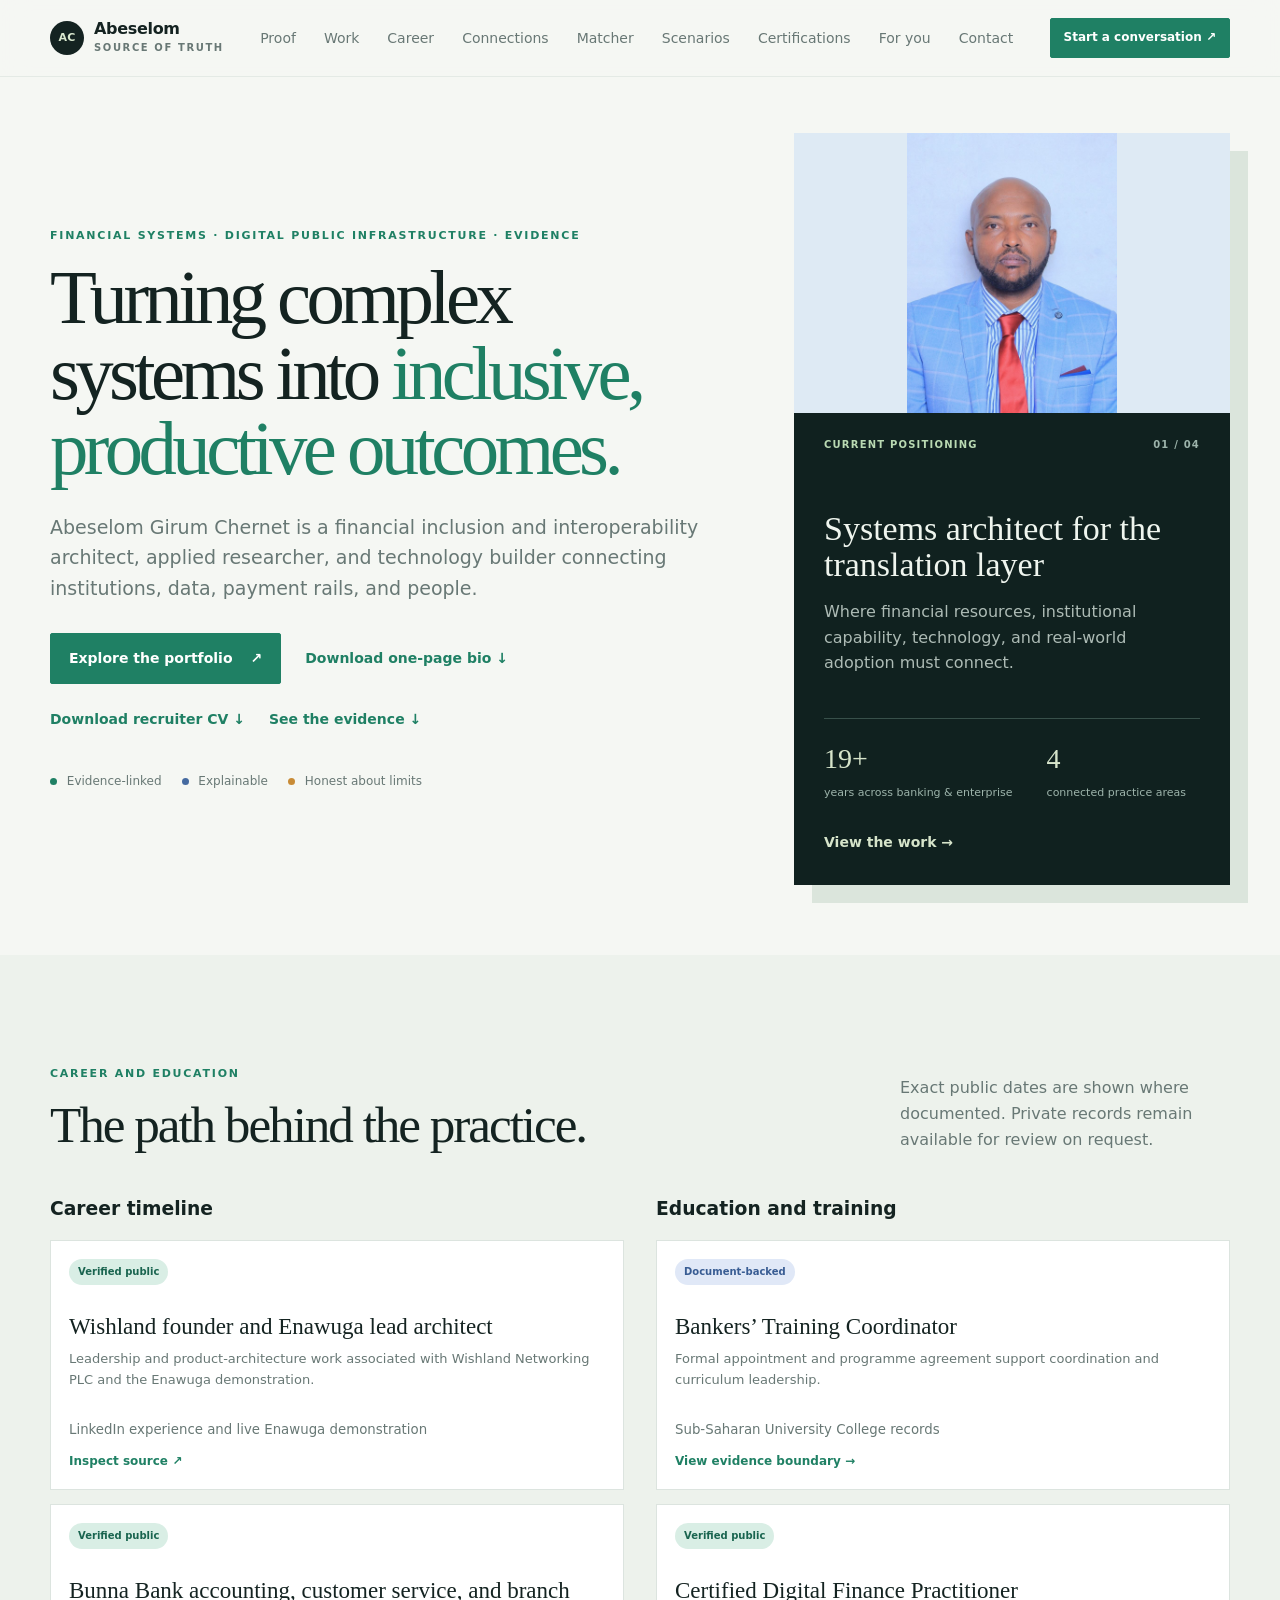
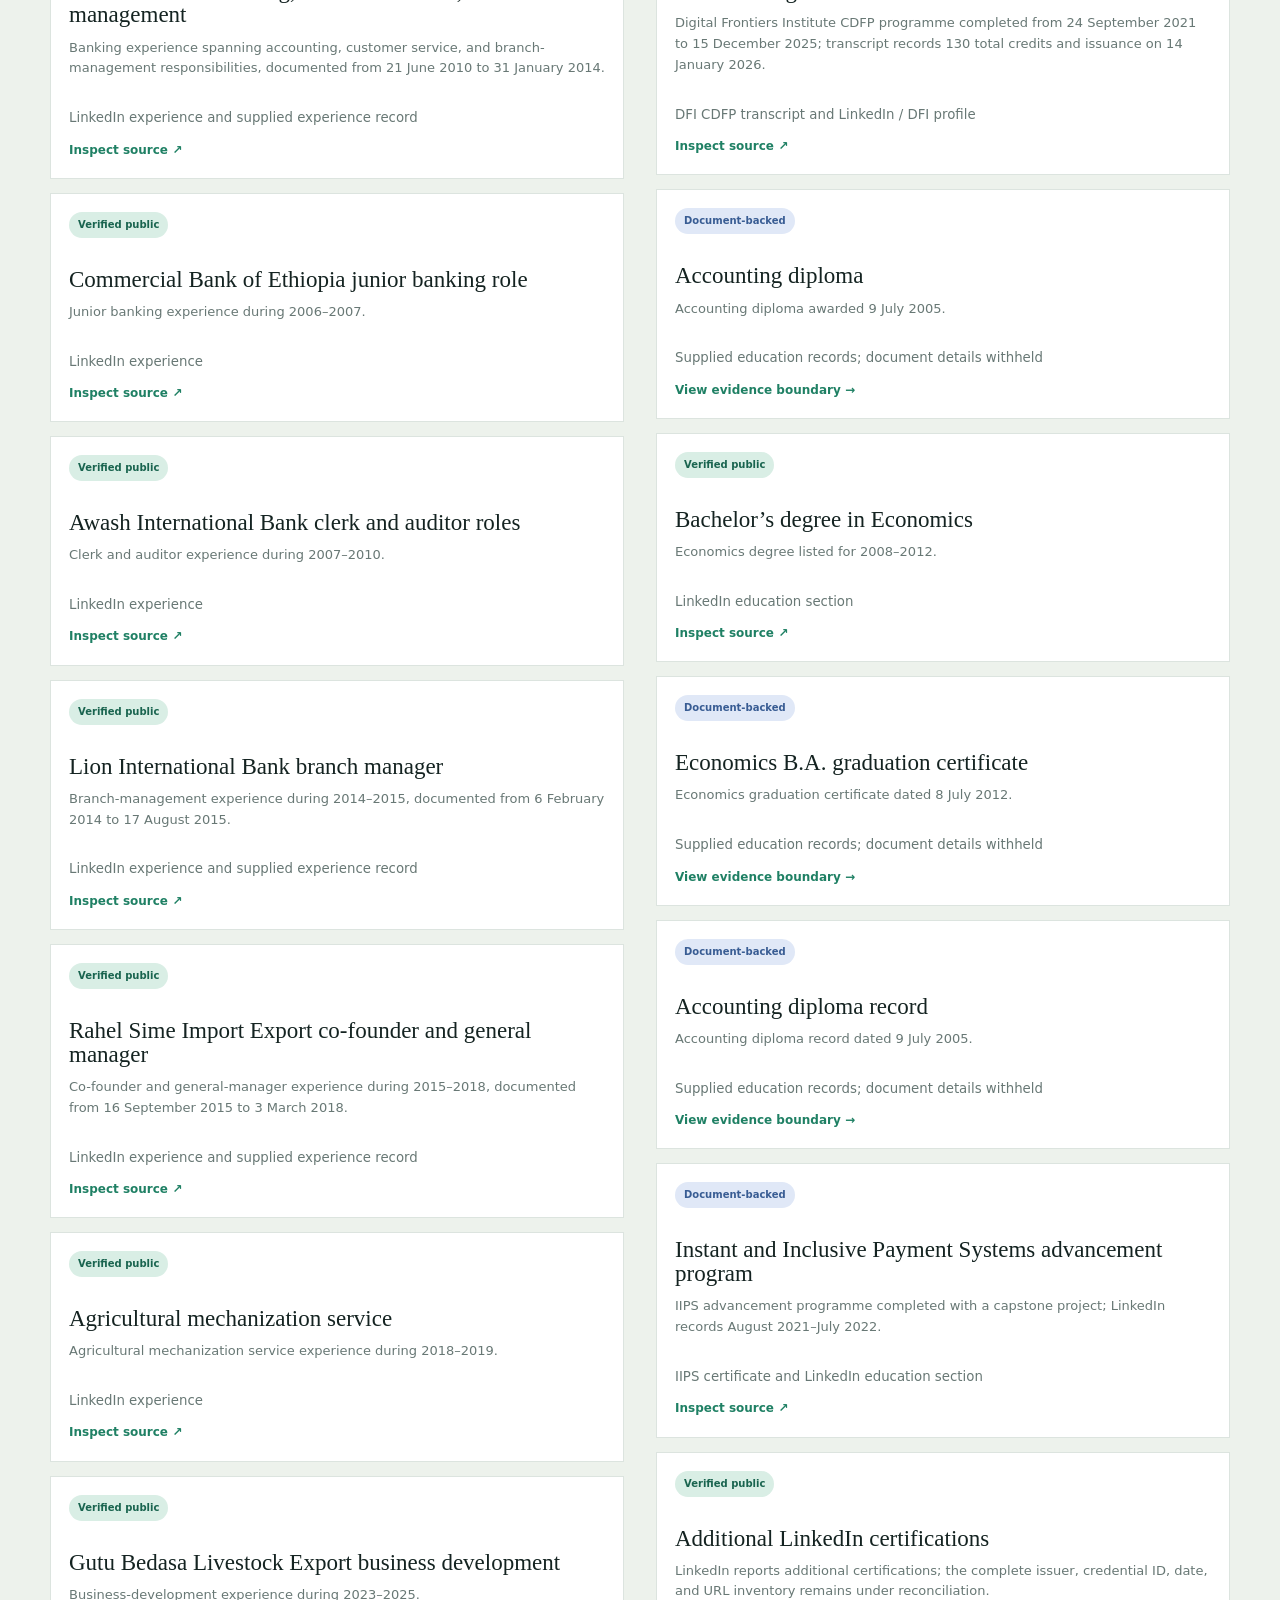
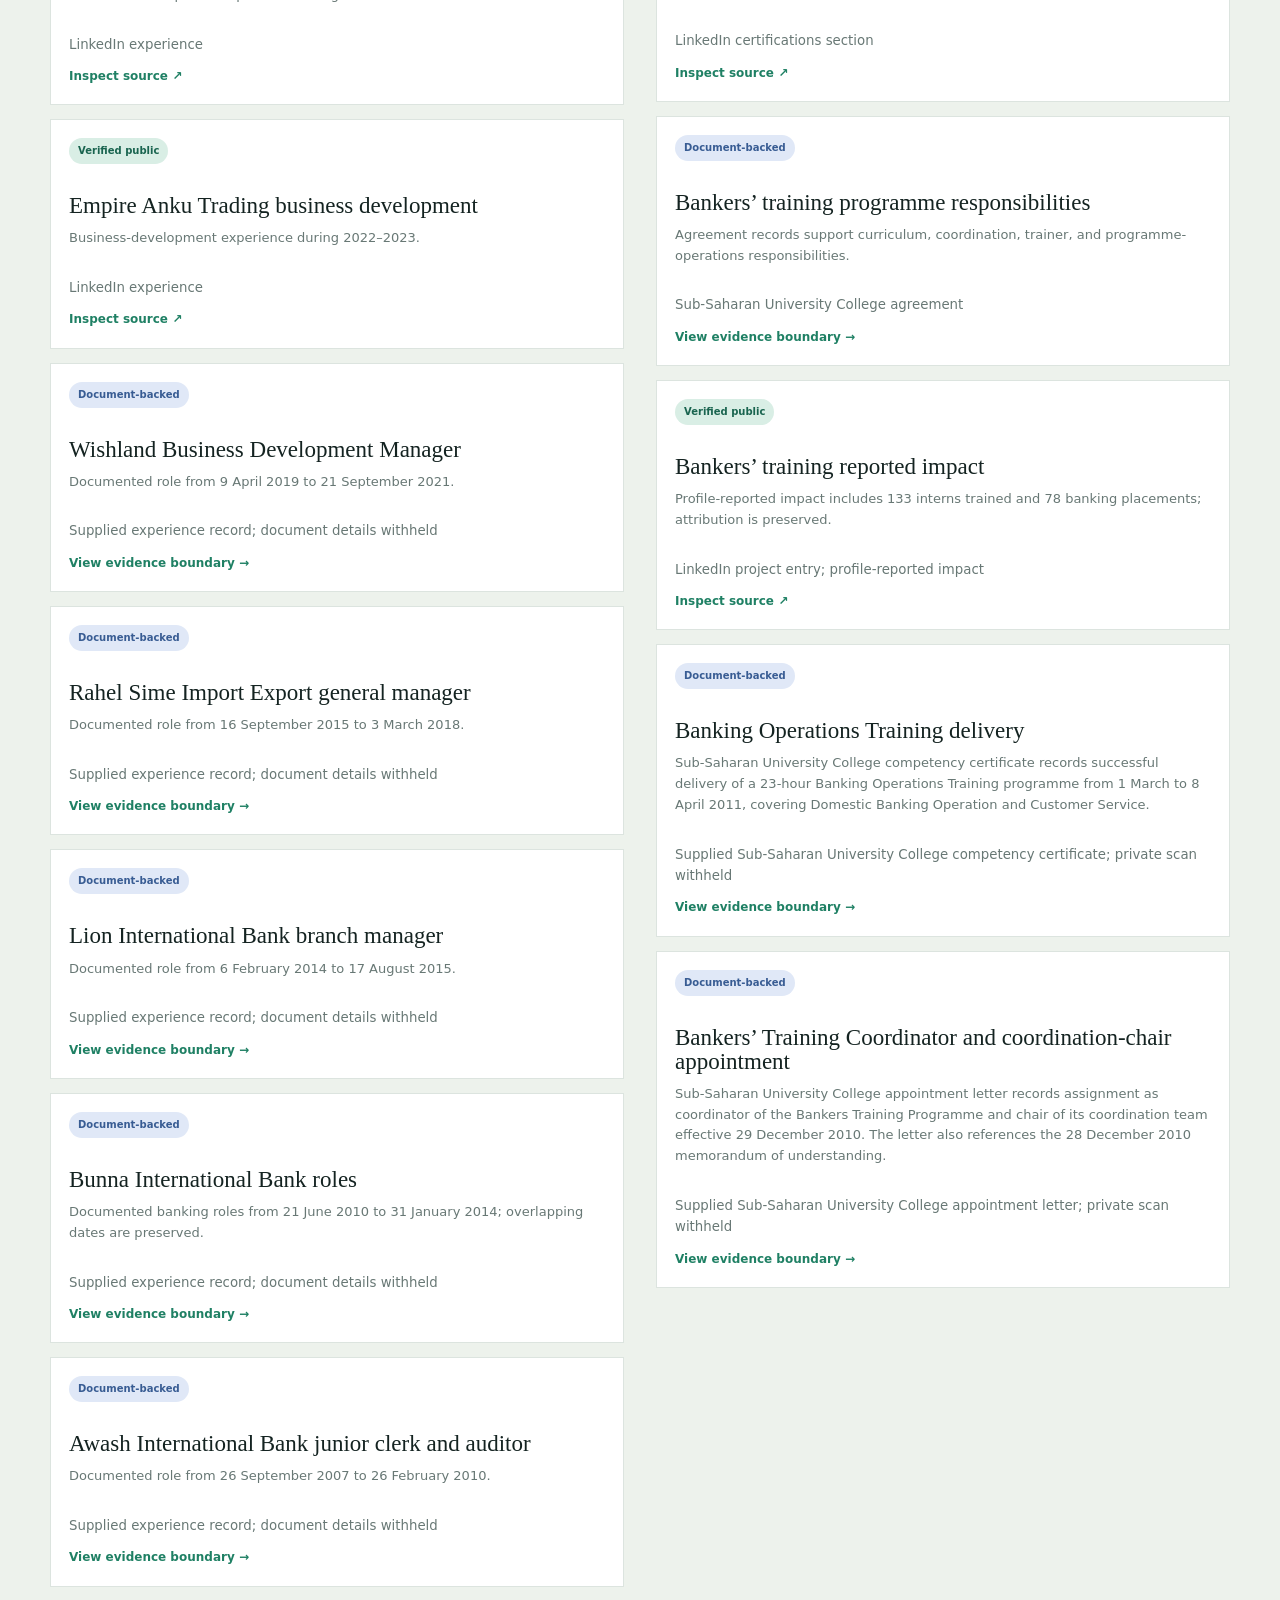
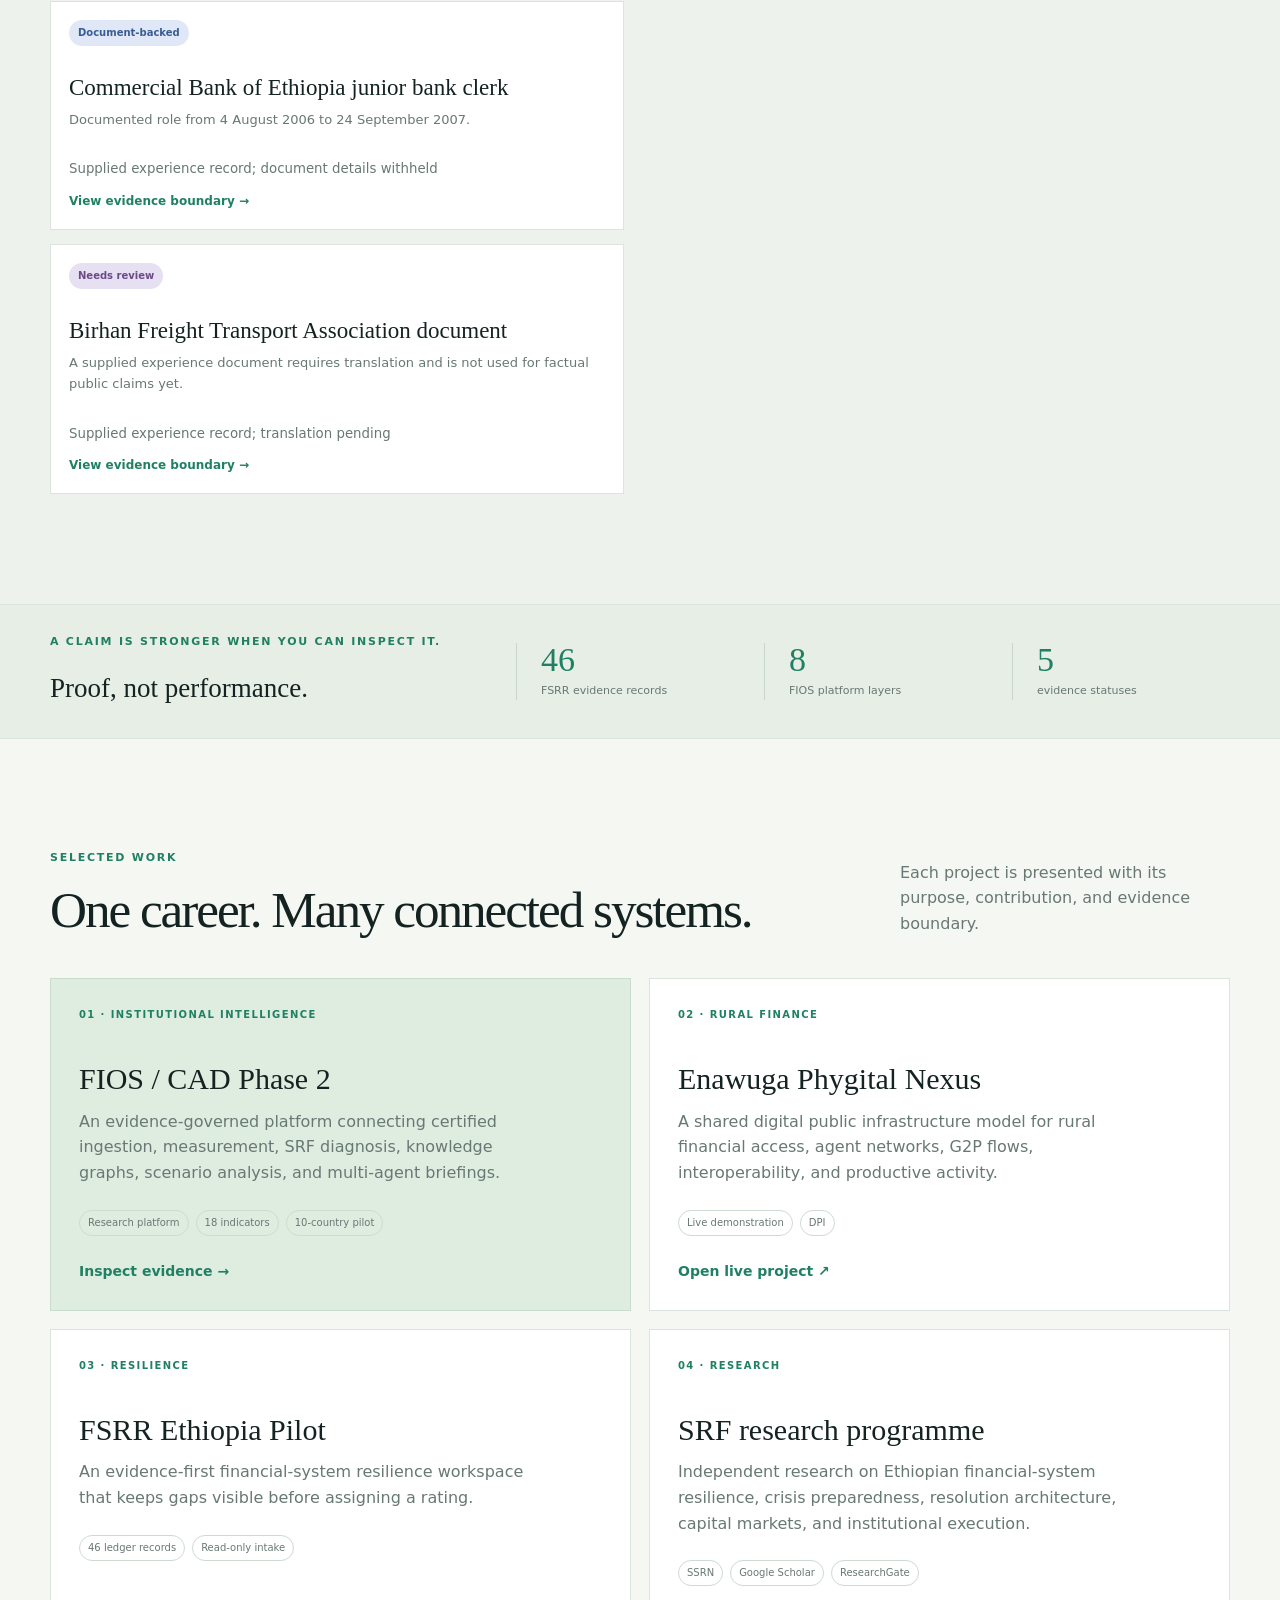
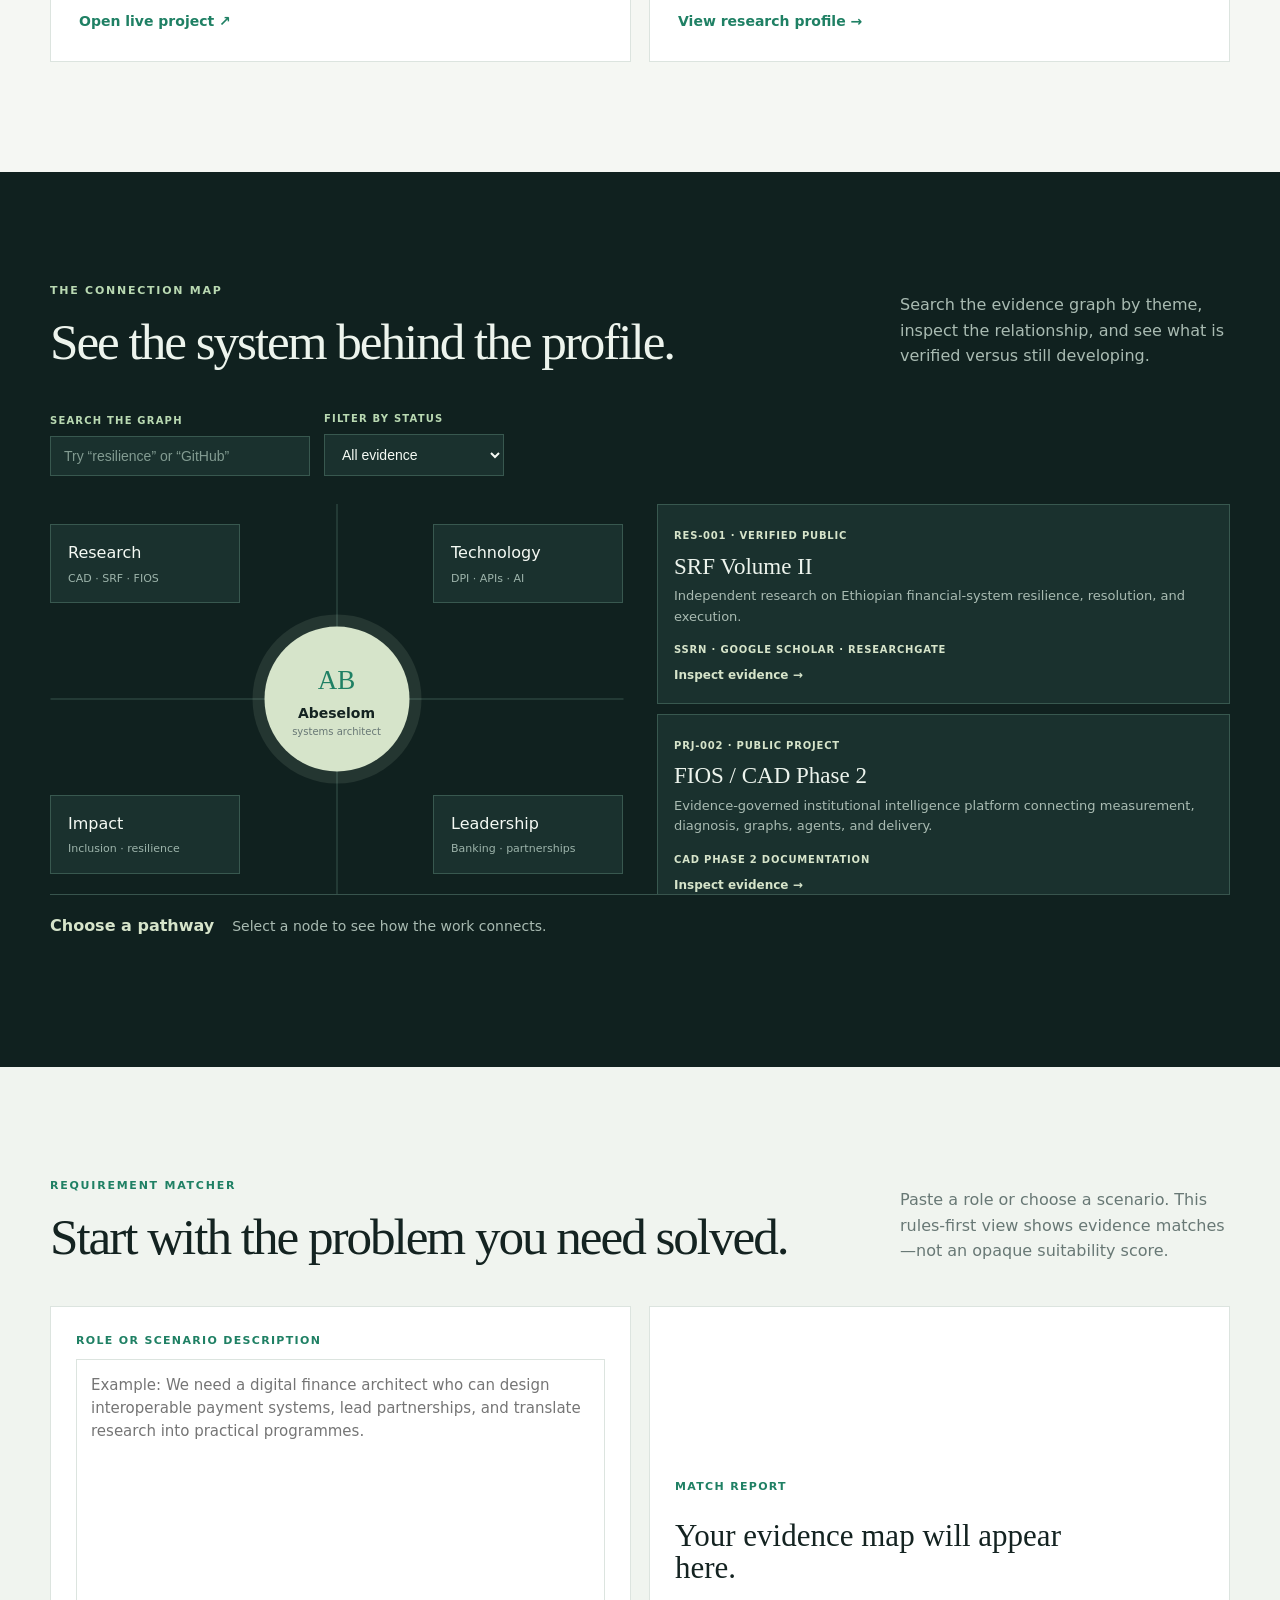
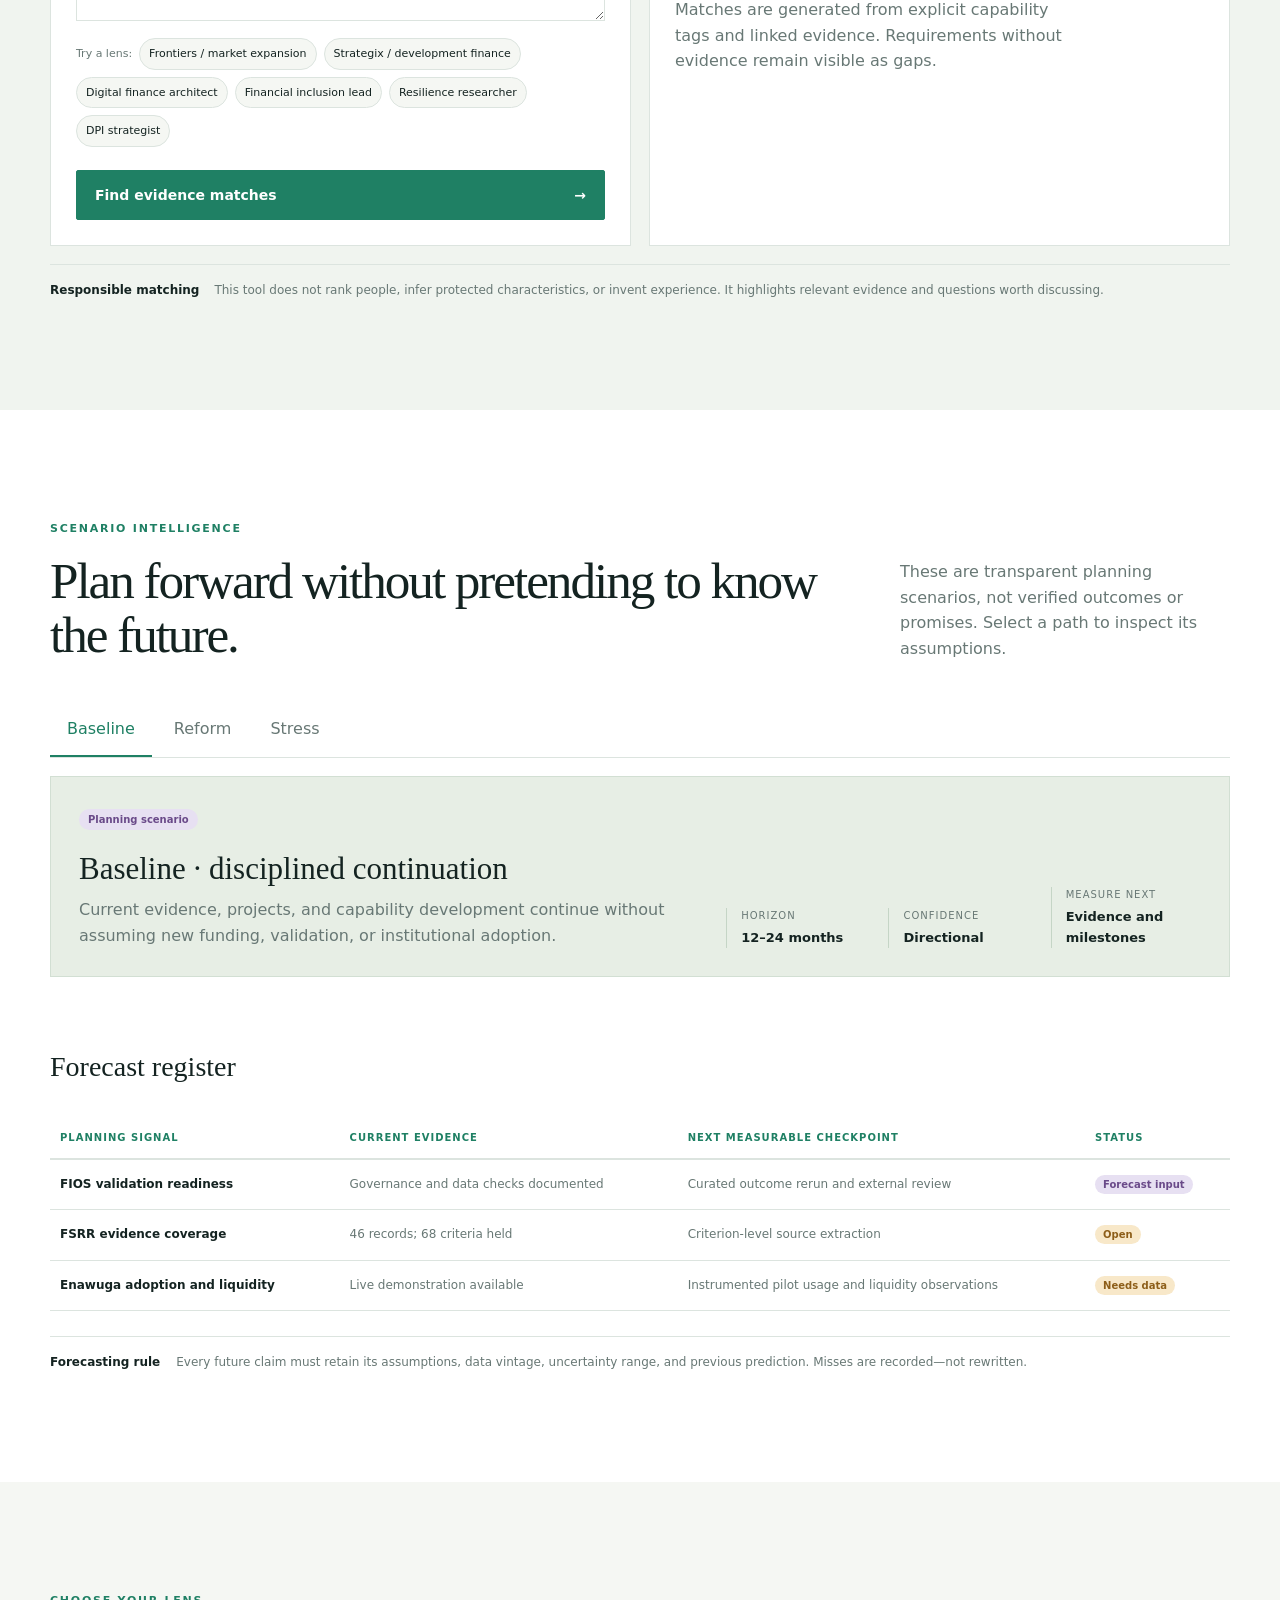
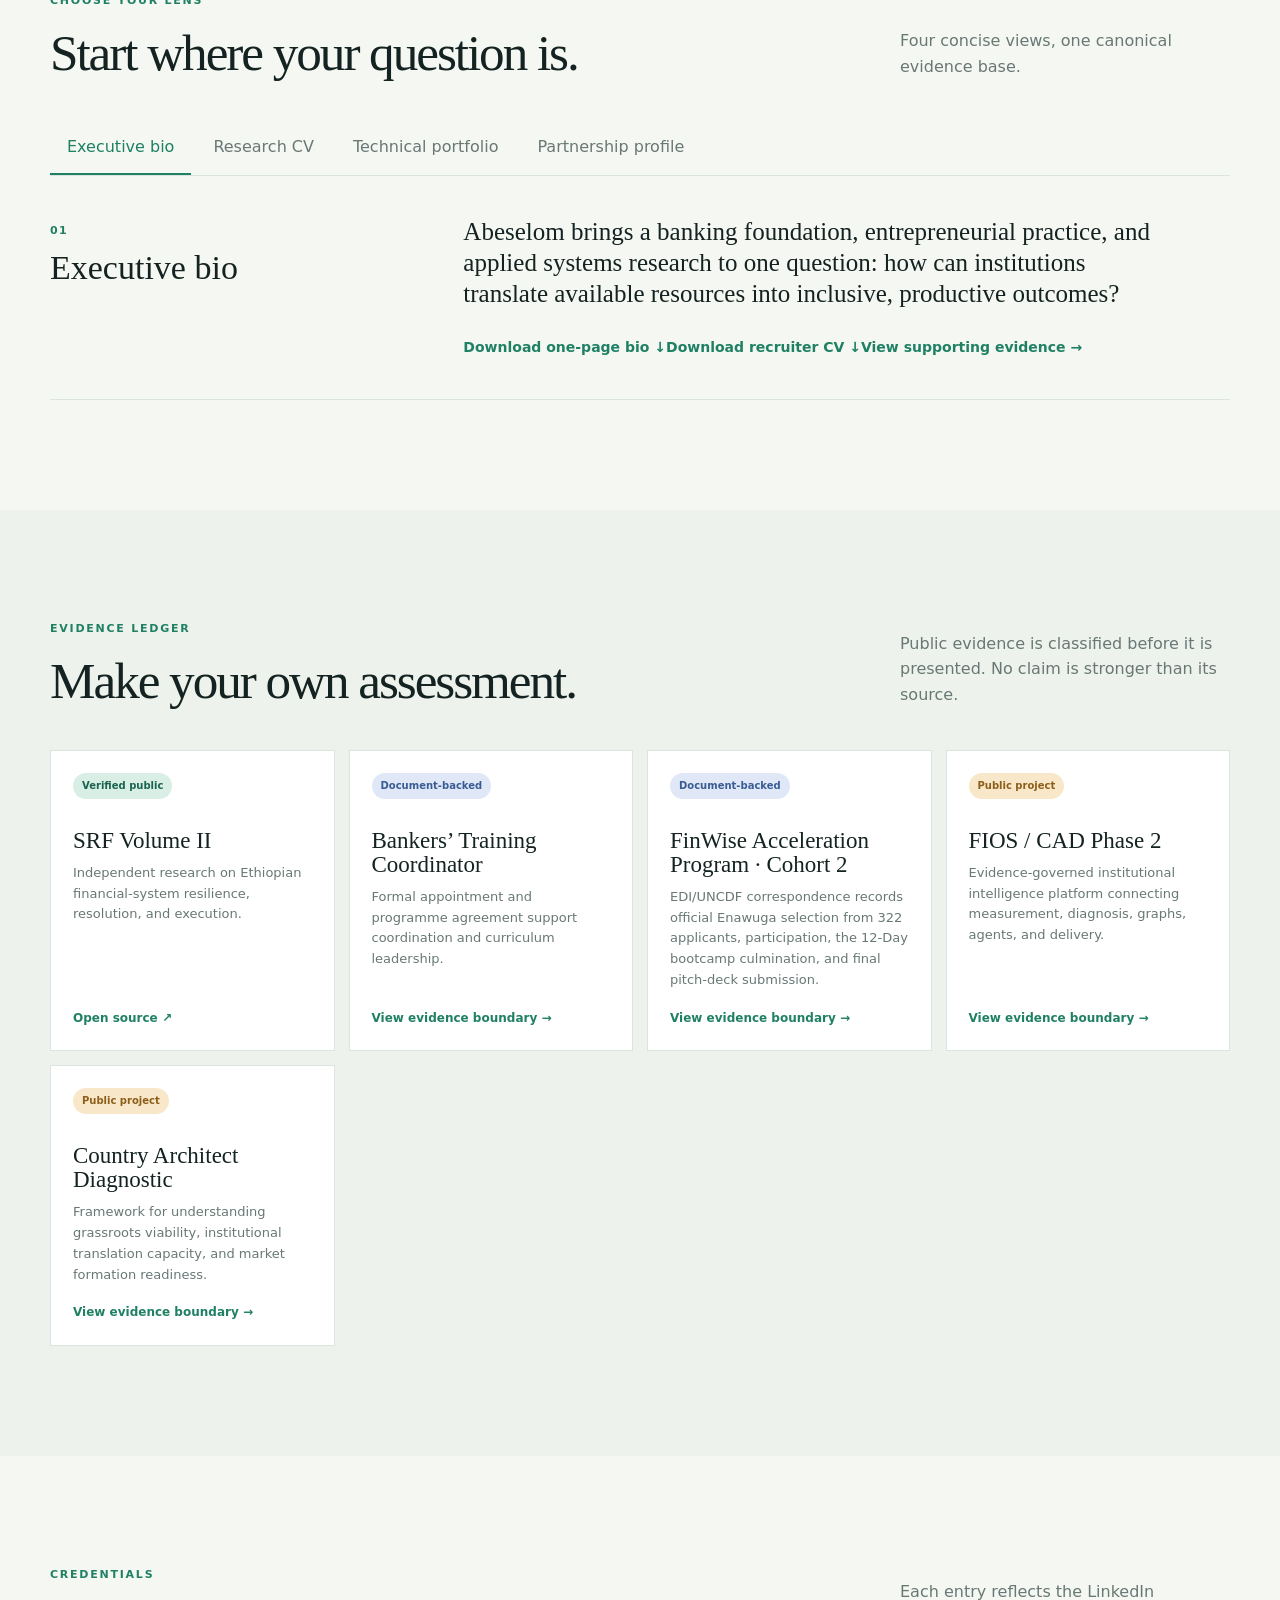
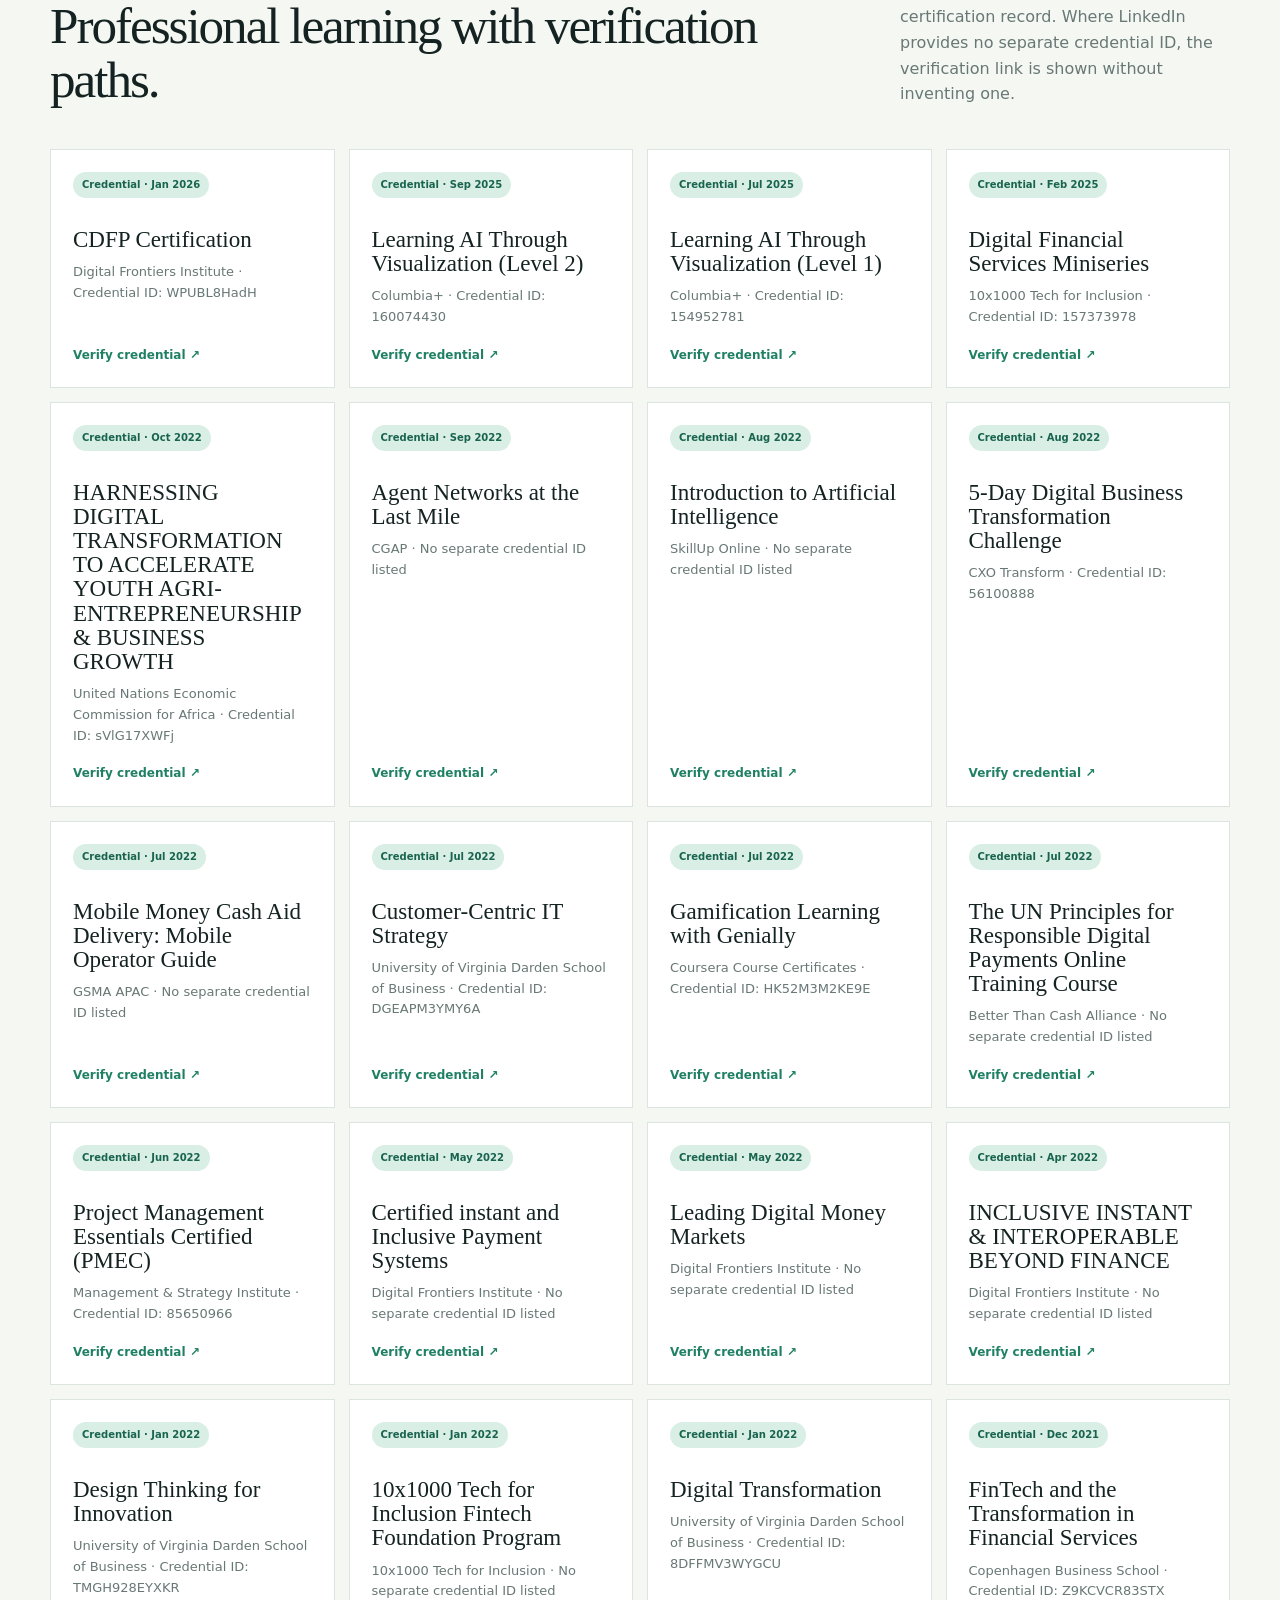
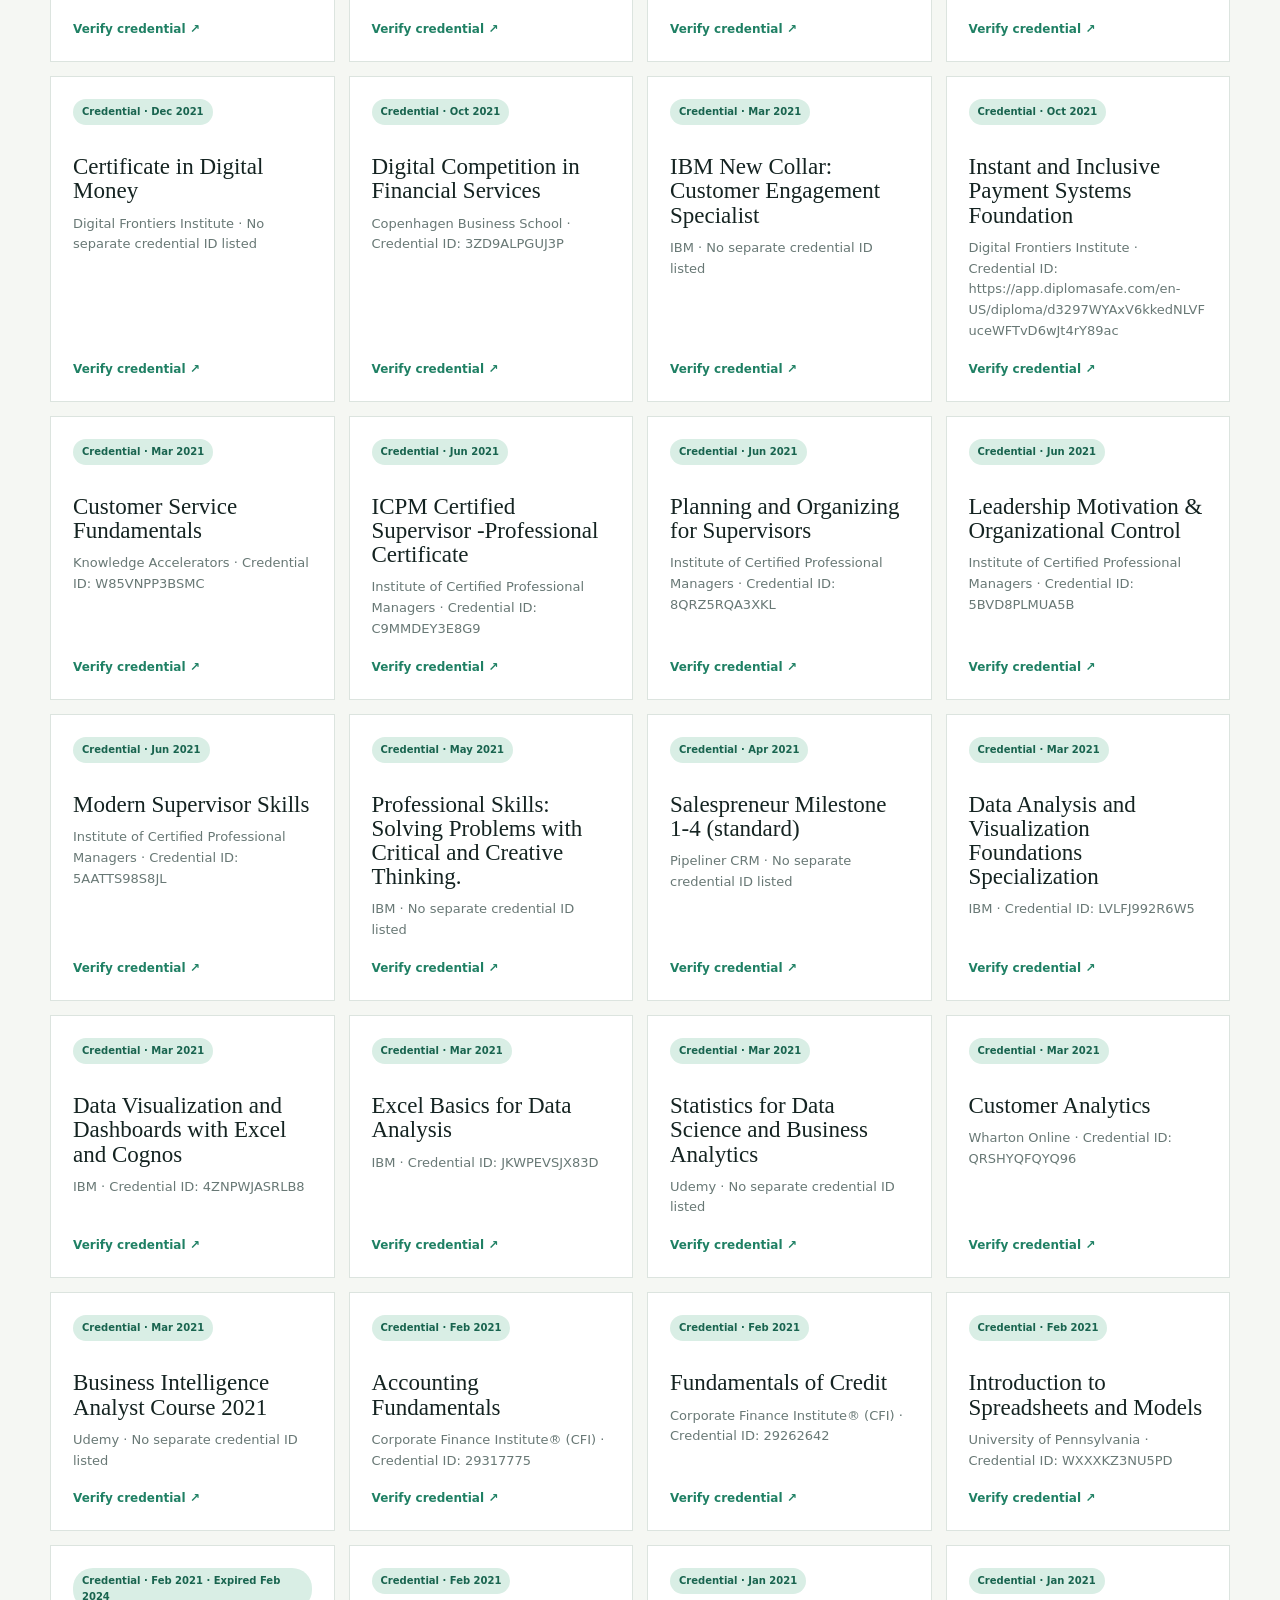
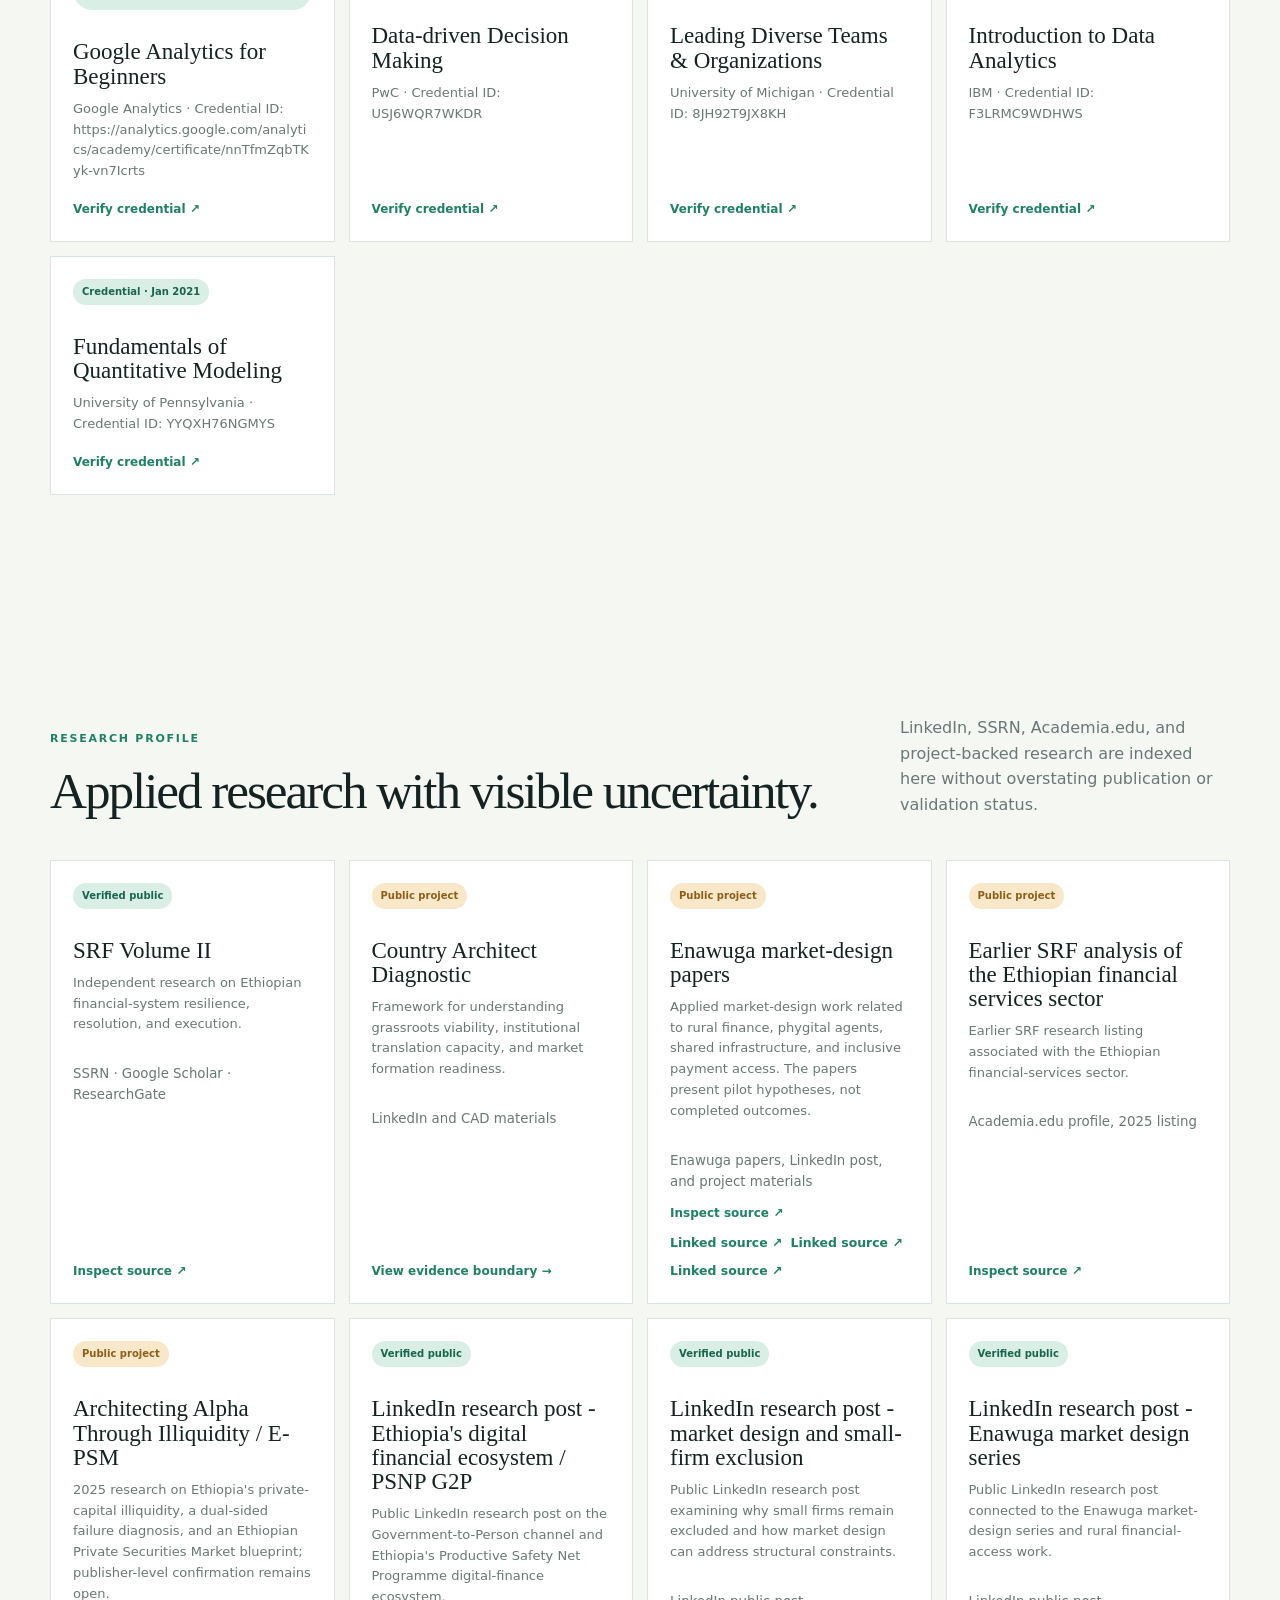
==== index.html @ 6b87a033 "Publish recruiter bio and CV downloads" ====
<!doctype html>
<html lang="en">
<head>
  <meta charset="utf-8">
  <meta name="viewport" content="width=device-width, initial-scale=1">
  <meta name="description" content="Evidence-backed professional portfolio for Abeselom Girum Chernet. Financial systems, digital finance, DPI, institutional resilience, applied research, and programme leadership.">
  <meta property="og:title" content="Abeselom Girum Chernet | Evidence-backed systems architect">
  <meta property="og:description" content="A verified, explainable view of research, technology, leadership, and public-service work.">
  <meta property="og:type" content="website">
  <title>Abeselom Girum Chernet | Source of Truth</title>
  <link rel="stylesheet" href="styles.css?v=20260903">
  <style>
    .profile-portrait { width: calc(100% + 60px); height: 280px; object-fit: contain; object-position: center; background: #dbe8f3; margin: -30px -30px 24px; display: block; }
  </style>
</head>
<body>
  <a class="skip-link" href="#main">Skip to content</a>
  <header class="site-header">
    <div class="shell nav-wrap">
      <a class="brand" href="#top" aria-label="Abeselom Source of Truth home"><span class="brand-mark">AC</span><span>Abeselom<br><small>source of truth</small></span></a>
      <nav aria-label="Primary navigation">
        <a href="#proof">Proof</a>
        <a href="#work">Work</a>
        <a href="#career-education">Career</a>
        <a href="#graph">Connections</a>
        <a href="#matcher">Matcher</a>
        <a href="#forecast">Scenarios</a>
        <a href="#certifications">Certifications</a>
        <a href="#audiences">For you</a>
        <a href="#contact">Contact</a>
      </nav>
      <a class="button button-small" href="https://www.linkedin.com/in/abeselomchernet/" target="_blank" rel="noreferrer">Start a conversation ↗</a>
    </div>
  </header>

  <main id="main">
    <section class="hero shell" id="top">
      <div class="hero-copy">
        <p class="eyebrow">Financial systems · digital public infrastructure · evidence</p>
        <h1>Turning complex systems into <em>inclusive, productive outcomes.</em></h1>
        <p class="lead">Abeselom Girum Chernet is a financial inclusion and interoperability architect, applied researcher, and technology builder connecting institutions, data, payment rails, and people.</p>
        <div class="hero-actions"><a class="button" href="#audiences">Explore the portfolio <span>↗</span></a><a class="text-link" href="assets/Abeselom_Girum_Chernet_One_Page_Bio.pdf" download>Download one-page bio ↓</a><a class="text-link" href="assets/Abeselom_Girum_Chernet_Recruiter_CV.pdf" download>Download recruiter CV ↓</a><a class="text-link" href="#proof">See the evidence ↓</a></div>
        <div class="trust-row"><span><b class="dot dot-green"></b> Evidence-linked</span><span><b class="dot dot-blue"></b> Explainable</span><span><b class="dot dot-amber"></b> Honest about limits</span></div>
      </div>
      <aside class="hero-card"><img class="profile-portrait" src="assets/profile-portrait.jpg" alt="Professional portrait of Abeselom Girum Chernet">
        <div class="card-top"><span class="status-pill">CURRENT POSITIONING</span><span>01 / 04</span></div>
        <h2>Systems architect for the translation layer</h2>
        <p>Where financial resources, institutional capability, technology, and real-world adoption must connect.</p>
        <div class="mini-metrics"><div><strong>19+</strong><span>years across banking & enterprise</span></div><div><strong>4</strong><span>connected practice areas</span></div></div>
        <a class="card-link" href="#work">View the work <span>→</span></a>
      </aside>
    </section>

    <section class="section alt-bg" id="career-education"><div class="shell"><div class="section-heading"><div><p class="eyebrow">Career and education</p><h2>The path behind the practice.</h2></div><p>Exact public dates are shown where documented. Private records remain available for review on request.</p></div><div class="timeline-grid"><div><h3>Career timeline</h3><div class="evidence-grid compact-grid" id="career-list"></div></div><div><h3>Education and training</h3><div class="evidence-grid compact-grid" id="education-list"></div></div></div></div></section>

    <section class="proof-strip" id="proof"><div class="shell proof-grid"><div><p class="eyebrow">A claim is stronger when you can inspect it.</p><h2>Proof, not performance.</h2></div><div class="proof-stat"><strong>46</strong><span>FSRR evidence records</span></div><div class="proof-stat"><strong>8</strong><span>FIOS platform layers</span></div><div class="proof-stat"><strong>5</strong><span>evidence statuses</span></div></div></section>

    <section class="section shell" id="work"><div class="section-heading"><div><p class="eyebrow">Selected work</p><h2>One career. Many connected systems.</h2></div><p>Each project is presented with its purpose, contribution, and evidence boundary.</p></div>
      <div class="work-grid">
        <article class="work-card featured"><div class="work-label">01 · Institutional intelligence</div><h3>FIOS / CAD Phase 2</h3><p>An evidence-governed platform connecting certified ingestion, measurement, SRF diagnosis, knowledge graphs, scenario analysis, and multi-agent briefings.</p><div class="tag-row"><span>Research platform</span><span>18 indicators</span><span>10-country pilot</span></div><a href="#evidence" class="card-link">Inspect evidence <span>→</span></a></article>
        <article class="work-card"><div class="work-label">02 · Rural finance</div><h3>Enawuga Phygital Nexus</h3><p>A shared digital public infrastructure model for rural financial access, agent networks, G2P flows, interoperability, and productive activity.</p><div class="tag-row"><span>Live demonstration</span><span>DPI</span></div><a href="https://phygital-rural-agent-hub.vercel.app/" target="_blank" rel="noreferrer" class="card-link">Open live project <span>↗</span></a></article>
        <article class="work-card"><div class="work-label">03 · Resilience</div><h3>FSRR Ethiopia Pilot</h3><p>An evidence-first financial-system resilience workspace that keeps gaps visible before assigning a rating.</p><div class="tag-row"><span>46 ledger records</span><span>Read-only intake</span></div><a href="https://glum-surprised-charactercode--berhaneunity.replit.app/" target="_blank" rel="noreferrer" class="card-link">Open live project <span>↗</span></a></article>
        <article class="work-card"><div class="work-label">04 · Research</div><h3>SRF research programme</h3><p>Independent research on Ethiopian financial-system resilience, crisis preparedness, resolution architecture, capital markets, and institutional execution.</p><div class="tag-row"><span>SSRN</span><span>Google Scholar</span><span>ResearchGate</span></div><a href="#research" class="card-link">View research profile <span>→</span></a></article>
      </div>
    </section>

    <section class="section section-dark" id="graph"><div class="shell"><div class="section-heading"><div><p class="eyebrow">The connection map</p><h2>See the system behind the profile.</h2></div><p>Search the evidence graph by theme, inspect the relationship, and see what is verified versus still developing.</p></div>
      <div class="graph-tools"><label class="search-label" for="graph-search">Search the graph<input id="graph-search" type="search" placeholder="Try “resilience” or “GitHub”"></label><label class="filter-label" for="graph-filter">Filter by status<select id="graph-filter"><option value="all">All evidence</option><option value="verified">Verified public</option><option value="document">Document-backed</option><option value="project">Public project</option><option value="synthesis">Interpretation</option><option value="proposed">Proposed</option><option value="review">Needs review</option></select></label></div>
      <div class="graph-layout"><div class="connection-map" id="connection-map" aria-label="Interactive connections among Abeselom's practice areas">
        <div class="map-center"><span>AB</span><strong>Abeselom</strong><small>systems architect</small></div>
        <button class="map-node node-one" data-path="research">Research<span>CAD · SRF · FIOS</span></button>
        <button class="map-node node-two" data-path="technology">Technology<span>DPI · APIs · AI</span></button>
        <button class="map-node node-three" data-path="impact">Impact<span>Inclusion · resilience</span></button>
        <button class="map-node node-four" data-path="leadership">Leadership<span>Banking · partnerships</span></button>
      </div><div class="graph-results" id="graph-results" aria-live="polite"></div></div>
      <div class="path-detail" id="path-detail" aria-live="polite"><strong>Choose a pathway</strong><span>Select a node to see how the work connects.</span></div>
    </div></section>

    <section class="section matcher-section" id="matcher"><div class="shell"><div class="section-heading"><div><p class="eyebrow">Requirement matcher</p><h2>Start with the problem you need solved.</h2></div><p>Paste a role or choose a scenario. This rules-first view shows evidence matches—not an opaque suitability score.</p></div>
      <div class="matcher-grid"><div class="matcher-input"><label for="role-input">Role or scenario description<textarea id="role-input" rows="10" placeholder="Example: We need a digital finance architect who can design interoperable payment systems, lead partnerships, and translate research into practical programmes."></textarea></label><div class="role-presets" aria-label="Role templates"><span>Try a lens:</span><button type="button" class="preset" data-role="Frontiers International Consulting market expansion and economic development partnership project implementation">Frontiers / market expansion</button><button type="button" class="preset" data-role="Strategix Capital development finance blended finance capital raising transaction advisory African financial inclusion partnership">Strategix / development finance</button><button type="button" class="preset" data-role="digital finance architect">Digital finance architect</button><button type="button" class="preset" data-role="financial inclusion programme lead">Financial inclusion lead</button><button type="button" class="preset" data-role="institutional resilience researcher">Resilience researcher</button><button type="button" class="preset" data-role="DPI interoperability strategist">DPI strategist</button></div><button class="button match-button" type="button" id="match-button">Find evidence matches <span>→</span></button></div><div class="matcher-output" id="matcher-output" aria-live="polite"><div class="matcher-empty"><span class="panel-number">MATCH REPORT</span><h3>Your evidence map will appear here.</h3><p>Matches are generated from explicit capability tags and linked evidence. Requirements without evidence remain visible as gaps.</p></div></div></div>
      <div class="matcher-note"><strong>Responsible matching</strong><span>This tool does not rank people, infer protected characteristics, or invent experience. It highlights relevant evidence and questions worth discussing.</span></div>
    </div></section>

    <section class="section forecast-section" id="forecast"><div class="shell"><div class="section-heading"><div><p class="eyebrow">Scenario intelligence</p><h2>Plan forward without pretending to know the future.</h2></div><p>These are transparent planning scenarios, not verified outcomes or promises. Select a path to inspect its assumptions.</p></div>
      <div class="scenario-tabs" role="tablist" aria-label="Forecast scenarios"><button class="scenario-tab is-active" role="tab" aria-selected="true" aria-controls="scenario-panel" data-scenario="baseline">Baseline</button><button class="scenario-tab" role="tab" aria-selected="false" aria-controls="scenario-panel" data-scenario="reform">Reform</button><button class="scenario-tab" role="tab" aria-selected="false" aria-controls="scenario-panel" data-scenario="stress">Stress</button></div>
      <div class="scenario-panel" id="scenario-panel" role="tabpanel" aria-live="polite"><div><span class="evidence-badge badge-synthesis">Planning scenario</span><h3>Baseline · disciplined continuation</h3><p>Current evidence, projects, and capability development continue without assuming new funding, validation, or institutional adoption.</p></div><div class="scenario-facts"><div><small>Horizon</small><strong>12–24 months</strong></div><div><small>Confidence</small><strong>Directional</strong></div><div><small>Measure next</small><strong>Evidence and milestones</strong></div></div></div>
      <div class="forecast-table-wrap"><h3>Forecast register</h3><table class="forecast-table"><thead><tr><th>Planning signal</th><th>Current evidence</th><th>Next measurable checkpoint</th><th>Status</th></tr></thead><tbody id="forecast-rows"></tbody></table></div>
      <div class="forecast-rule"><strong>Forecasting rule</strong><span>Every future claim must retain its assumptions, data vintage, uncertainty range, and previous prediction. Misses are recorded—not rewritten.</span></div>
    </div></section>

    <section class="section shell" id="audiences"><div class="section-heading"><div><p class="eyebrow">Choose your lens</p><h2>Start where your question is.</h2></div><p>Four concise views, one canonical evidence base.</p></div>
      <div class="audience-tabs" role="tablist" aria-label="Portfolio views"><button class="tab is-active" role="tab" aria-selected="true" aria-controls="view-executive" data-view="executive">Executive bio</button><button class="tab" role="tab" aria-selected="false" aria-controls="view-research" data-view="research">Research CV</button><button class="tab" role="tab" aria-selected="false" aria-controls="view-technical" data-view="technical">Technical portfolio</button><button class="tab" role="tab" aria-selected="false" aria-controls="view-partnership" data-view="partnership">Partnership profile</button></div>
      <div class="audience-panel" id="view-executive" role="tabpanel"><div><span class="panel-number">01</span><h3>Executive bio</h3></div><div><p>Abeselom brings a banking foundation, entrepreneurial practice, and applied systems research to one question: how can institutions translate available resources into inclusive, productive outcomes?</p><a class="text-link" href="assets/Abeselom_Girum_Chernet_One_Page_Bio.pdf" download>Download one-page bio ↓</a><a class="text-link" href="assets/Abeselom_Girum_Chernet_Recruiter_CV.pdf" download>Download recruiter CV ↓</a><a class="text-link" href="#evidence">View supporting evidence →</a></div></div>
      <div class="audience-panel is-hidden" id="view-research" role="tabpanel" hidden><div><span class="panel-number">02</span><h3>Research CV</h3></div><div><p>Research spans Ethiopian financial-system resilience, institutional translation capacity, private-securities-market liquidity, rural finance, and evidence-governed policy intelligence.</p><a class="text-link" href="#research">View publications and methods →</a></div></div>
      <div class="audience-panel is-hidden" id="view-technical" role="tabpanel" hidden><div><span class="panel-number">03</span><h3>Technical portfolio</h3></div><div><p>Technical work connects offline-first rural systems, interoperable payment rails, knowledge graphs, multi-agent architectures, APIs, and evidence-led decision support.</p><a class="text-link" href="https://github.com/abeselomchernet/" target="_blank" rel="noreferrer">Open GitHub portfolio ↗</a></div></div>
      <div class="audience-panel is-hidden" id="view-partnership" role="tabpanel" hidden><div><span class="panel-number">04</span><h3>Partnership profile</h3></div><div><p>Best suited to collaborations involving financial inclusion, DPI and interoperability, institutional resilience, applied research, programme design, and responsible technology adoption.</p><a class="text-link" href="https://www.linkedin.com/in/abeselomchernet/" target="_blank" rel="noreferrer">Start a conversation ↗</a></div></div>
    </section>

    <section class="section alt-bg" id="evidence"><div class="shell"><div class="section-heading"><div><p class="eyebrow">Evidence ledger</p><h2>Make your own assessment.</h2></div><p>Public evidence is classified before it is presented. No claim is stronger than its source.</p></div>
      <div class="evidence-grid" id="featured-evidence"></div>
    </div></section>

    <section class="section shell" id="certifications"><div class="section-heading"><div><p class="eyebrow">Credentials</p><h2>Professional learning with verification paths.</h2></div><p>Each entry reflects the LinkedIn certification record. Where LinkedIn provides no separate credential ID, the verification link is shown without inventing one.</p></div><div class="evidence-grid" id="certification-list"></div></section>

    <section class="section shell" id="research"><div class="section-heading"><div><p class="eyebrow">Research profile</p><h2>Applied research with visible uncertainty.</h2></div><p>LinkedIn, SSRN, Academia.edu, and project-backed research are indexed here without overstating publication or validation status.</p></div><div class="evidence-grid" id="research-list"></div><div class="quote-card"><span class="quote-mark">“</span><blockquote>Reasoning must not override measurement; incorrect predictions should be logged, not smoothed away.</blockquote><p>Method principle · CAD / SRF / FIOS programme</p></div></section>

    <section class="section alt-bg" id="limitations"><div class="shell two-col"><div><p class="eyebrow">Responsible by design</p><h2>What is clear—and what is still open.</h2></div><div class="limits"><div><span class="status-dot green"></span><p><strong>Clear</strong><br>Public projects, research records, career history, and document-backed training evidence.</p></div><div><span class="status-dot amber"></span><p><strong>Developing</strong><br>Scientific validation, full certification inventory, and independent authorship verification for some projects.</p></div><div><span class="status-dot blue"></span><p><strong>Future</strong><br>Explainable requirement matching, scenario forecasting, and the full interactive graph.</p></div></div></div></section>

    <section class="section contact-section" id="contact"><div class="shell contact-grid"><div><p class="eyebrow">Direct contact</p><h2>Let’s work on the translation layer.</h2><p>For recruiting, research, partnership, or programme conversations, use the channel that works best.</p></div><div class="contact-list"><a href="mailto:abeselom.chernet@humanitysteam.org">abeselom.chernet@humanitysteam.org</a><a href="mailto:abeselomgirum@gmail.com">abeselomgirum@gmail.com</a><a href="mailto:berhaneunity@gmail.com">berhaneunity@gmail.com</a><a href="tel:+251952522852">Mobile: +251 952 522 852</a><a href="https://wa.me/251952522852" target="_blank" rel="noreferrer">WhatsApp: +251 952 522 852 ↗</a><a href="https://www.linkedin.com/in/abeselomchernet/" target="_blank" rel="noreferrer">LinkedIn ↗</a></div></div></section>

    <section class="cta shell" id="training"><div><p class="eyebrow">A useful first conversation</p><h2>Bring a difficult system problem.</h2><p>Let’s make the evidence, constraints, and next move visible.</p></div><a class="button" href="#contact">Connect with Abeselom <span>→</span></a></section>
  </main>
  <footer class="site-footer"><div class="shell footer-wrap"><span>© 2026 Abeselom Girum Chernet</span><span>Evidence-backed · explainable · responsible</span><div><a href="https://www.linkedin.com/in/abeselomchernet/" target="_blank" rel="noreferrer">LinkedIn ↗</a><a href="https://github.com/abeselomchernet/" target="_blank" rel="noreferrer">GitHub ↗</a></div></div></footer>
  <script src="app.js?v=20260903-education"></script>
</body>
</html>
---- styles.css ----
:root{--ink:#142321;--muted:#687875;--paper:#f5f7f3;--white:#fff;--line:#dce4df;--green:#1f8064;--blue:#456aa0;--amber:#c88b36;--dark:#10211f;--dark-soft:#1a312e;--max:1180px;--serif:Georgia,'Times New Roman',serif;--sans:Inter,ui-sans-serif,system-ui,-apple-system,BlinkMacSystemFont,'Segoe UI',sans-serif}*{box-sizing:border-box}html{scroll-behavior:smooth}body{margin:0;background:var(--paper);color:var(--ink);font-family:var(--sans);line-height:1.6}a{color:inherit;text-decoration:none}button{font:inherit;color:inherit}.shell{width:min(calc(100% - 48px),var(--max));margin:0 auto}.skip-link{position:absolute;left:-10000px;top:8px;background:var(--ink);color:#fff;padding:8px 12px;z-index:10}.skip-link:focus{left:8px}.site-header{position:sticky;top:0;z-index:5;background:rgba(245,247,243,.9);backdrop-filter:blur(14px);border-bottom:1px solid rgba(220,228,223,.7)}.nav-wrap{height:76px;display:flex;align-items:center;justify-content:space-between;gap:24px}.brand{display:flex;align-items:center;gap:10px;font-weight:800;line-height:1.05;letter-spacing:-.02em}.brand small{font-size:10px;text-transform:uppercase;letter-spacing:.16em;color:var(--muted);font-weight:600}.brand-mark{display:grid;place-items:center;width:34px;height:34px;border-radius:50%;background:var(--ink);color:#d9e8ce;font-size:11px;letter-spacing:.02em}.site-header nav{display:flex;gap:28px;color:var(--muted);font-size:14px}.site-header nav a:hover,.text-link:hover,.card-link:hover{color:var(--green)}.button{display:inline-flex;align-items:center;gap:18px;background:var(--green);color:#fff;border:1px solid var(--green);border-radius:2px;padding:13px 18px;font-weight:700;font-size:14px;transition:.2s}.button:hover{background:#17664f;transform:translateY(-1px)}.button-small{padding:9px 13px;font-size:12px;gap:5px}.hero{min-height:660px;display:grid;grid-template-columns:1.2fr .8fr;align-items:center;gap:90px;padding-top:56px;padding-bottom:70px}.eyebrow{color:var(--green);font-size:11px;font-weight:800;letter-spacing:.16em;text-transform:uppercase;margin:0 0 16px}.hero h1{font-family:var(--serif);font-size:clamp(46px,6vw,84px);line-height:.98;letter-spacing:-.06em;font-weight:400;margin:0 0 26px;max-width:760px}.hero h1 em{color:var(--green);font-style:normal}.lead{font-size:19px;color:var(--muted);max-width:650px;margin:0 0 30px}.hero-actions{display:flex;align-items:center;gap:24px}.text-link,.card-link{font-size:14px;font-weight:750;color:var(--green)}.trust-row{display:flex;gap:20px;flex-wrap:wrap;color:var(--muted);font-size:12px;margin-top:42px}.dot{display:inline-block;width:7px;height:7px;border-radius:50%;margin-right:6px}.dot-green{background:var(--green)}.dot-blue{background:var(--blue)}.dot-amber{background:var(--amber)}.hero-card{background:var(--dark);color:#eff5ee;padding:30px;min-height:300px;box-shadow:18px 18px 0 #dbe5dc}.card-top{display:flex;justify-content:space-between;color:#9db4ab;font-size:10px;letter-spacing:.12em;font-weight:800}.status-pill{color:#b9d9b2}.hero-card h2{font-family:var(--serif);font-size:34px;line-height:1.06;font-weight:400;margin:58px 0 16px}.hero-card p{color:#adbbb5;margin:0}.mini-metrics{display:flex;gap:34px;margin:42px 0 28px;padding-top:18px;border-top:1px solid #38504a}.mini-metrics div{display:grid;gap:2px}.mini-metrics strong{font-family:var(--serif);font-size:28px;color:#d6e4ca;font-weight:400}.mini-metrics span{font-size:11px;color:#9db4ab}.hero-card .card-link{color:#d6e4ca}.proof-strip{background:#e7eee5;border-top:1px solid var(--line);border-bottom:1px solid var(--line)}.proof-grid{display:grid;grid-template-columns:2fr repeat(3,1fr);align-items:center;gap:30px;padding:28px 0}.proof-grid h2{font-family:var(--serif);font-size:27px;font-weight:400;margin:0}.proof-stat{border-left:1px solid #c8d6ca;padding-left:24px;display:grid}.proof-stat strong{font-family:var(--serif);font-weight:400;font-size:34px;line-height:1;color:var(--green)}.proof-stat span{font-size:11px;color:var(--muted);margin-top:5px}.section{padding:110px 0}.section-heading{display:flex;justify-content:space-between;align-items:end;gap:40px;margin-bottom:42px}.section-heading h2,.two-col h2{font-family:var(--serif);font-size:clamp(34px,4vw,54px);font-weight:400;line-height:1.05;letter-spacing:-.04em;margin:0}.section-heading>p{max-width:330px;color:var(--muted);margin:0}.work-grid{display:grid;grid-template-columns:repeat(2,1fr);gap:18px}.work-card{background:#fff;border:1px solid var(--line);padding:28px;min-height:280px;display:flex;flex-direction:column}.work-card.featured{background:#dfece0;border-color:#c9ddcb}.work-label{font-size:10px;color:var(--green);text-transform:uppercase;letter-spacing:.14em;font-weight:800}.work-card h3{font-family:var(--serif);font-size:30px;line-height:1.05;font-weight:400;margin:40px 0 14px}.work-card p{color:var(--muted);margin:0;max-width:470px}.tag-row{display:flex;gap:7px;flex-wrap:wrap;margin:24px 0}.tag-row span{border:1px solid #cedbd1;padding:4px 8px;border-radius:20px;font-size:10px;color:var(--muted)}.work-card .card-link{margin-top:auto}.section-dark{background:var(--dark);color:#edf4ed}.section-dark .eyebrow{color:#b9d9b2}.section-dark .section-heading>p{color:#a9bbb2}.connection-map{height:390px;max-width:780px;margin:40px auto 24px;position:relative}.connection-map:before,.connection-map:after{content:"";position:absolute;left:50%;top:50%;background:#36554d;transform-origin:center}.connection-map:before{width:1px;height:100%;transform:translate(-50%,-50%)}.connection-map:after{height:1px;width:100%;transform:translate(-50%,-50%)}.map-center{position:absolute;left:50%;top:50%;transform:translate(-50%,-50%);z-index:1;width:145px;height:145px;border-radius:50%;background:#d6e4ca;color:var(--ink);display:grid;place-content:center;text-align:center;box-shadow:0 0 0 12px rgba(214,228,202,.1)}.map-center span{font-family:var(--serif);font-size:27px;color:var(--green)}.map-center strong{font-size:14px}.map-center small{font-size:10px;color:var(--muted)}.map-node{position:absolute;width:190px;text-align:left;background:var(--dark-soft);border:1px solid #38584f;padding:15px 17px;color:#f5faf4;cursor:pointer;transition:.2s}.map-node:hover,.map-node:focus{border-color:#b9d9b2;transform:translateY(-3px)}.map-node span{display:block;color:#9db4ab;font-size:11px;margin-top:4px}.node-one{left:0;top:20px}.node-two{right:0;top:20px}.node-three{left:0;bottom:20px}.node-four{right:0;bottom:20px}.path-detail{border-top:1px solid #38544d;padding:18px 0;display:flex;gap:18px;align-items:baseline}.path-detail strong{color:#d6e4ca}.path-detail span{color:#a9bbb2;font-size:14px}.audience-tabs{display:flex;gap:5px;flex-wrap:wrap;border-bottom:1px solid var(--line);margin-bottom:0}.tab{border:0;background:transparent;padding:13px 17px;color:var(--muted);cursor:pointer;border-bottom:2px solid transparent}.tab:hover,.tab.is-active{color:var(--green);border-color:var(--green)}.audience-panel{display:grid;grid-template-columns:1fr 2fr;gap:30px;padding:40px 0;border-bottom:1px solid var(--line)}.audience-panel h3{font-family:var(--serif);font-size:34px;font-weight:400;margin:0}.panel-number{color:var(--green);font-size:11px;font-weight:800;letter-spacing:.12em}.audience-panel p{font-family:var(--serif);font-size:25px;line-height:1.25;margin:0 0 24px;max-width:700px}.is-hidden{display:none}.alt-bg{background:#edf2ec}.evidence-grid{display:grid;grid-template-columns:repeat(4,1fr);gap:14px}.evidence-card{background:#fff;padding:22px;border:1px solid var(--line);min-height:200px;display:flex;flex-direction:column}.evidence-badge{align-self:flex-start;border-radius:20px;padding:5px 9px;font-size:10px;font-weight:800}.badge-public{background:#d9eee5;color:#19644f}.badge-doc{background:#e0e8f7;color:#385c93}.badge-project{background:#f8e8c9;color:#8d5e19}.badge-synthesis{background:#e7e0f2;color:#6a4a89}.evidence-card h3{font-family:var(--serif);font-size:23px;line-height:1.05;font-weight:400;margin:30px 0 10px}.evidence-card p{font-size:13px;color:var(--muted);margin:0 0 18px}.evidence-card a{font-size:12px;color:var(--green);font-weight:800;margin-top:auto}.two-col{display:grid;grid-template-columns:1fr 1fr;gap:90px;align-items:center}.two-col>div>p:not(.eyebrow){color:var(--muted);max-width:480px}.research-list{margin-top:35px;border-top:1px solid var(--line)}.research-list div{display:grid;grid-template-columns:100px 1fr;gap:20px;padding:14px 0;border-bottom:1px solid var(--line);font-size:13px}.research-list strong{color:var(--green);font-size:12px;letter-spacing:.1em}.research-list span{color:var(--muted)}.quote-card{background:var(--dark);color:#eef5ec;padding:42px;position:relative}.quote-mark{font-family:var(--serif);font-size:78px;line-height:.5;color:#b9d9b2}.quote-card blockquote{font-family:var(--serif);font-size:28px;line-height:1.2;margin:20px 0 28px}.quote-card p{color:#9db4ab;font-size:11px;margin:0}.limits{display:grid;gap:18px}.limits>div{display:flex;gap:14px;padding:16px 0;border-bottom:1px solid var(--line)}.limits p{margin:0;color:var(--muted);font-size:14px}.limits strong{color:var(--ink)}.status-dot{display:block;flex:0 0 auto;width:10px;height:10px;border-radius:50%;margin-top:8px}.status-dot.green{background:var(--green)}.status-dot.amber{background:var(--amber)}.status-dot.blue{background:var(--blue)}.cta{display:flex;justify-content:space-between;align-items:center;gap:30px;padding-top:100px;padding-bottom:100px}.cta h2{margin-bottom:12px}.cta p:not(.eyebrow){color:var(--muted);margin:0}.site-footer{background:var(--dark);color:#9db4ab;padding:22px 0;font-size:11px}.footer-wrap{display:flex;justify-content:space-between;gap:20px;align-items:center}.footer-wrap div{display:flex;gap:18px}.footer-wrap a{color:#d6e4ca}@media(max-width:900px){.hero{grid-template-columns:1fr;gap:50px;min-height:0}.hero-card{max-width:560px}.proof-grid{grid-template-columns:1.5fr repeat(3,1fr)}.section{padding:78px 0}.evidence-grid{grid-template-columns:repeat(2,1fr)}.two-col{gap:45px}}@media(max-width:640px){.shell{width:min(calc(100% - 30px),var(--max))}.site-header nav,.site-header .button{display:none}.nav-wrap{height:64px}.hero{padding-top:65px}.hero h1{font-size:49px}.lead{font-size:17px}.hero-actions{align-items:flex-start;flex-direction:column;gap:17px}.proof-grid{grid-template-columns:repeat(2,1fr);gap:20px}.proof-grid>div:first-child{grid-column:span 2}.proof-stat{padding-left:14px}.section-heading,.cta{display:block}.section-heading>p{margin-top:18px}.work-grid,.two-col{grid-template-columns:1fr}.work-card h3{margin-top:25px}.connection-map{height:530px}.connection-map:before{height:90%;top:50%}.connection-map:after{width:76%;left:50%}.map-node{width:155px}.node-one{left:0;top:25px}.node-two{right:0;top:25px}.node-three{left:0;bottom:25px}.node-four{right:0;bottom:25px}.map-center{width:125px;height:125px}.audience-panel{grid-template-columns:1fr;gap:18px}.audience-panel p{font-size:22px}.evidence-grid{grid-template-columns:1fr}.quote-card{margin-top:10px}.cta .button{margin-top:30px}.footer-wrap{align-items:flex-start;flex-direction:column}.footer-wrap div{margin-top:6px}}
:focus-visible{outline:3px solid #b9d9b2;outline-offset:3px}.graph-tools{display:flex;gap:14px;align-items:end;margin:20px 0 28px}.graph-tools label{display:grid;gap:7px;color:#b9d9b2;font-size:10px;font-weight:800;letter-spacing:.12em;text-transform:uppercase}.graph-tools input,.graph-tools select{background:#1a312e;border:1px solid #38584f;color:#f5faf4;padding:11px 13px;min-width:260px;font-size:14px;letter-spacing:0;text-transform:none}.graph-tools input::placeholder{color:#829b91}.graph-layout{display:grid;grid-template-columns:1fr 1fr;gap:34px;align-items:center}.graph-layout .connection-map{margin:0}.graph-results{display:grid;gap:10px;max-height:390px;overflow:auto}.graph-result{border:1px solid #38584f;background:#1a312e;padding:16px}.graph-result h3{font-family:var(--serif);font-weight:400;font-size:23px;line-height:1.1;margin:7px 0}.graph-result p{color:#a9bbb2;font-size:13px;margin:0 0 8px}.graph-result small{color:#d6e4ca;font-size:10px;font-weight:800;letter-spacing:.08em;text-transform:uppercase}.graph-empty{color:#a9bbb2;font-size:14px;border:1px dashed #38584f;padding:20px}.graph-result a{color:#d6e4ca;font-size:12px;font-weight:800}.graph-tools .filter-label{min-width:180px}.graph-tools select{min-width:180px}@media(max-width:900px){.graph-layout{grid-template-columns:1fr}.graph-layout .connection-map{margin:0 auto}.graph-results{max-height:none}}@media(max-width:640px){.graph-tools{align-items:stretch;flex-direction:column}.graph-tools input,.graph-tools select{min-width:100%;width:100%}}
.matcher-section{background:#f0f4ef}.matcher-grid{display:grid;grid-template-columns:1fr 1fr;gap:18px;align-items:stretch}.matcher-input,.matcher-output{background:#fff;border:1px solid var(--line);padding:25px}.matcher-input label{display:grid;gap:9px;font-size:11px;font-weight:800;letter-spacing:.12em;text-transform:uppercase;color:var(--green)}.matcher-input textarea{resize:vertical;border:1px solid var(--line);padding:14px;font:15px/1.55 var(--sans);color:var(--ink);min-height:180px}.matcher-input textarea:focus{border-color:var(--green);outline:2px solid #b9d9b2}.role-presets{display:flex;gap:7px;flex-wrap:wrap;align-items:center;margin:17px 0 23px}.role-presets span{color:var(--muted);font-size:11px}.preset{border:1px solid var(--line);background:var(--paper);padding:6px 9px;border-radius:20px;cursor:pointer;font-size:11px}.preset:hover{border-color:var(--green);color:var(--green)}.match-button{width:100%;justify-content:space-between}.matcher-empty{height:100%;display:grid;align-content:center;max-width:390px}.matcher-empty h3{font-family:var(--serif);font-size:31px;line-height:1.05;font-weight:400;margin:24px 0 12px}.matcher-empty p{color:var(--muted);margin:0}.match-summary{display:flex;justify-content:space-between;gap:15px;align-items:end;border-bottom:1px solid var(--line);padding-bottom:18px}.match-summary h3{font-family:var(--serif);font-size:29px;line-height:1.05;font-weight:400;margin:0}.match-summary strong{font-family:var(--serif);font-size:35px;font-weight:400;color:var(--green)}.match-summary small{display:block;color:var(--muted);font-size:10px}.match-section{margin-top:20px}.match-section h4{font-size:11px;letter-spacing:.12em;text-transform:uppercase;color:var(--green);margin:0 0 10px}.match-item{border-top:1px solid var(--line);padding:12px 0}.match-item strong{font-size:14px}.match-item p{font-size:12px;color:var(--muted);margin:3px 0}.match-item a{color:var(--green);font-size:11px;font-weight:800}.match-gap{color:#8d5e19;background:#fff7e9;border:1px solid #f1dbb0;padding:11px;font-size:12px;margin-top:8px}.matcher-note{display:flex;gap:15px;align-items:baseline;border-top:1px solid var(--line);margin-top:18px;padding-top:16px;color:var(--muted);font-size:12px}.matcher-note strong{color:var(--ink);white-space:nowrap}@media(max-width:900px){.matcher-grid{grid-template-columns:1fr}}@media(max-width:640px){.matcher-note{display:block}.matcher-note strong{display:block;margin-bottom:5px}}
.forecast-section{background:#fff}.scenario-tabs{display:flex;gap:5px;border-bottom:1px solid var(--line);margin-bottom:18px}.scenario-tab{border:0;background:transparent;padding:13px 17px;color:var(--muted);cursor:pointer;border-bottom:2px solid transparent}.scenario-tab:hover,.scenario-tab.is-active{color:var(--green);border-color:var(--green)}.scenario-panel{display:grid;grid-template-columns:1.3fr 1fr;gap:30px;background:#e7eee5;border:1px solid #d2dfd3;padding:28px}.scenario-panel h3{font-family:var(--serif);font-size:31px;line-height:1.05;font-weight:400;margin:22px 0 12px}.scenario-panel p{color:var(--muted);max-width:600px;margin:0}.scenario-facts{display:grid;grid-template-columns:repeat(3,1fr);gap:12px;align-items:end}.scenario-facts div{border-left:1px solid #c5d5c6;padding-left:14px;display:grid;gap:4px}.scenario-facts small{font-size:10px;color:var(--muted);text-transform:uppercase;letter-spacing:.1em}.scenario-facts strong{font-size:13px}.forecast-table-wrap{margin-top:40px;overflow-x:auto}.forecast-table-wrap h3{font-family:var(--serif);font-size:28px;font-weight:400}.forecast-table{border-collapse:collapse;width:100%;min-width:720px;font-size:12px}.forecast-table th{text-align:left;color:var(--green);font-size:10px;letter-spacing:.1em;text-transform:uppercase;padding:12px 10px;border-bottom:2px solid var(--line)}.forecast-table td{padding:15px 10px;border-bottom:1px solid var(--line);color:var(--muted)}.forecast-table td:first-child{color:var(--ink);font-weight:700}.table-status{font-size:10px;font-weight:800;padding:4px 8px;border-radius:15px}.table-status.proposed{background:#e7e0f2;color:#6a4a89}.table-status.developing{background:#f8e8c9;color:#8d5e19}.forecast-rule{display:flex;gap:16px;margin-top:25px;padding-top:16px;border-top:1px solid var(--line);font-size:12px;color:var(--muted)}.forecast-rule strong{color:var(--ink);white-space:nowrap}@media(max-width:900px){.scenario-panel{grid-template-columns:1fr}.scenario-facts{align-items:start}}@media(max-width:640px){.scenario-facts{grid-template-columns:1fr}.forecast-rule{display:block}.forecast-rule strong{display:block;margin-bottom:5px}}
.profile-portrait{width:100%;height:190px;object-fit:cover;object-position:center 22%;filter:saturate(.92) contrast(1.02);margin:-30px -30px 0;width:calc(100% + 60px);display:block}.contact-section{background:#e7eee5;border-top:1px solid var(--line)}.contact-grid{display:grid;grid-template-columns:1.2fr .8fr;gap:90px;align-items:center}.contact-grid>div>p:not(.eyebrow){color:var(--muted);max-width:480px}.contact-list{display:grid;gap:0;border-top:1px solid #c8d6ca}.contact-list a{padding:13px 0;border-bottom:1px solid #c8d6ca;color:var(--green);font-size:13px;font-weight:700}.contact-list a:hover{color:var(--ink)}@media(max-width:900px){.contact-grid{gap:45px}}@media(max-width:640px){.contact-grid{grid-template-columns:1fr}}
.evidence-card{min-width:0;overflow-wrap:anywhere}.evidence-card h3,.evidence-card p,.evidence-card a{min-width:0;overflow-wrap:anywhere}.evidence-grid{min-width:0}.evidence-grid>*{min-width:0}body{overflow-x:hidden}
.timeline-grid{display:grid;grid-template-columns:1fr 1fr;gap:32px}.timeline-grid>div>h3{margin:0 0 16px}.compact-grid{grid-template-columns:1fr}.compact-grid .evidence-card{padding:18px}.evidence-card small{display:block;color:var(--muted);margin:10px 0 12px}.source-links{display:flex;flex-wrap:wrap;gap:8px;margin-top:10px}.source-links a{font-size:.78rem;color:var(--green)}#research-list{margin-bottom:28px}@media(max-width:800px){.timeline-grid{grid-template-columns:1fr;gap:28px}}
.hero-actions{flex-wrap:wrap}
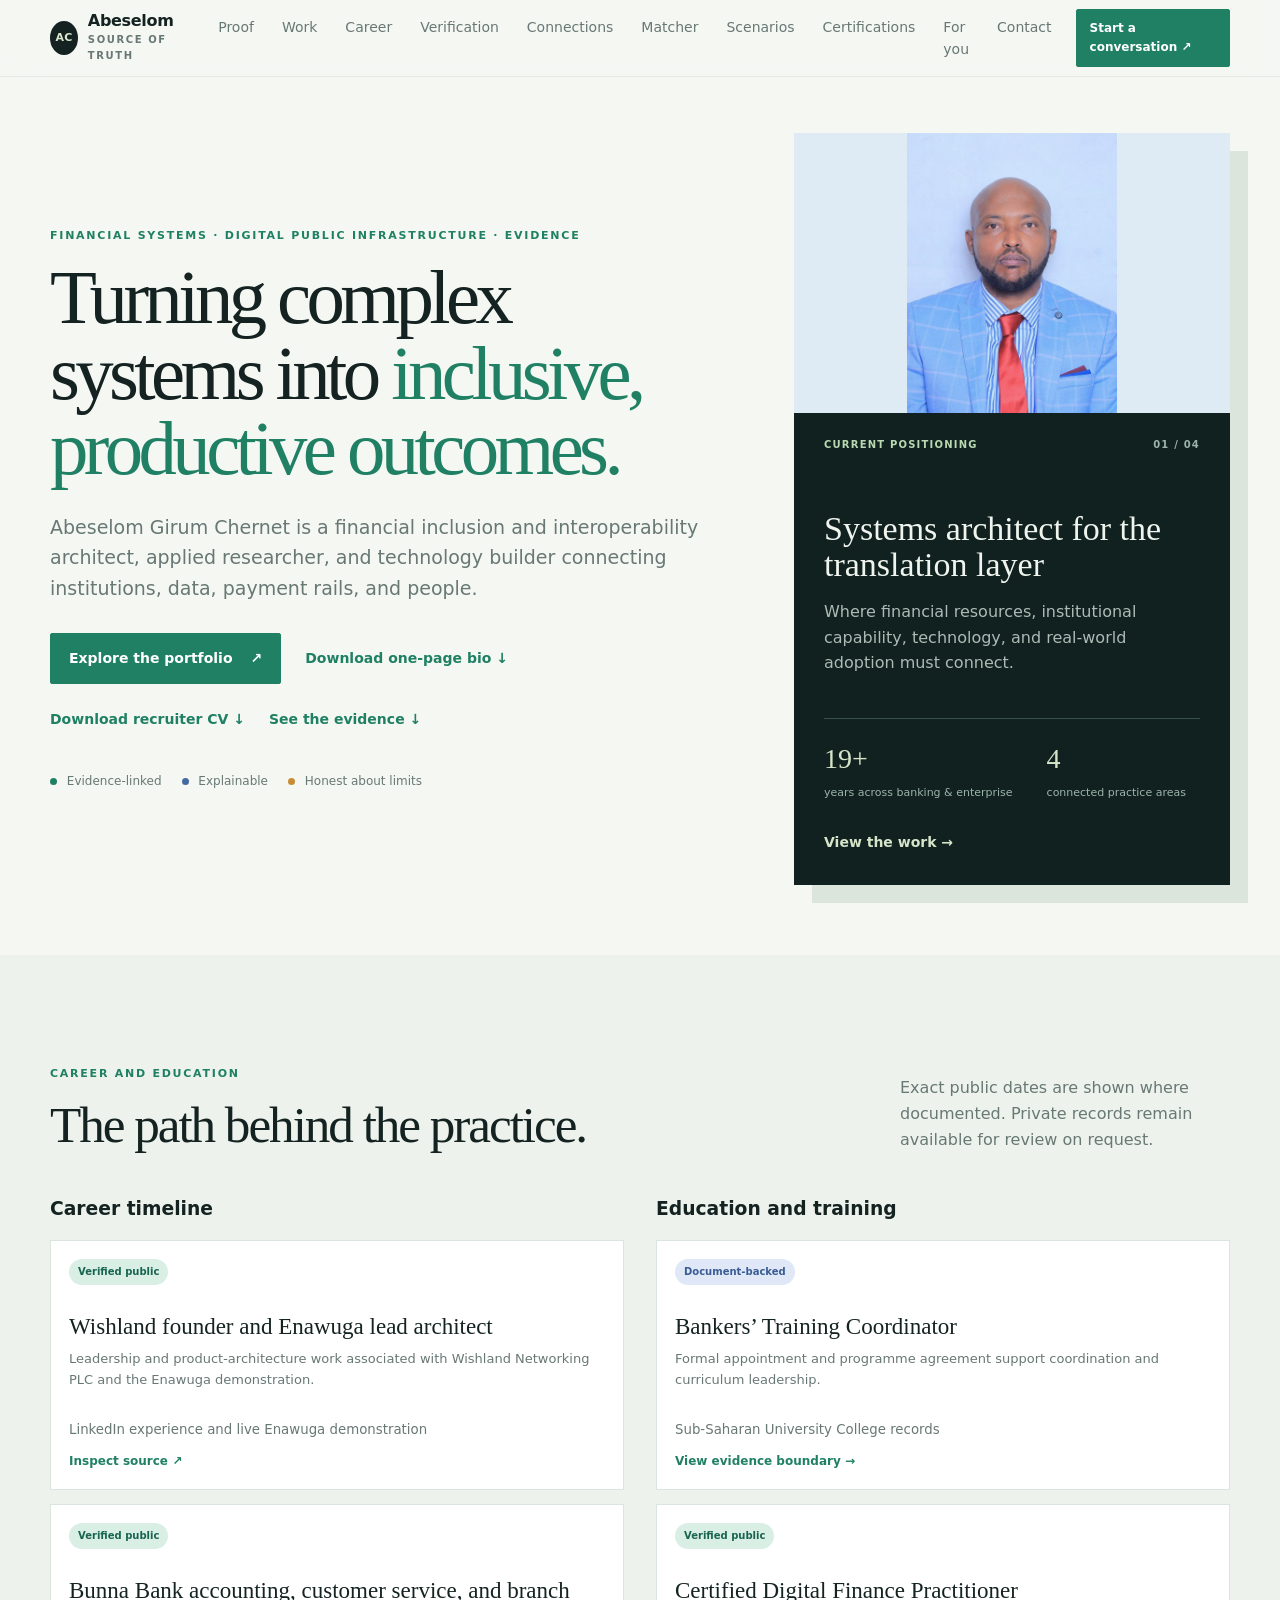
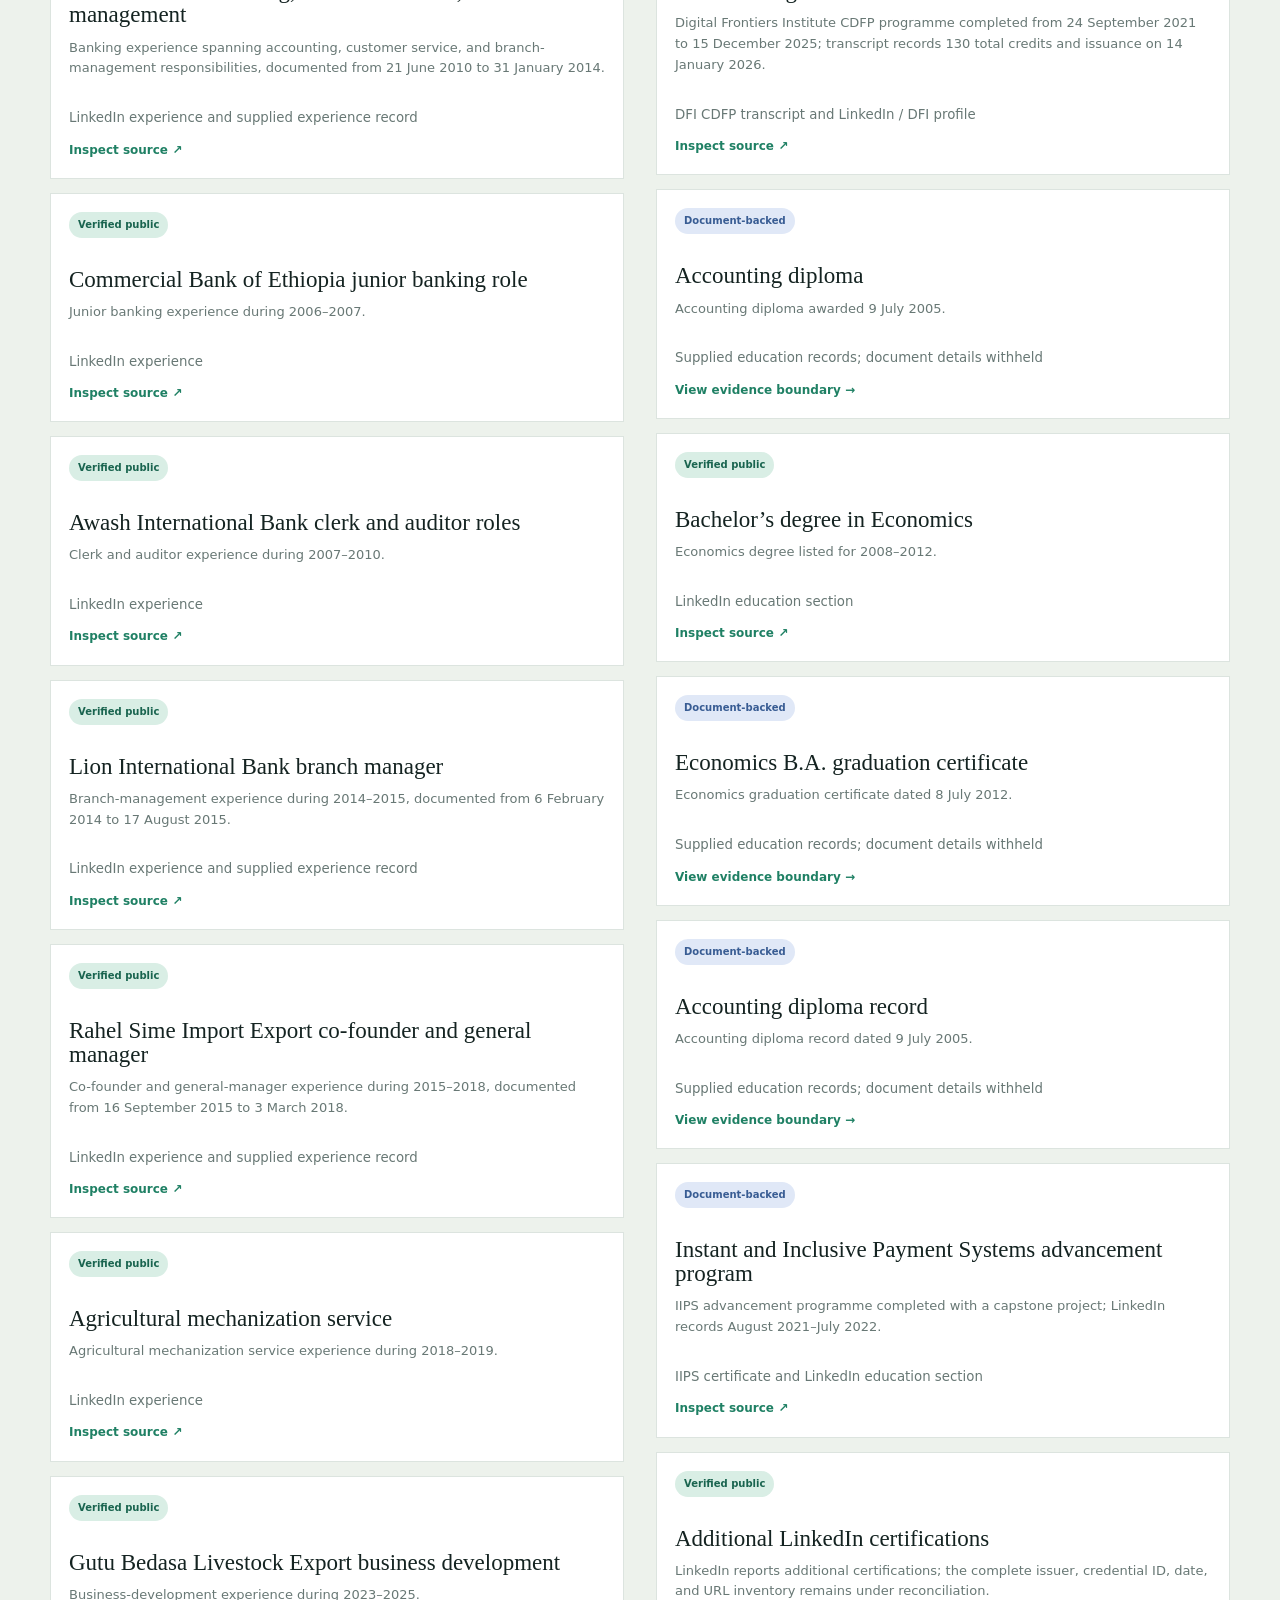
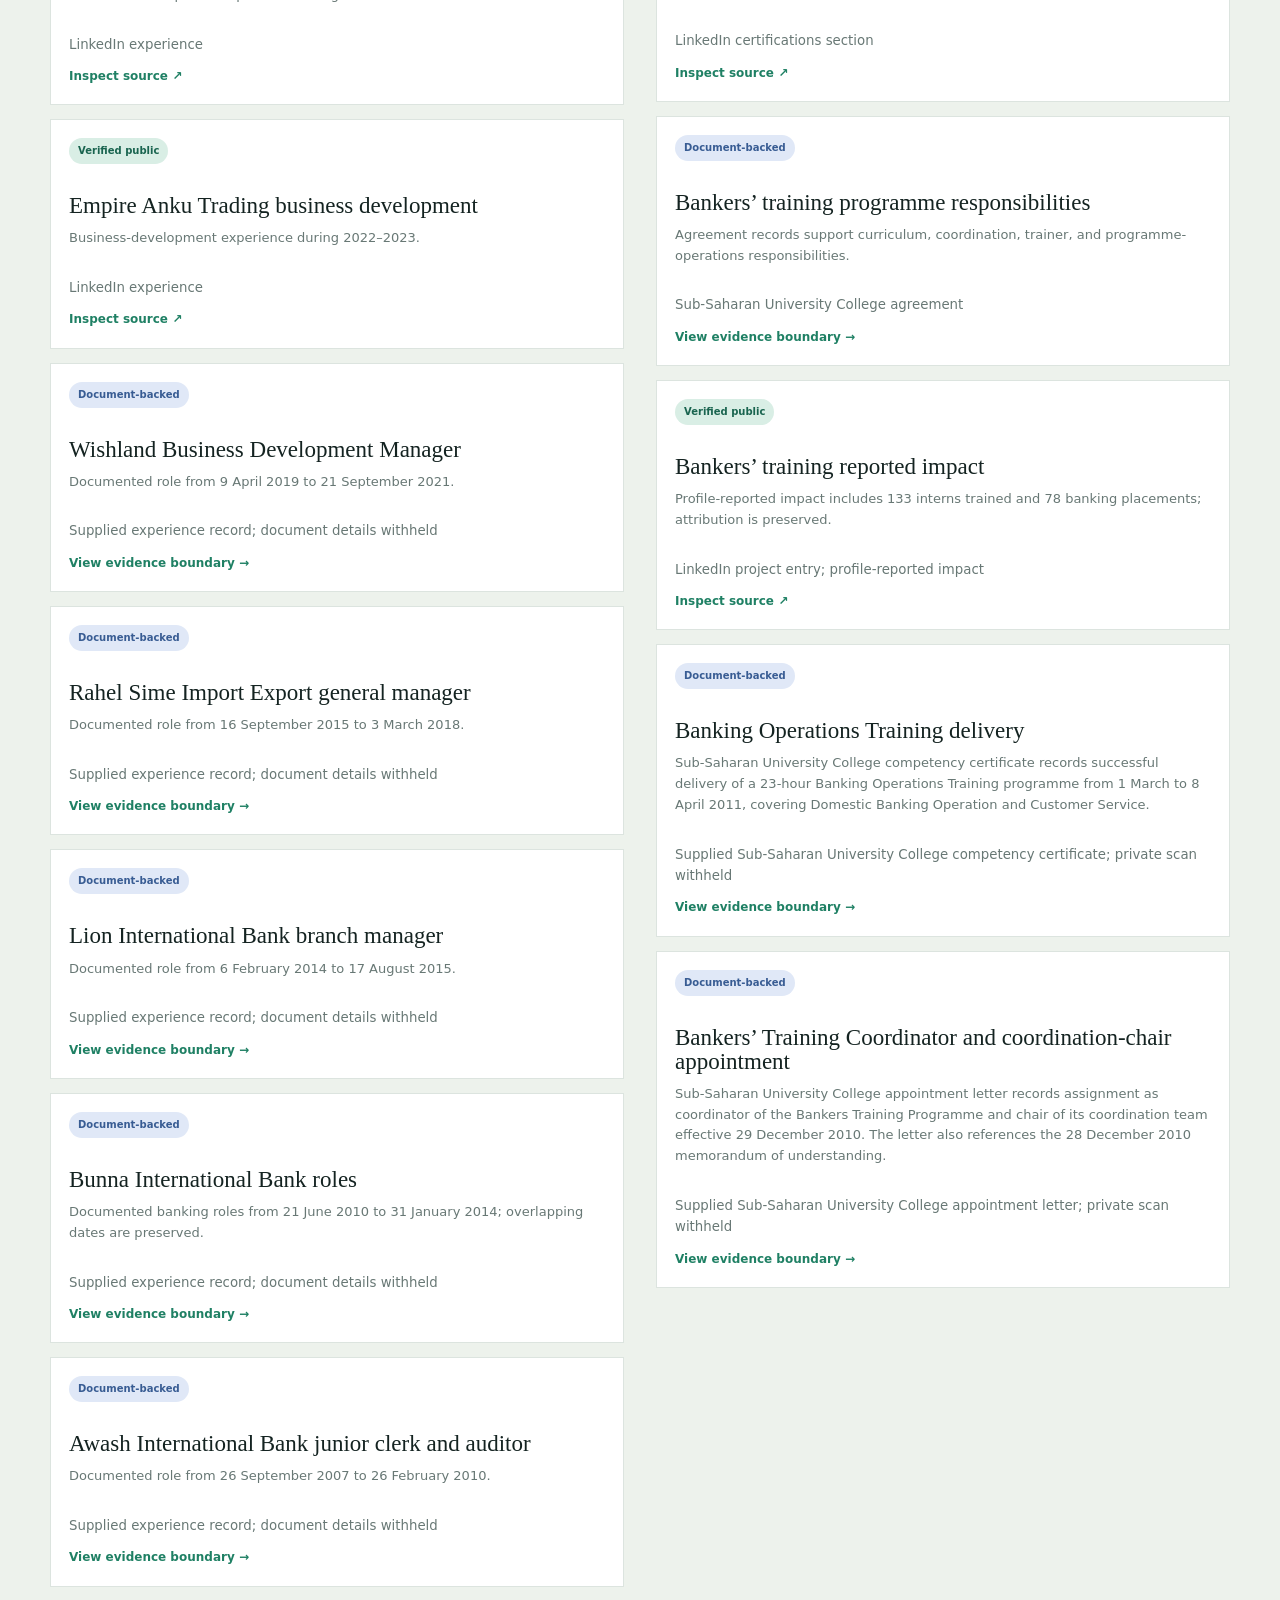
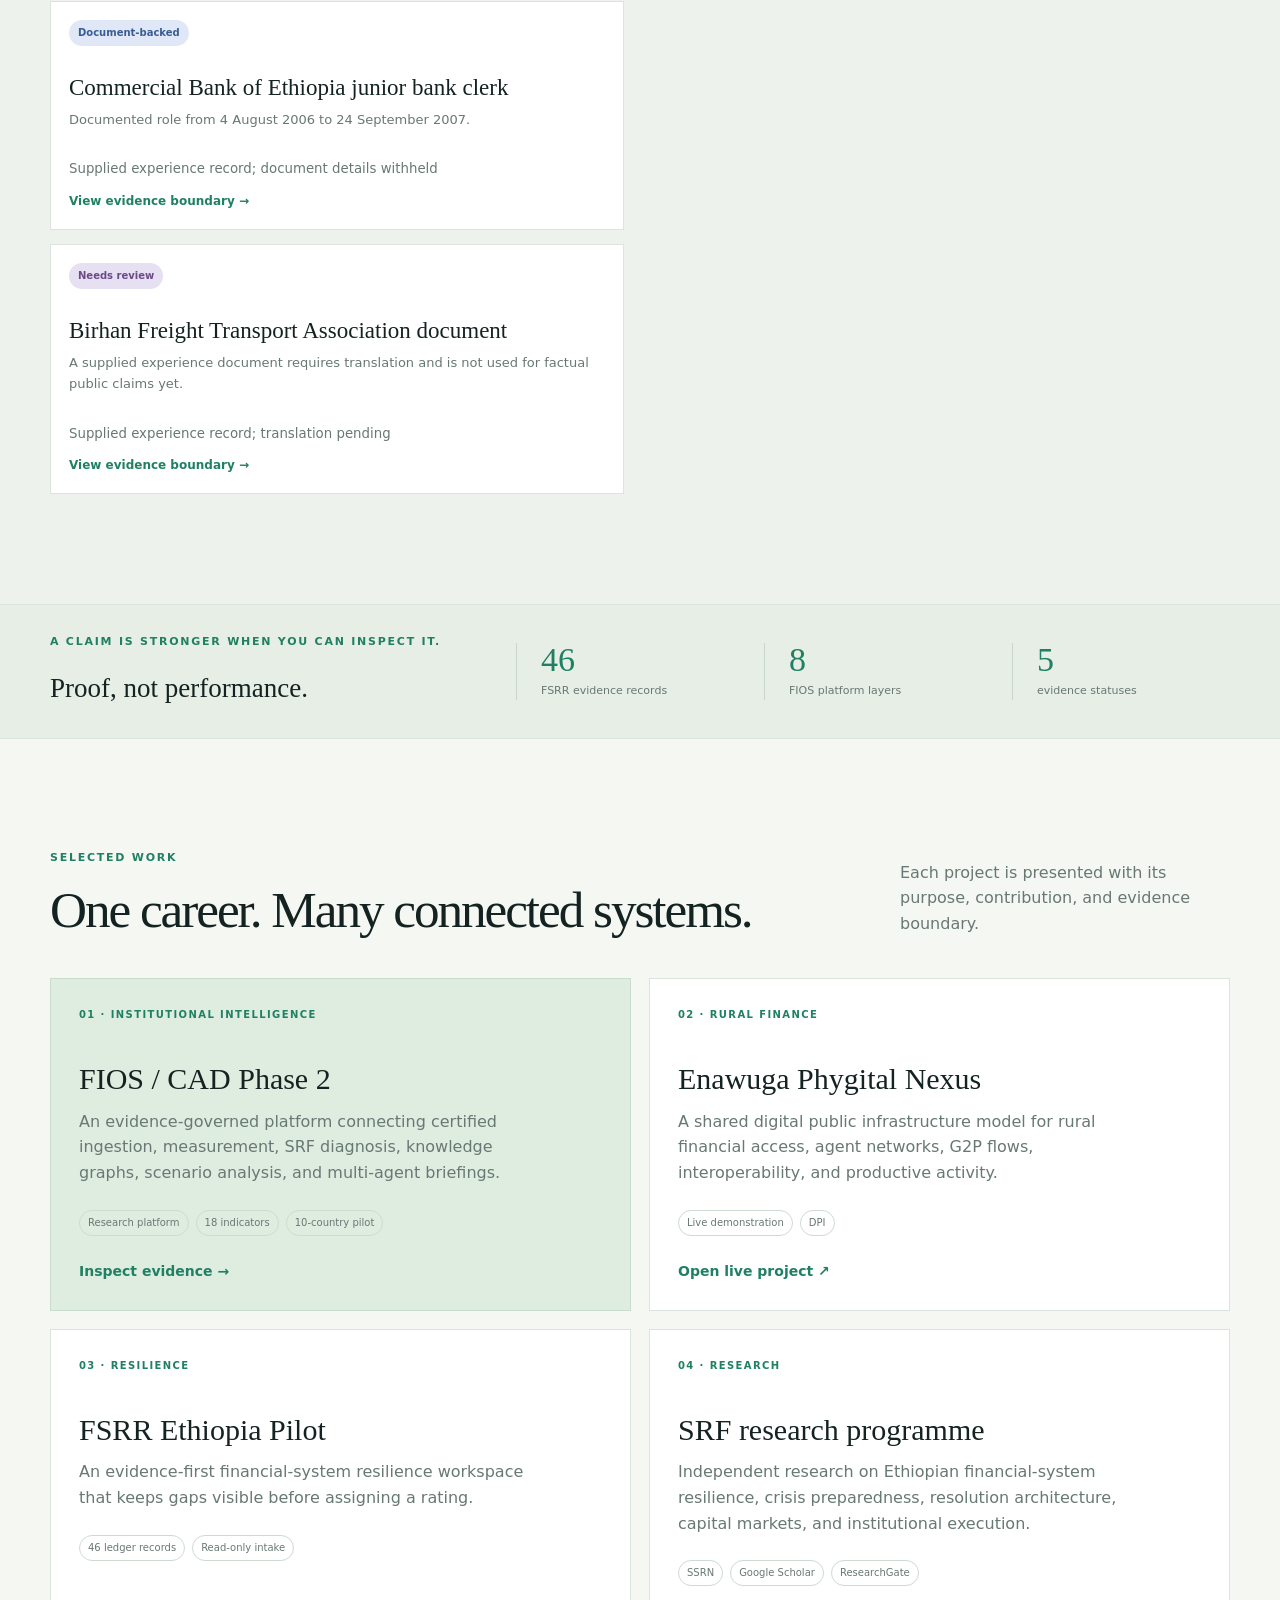
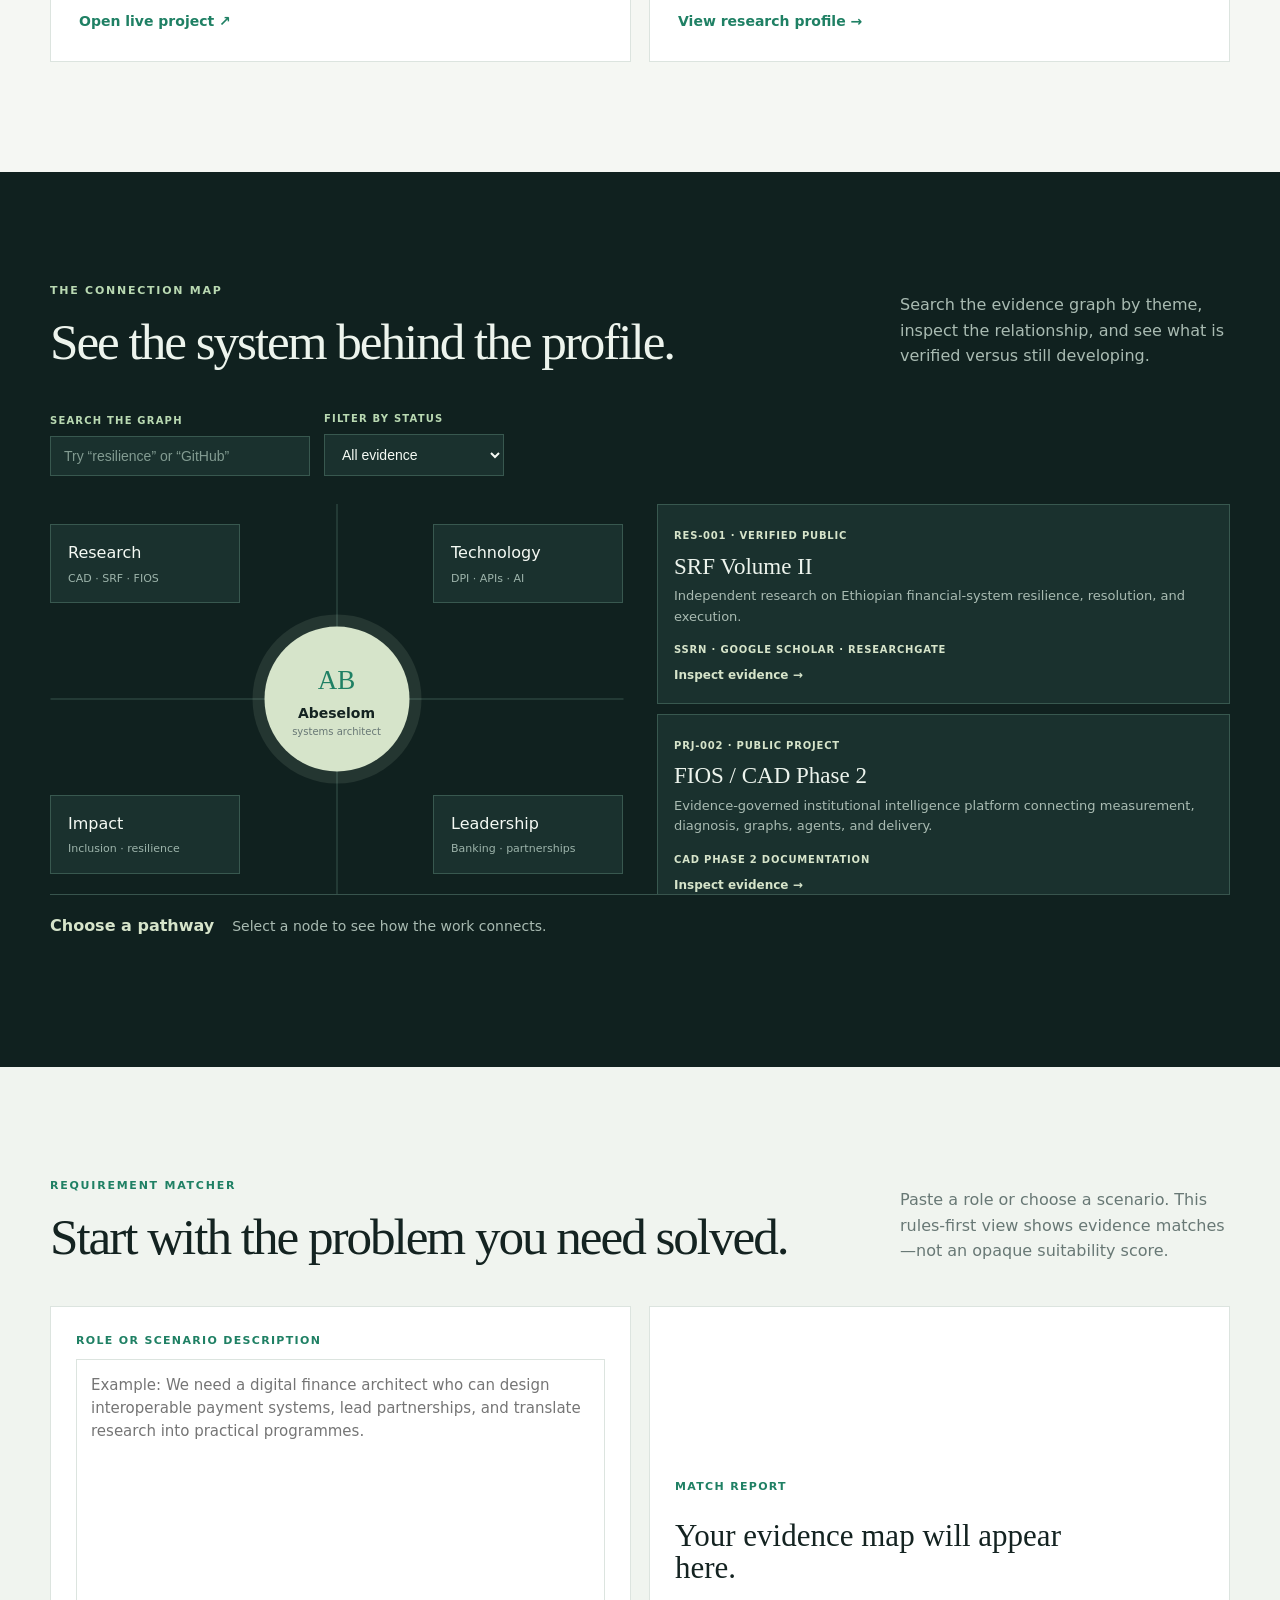
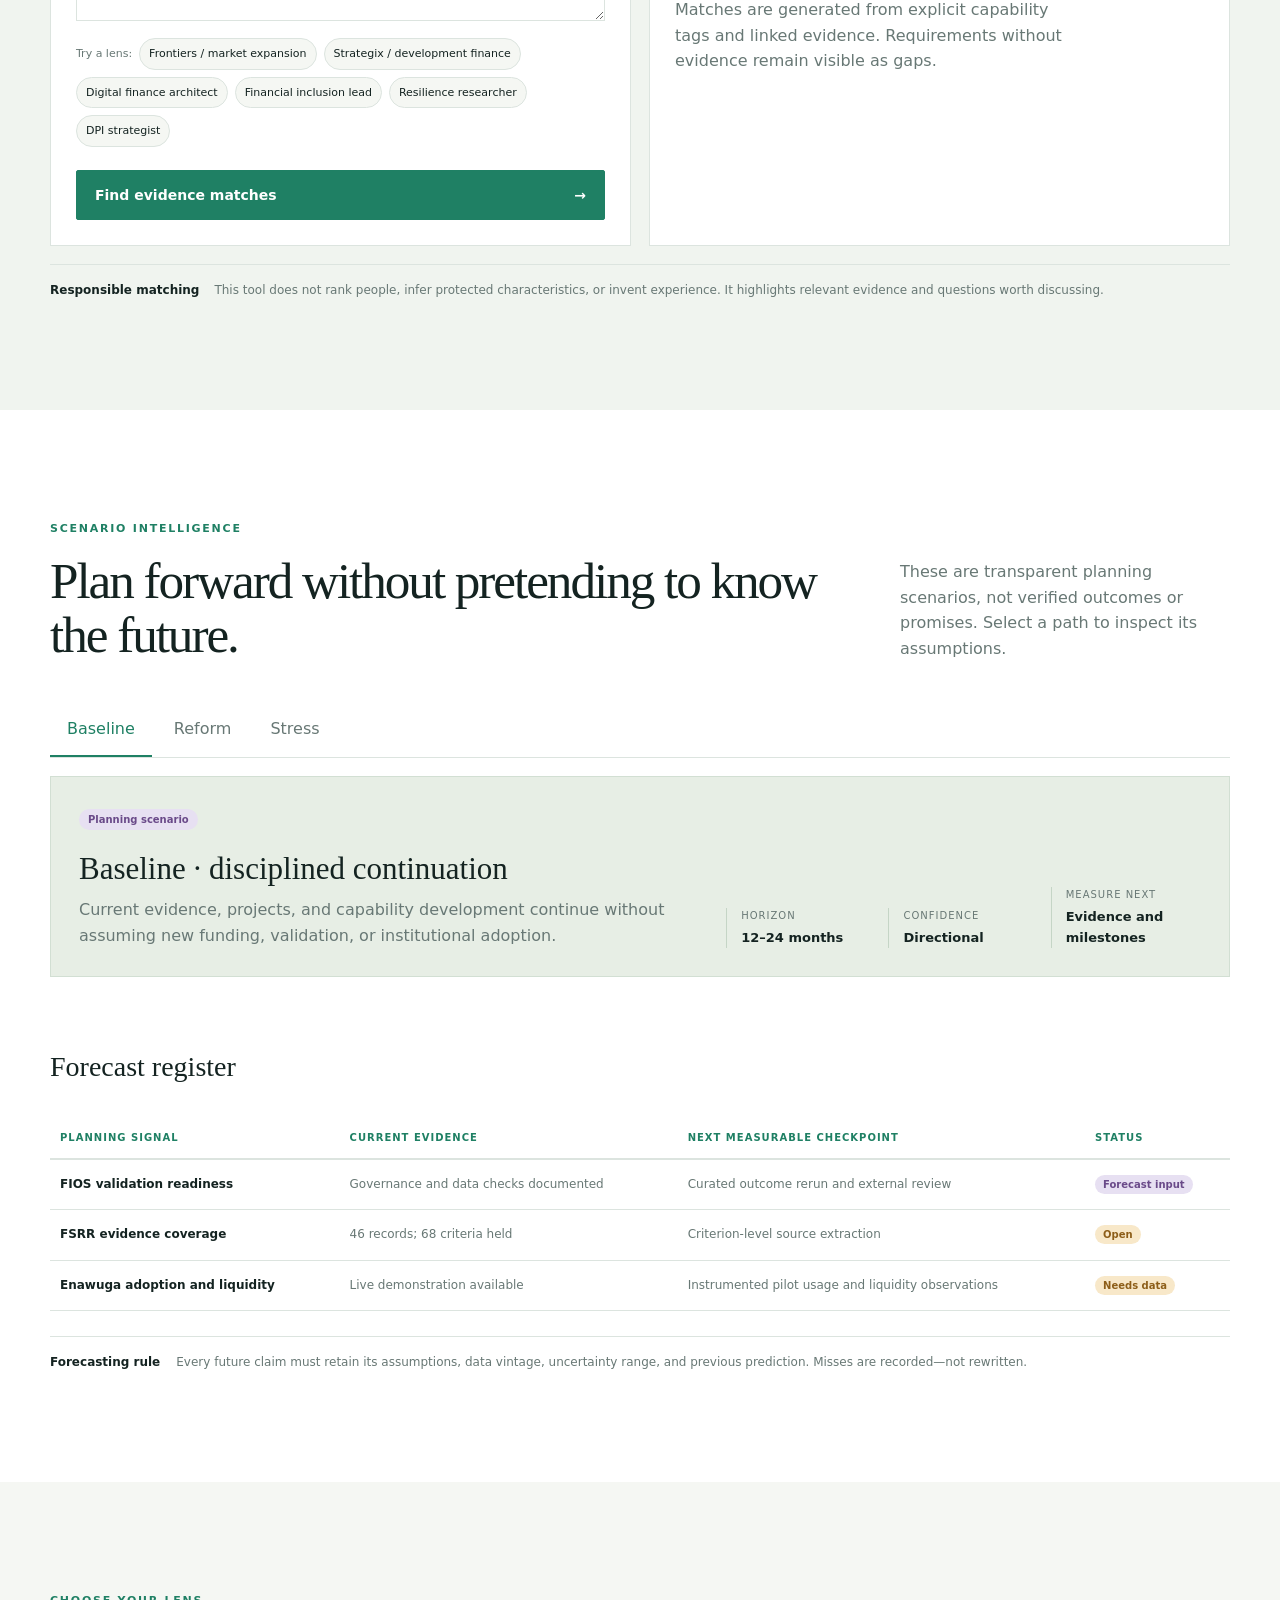
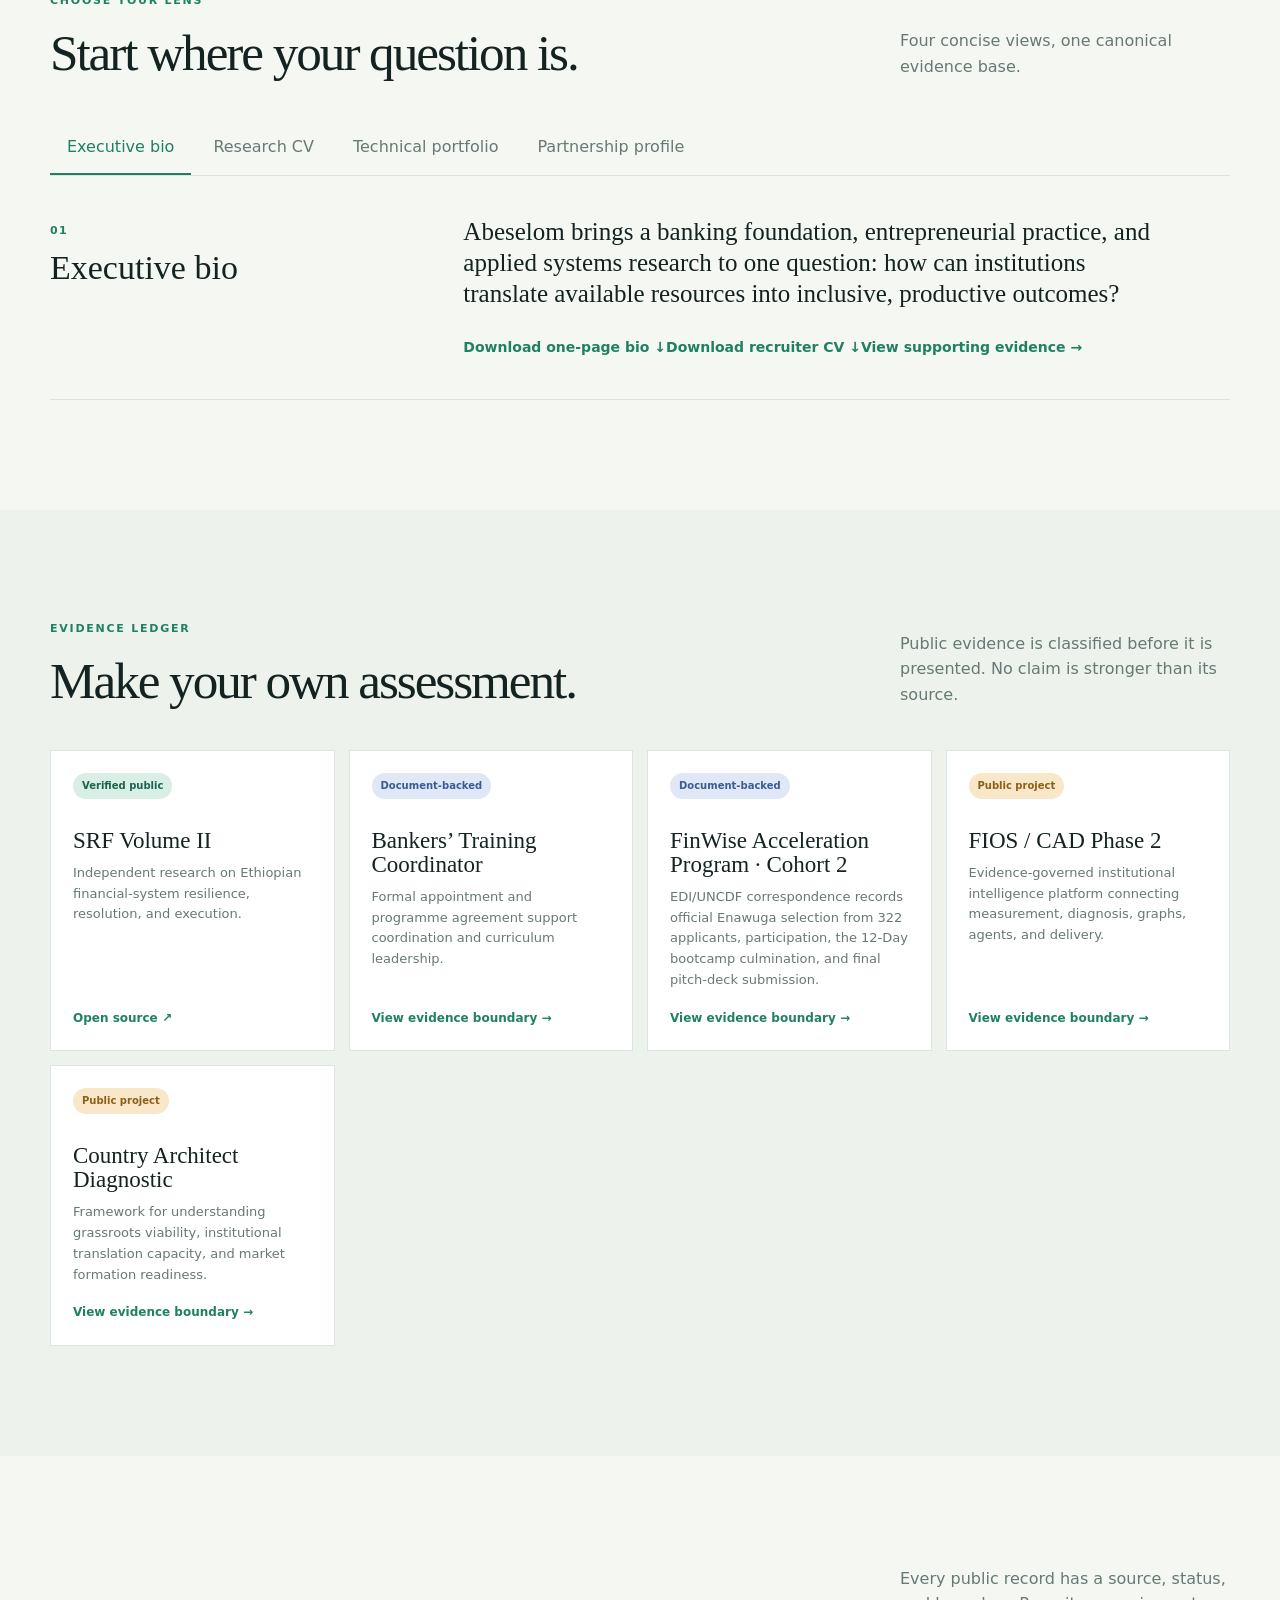
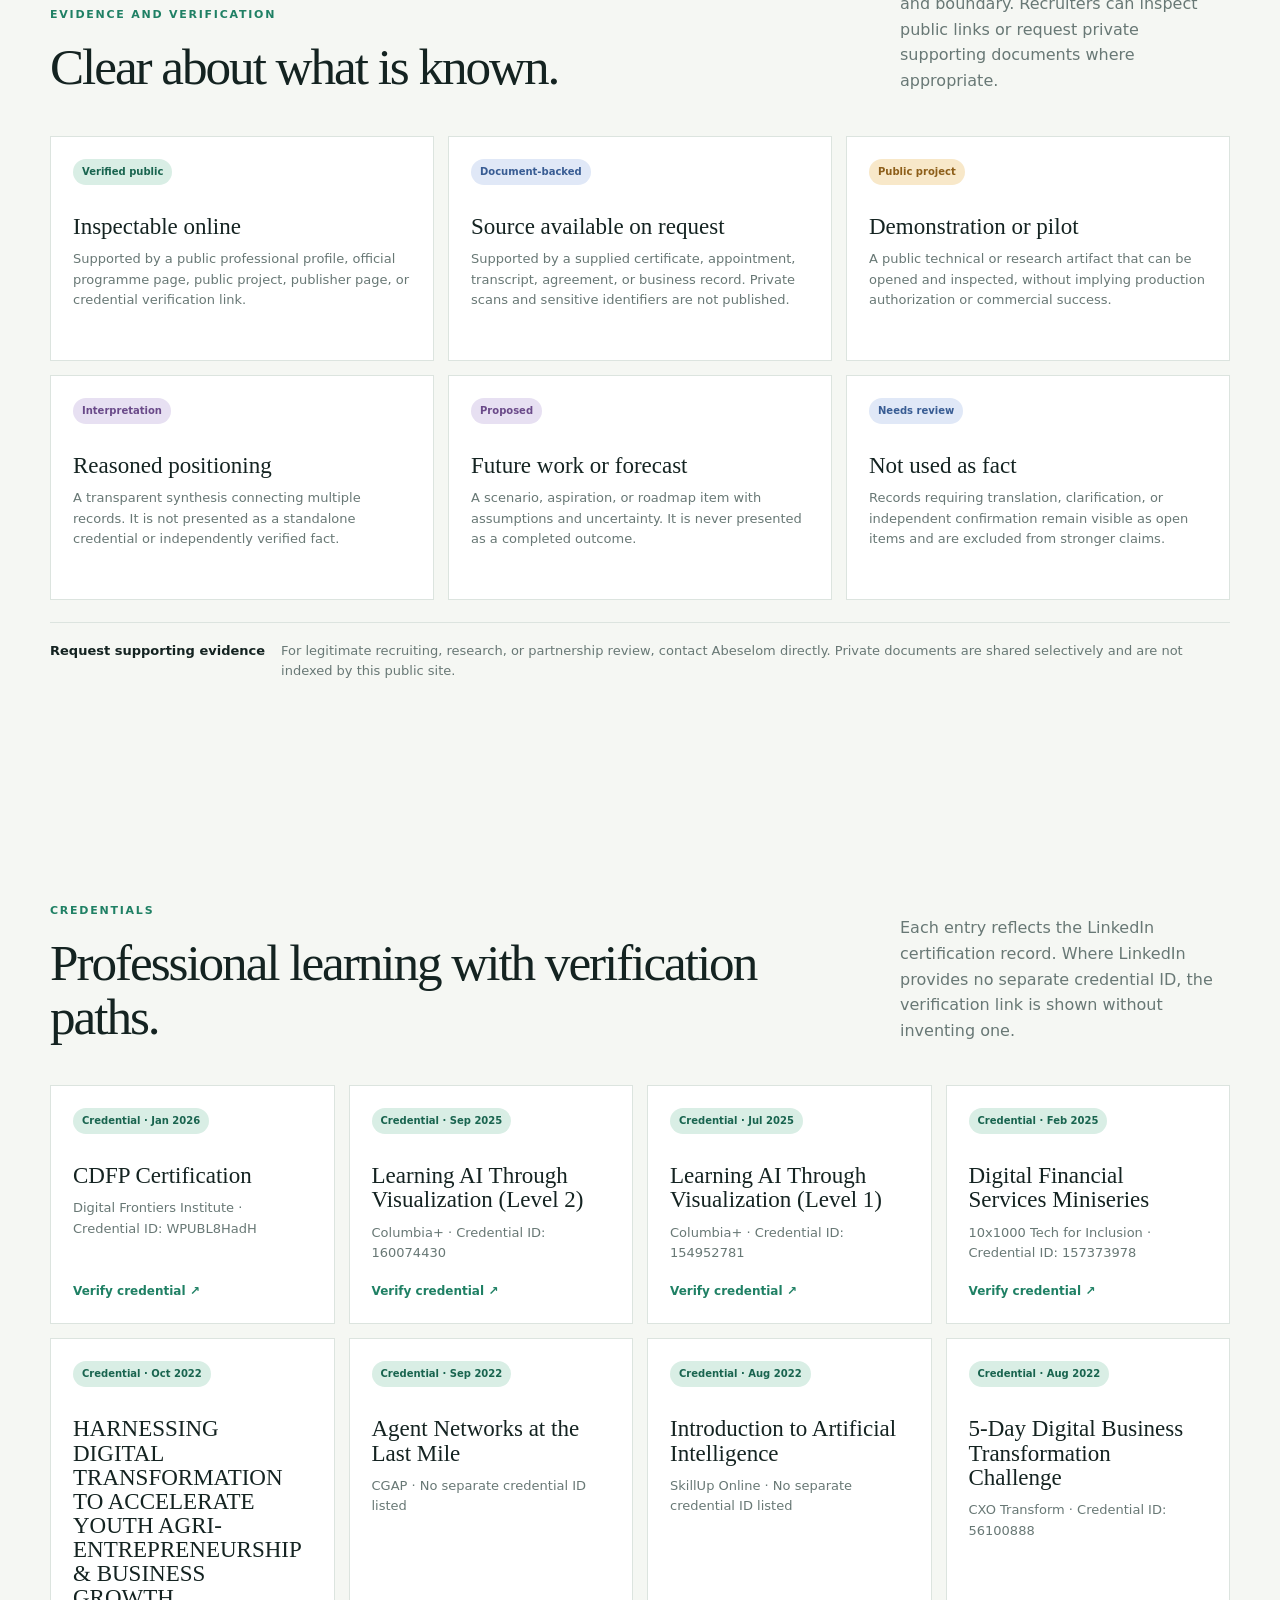
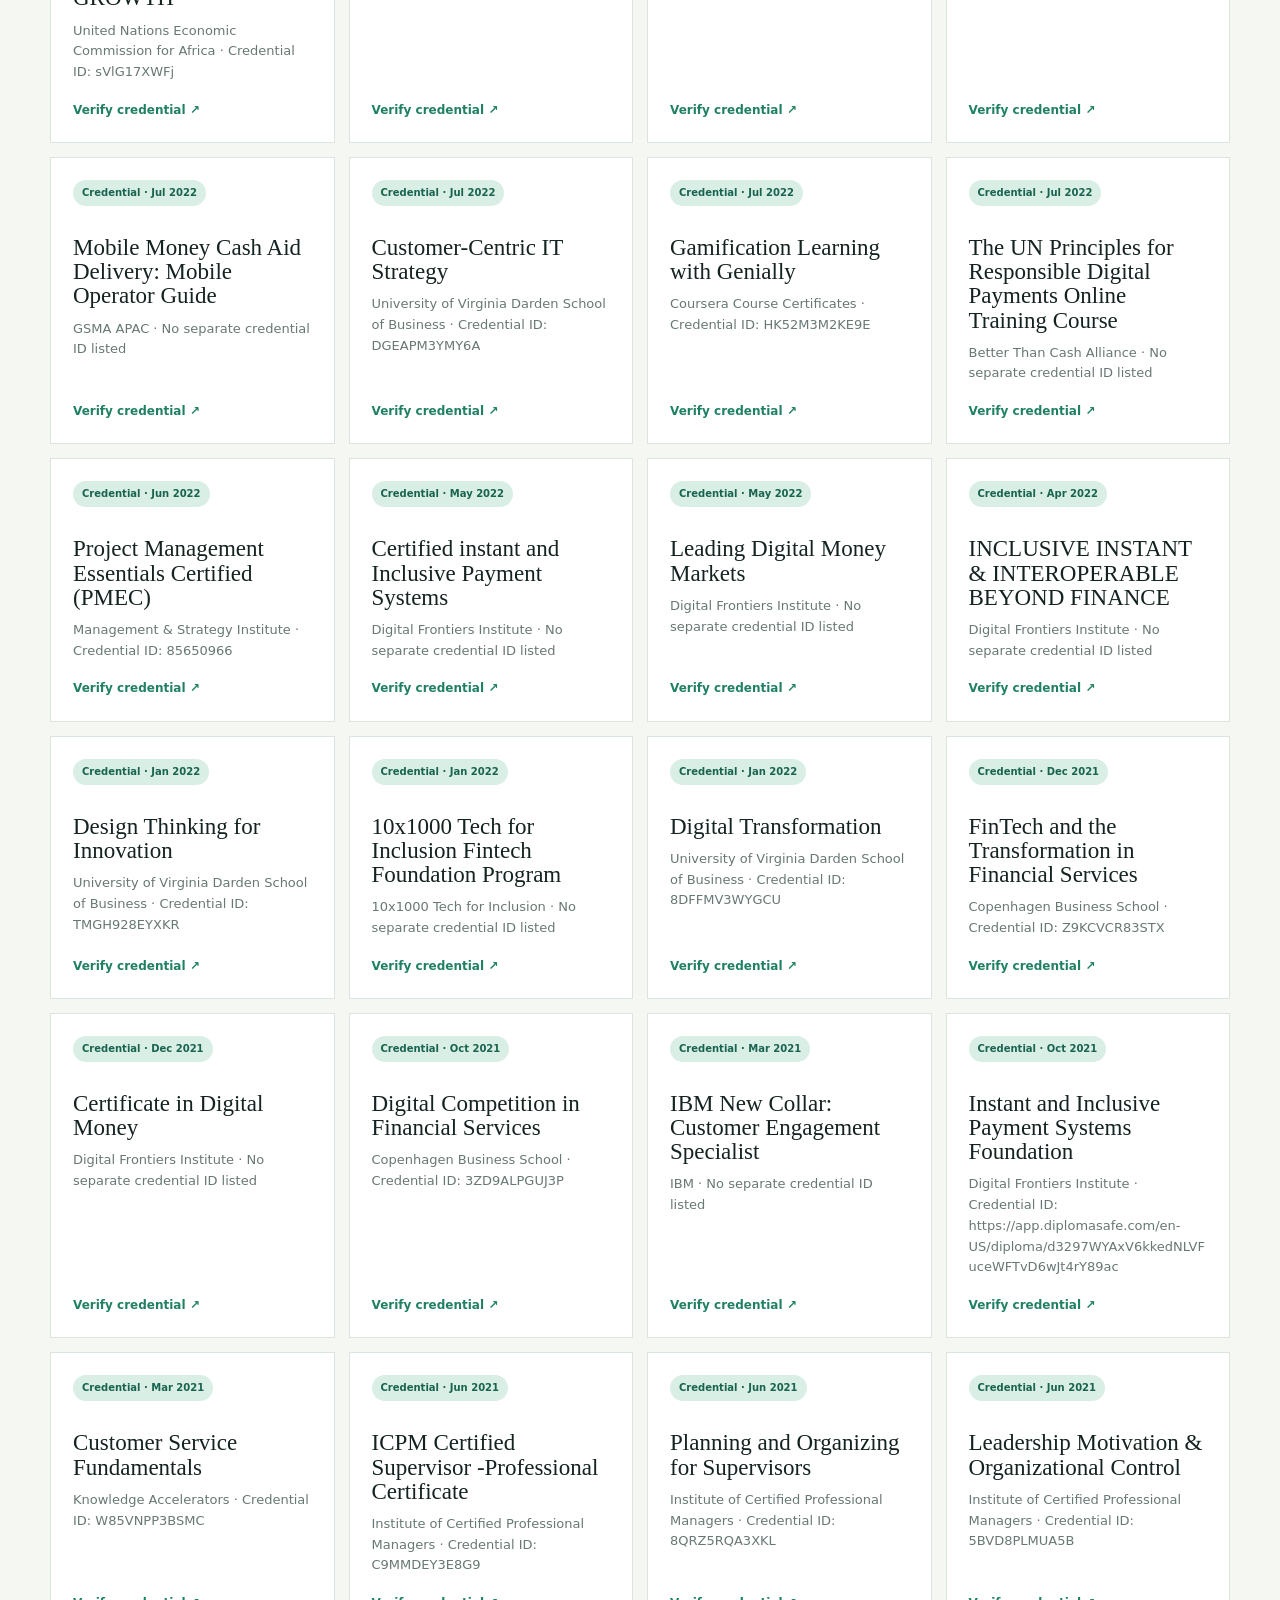
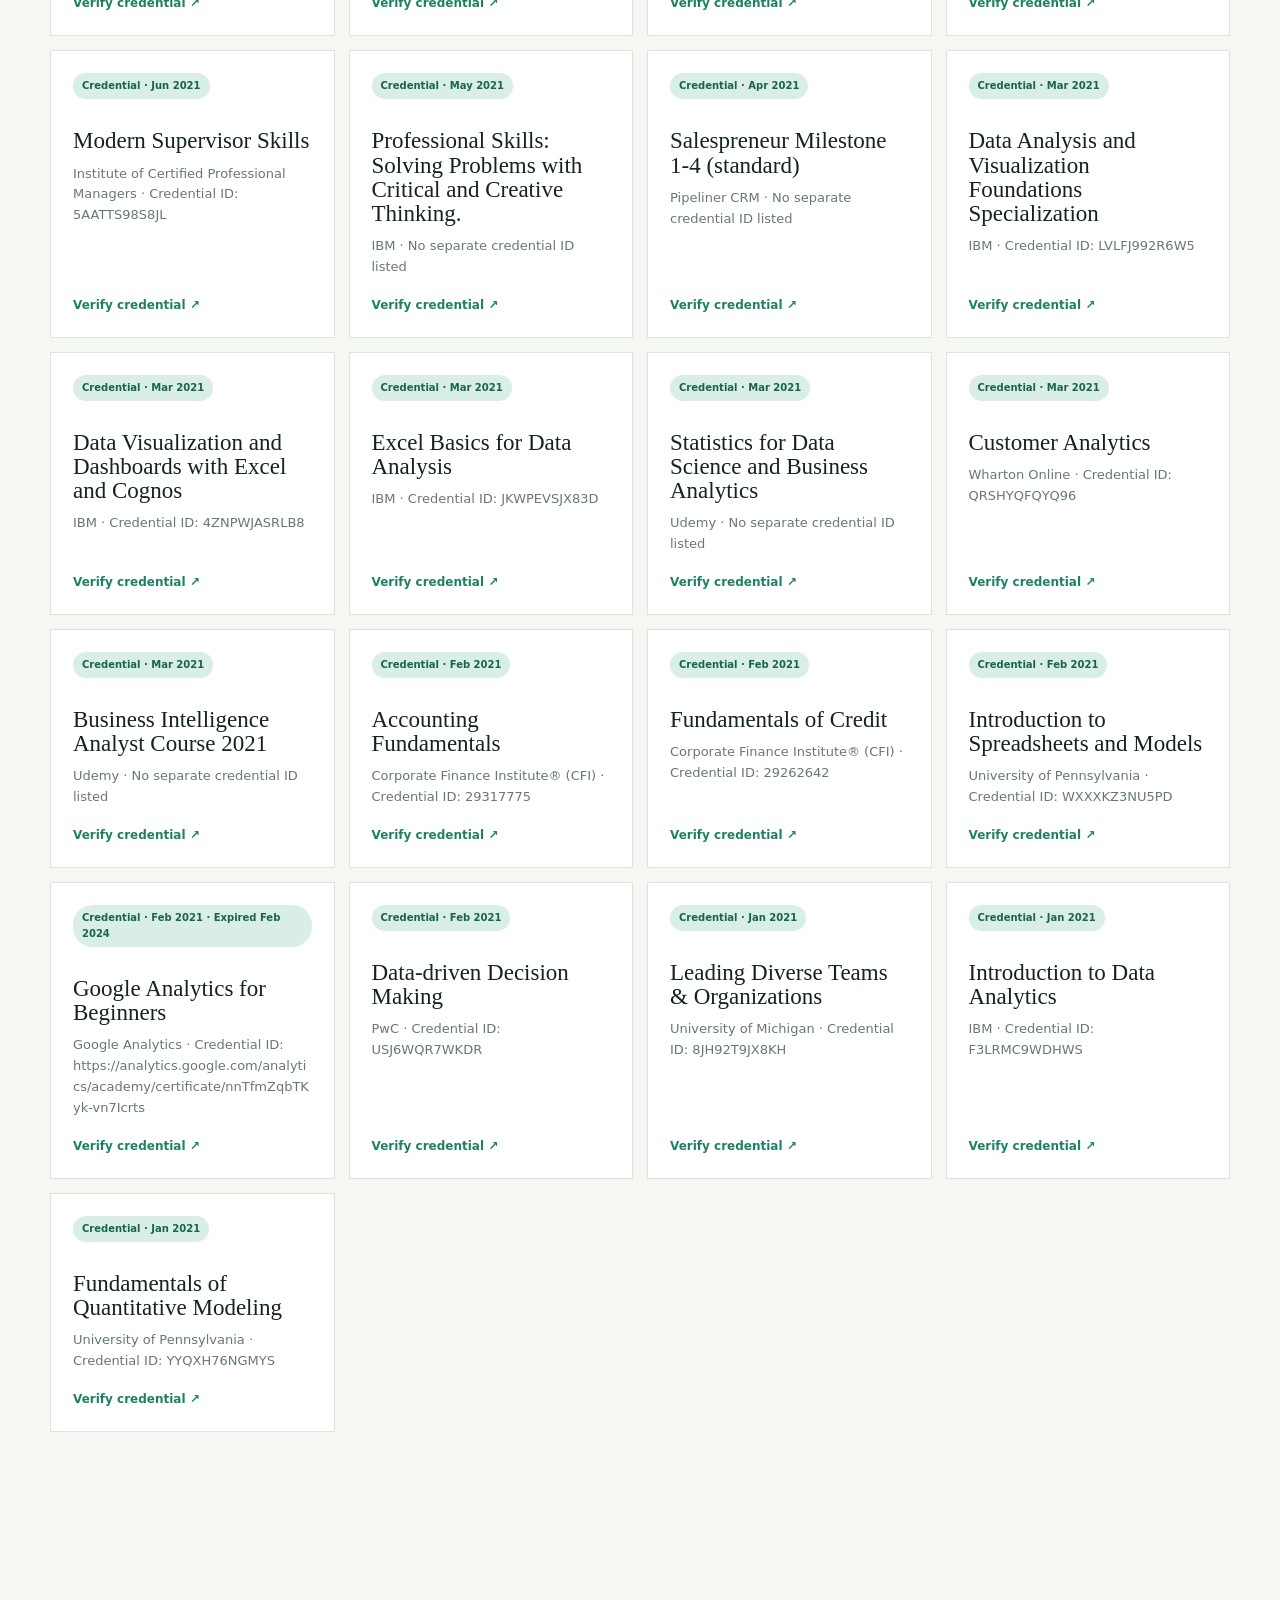
==== commit 393b2c06: "Add evidence and verification guide" ====
--- a/index.html
+++ b/index.html
@@ -22,6 +22,7 @@
         <a href="#proof">Proof</a>
         <a href="#work">Work</a>
         <a href="#career-education">Career</a>
+        <a href="#verification">Verification</a>
         <a href="#graph">Connections</a>
         <a href="#matcher">Matcher</a>
         <a href="#forecast">Scenarios</a>
@@ -100,6 +101,8 @@
       <div class="evidence-grid" id="featured-evidence"></div>
     </div></section>
 
+    <section class="section shell" id="verification"><div class="section-heading"><div><p class="eyebrow">Evidence and verification</p><h2>Clear about what is known.</h2></div><p>Every public record has a source, status, and boundary. Recruiters can inspect public links or request private supporting documents where appropriate.</p></div><div class="verification-grid"><article class="evidence-card"><span class="evidence-badge badge-public">Verified public</span><h3>Inspectable online</h3><p>Supported by a public professional profile, official programme page, public project, publisher page, or credential verification link.</p></article><article class="evidence-card"><span class="evidence-badge badge-doc">Document-backed</span><h3>Source available on request</h3><p>Supported by a supplied certificate, appointment, transcript, agreement, or business record. Private scans and sensitive identifiers are not published.</p></article><article class="evidence-card"><span class="evidence-badge badge-project">Public project</span><h3>Demonstration or pilot</h3><p>A public technical or research artifact that can be opened and inspected, without implying production authorization or commercial success.</p></article><article class="evidence-card"><span class="evidence-badge badge-synthesis">Interpretation</span><h3>Reasoned positioning</h3><p>A transparent synthesis connecting multiple records. It is not presented as a standalone credential or independently verified fact.</p></article><article class="evidence-card"><span class="evidence-badge badge-synthesis">Proposed</span><h3>Future work or forecast</h3><p>A scenario, aspiration, or roadmap item with assumptions and uncertainty. It is never presented as a completed outcome.</p></article><article class="evidence-card"><span class="evidence-badge badge-doc">Needs review</span><h3>Not used as fact</h3><p>Records requiring translation, clarification, or independent confirmation remain visible as open items and are excluded from stronger claims.</p></article></div><div class="verification-note"><strong>Request supporting evidence</strong><span>For legitimate recruiting, research, or partnership review, contact Abeselom directly. Private documents are shared selectively and are not indexed by this public site.</span></div></section>
+
     <section class="section shell" id="certifications"><div class="section-heading"><div><p class="eyebrow">Credentials</p><h2>Professional learning with verification paths.</h2></div><p>Each entry reflects the LinkedIn certification record. Where LinkedIn provides no separate credential ID, the verification link is shown without inventing one.</p></div><div class="evidence-grid" id="certification-list"></div></section>
 
     <section class="section shell" id="research"><div class="section-heading"><div><p class="eyebrow">Research profile</p><h2>Applied research with visible uncertainty.</h2></div><p>LinkedIn, SSRN, Academia.edu, and project-backed research are indexed here without overstating publication or validation status.</p></div><div class="evidence-grid" id="research-list"></div><div class="quote-card"><span class="quote-mark">“</span><blockquote>Reasoning must not override measurement; incorrect predictions should be logged, not smoothed away.</blockquote><p>Method principle · CAD / SRF / FIOS programme</p></div></section>
@@ -112,5 +115,6 @@
   </main>
   <footer class="site-footer"><div class="shell footer-wrap"><span>© 2026 Abeselom Girum Chernet</span><span>Evidence-backed · explainable · responsible</span><div><a href="https://www.linkedin.com/in/abeselomchernet/" target="_blank" rel="noreferrer">LinkedIn ↗</a><a href="https://github.com/abeselomchernet/" target="_blank" rel="noreferrer">GitHub ↗</a></div></div></footer>
   <script src="app.js?v=20260903-education"></script>
+  <script type="module" src="https://static.cloudflareinsights.com/beacon.min.js" data-cf-beacon='{"token":"c9636a1bbe9b476fa567fbfffe3d6ad8"}'></script>
 </body>
 </html>
--- a/styles.css
+++ b/styles.css
@@ -6,3 +6,4 @@
 .evidence-card{min-width:0;overflow-wrap:anywhere}.evidence-card h3,.evidence-card p,.evidence-card a{min-width:0;overflow-wrap:anywhere}.evidence-grid{min-width:0}.evidence-grid>*{min-width:0}body{overflow-x:hidden}
 .timeline-grid{display:grid;grid-template-columns:1fr 1fr;gap:32px}.timeline-grid>div>h3{margin:0 0 16px}.compact-grid{grid-template-columns:1fr}.compact-grid .evidence-card{padding:18px}.evidence-card small{display:block;color:var(--muted);margin:10px 0 12px}.source-links{display:flex;flex-wrap:wrap;gap:8px;margin-top:10px}.source-links a{font-size:.78rem;color:var(--green)}#research-list{margin-bottom:28px}@media(max-width:800px){.timeline-grid{grid-template-columns:1fr;gap:28px}}
 .hero-actions{flex-wrap:wrap}
+.verification-grid{display:grid;grid-template-columns:repeat(3,1fr);gap:14px}.verification-grid .evidence-card{min-height:225px}.verification-note{display:flex;gap:16px;margin-top:22px;padding-top:18px;border-top:1px solid var(--line);color:var(--muted);font-size:13px}.verification-note strong{color:var(--ink);white-space:nowrap}@media(max-width:900px){.verification-grid{grid-template-columns:repeat(2,1fr)}}@media(max-width:640px){.verification-grid{grid-template-columns:1fr}.verification-note{display:block}.verification-note strong{display:block;margin-bottom:6px}}
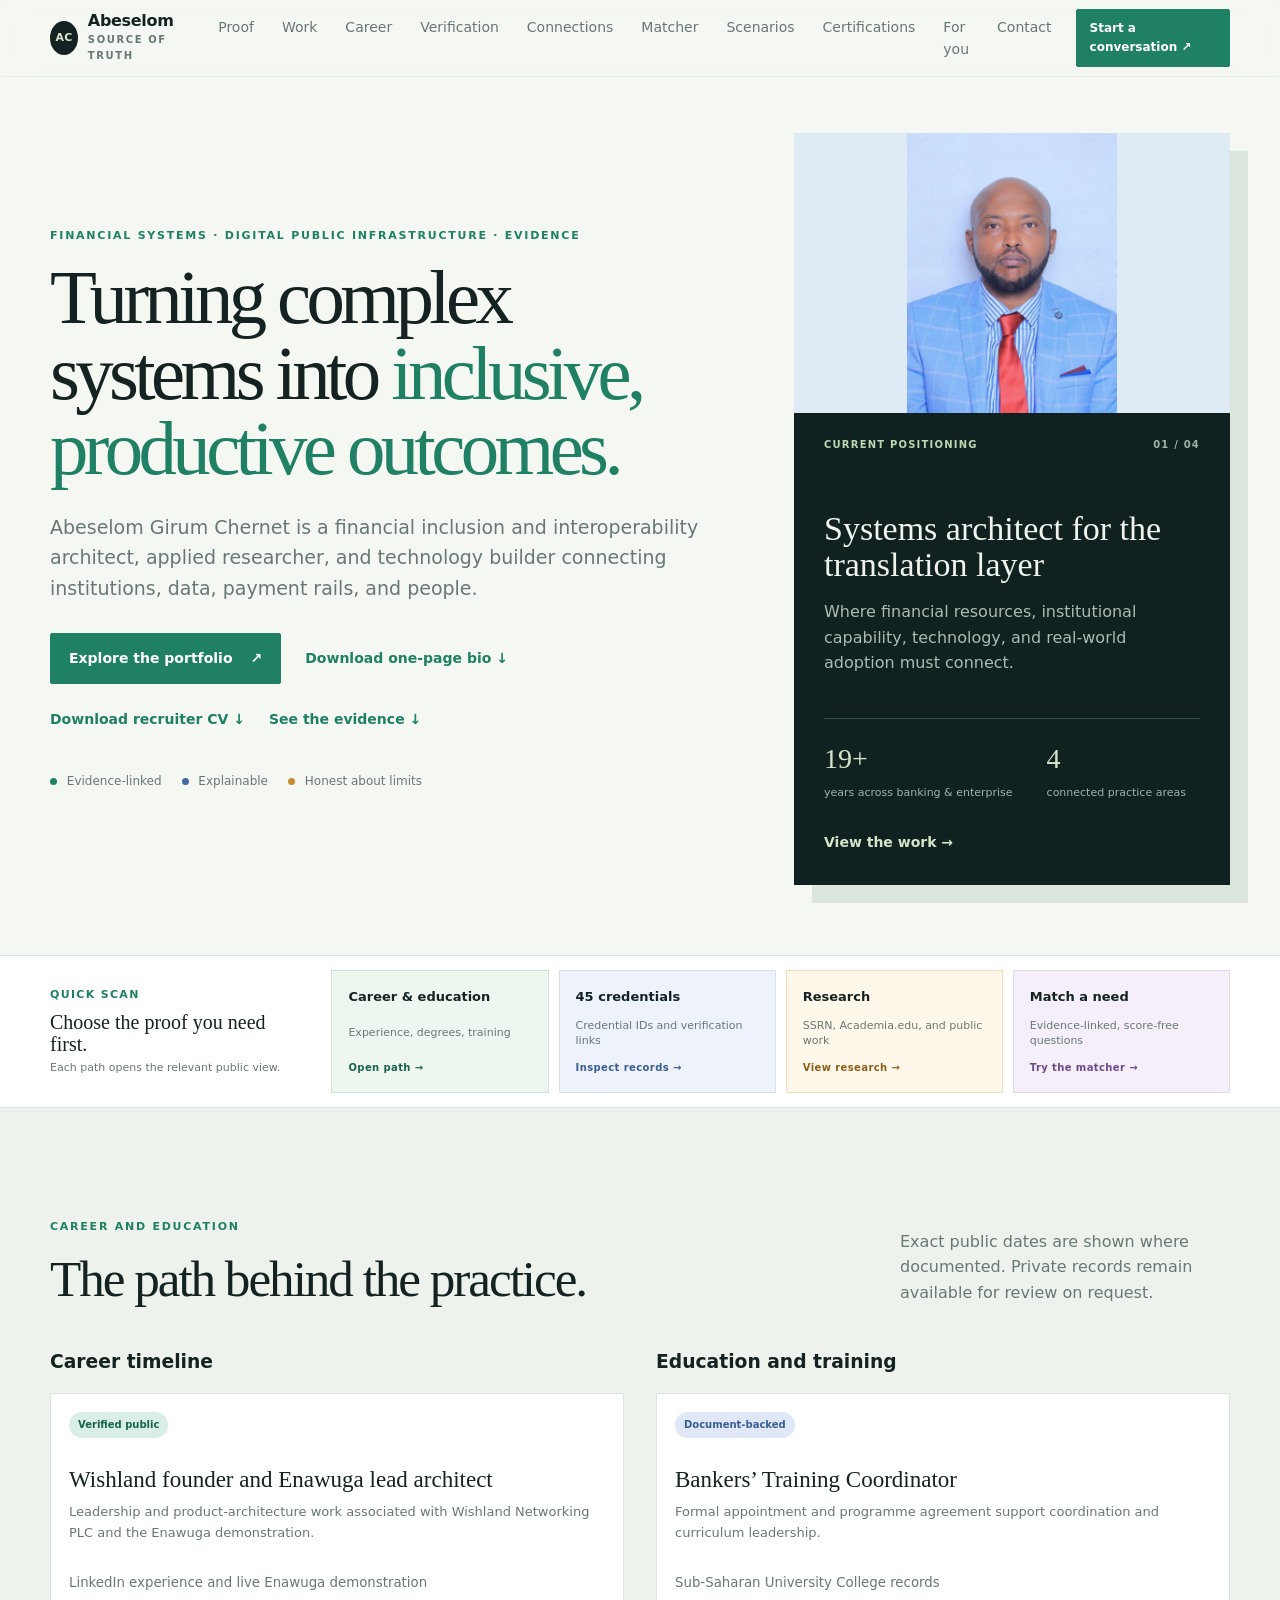
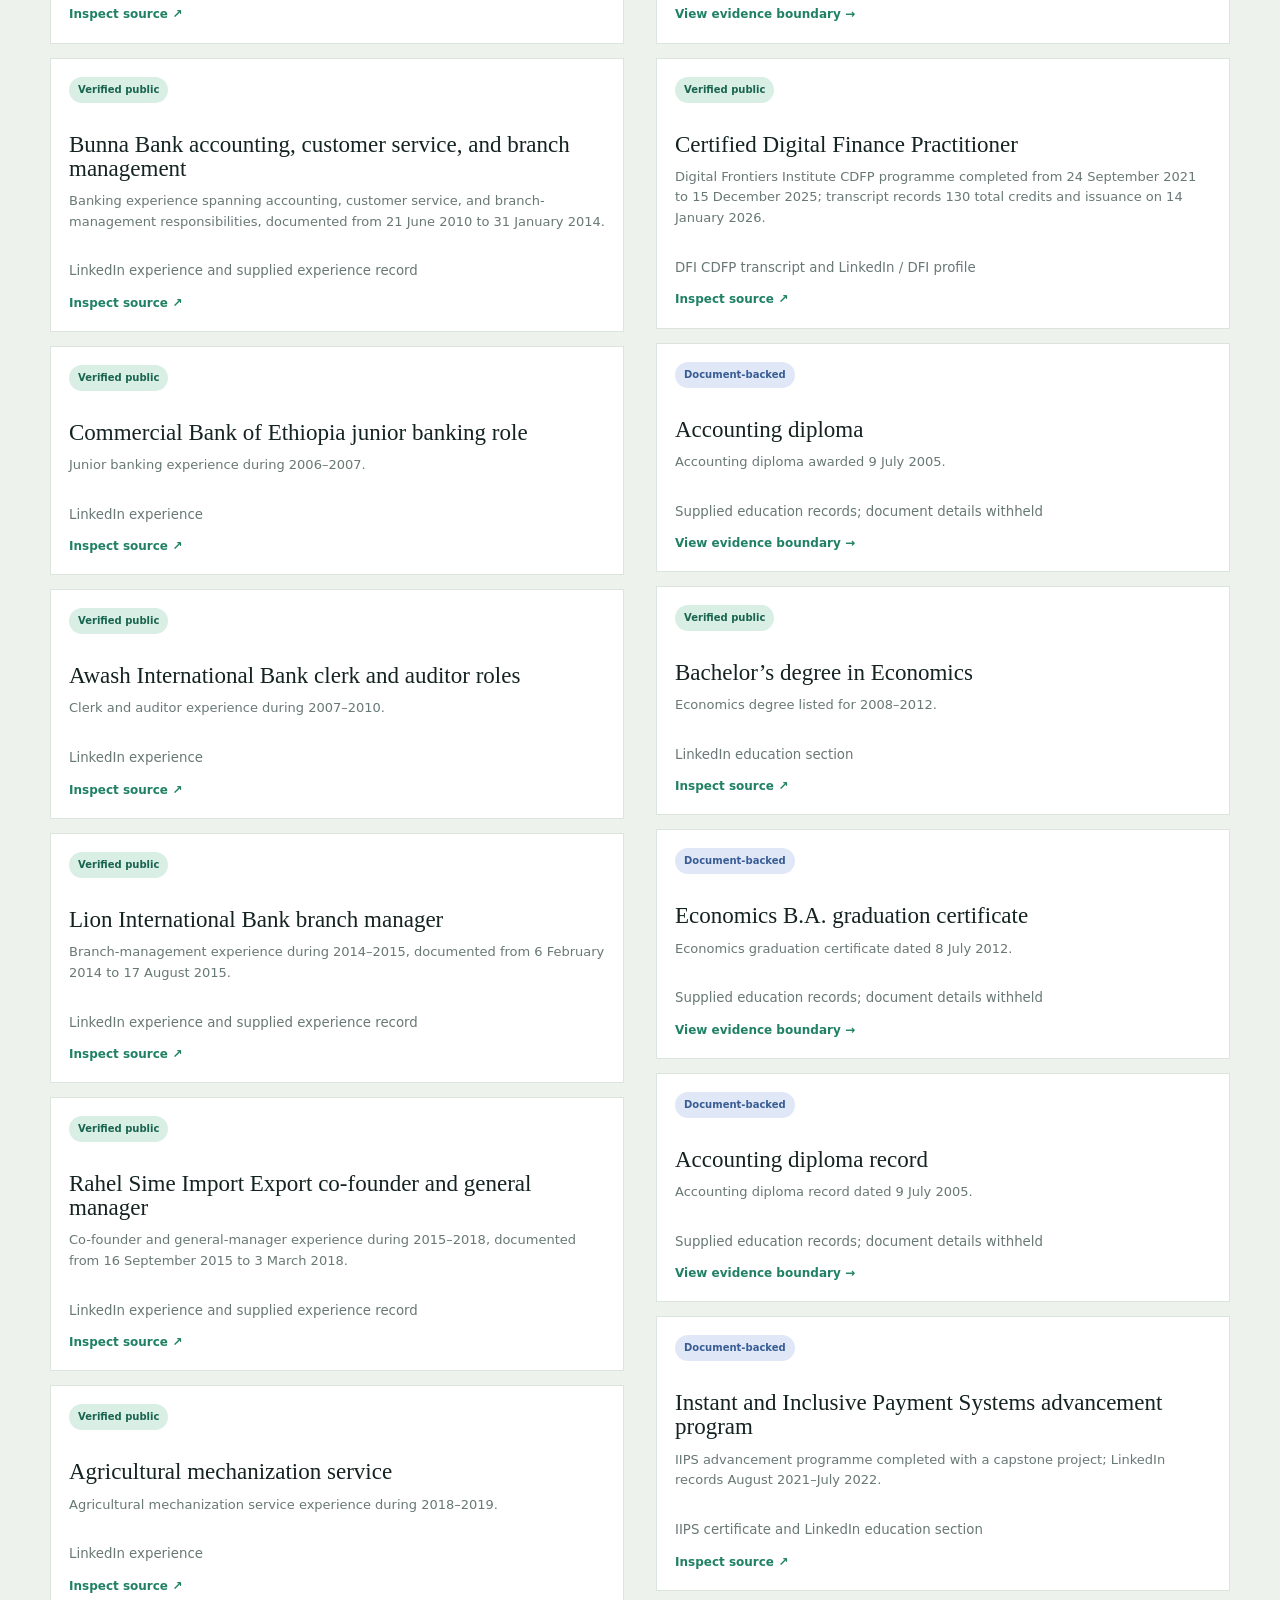
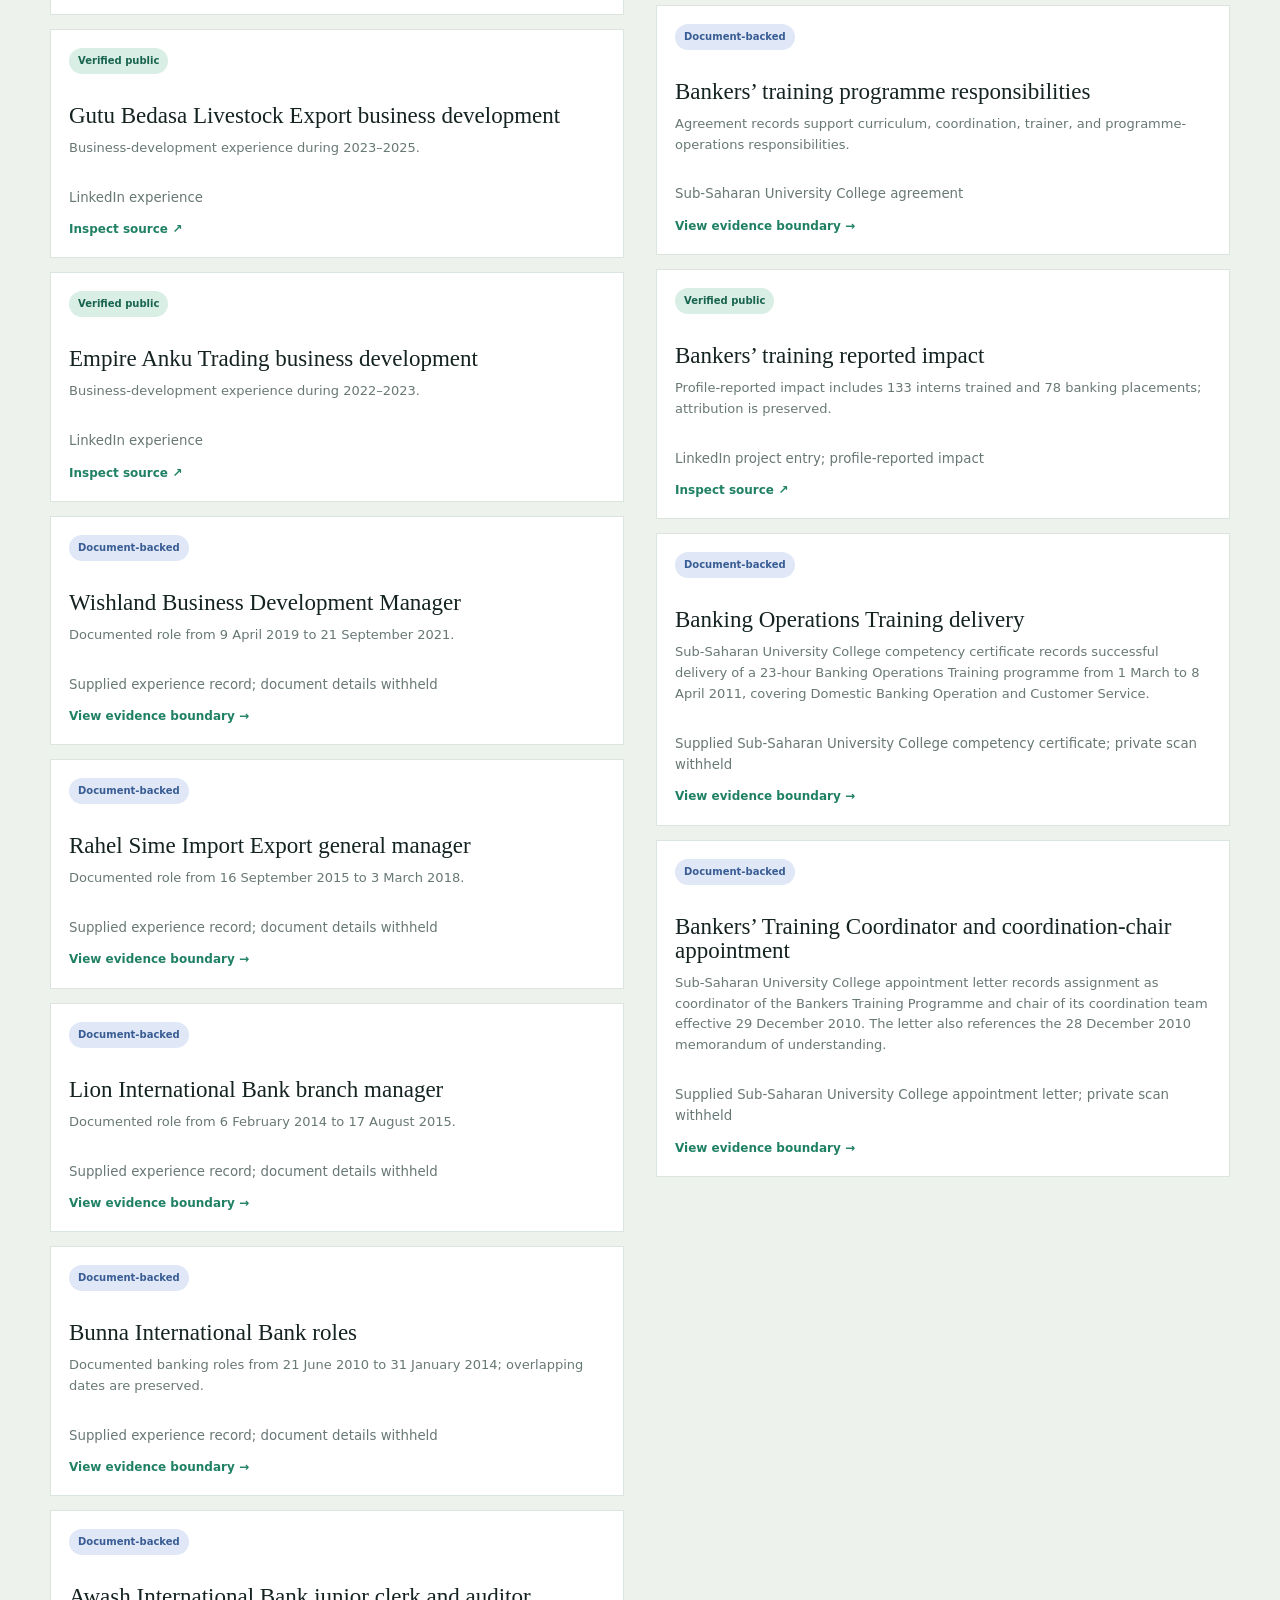
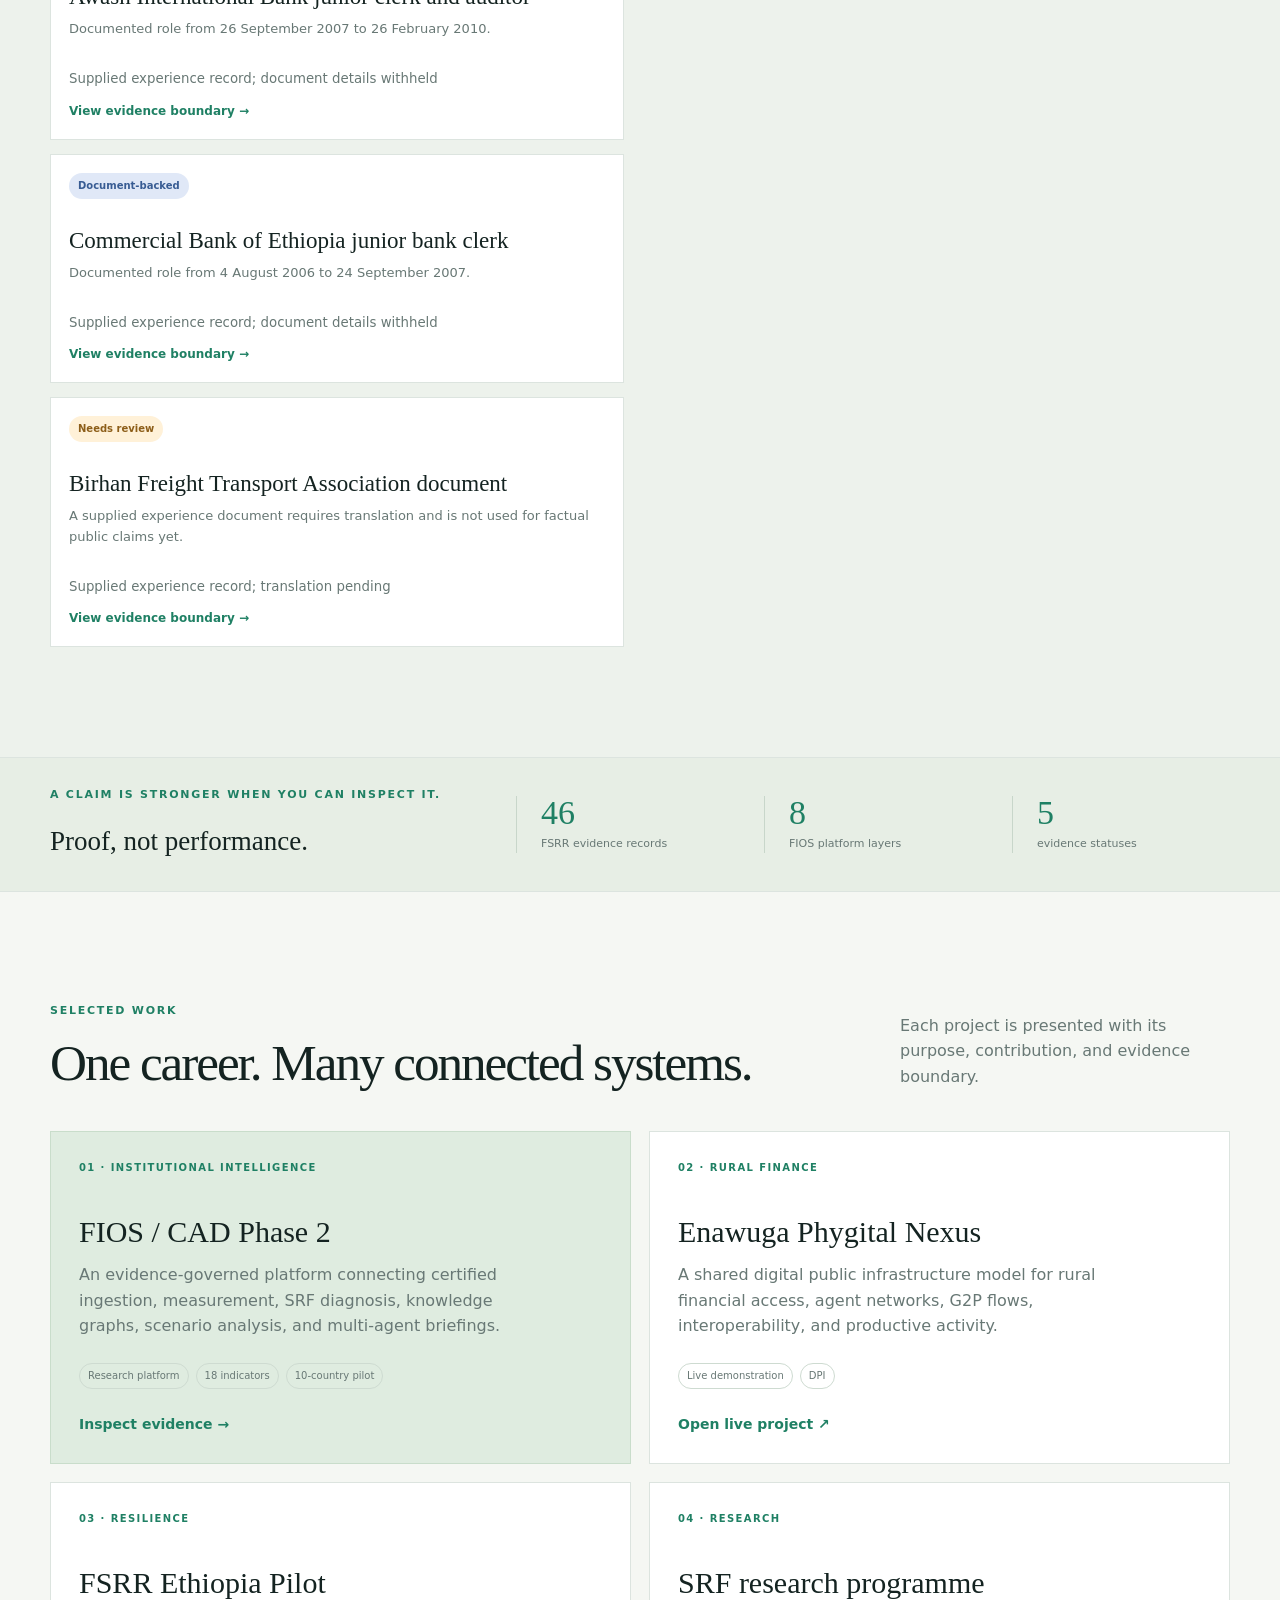
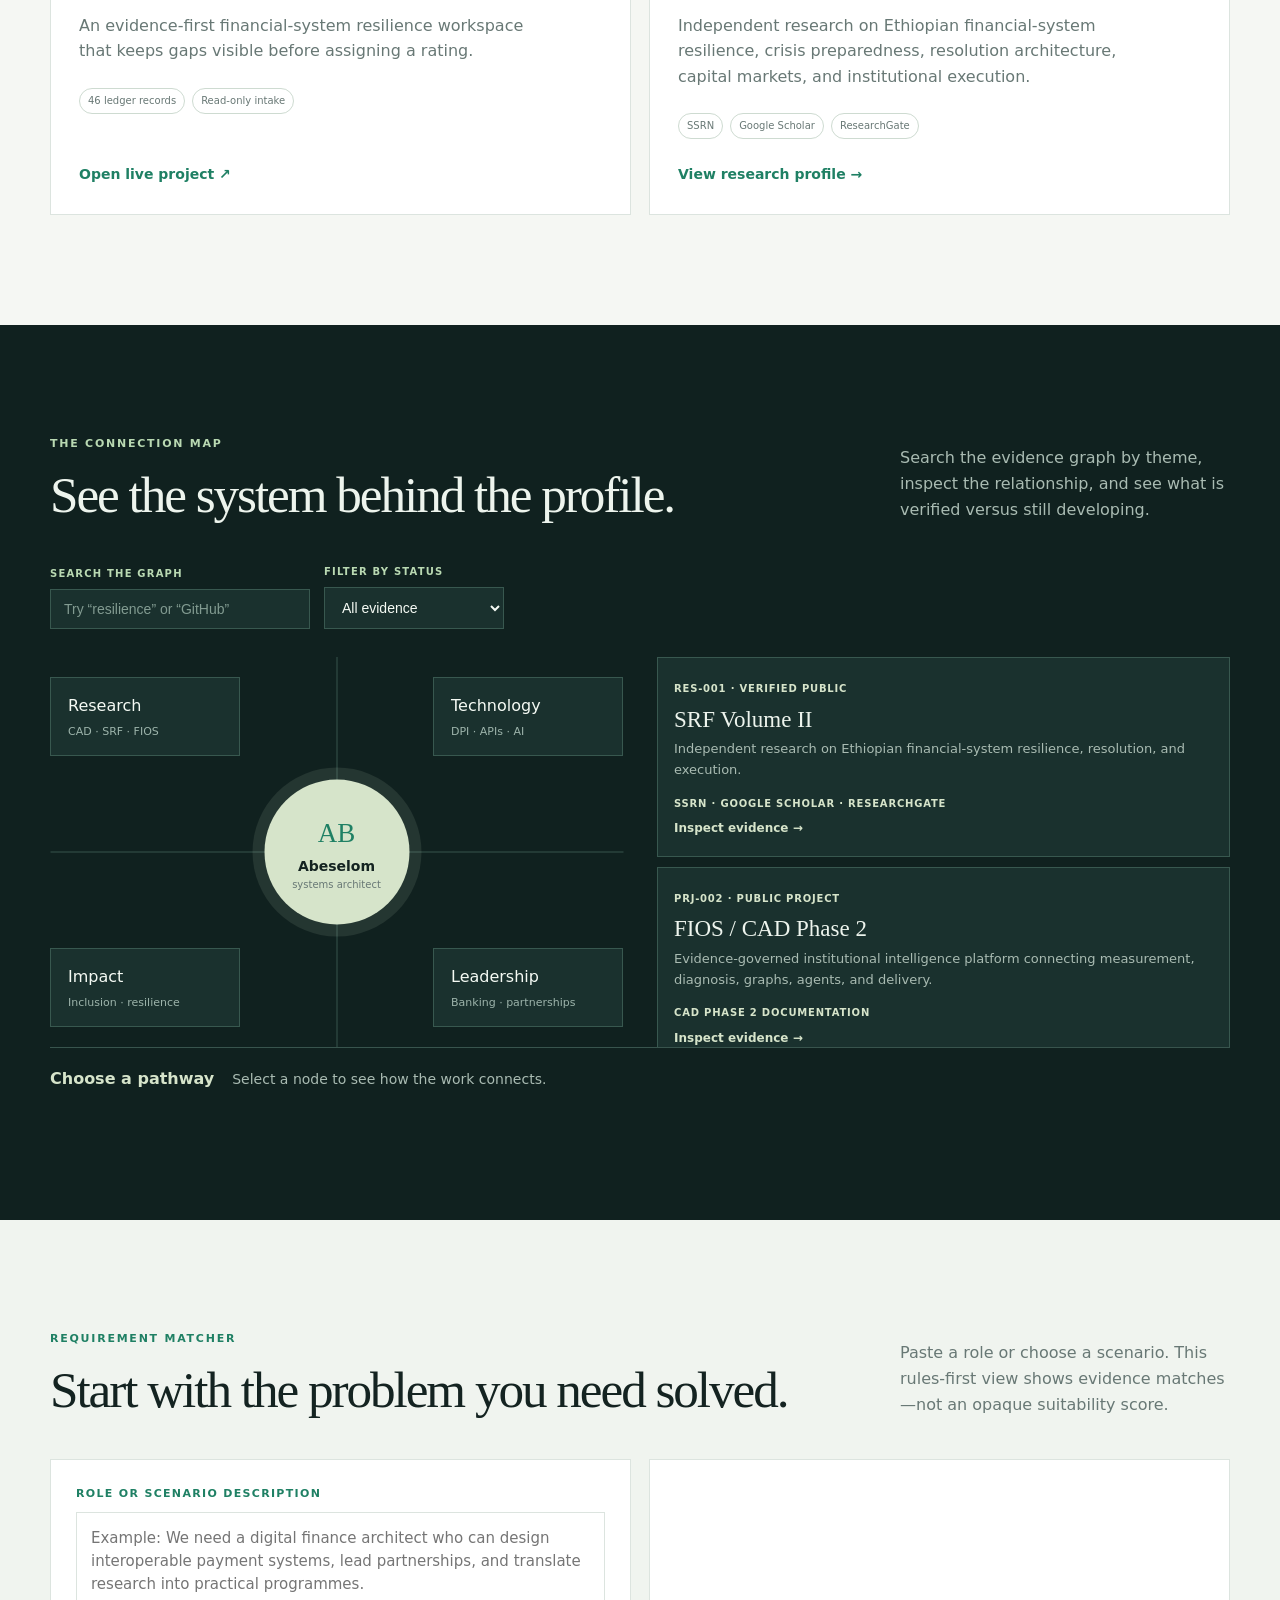
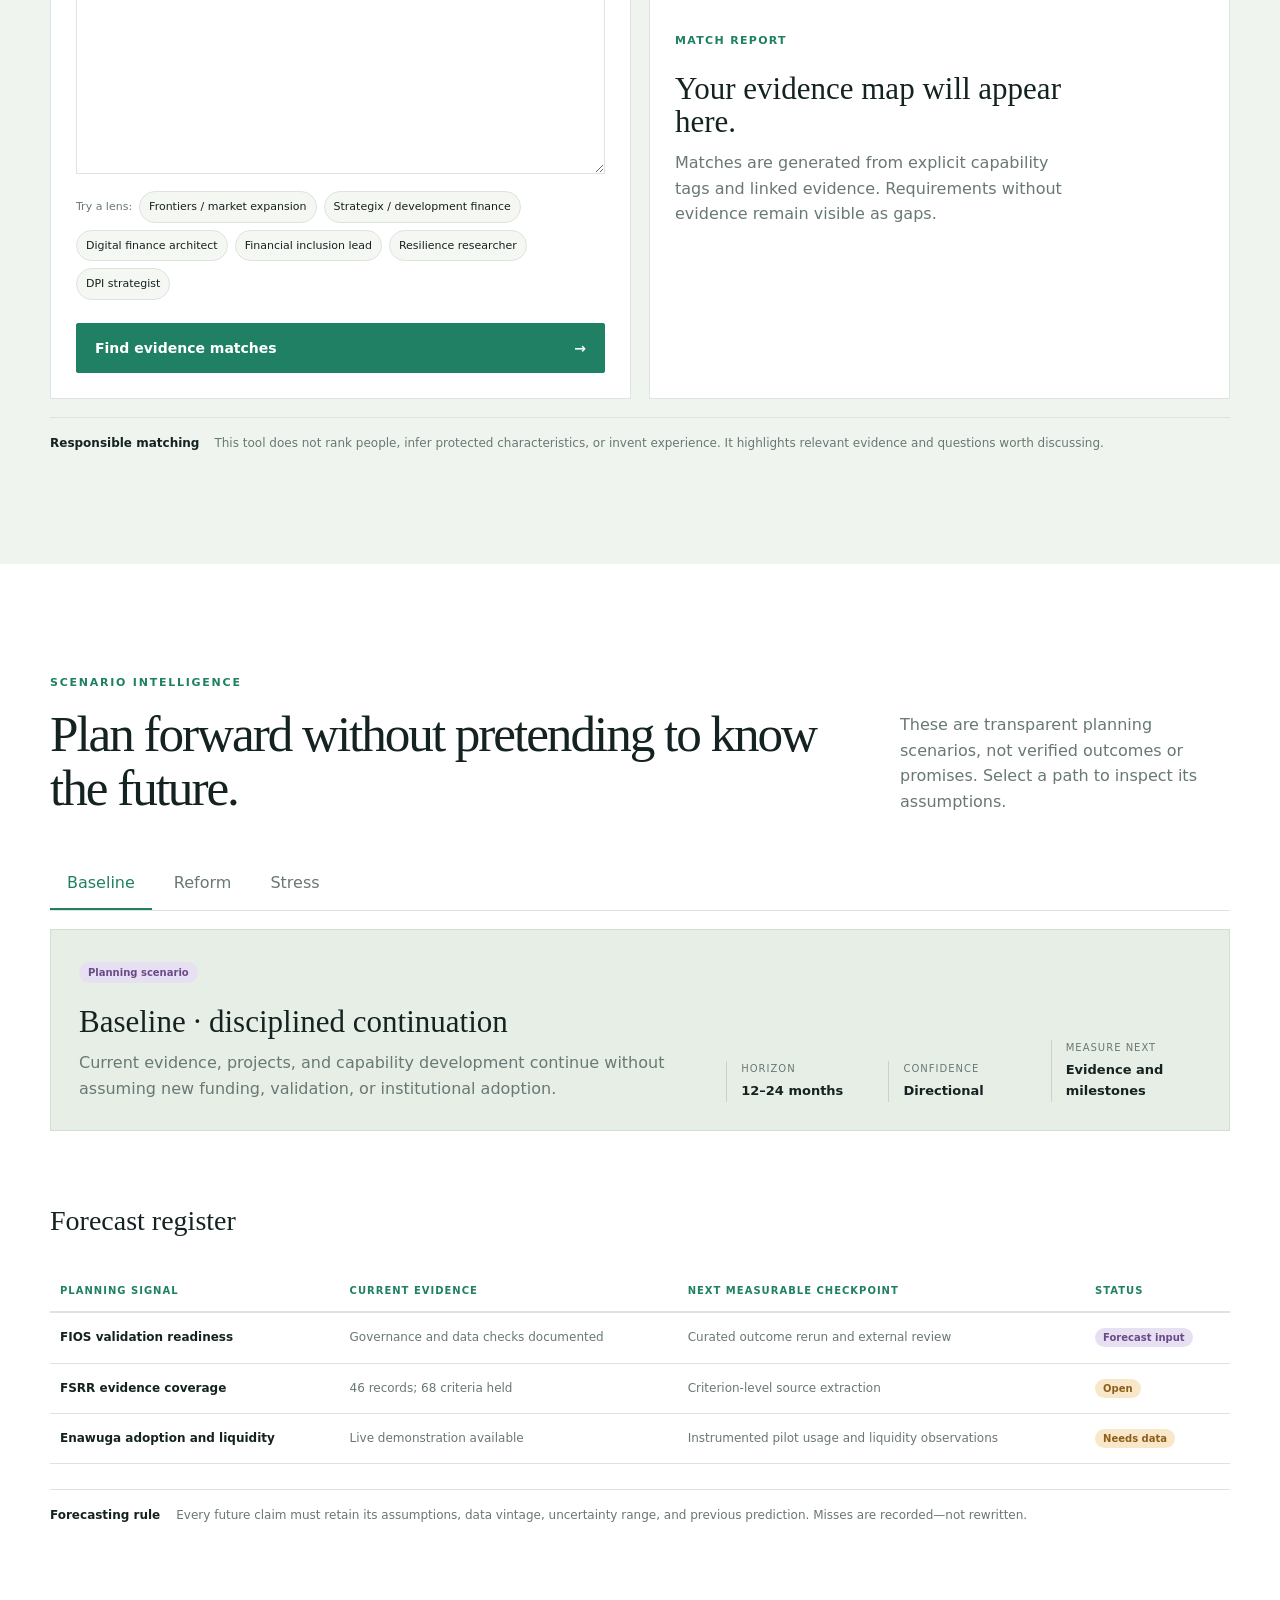
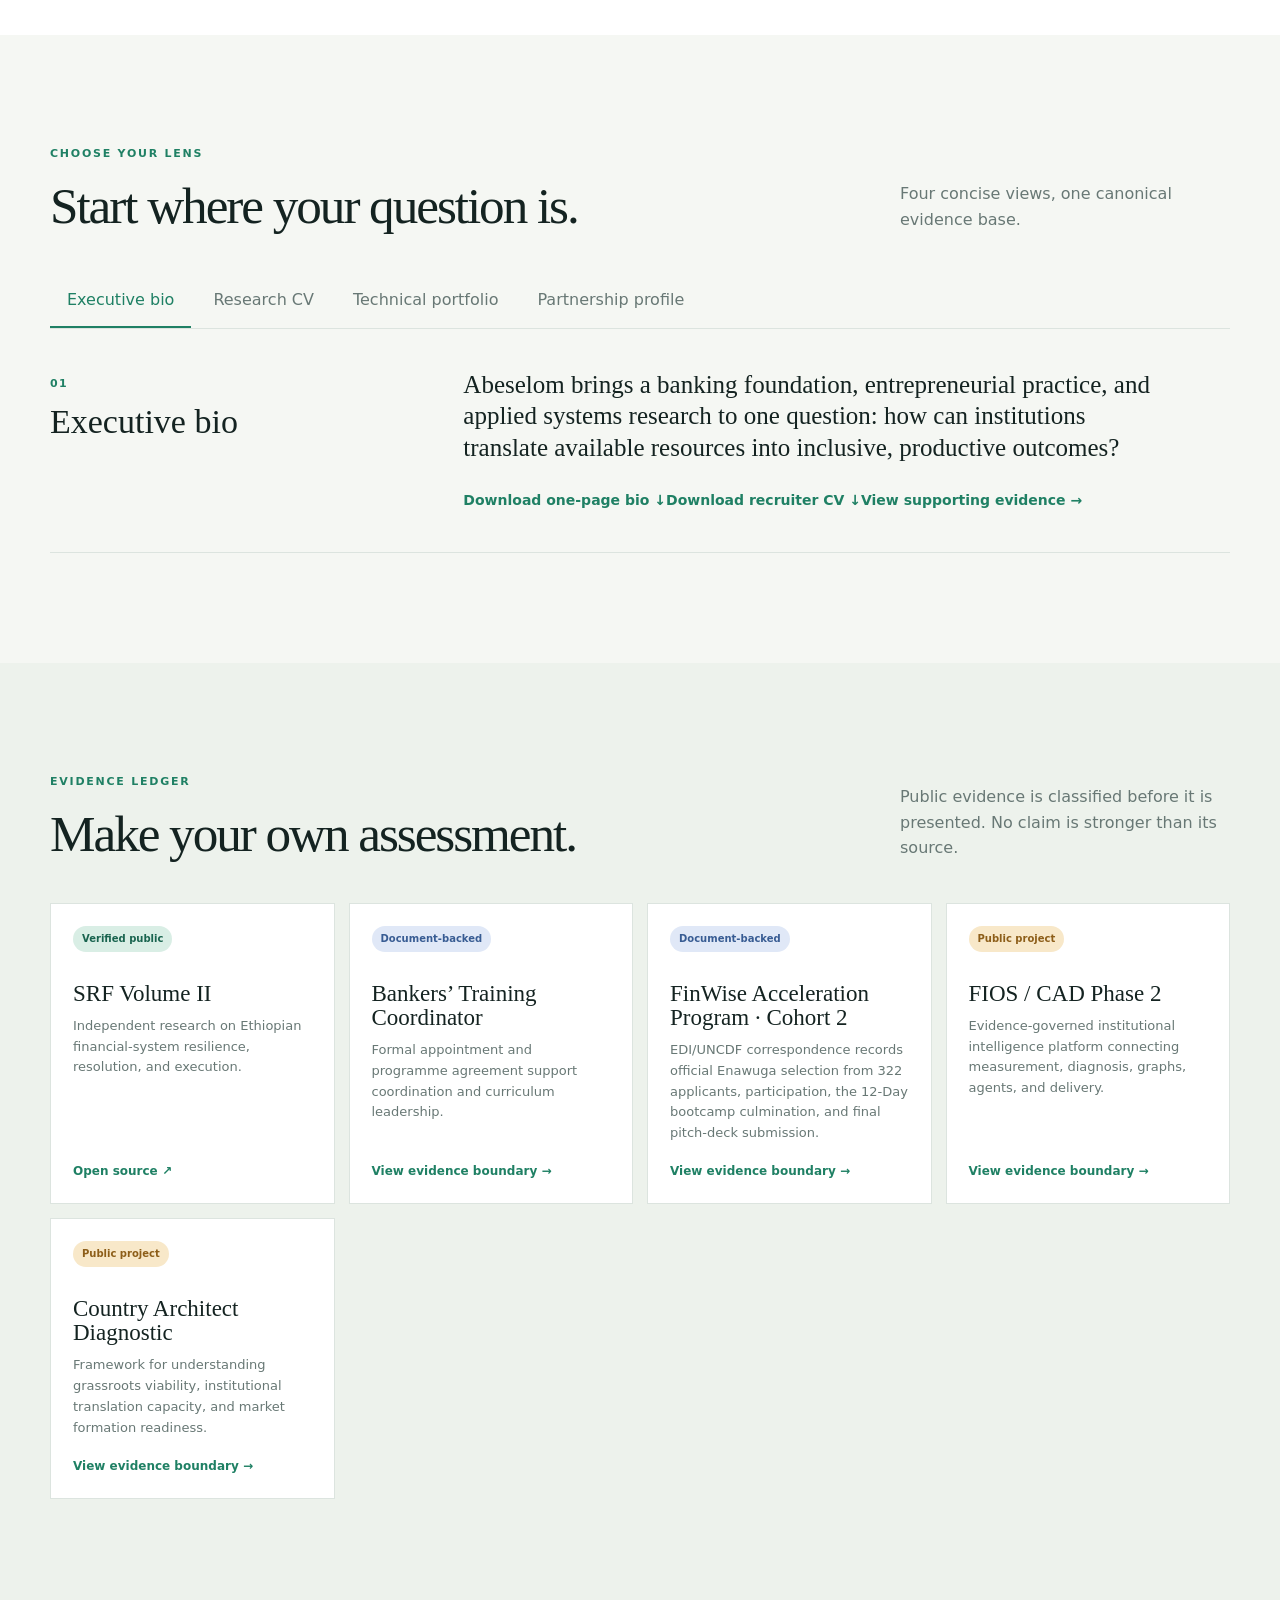
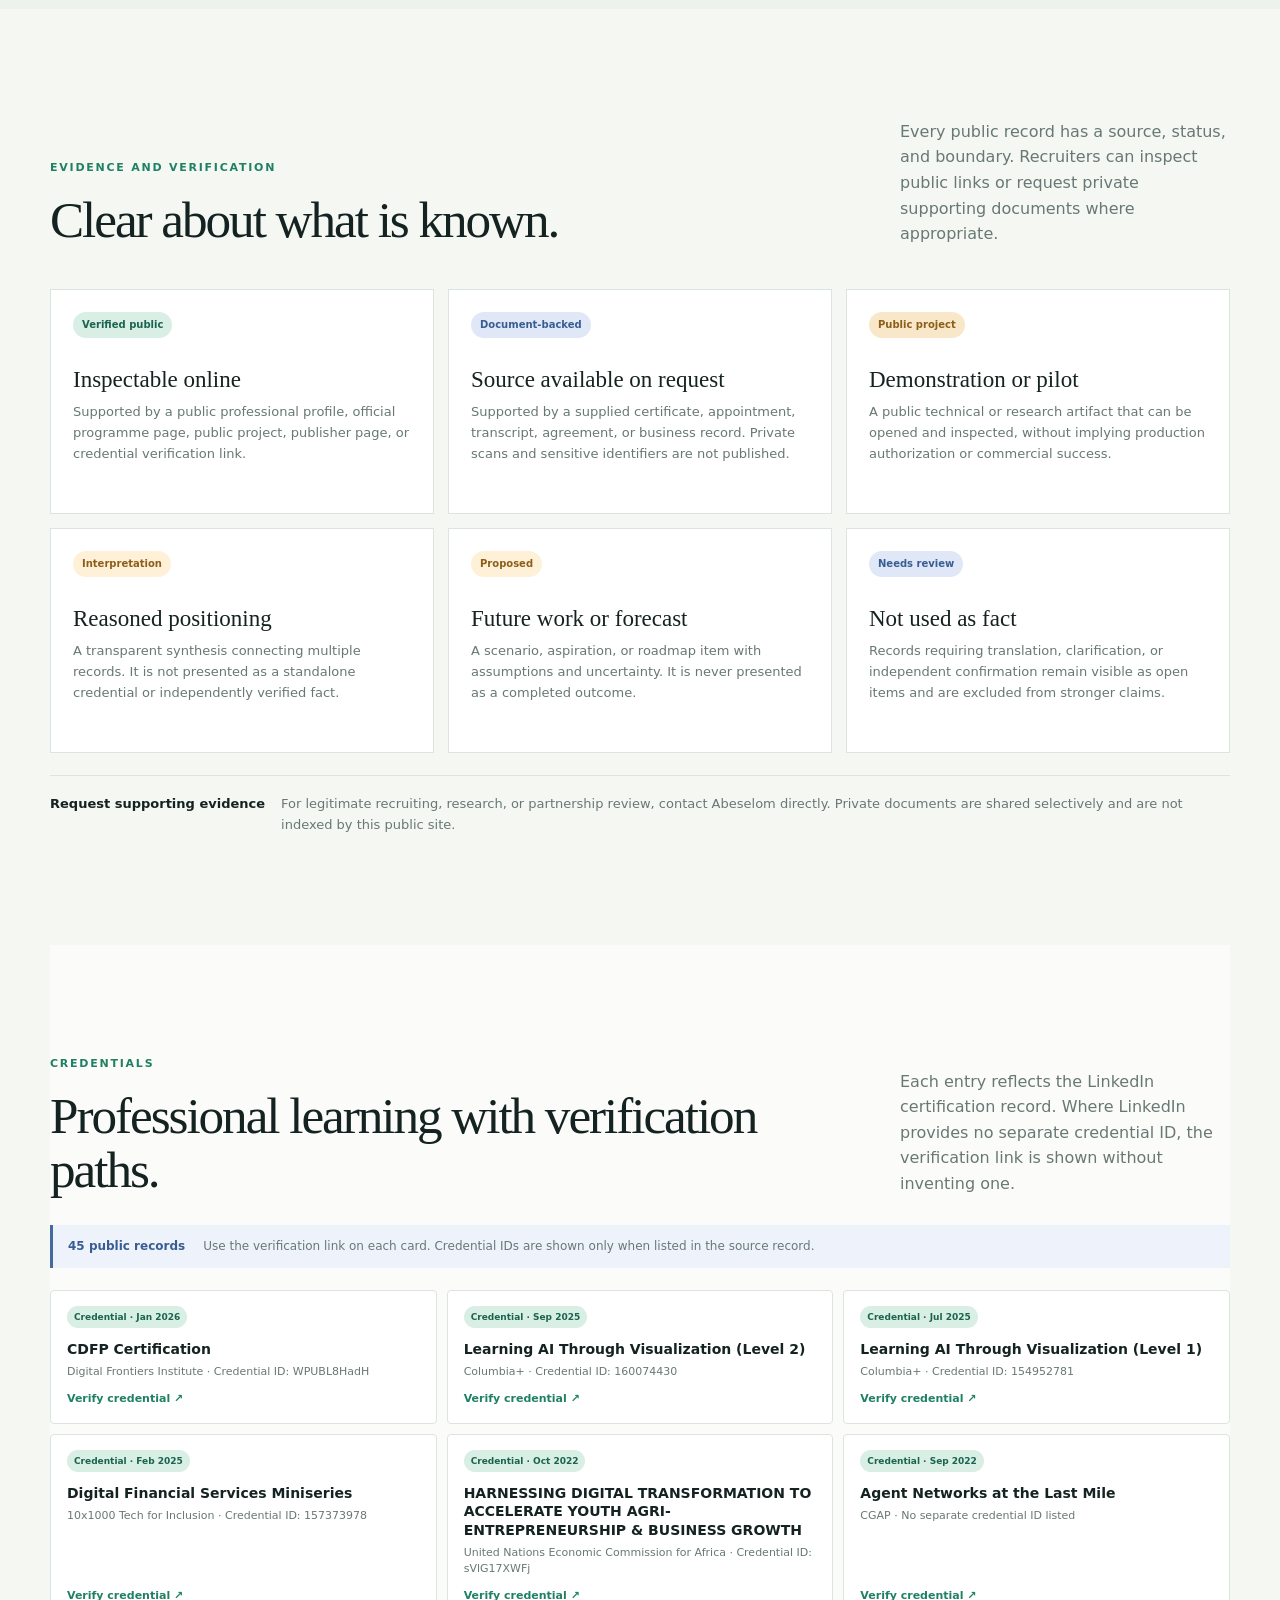
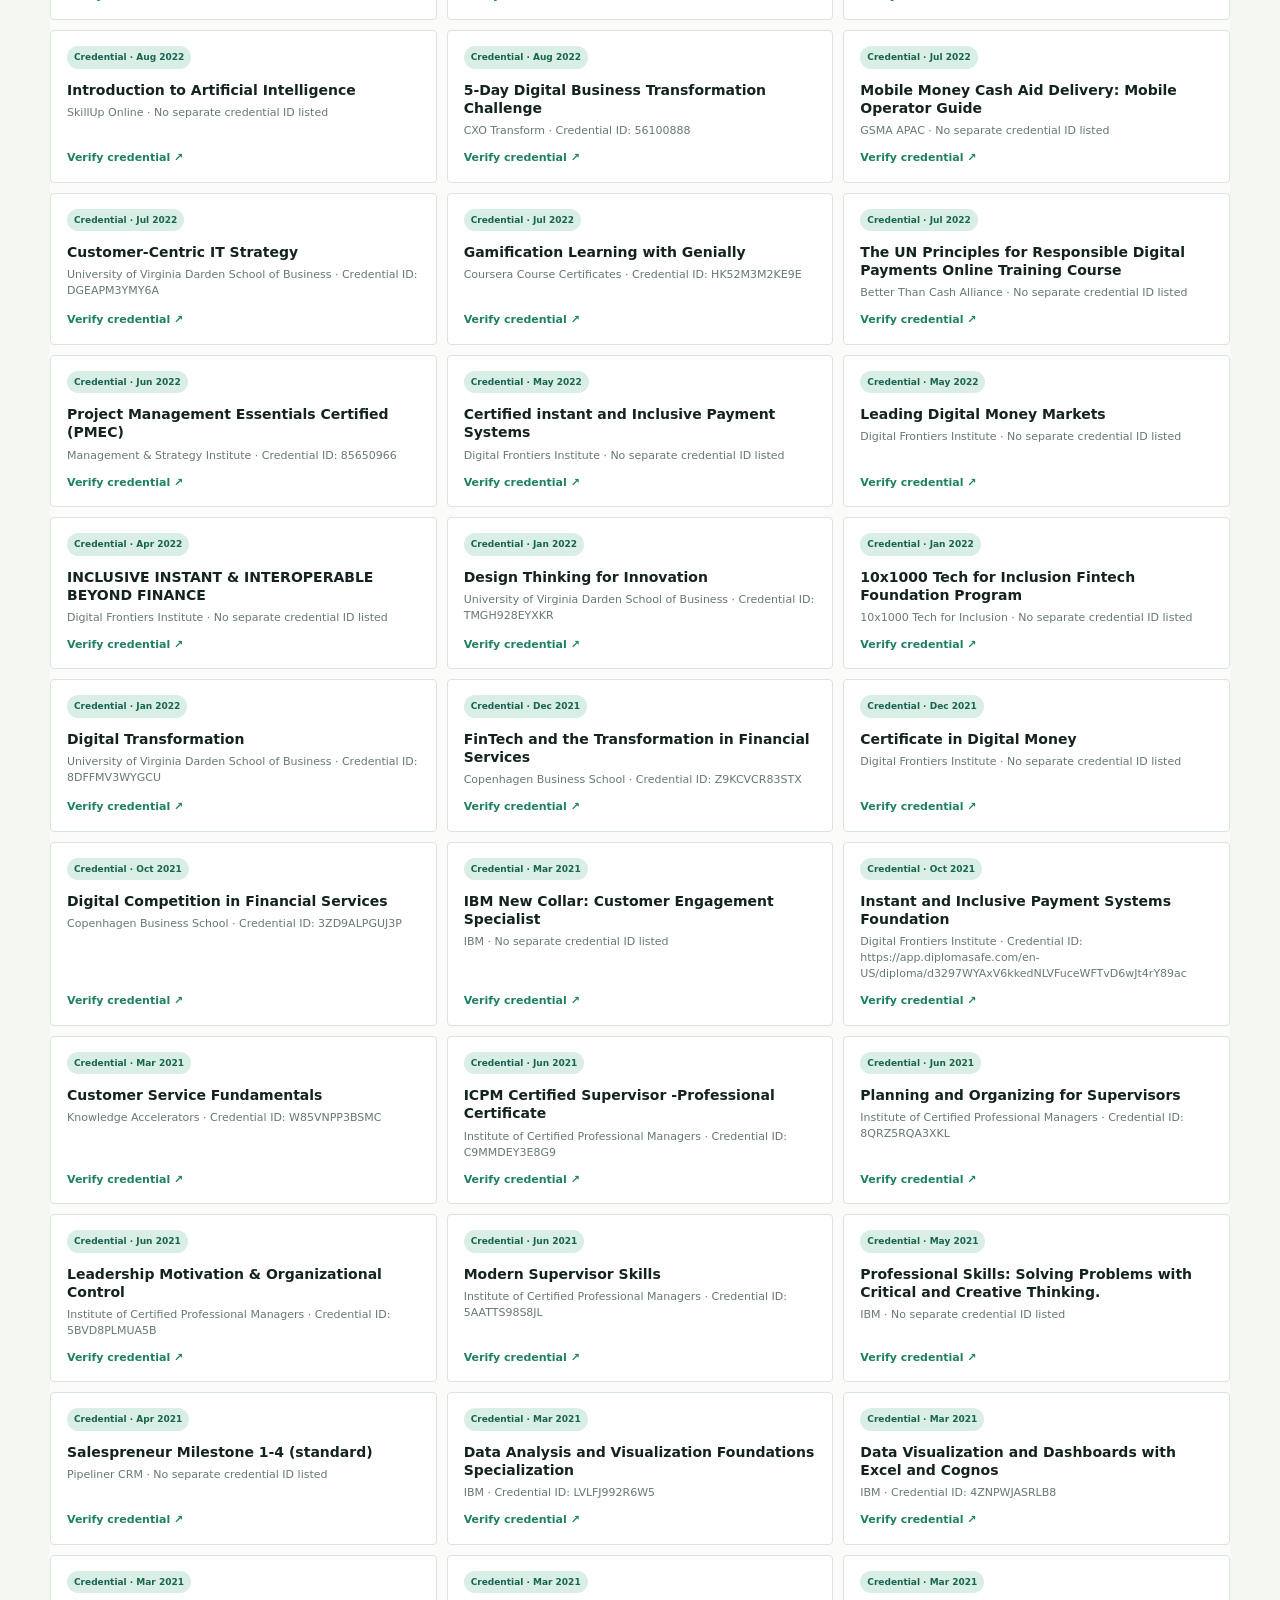
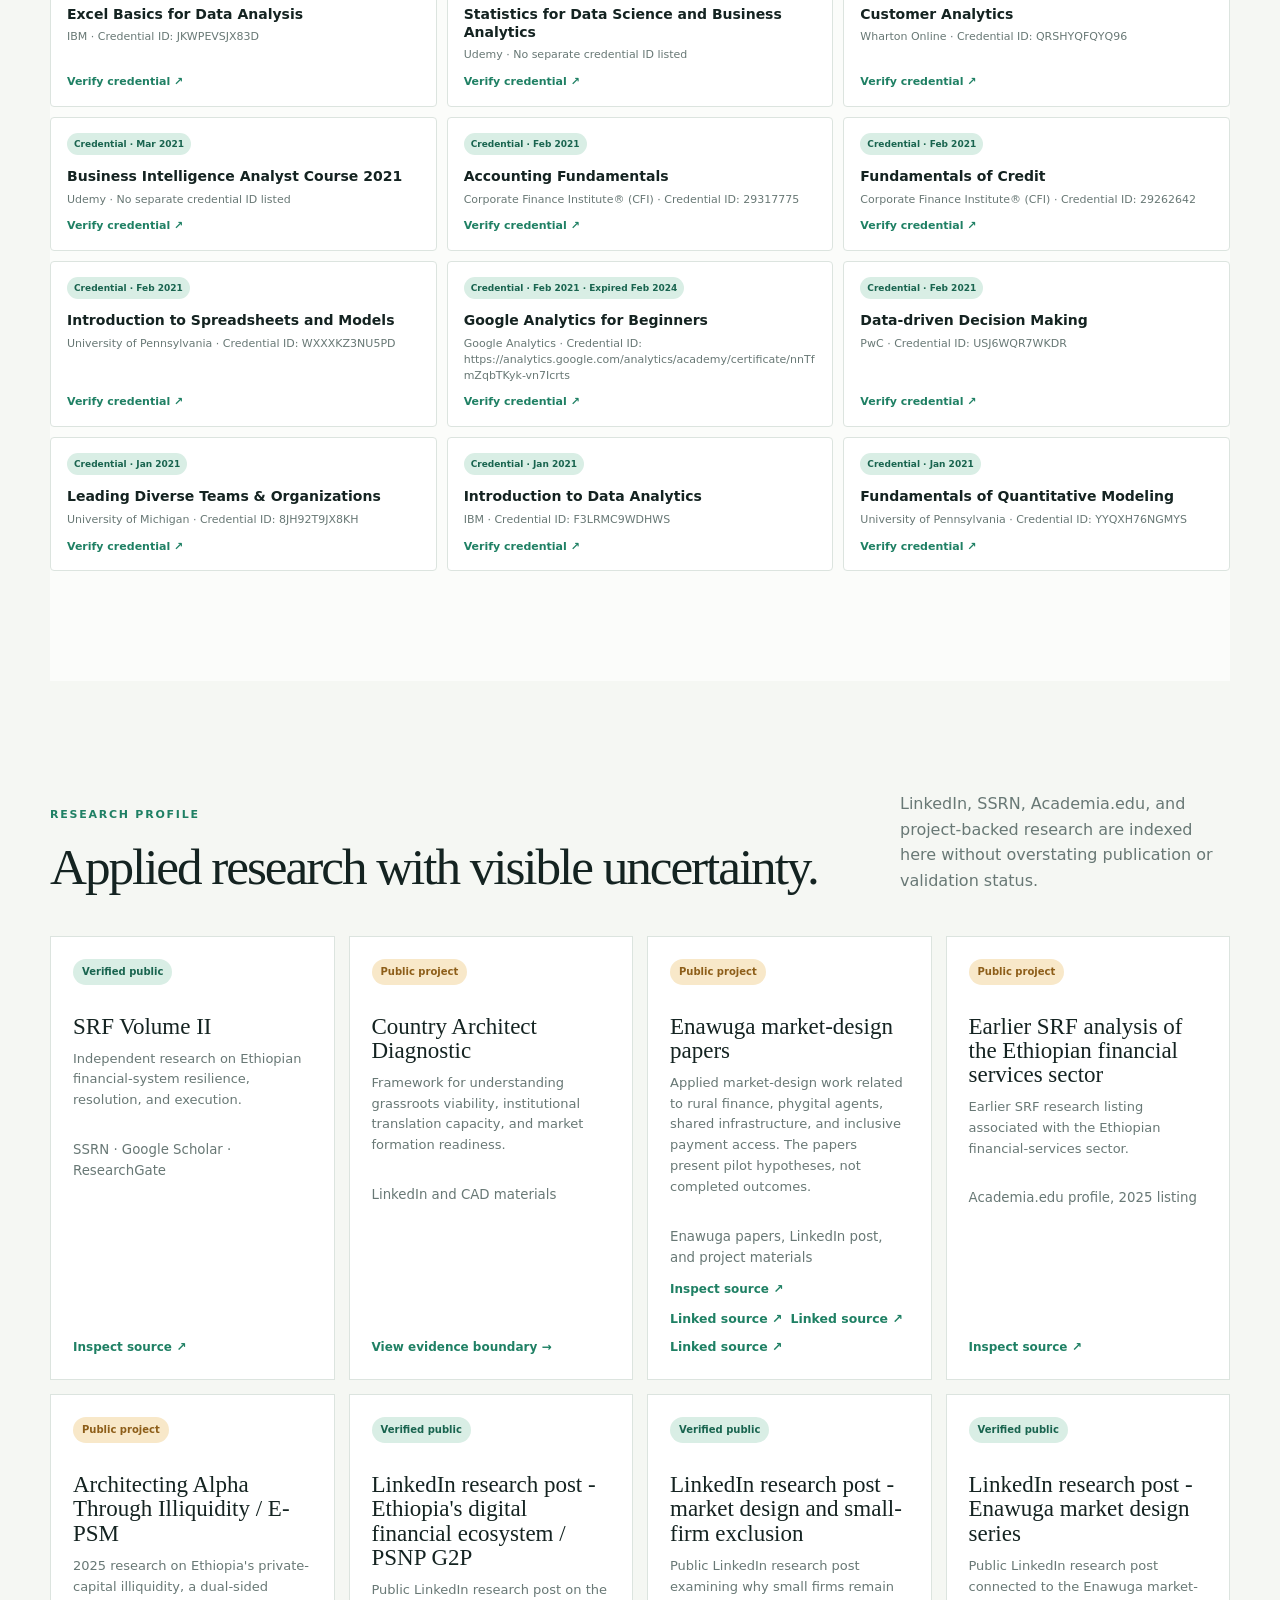
==== commit fa73f766: "Release Increment A public source of truth" ====
--- a/index.html
+++ b/index.html
@@ -52,6 +52,16 @@
       </aside>
     </section>
 
+    <section class="quick-scan" aria-label="Quick portfolio scan">
+      <div class="shell quick-scan-grid">
+        <div class="quick-scan-intro"><span class="panel-number">QUICK SCAN</span><strong>Choose the proof you need first.</strong><span>Each path opens the relevant public view.</span></div>
+        <a class="scan-card scan-card-green" href="#career-education"><strong>Career & education</strong><span>Experience, degrees, training</span><b>Open path →</b></a>
+        <a class="scan-card scan-card-blue" href="#certifications"><strong>45 credentials</strong><span>Credential IDs and verification links</span><b>Inspect records →</b></a>
+        <a class="scan-card scan-card-amber" href="#research"><strong>Research</strong><span>SSRN, Academia.edu, and public work</span><b>View research →</b></a>
+        <a class="scan-card scan-card-violet" href="#matcher"><strong>Match a need</strong><span>Evidence-linked, score-free questions</span><b>Try the matcher →</b></a>
+      </div>
+    </section>
+
     <section class="section alt-bg" id="career-education"><div class="shell"><div class="section-heading"><div><p class="eyebrow">Career and education</p><h2>The path behind the practice.</h2></div><p>Exact public dates are shown where documented. Private records remain available for review on request.</p></div><div class="timeline-grid"><div><h3>Career timeline</h3><div class="evidence-grid compact-grid" id="career-list"></div></div><div><h3>Education and training</h3><div class="evidence-grid compact-grid" id="education-list"></div></div></div></div></section>
 
     <section class="proof-strip" id="proof"><div class="shell proof-grid"><div><p class="eyebrow">A claim is stronger when you can inspect it.</p><h2>Proof, not performance.</h2></div><div class="proof-stat"><strong>46</strong><span>FSRR evidence records</span></div><div class="proof-stat"><strong>8</strong><span>FIOS platform layers</span></div><div class="proof-stat"><strong>5</strong><span>evidence statuses</span></div></div></section>
@@ -103,7 +113,7 @@
 
     <section class="section shell" id="verification"><div class="section-heading"><div><p class="eyebrow">Evidence and verification</p><h2>Clear about what is known.</h2></div><p>Every public record has a source, status, and boundary. Recruiters can inspect public links or request private supporting documents where appropriate.</p></div><div class="verification-grid"><article class="evidence-card"><span class="evidence-badge badge-public">Verified public</span><h3>Inspectable online</h3><p>Supported by a public professional profile, official programme page, public project, publisher page, or credential verification link.</p></article><article class="evidence-card"><span class="evidence-badge badge-doc">Document-backed</span><h3>Source available on request</h3><p>Supported by a supplied certificate, appointment, transcript, agreement, or business record. Private scans and sensitive identifiers are not published.</p></article><article class="evidence-card"><span class="evidence-badge badge-project">Public project</span><h3>Demonstration or pilot</h3><p>A public technical or research artifact that can be opened and inspected, without implying production authorization or commercial success.</p></article><article class="evidence-card"><span class="evidence-badge badge-synthesis">Interpretation</span><h3>Reasoned positioning</h3><p>A transparent synthesis connecting multiple records. It is not presented as a standalone credential or independently verified fact.</p></article><article class="evidence-card"><span class="evidence-badge badge-synthesis">Proposed</span><h3>Future work or forecast</h3><p>A scenario, aspiration, or roadmap item with assumptions and uncertainty. It is never presented as a completed outcome.</p></article><article class="evidence-card"><span class="evidence-badge badge-doc">Needs review</span><h3>Not used as fact</h3><p>Records requiring translation, clarification, or independent confirmation remain visible as open items and are excluded from stronger claims.</p></article></div><div class="verification-note"><strong>Request supporting evidence</strong><span>For legitimate recruiting, research, or partnership review, contact Abeselom directly. Private documents are shared selectively and are not indexed by this public site.</span></div></section>
 
-    <section class="section shell" id="certifications"><div class="section-heading"><div><p class="eyebrow">Credentials</p><h2>Professional learning with verification paths.</h2></div><p>Each entry reflects the LinkedIn certification record. Where LinkedIn provides no separate credential ID, the verification link is shown without inventing one.</p></div><div class="evidence-grid" id="certification-list"></div></section>
+    <section class="section shell certifications-section" id="certifications"><div class="section-heading"><div><p class="eyebrow">Credentials</p><h2>Professional learning with verification paths.</h2></div><p>Each entry reflects the LinkedIn certification record. Where LinkedIn provides no separate credential ID, the verification link is shown without inventing one.</p></div><div class="certification-note"><strong>45 public records</strong><span>Use the verification link on each card. Credential IDs are shown only when listed in the source record.</span></div><div class="evidence-grid certification-grid" id="certification-list"></div></section>
 
     <section class="section shell" id="research"><div class="section-heading"><div><p class="eyebrow">Research profile</p><h2>Applied research with visible uncertainty.</h2></div><p>LinkedIn, SSRN, Academia.edu, and project-backed research are indexed here without overstating publication or validation status.</p></div><div class="evidence-grid" id="research-list"></div><div class="quote-card"><span class="quote-mark">“</span><blockquote>Reasoning must not override measurement; incorrect predictions should be logged, not smoothed away.</blockquote><p>Method principle · CAD / SRF / FIOS programme</p></div></section>
 
--- a/styles.css
+++ b/styles.css
@@ -7,3 +7,5 @@
 .timeline-grid{display:grid;grid-template-columns:1fr 1fr;gap:32px}.timeline-grid>div>h3{margin:0 0 16px}.compact-grid{grid-template-columns:1fr}.compact-grid .evidence-card{padding:18px}.evidence-card small{display:block;color:var(--muted);margin:10px 0 12px}.source-links{display:flex;flex-wrap:wrap;gap:8px;margin-top:10px}.source-links a{font-size:.78rem;color:var(--green)}#research-list{margin-bottom:28px}@media(max-width:800px){.timeline-grid{grid-template-columns:1fr;gap:28px}}
 .hero-actions{flex-wrap:wrap}
 .verification-grid{display:grid;grid-template-columns:repeat(3,1fr);gap:14px}.verification-grid .evidence-card{min-height:225px}.verification-note{display:flex;gap:16px;margin-top:22px;padding-top:18px;border-top:1px solid var(--line);color:var(--muted);font-size:13px}.verification-note strong{color:var(--ink);white-space:nowrap}@media(max-width:900px){.verification-grid{grid-template-columns:repeat(2,1fr)}}@media(max-width:640px){.verification-grid{grid-template-columns:1fr}.verification-note{display:block}.verification-note strong{display:block;margin-bottom:6px}}
+.quick-scan{background:#fff;border-top:1px solid var(--line);border-bottom:1px solid var(--line)}.quick-scan-grid{display:grid;grid-template-columns:1.25fr repeat(4,1fr);gap:10px;padding:14px 0}.quick-scan-intro,.scan-card{min-height:112px;padding:16px;display:flex;flex-direction:column;justify-content:space-between}.quick-scan-intro{padding-left:0}.quick-scan-intro strong{font-family:var(--serif);font-size:20px;line-height:1.1;font-weight:400;margin:8px 0 4px}.quick-scan-intro>span:last-child{font-size:11px;color:var(--muted)}.scan-card{border:1px solid var(--line);transition:transform .2s,box-shadow .2s}.scan-card:hover,.scan-card:focus-visible{transform:translateY(-3px);box-shadow:0 8px 18px rgba(20,35,33,.08)}.scan-card strong{font-size:13px}.scan-card span{font-size:11px;color:var(--muted);line-height:1.35}.scan-card b{font-size:10px;letter-spacing:.04em}.scan-card-green{background:#edf7f0;border-color:#cce4d3}.scan-card-green b{color:#19644f}.scan-card-blue{background:#eef3fb;border-color:#d5e0f2}.scan-card-blue b{color:#385c93}.scan-card-amber{background:#fff8ea;border-color:#f1dfb8}.scan-card-amber b{color:#8d5e19}.scan-card-violet{background:#f4eff9;border-color:#e2d7ee}.scan-card-violet b{color:#6a4a89}.certifications-section{background:#fbfcfa}.certification-note{display:flex;gap:18px;align-items:baseline;border-left:3px solid var(--blue);background:#eef3fb;padding:12px 15px;margin:-14px 0 22px;font-size:12px;color:var(--muted)}.certification-note strong{color:#385c93;white-space:nowrap}.certification-grid{grid-template-columns:repeat(3,1fr);gap:10px}.certification-grid .evidence-card{min-height:0;padding:15px 16px;border-radius:4px}.certification-grid .evidence-card h3{font-family:var(--sans);font-size:14px;line-height:1.3;font-weight:750;margin:12px 0 6px}.certification-grid .evidence-card p{font-size:11px;line-height:1.45;margin:0 0 10px}.certification-grid .evidence-card a{font-size:11px}.certification-grid .evidence-badge{font-size:9px;padding:4px 7px}.badge-review{background:#fff1d8;color:#8d5e19}.verification-grid .badge-synthesis:last-of-type{background:#fff1d8;color:#8d5e19}
+@media(max-width:1100px){.quick-scan-grid{grid-template-columns:1.2fr repeat(2,1fr)}.quick-scan-intro{grid-row:span 2}.certification-grid{grid-template-columns:repeat(2,1fr)}}@media(max-width:640px){.quick-scan-grid{grid-template-columns:1fr 1fr}.quick-scan-intro{grid-column:span 2;min-height:0;padding:10px 0}.scan-card{min-height:108px}.certification-note{display:block}.certification-note strong{display:block;margin-bottom:4px}.certification-grid{grid-template-columns:1fr}}
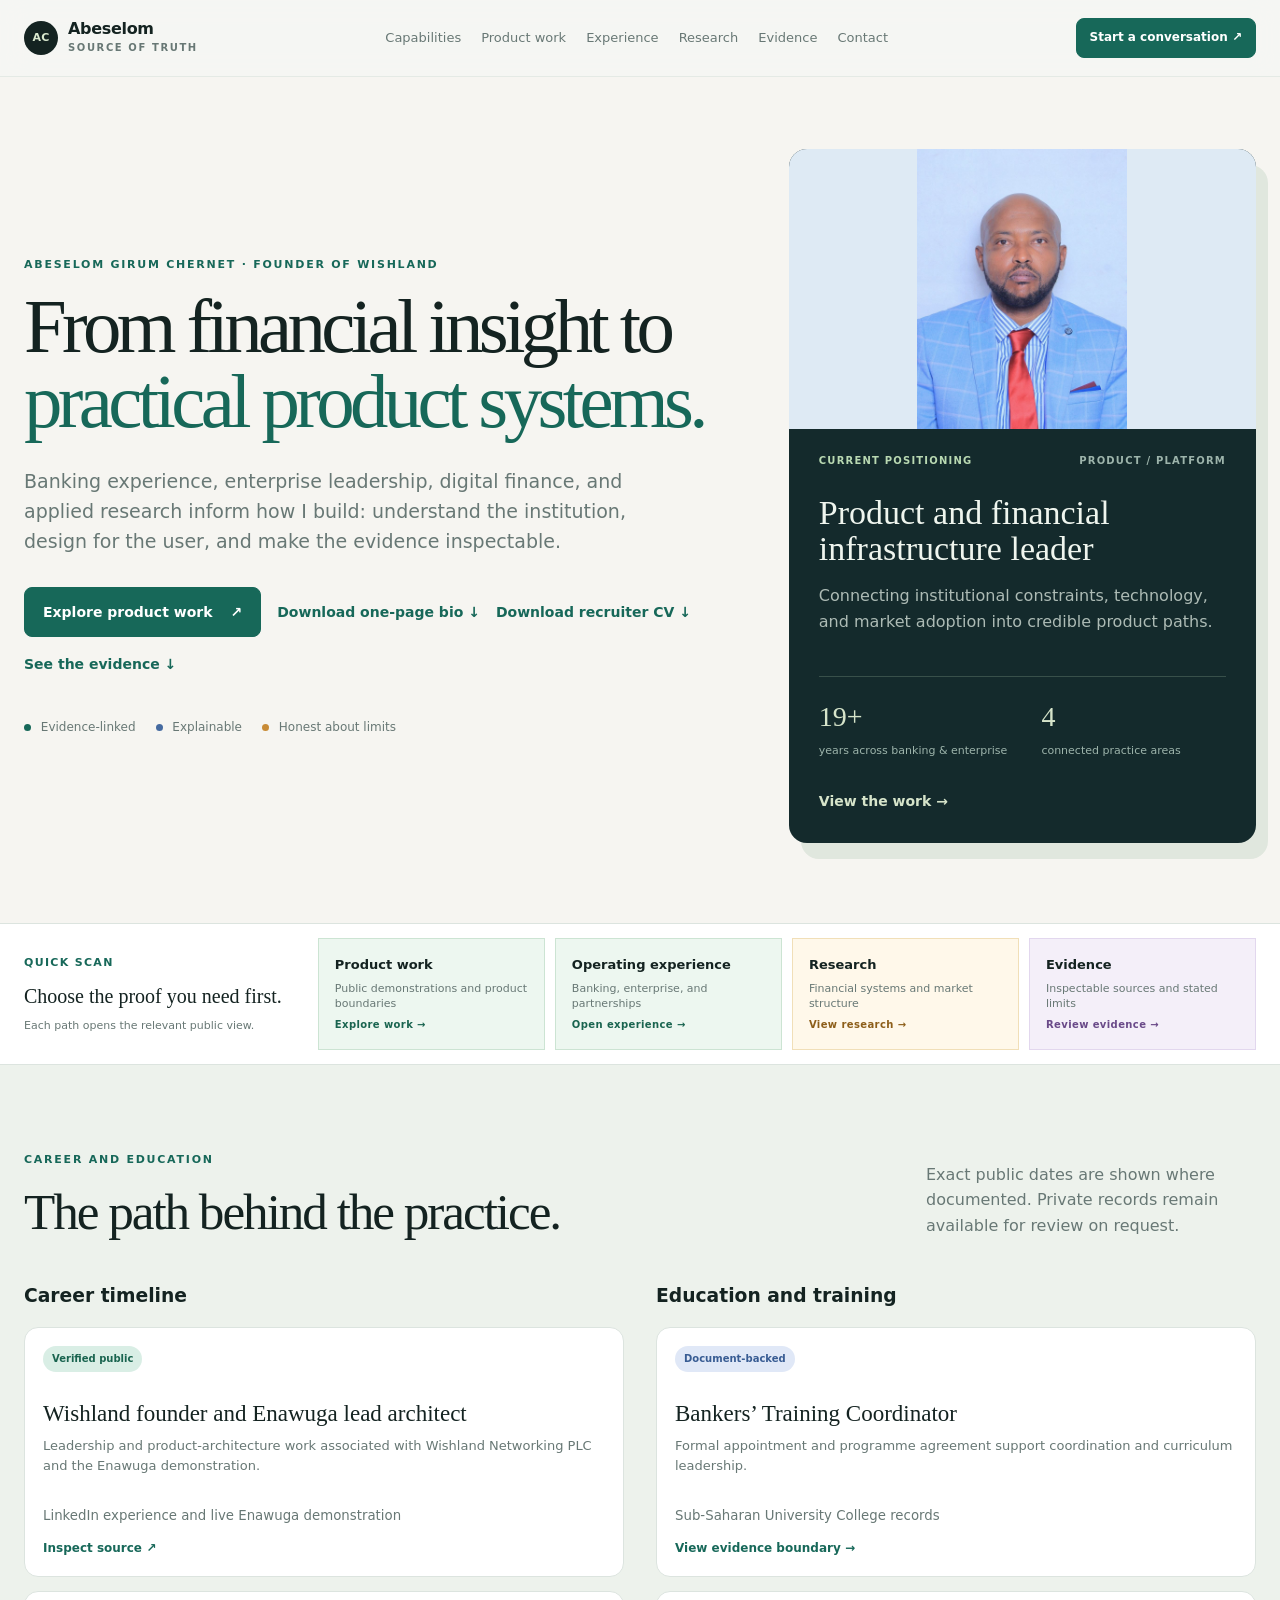
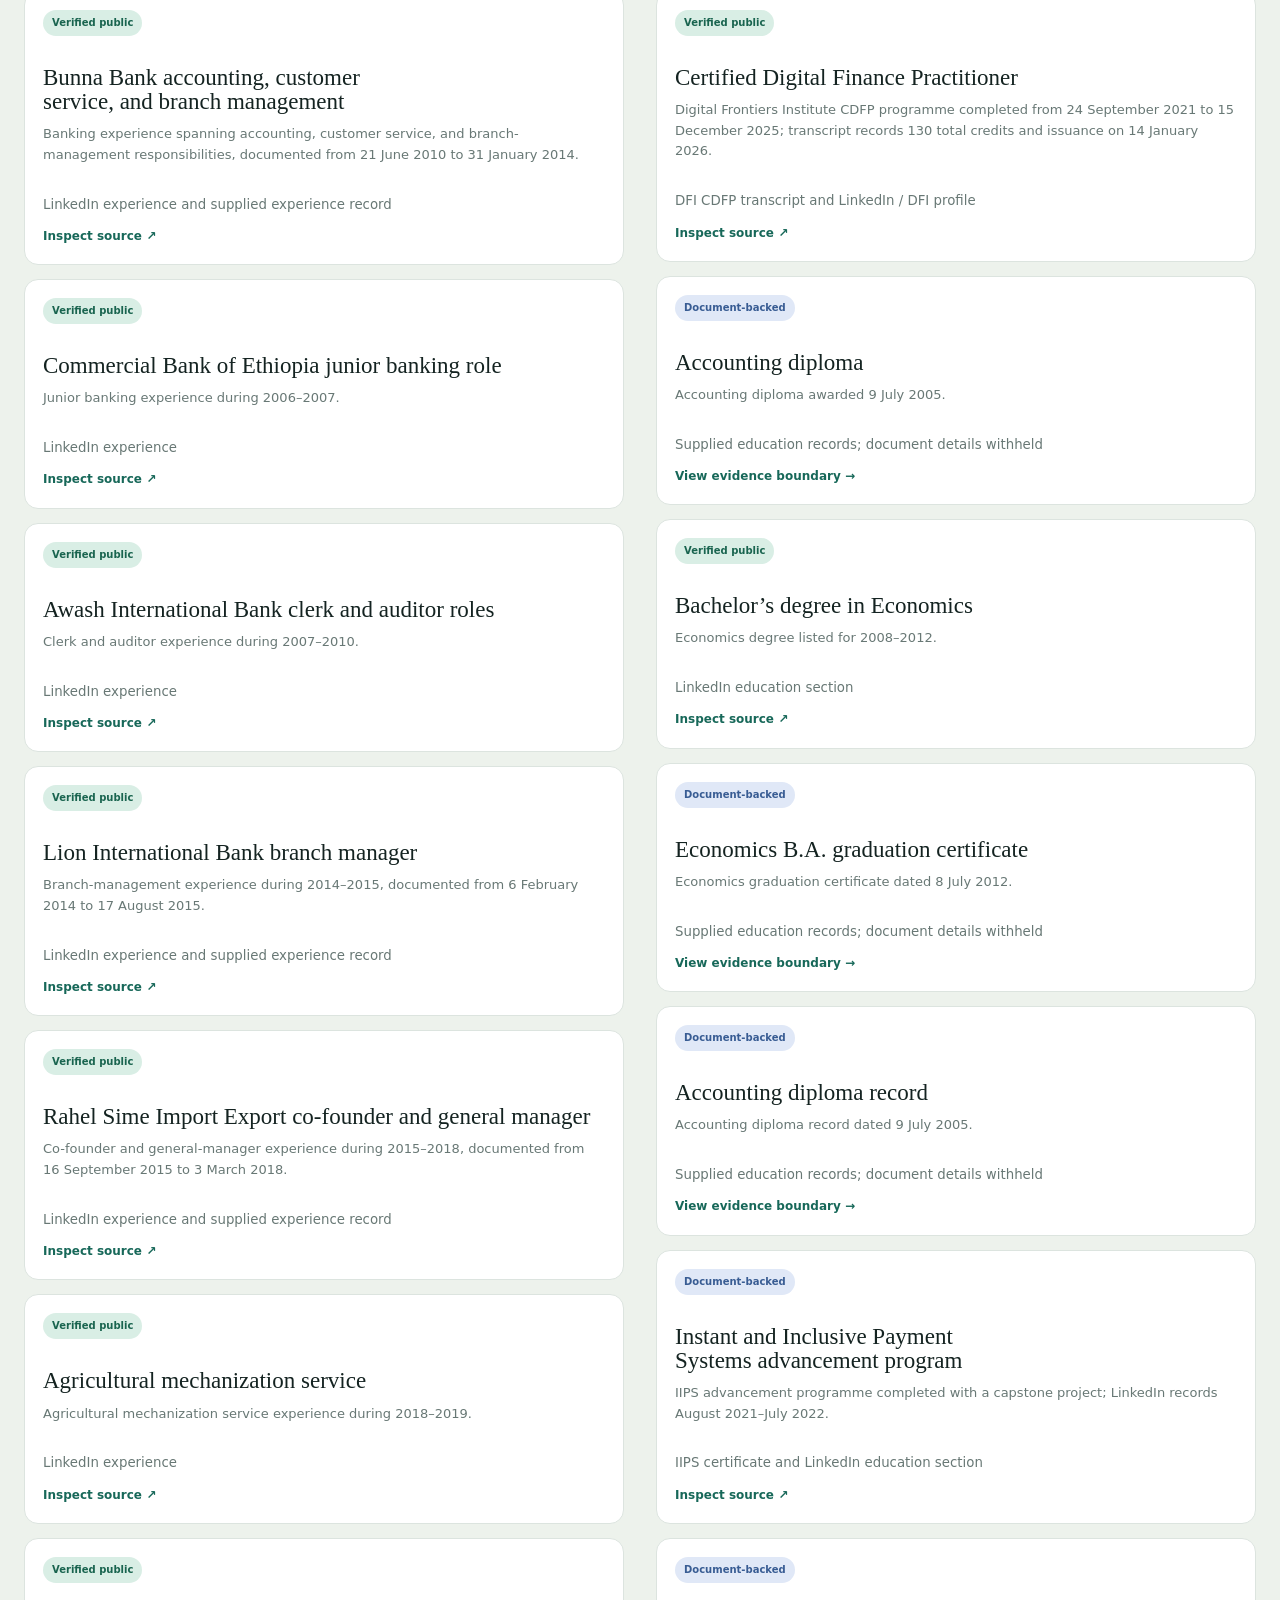
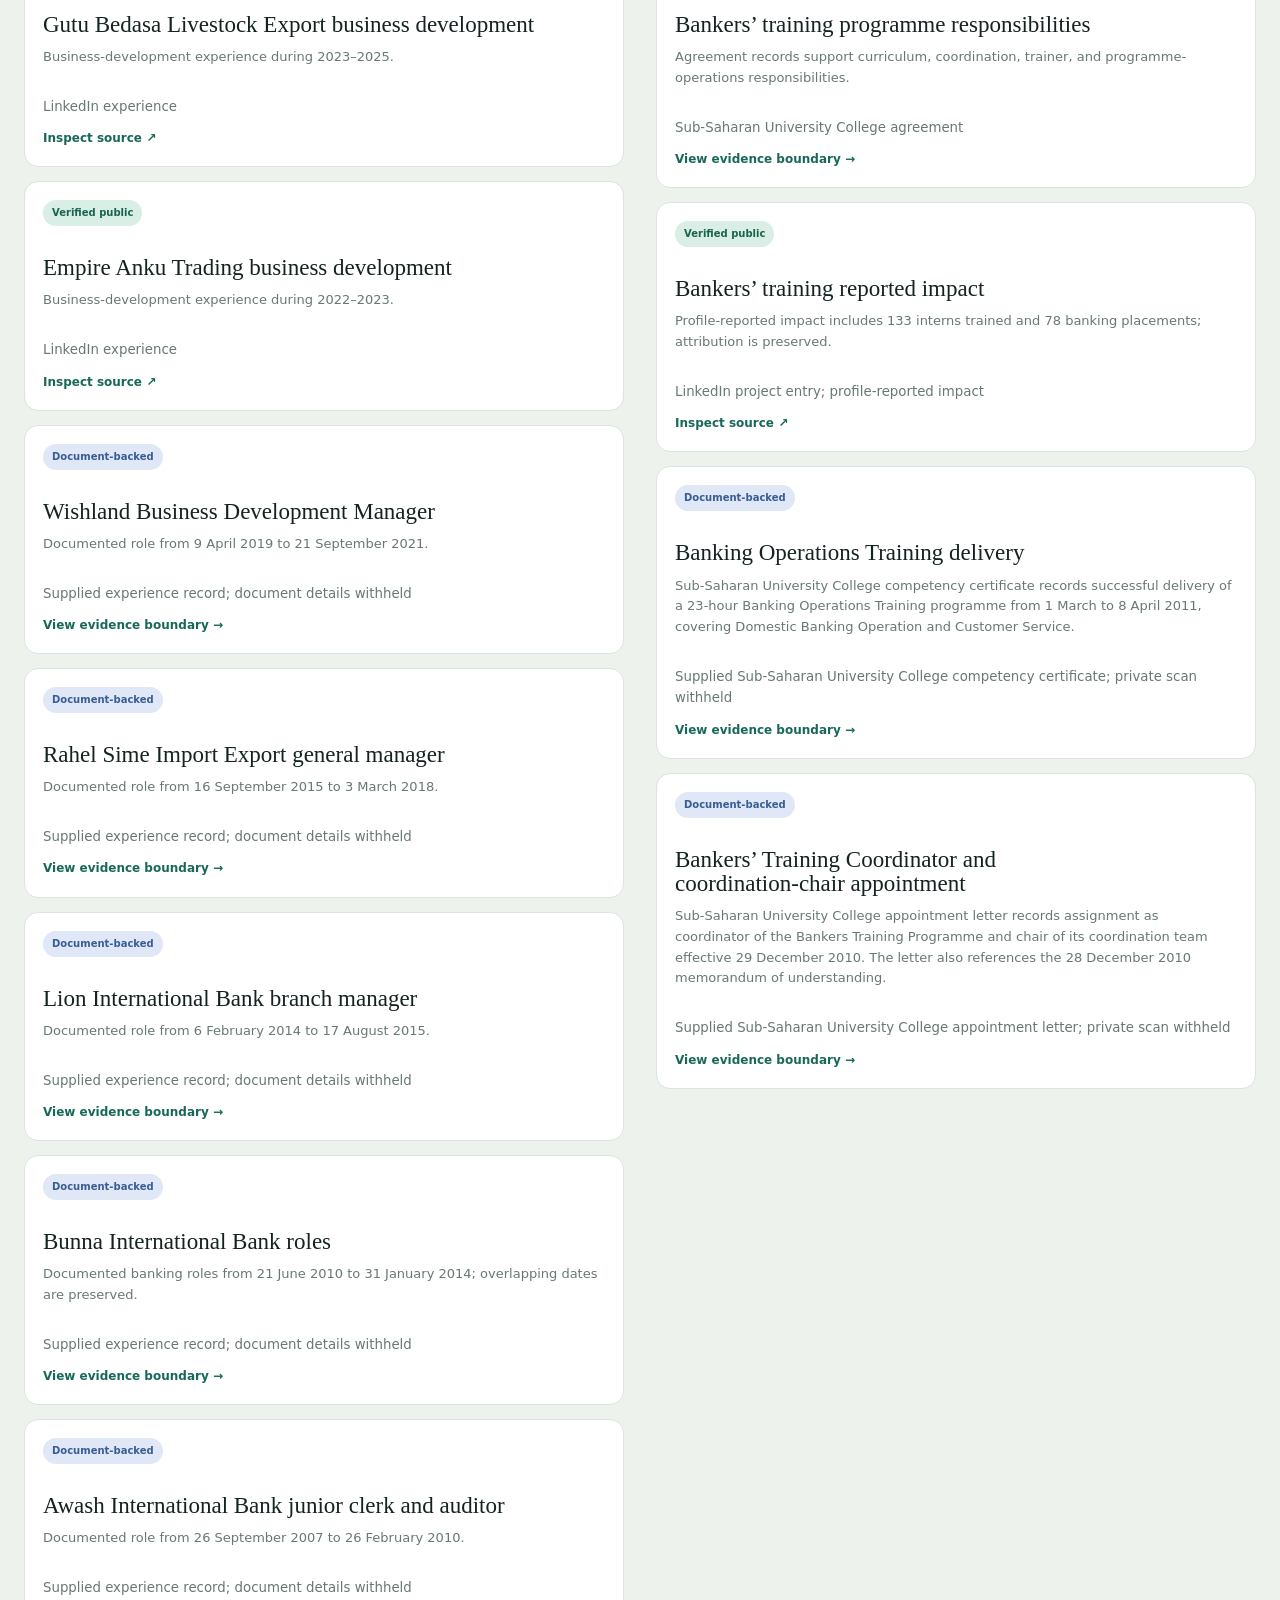
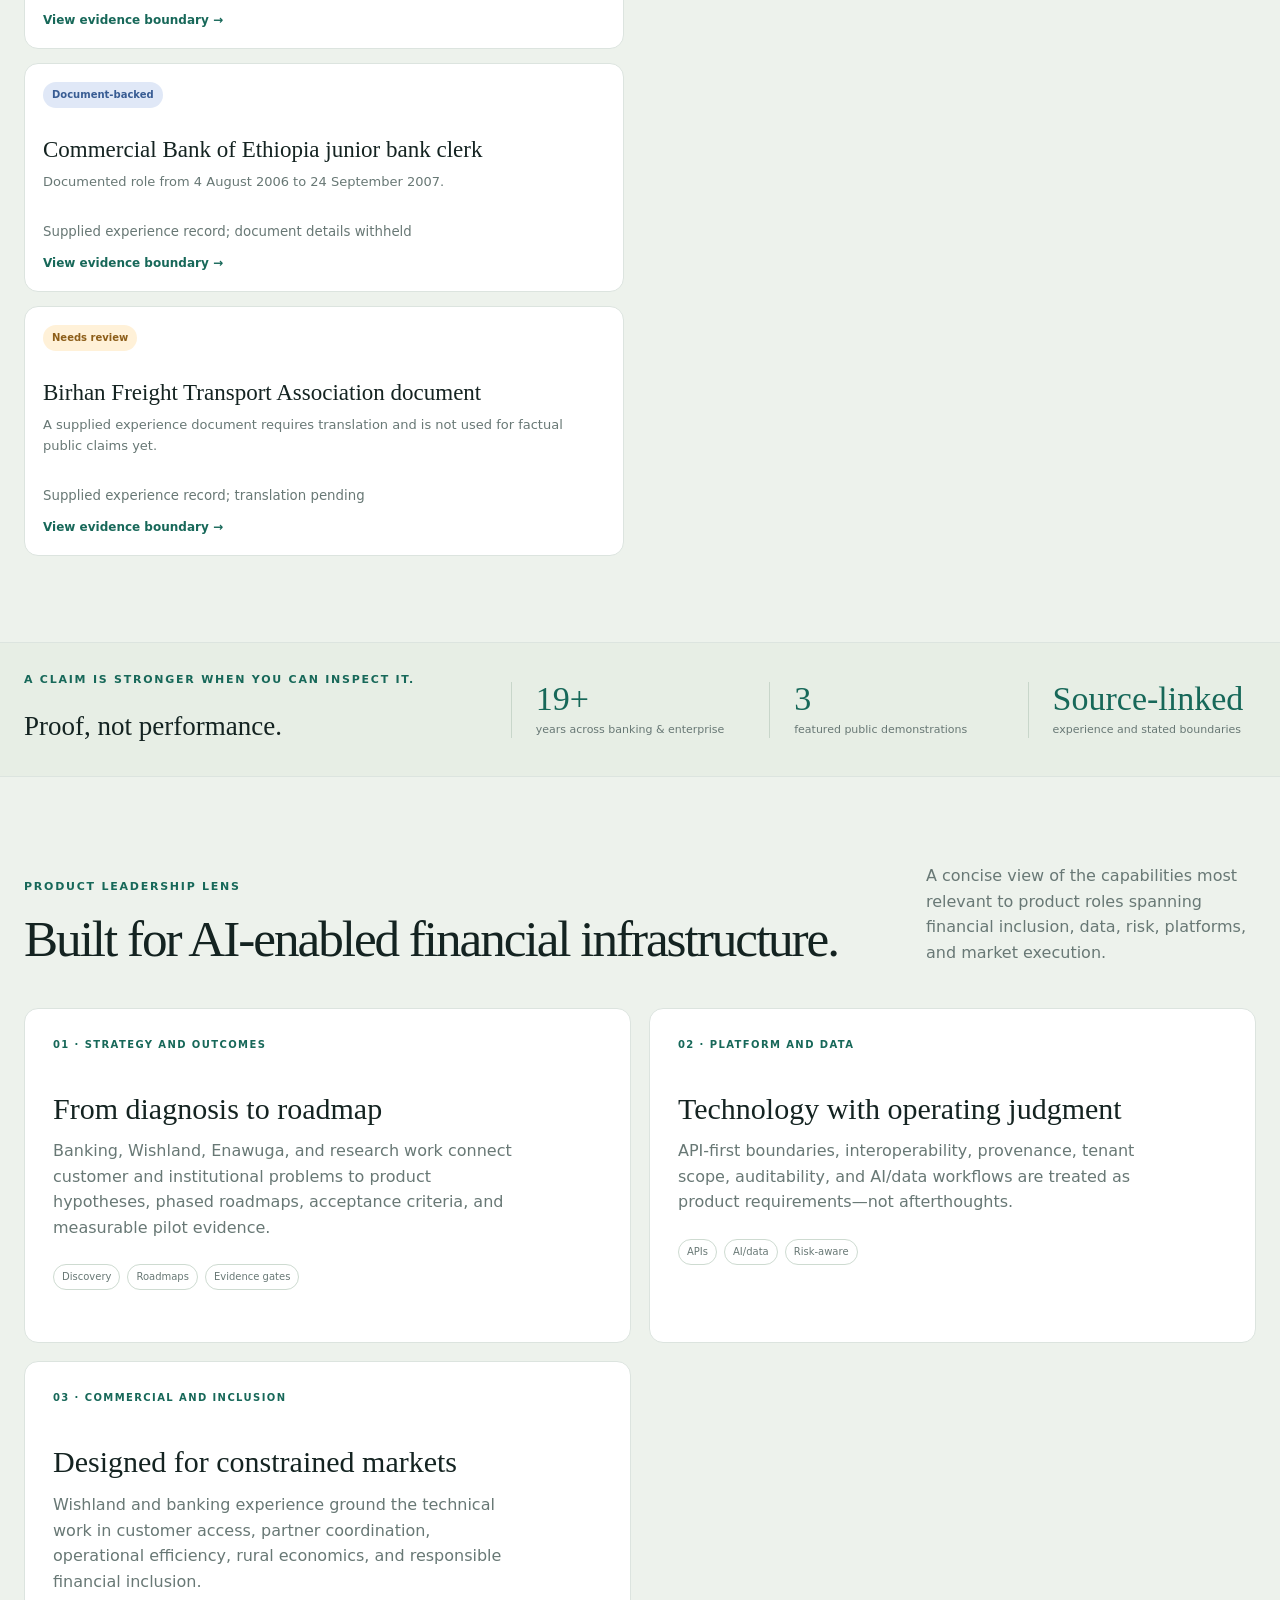
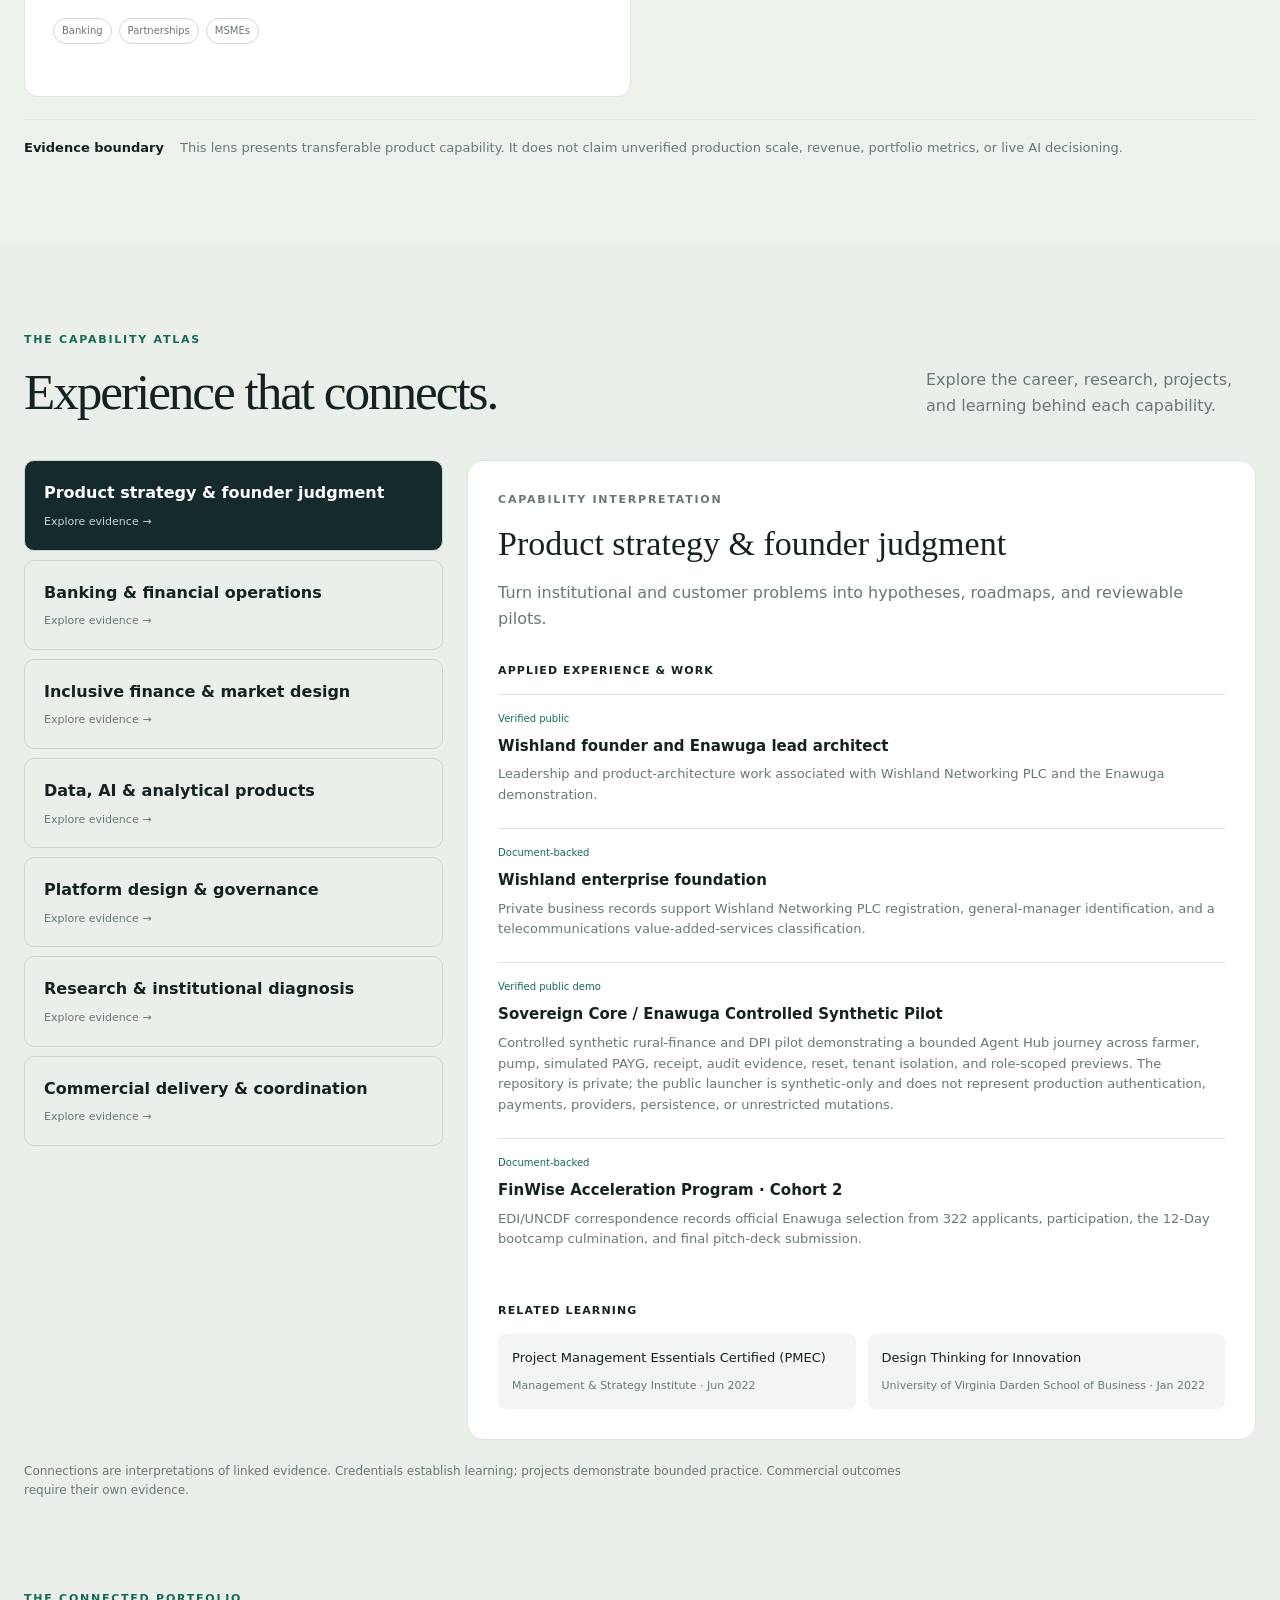
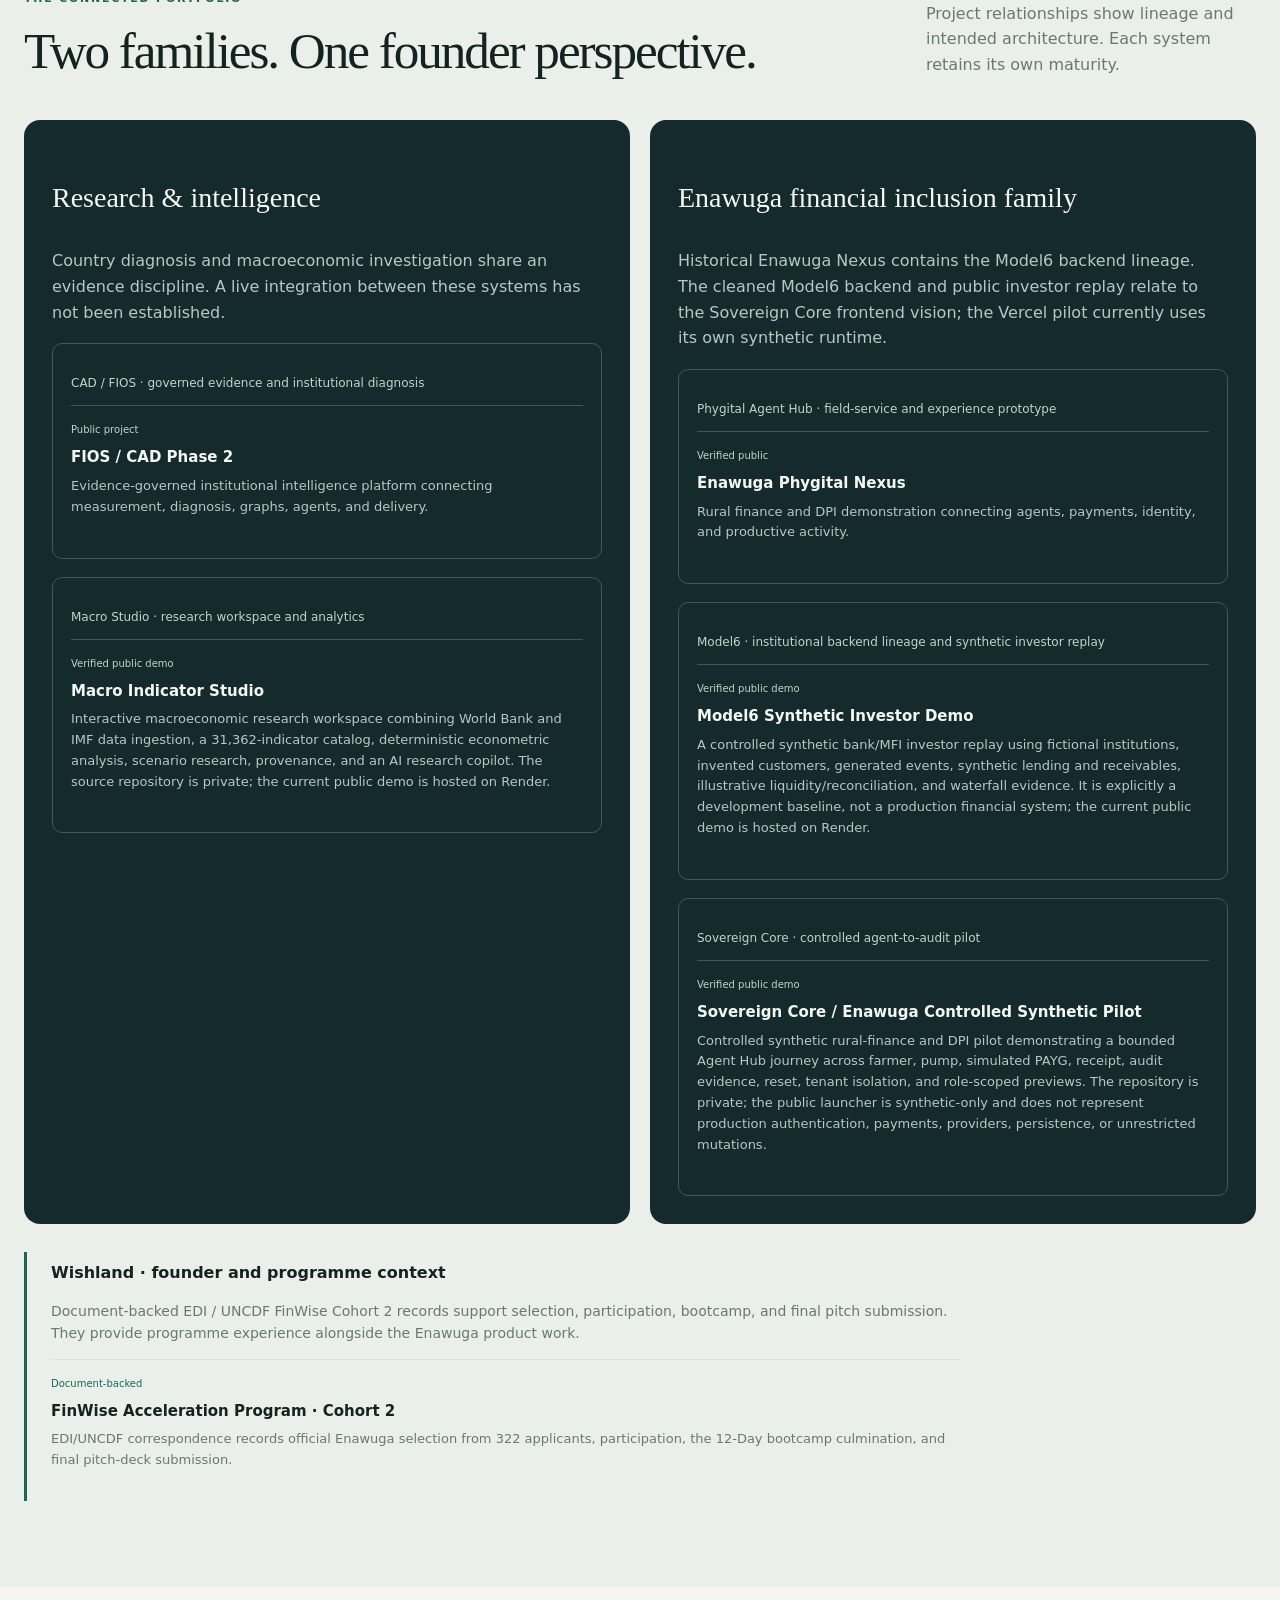
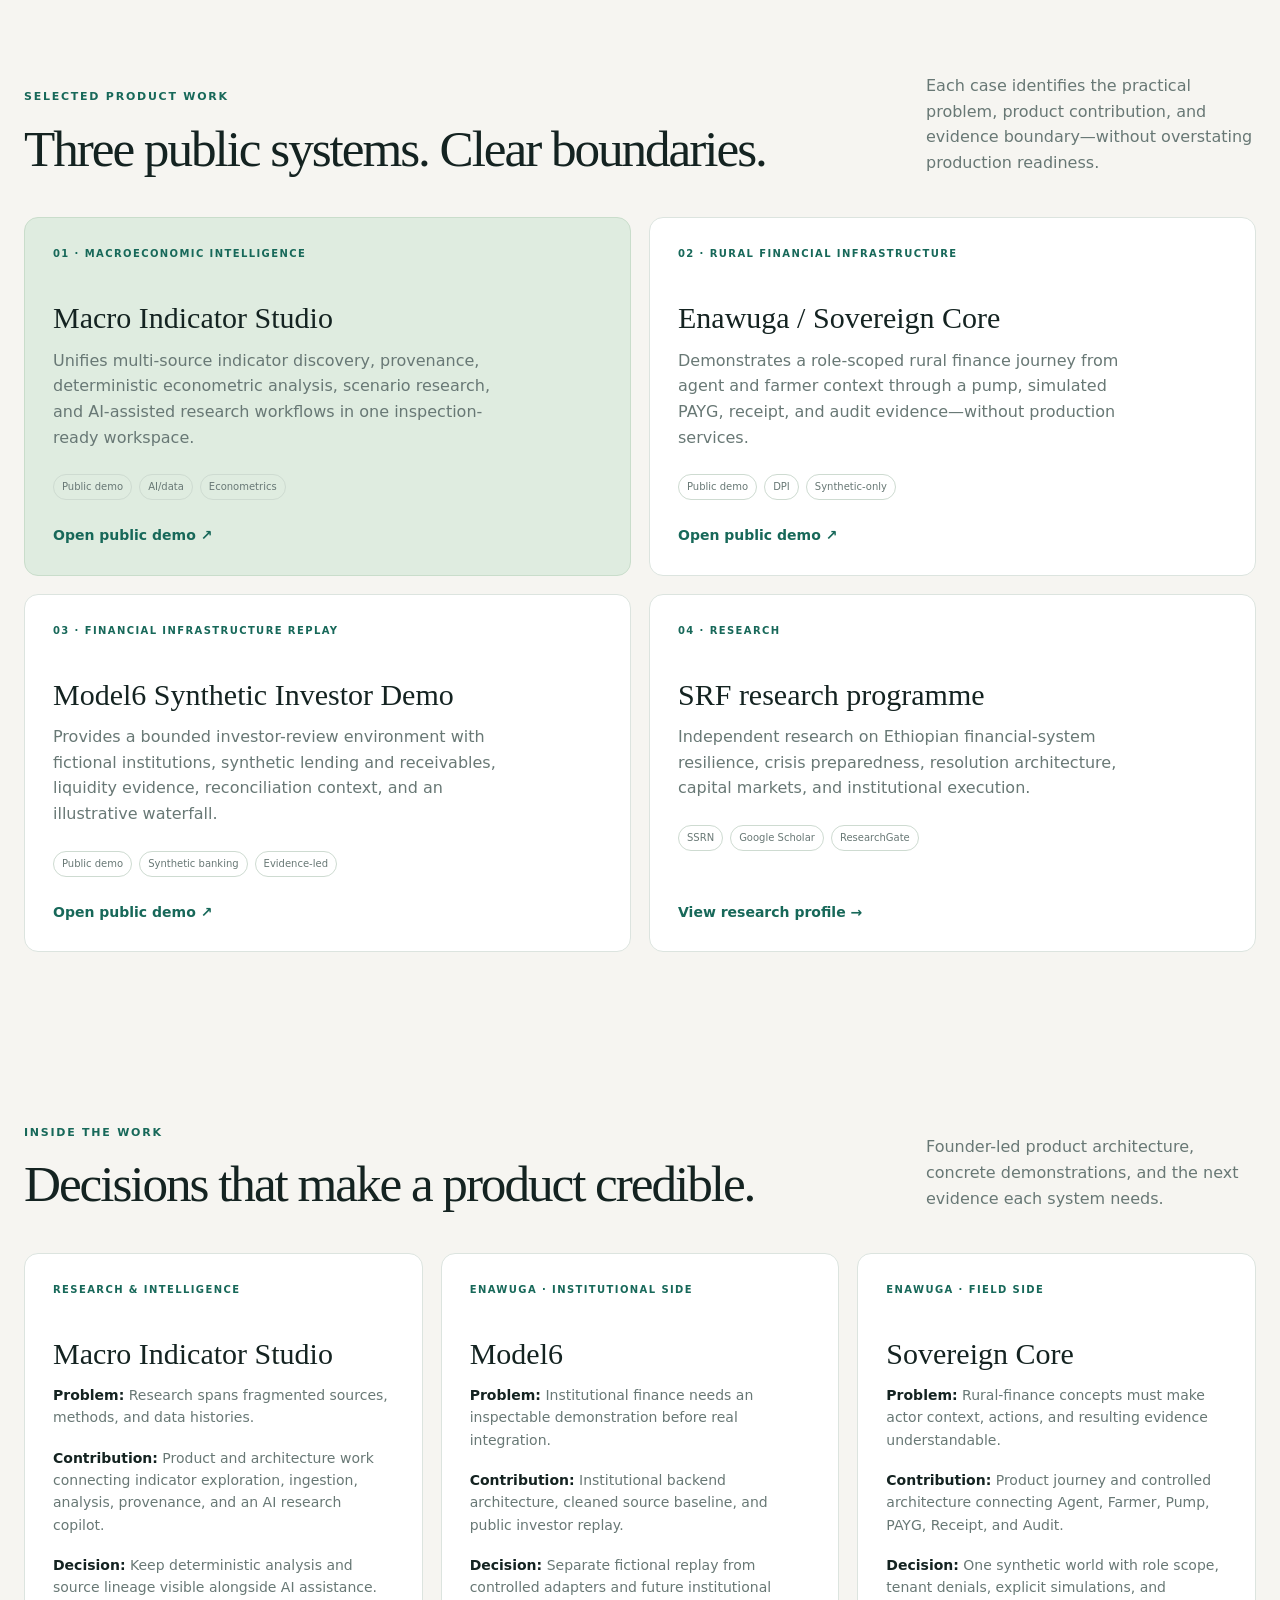
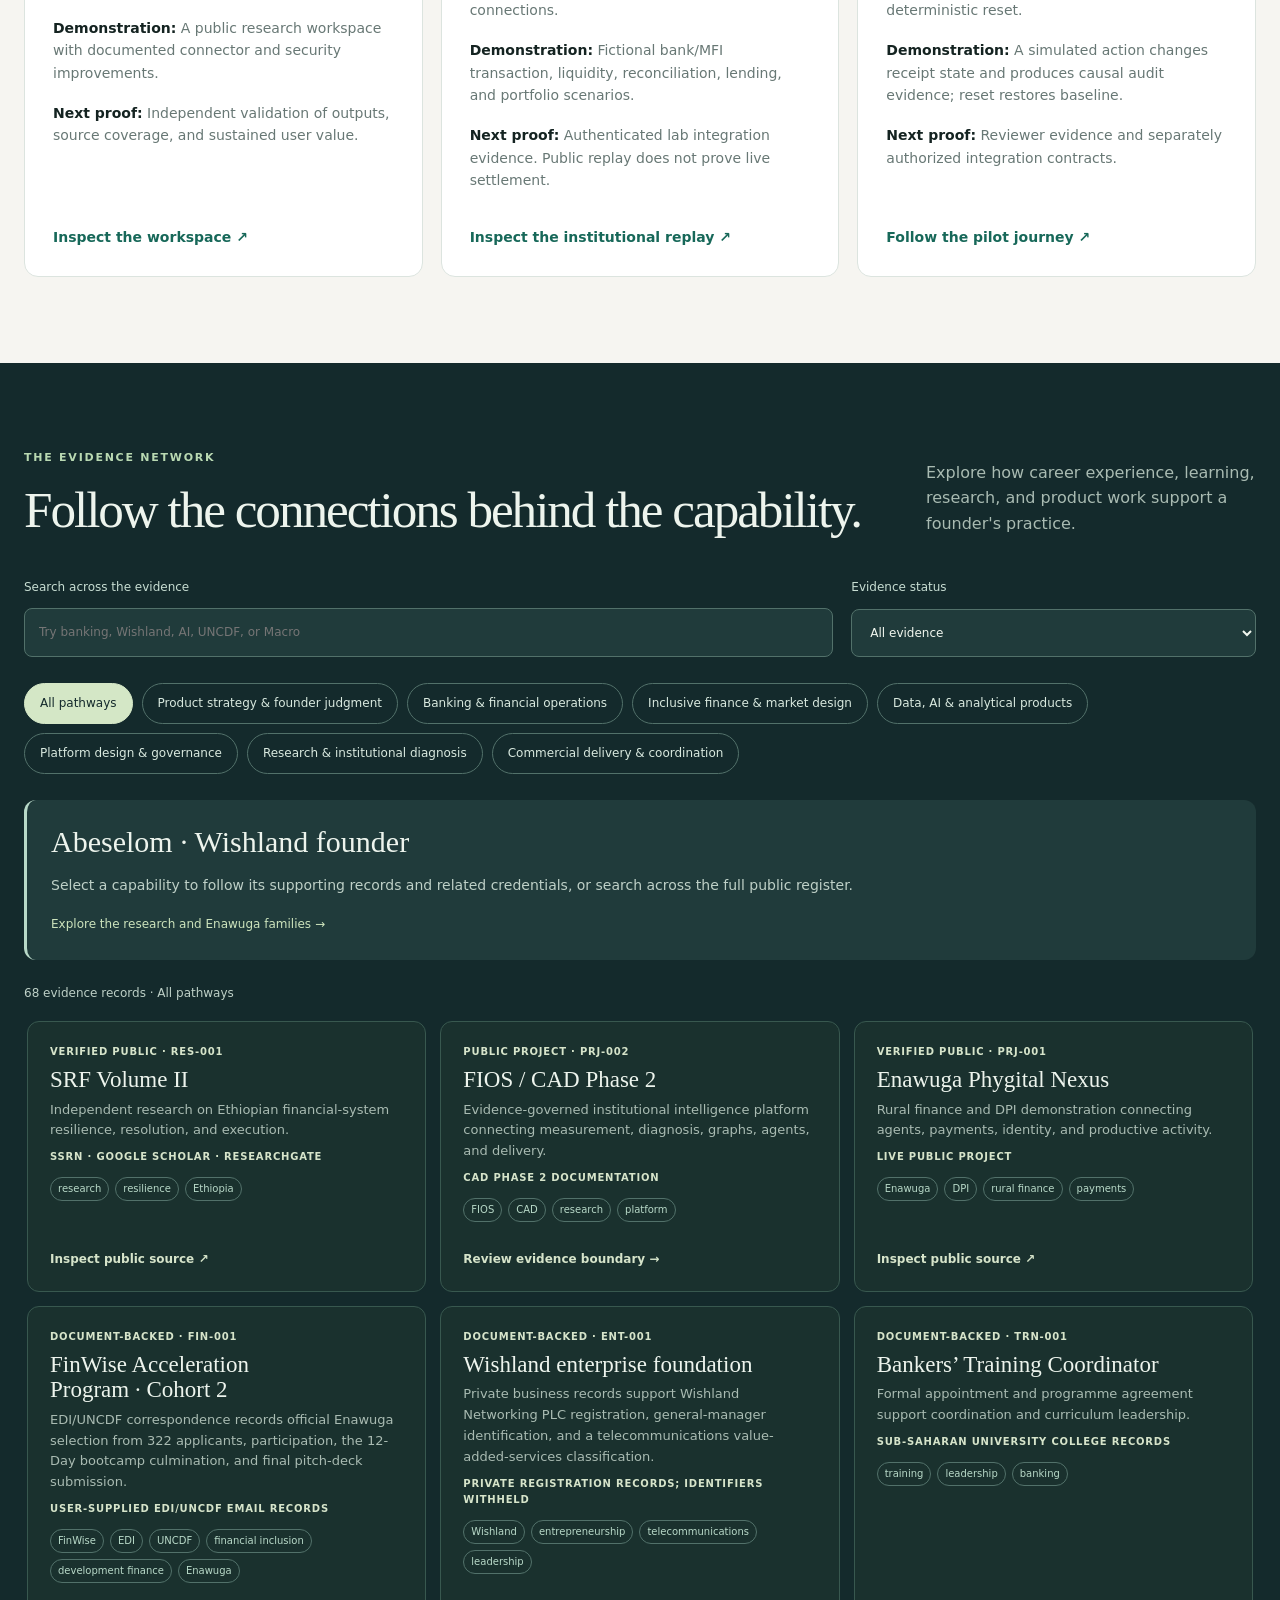
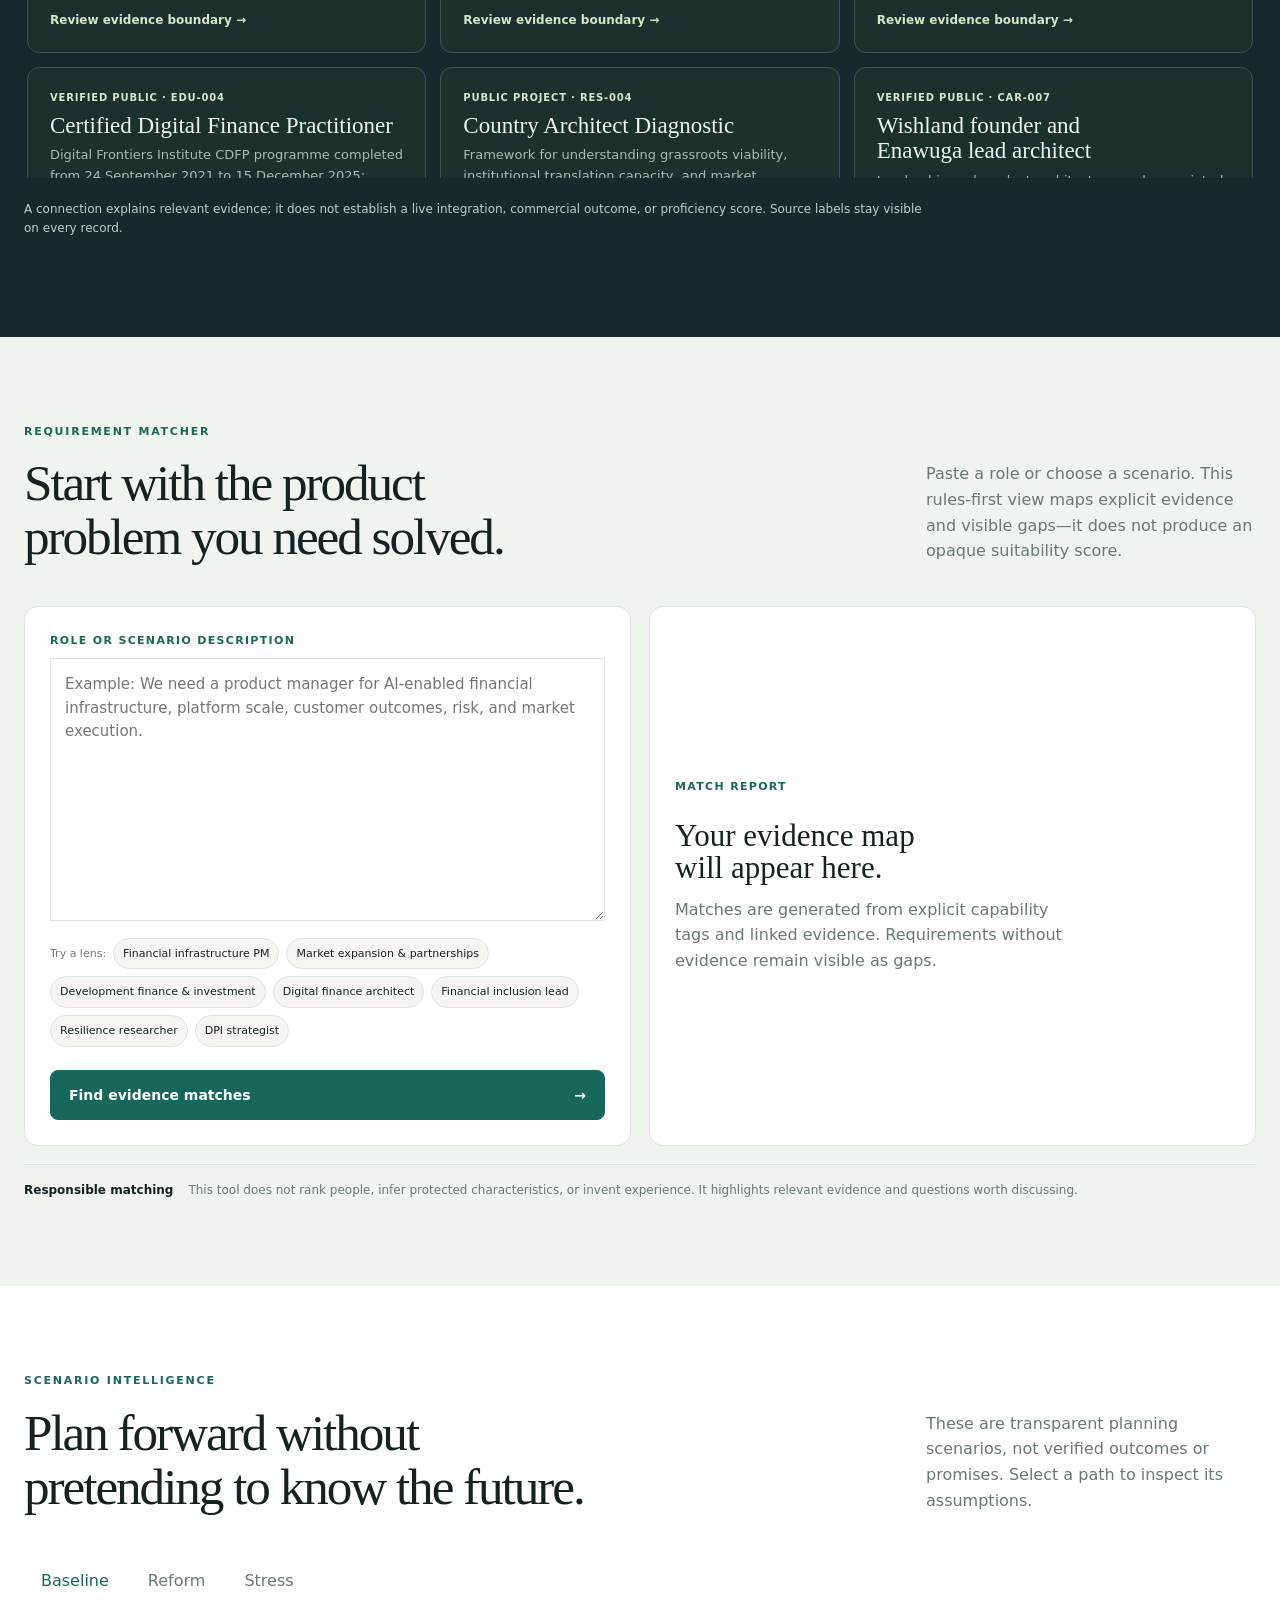
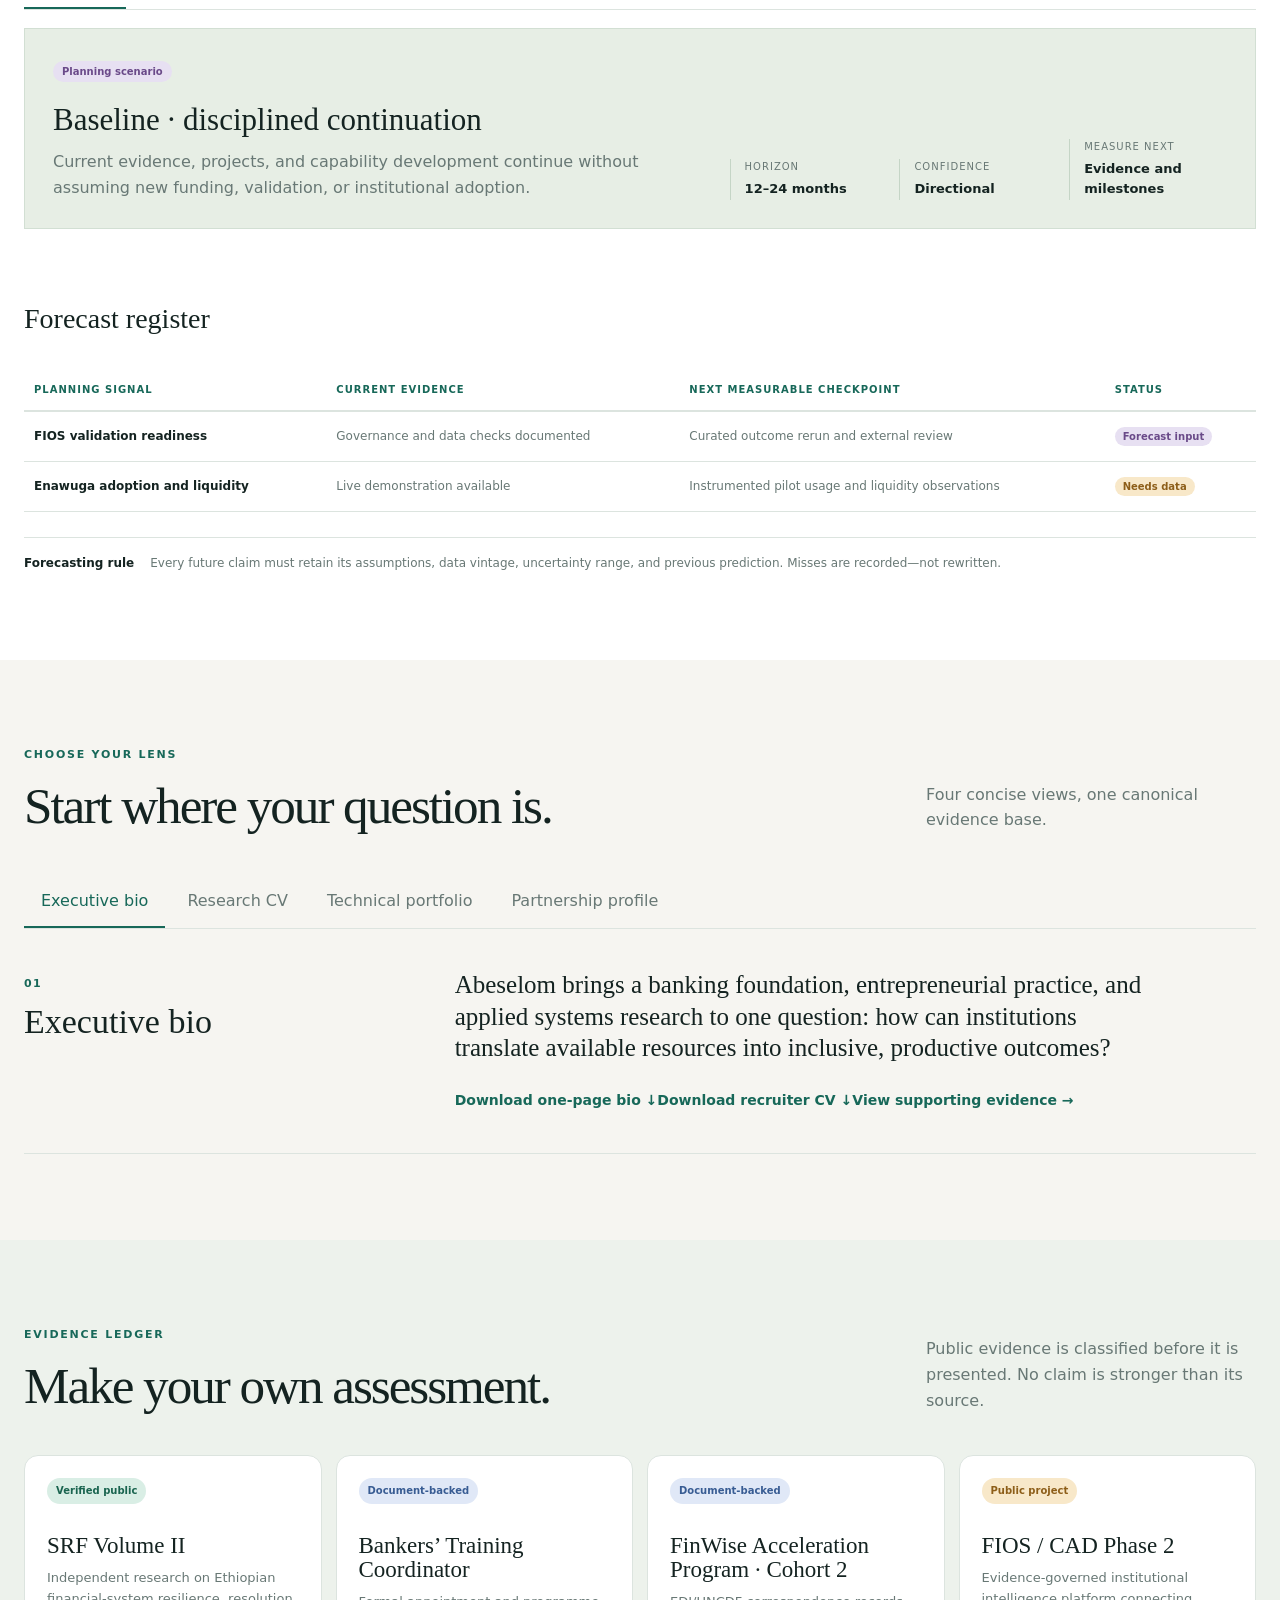
==== commit 4977a9db: "Improve evidence portfolio, capability matching and profile downloads" ====
--- a/index.html
+++ b/index.html
@@ -3,12 +3,15 @@
 <head>
   <meta charset="utf-8">
   <meta name="viewport" content="width=device-width, initial-scale=1">
-  <meta name="description" content="Evidence-backed professional portfolio for Abeselom Girum Chernet. Financial systems, digital finance, DPI, institutional resilience, applied research, and programme leadership.">
-  <meta property="og:title" content="Abeselom Girum Chernet | Evidence-backed systems architect">
-  <meta property="og:description" content="A verified, explainable view of research, technology, leadership, and public-service work.">
+  <meta name="description" content="Product strategy, financial infrastructure, and evidence-led delivery portfolio for Abeselom Girum Chernet.">
+  <meta property="og:title" content="Abeselom Girum Chernet | Product and Financial Infrastructure">
+  <meta property="og:description" content="An evidence-backed view of product strategy, financial infrastructure, applied research, and operating leadership.">
   <meta property="og:type" content="website">
-  <title>Abeselom Girum Chernet | Source of Truth</title>
-  <link rel="stylesheet" href="styles.css?v=20260903">
+  <title>Abeselom Girum Chernet | Product and Financial Infrastructure</title>
+  <link rel="stylesheet" href="styles.css?v=20261008-product">
+  <link rel="stylesheet" href="portfolio.css?v=20261008-atlas">
+  <link rel="stylesheet" href="evidence-explorer.css?v=20261008-network">
+  <link rel="stylesheet" href="case-studies.css?v=20261008-review">
   <style>
     .profile-portrait { width: calc(100% + 60px); height: 280px; object-fit: contain; object-position: center; background: #dbe8f3; margin: -30px -30px 24px; display: block; }
   </style>
@@ -19,15 +22,11 @@
     <div class="shell nav-wrap">
       <a class="brand" href="#top" aria-label="Abeselom Source of Truth home"><span class="brand-mark">AC</span><span>Abeselom<br><small>source of truth</small></span></a>
       <nav aria-label="Primary navigation">
-        <a href="#proof">Proof</a>
-        <a href="#work">Work</a>
-        <a href="#career-education">Career</a>
-        <a href="#verification">Verification</a>
-        <a href="#graph">Connections</a>
-        <a href="#matcher">Matcher</a>
-        <a href="#forecast">Scenarios</a>
-        <a href="#certifications">Certifications</a>
-        <a href="#audiences">For you</a>
+        <a href="#capabilities">Capabilities</a>
+        <a href="#work">Product work</a>
+        <a href="#career-education">Experience</a>
+        <a href="#research">Research</a>
+        <a href="#evidence">Evidence</a>
         <a href="#contact">Contact</a>
       </nav>
       <a class="button button-small" href="https://www.linkedin.com/in/abeselomchernet/" target="_blank" rel="noreferrer">Start a conversation ↗</a>
@@ -37,16 +36,16 @@
   <main id="main">
     <section class="hero shell" id="top">
       <div class="hero-copy">
-        <p class="eyebrow">Financial systems · digital public infrastructure · evidence</p>
-        <h1>Turning complex systems into <em>inclusive, productive outcomes.</em></h1>
-        <p class="lead">Abeselom Girum Chernet is a financial inclusion and interoperability architect, applied researcher, and technology builder connecting institutions, data, payment rails, and people.</p>
-        <div class="hero-actions"><a class="button" href="#audiences">Explore the portfolio <span>↗</span></a><a class="text-link" href="assets/Abeselom_Girum_Chernet_One_Page_Bio.pdf" download>Download one-page bio ↓</a><a class="text-link" href="assets/Abeselom_Girum_Chernet_Recruiter_CV.pdf" download>Download recruiter CV ↓</a><a class="text-link" href="#proof">See the evidence ↓</a></div>
+        <p class="eyebrow">Abeselom Girum Chernet · Founder of Wishland</p>
+        <h1>From financial insight to <em>practical product systems.</em></h1>
+        <p class="lead">Banking experience, enterprise leadership, digital finance, and applied research inform how I build: understand the institution, design for the user, and make the evidence inspectable.</p>
+        <div class="hero-actions"><a class="button" href="#work">Explore product work <span>↗</span></a><a class="text-link" href="assets/Abeselom_Girum_Chernet_One_Page_Bio.pdf" download>Download one-page bio ↓</a><a class="text-link" href="assets/Abeselom_Girum_Chernet_Recruiter_CV.pdf" download>Download recruiter CV ↓</a><a class="text-link" href="#evidence">See the evidence ↓</a></div>
         <div class="trust-row"><span><b class="dot dot-green"></b> Evidence-linked</span><span><b class="dot dot-blue"></b> Explainable</span><span><b class="dot dot-amber"></b> Honest about limits</span></div>
       </div>
       <aside class="hero-card"><img class="profile-portrait" src="assets/profile-portrait.jpg" alt="Professional portrait of Abeselom Girum Chernet">
-        <div class="card-top"><span class="status-pill">CURRENT POSITIONING</span><span>01 / 04</span></div>
-        <h2>Systems architect for the translation layer</h2>
-        <p>Where financial resources, institutional capability, technology, and real-world adoption must connect.</p>
+        <div class="card-top"><span class="status-pill">CURRENT POSITIONING</span><span>PRODUCT / PLATFORM</span></div>
+        <h2>Product and financial infrastructure leader</h2>
+        <p>Connecting institutional constraints, technology, and market adoption into credible product paths.</p>
         <div class="mini-metrics"><div><strong>19+</strong><span>years across banking & enterprise</span></div><div><strong>4</strong><span>connected practice areas</span></div></div>
         <a class="card-link" href="#work">View the work <span>→</span></a>
       </aside>
@@ -55,40 +54,48 @@
     <section class="quick-scan" aria-label="Quick portfolio scan">
       <div class="shell quick-scan-grid">
         <div class="quick-scan-intro"><span class="panel-number">QUICK SCAN</span><strong>Choose the proof you need first.</strong><span>Each path opens the relevant public view.</span></div>
-        <a class="scan-card scan-card-green" href="#career-education"><strong>Career & education</strong><span>Experience, degrees, training</span><b>Open path →</b></a>
-        <a class="scan-card scan-card-blue" href="#certifications"><strong>45 credentials</strong><span>Credential IDs and verification links</span><b>Inspect records →</b></a>
-        <a class="scan-card scan-card-amber" href="#research"><strong>Research</strong><span>SSRN, Academia.edu, and public work</span><b>View research →</b></a>
-        <a class="scan-card scan-card-violet" href="#matcher"><strong>Match a need</strong><span>Evidence-linked, score-free questions</span><b>Try the matcher →</b></a>
+        <a class="scan-card scan-card-green" href="#work"><strong>Product work</strong><span>Public demonstrations and product boundaries</span><b>Explore work →</b></a>
+        <a class="scan-card scan-card-green" href="#career-education"><strong>Operating experience</strong><span>Banking, enterprise, and partnerships</span><b>Open experience →</b></a>
+        <a class="scan-card scan-card-amber" href="#research"><strong>Research</strong><span>Financial systems and market structure</span><b>View research →</b></a>
+        <a class="scan-card scan-card-violet" href="#evidence"><strong>Evidence</strong><span>Inspectable sources and stated limits</span><b>Review evidence →</b></a>
       </div>
     </section>
 
     <section class="section alt-bg" id="career-education"><div class="shell"><div class="section-heading"><div><p class="eyebrow">Career and education</p><h2>The path behind the practice.</h2></div><p>Exact public dates are shown where documented. Private records remain available for review on request.</p></div><div class="timeline-grid"><div><h3>Career timeline</h3><div class="evidence-grid compact-grid" id="career-list"></div></div><div><h3>Education and training</h3><div class="evidence-grid compact-grid" id="education-list"></div></div></div></div></section>
 
-    <section class="proof-strip" id="proof"><div class="shell proof-grid"><div><p class="eyebrow">A claim is stronger when you can inspect it.</p><h2>Proof, not performance.</h2></div><div class="proof-stat"><strong>46</strong><span>FSRR evidence records</span></div><div class="proof-stat"><strong>8</strong><span>FIOS platform layers</span></div><div class="proof-stat"><strong>5</strong><span>evidence statuses</span></div></div></section>
+    <section class="proof-strip" id="proof"><div class="shell proof-grid"><div><p class="eyebrow">A claim is stronger when you can inspect it.</p><h2>Proof, not performance.</h2></div><div class="proof-stat"><strong>19+</strong><span>years across banking & enterprise</span></div><div class="proof-stat"><strong>3</strong><span>featured public demonstrations</span></div><div class="proof-stat"><strong>Source-linked</strong><span>experience and stated boundaries</span></div></div></section>
 
-    <section class="section shell" id="work"><div class="section-heading"><div><p class="eyebrow">Selected work</p><h2>One career. Many connected systems.</h2></div><p>Each project is presented with its purpose, contribution, and evidence boundary.</p></div>
+    <section class="section alt-bg" id="kifiya-fit"><div class="shell"><div class="section-heading"><div><p class="eyebrow">Product leadership lens</p><h2>Built for AI-enabled financial infrastructure.</h2></div><p>A concise view of the capabilities most relevant to product roles spanning financial inclusion, data, risk, platforms, and market execution.</p></div>
+      <div class="work-grid"><article class="work-card"><div class="work-label">01 · Strategy and outcomes</div><h3>From diagnosis to roadmap</h3><p>Banking, Wishland, Enawuga, and research work connect customer and institutional problems to product hypotheses, phased roadmaps, acceptance criteria, and measurable pilot evidence.</p><div class="tag-row"><span>Discovery</span><span>Roadmaps</span><span>Evidence gates</span></div></article>
+        <article class="work-card"><div class="work-label">02 · Platform and data</div><h3>Technology with operating judgment</h3><p>API-first boundaries, interoperability, provenance, tenant scope, auditability, and AI/data workflows are treated as product requirements—not afterthoughts.</p><div class="tag-row"><span>APIs</span><span>AI/data</span><span>Risk-aware</span></div></article>
+        <article class="work-card"><div class="work-label">03 · Commercial and inclusion</div><h3>Designed for constrained markets</h3><p>Wishland and banking experience ground the technical work in customer access, partner coordination, operational efficiency, rural economics, and responsible financial inclusion.</p><div class="tag-row"><span>Banking</span><span>Partnerships</span><span>MSMEs</span></div></article>
+      </div>
+      <div class="verification-note"><strong>Evidence boundary</strong><span>This lens presents transferable product capability. It does not claim unverified production scale, revenue, portfolio metrics, or live AI decisioning.</span></div>
+    </div></section>
+
+    <section class="section shell" id="work"><div class="section-heading"><div><p class="eyebrow">Selected product work</p><h2>Three public systems. Clear boundaries.</h2></div><p>Each case identifies the practical problem, product contribution, and evidence boundary—without overstating production readiness.</p></div>
       <div class="work-grid">
-        <article class="work-card featured"><div class="work-label">01 · Institutional intelligence</div><h3>FIOS / CAD Phase 2</h3><p>An evidence-governed platform connecting certified ingestion, measurement, SRF diagnosis, knowledge graphs, scenario analysis, and multi-agent briefings.</p><div class="tag-row"><span>Research platform</span><span>18 indicators</span><span>10-country pilot</span></div><a href="#evidence" class="card-link">Inspect evidence <span>→</span></a></article>
-        <article class="work-card"><div class="work-label">02 · Rural finance</div><h3>Enawuga Phygital Nexus</h3><p>A shared digital public infrastructure model for rural financial access, agent networks, G2P flows, interoperability, and productive activity.</p><div class="tag-row"><span>Live demonstration</span><span>DPI</span></div><a href="https://phygital-rural-agent-hub.vercel.app/" target="_blank" rel="noreferrer" class="card-link">Open live project <span>↗</span></a></article>
-        <article class="work-card"><div class="work-label">03 · Resilience</div><h3>FSRR Ethiopia Pilot</h3><p>An evidence-first financial-system resilience workspace that keeps gaps visible before assigning a rating.</p><div class="tag-row"><span>46 ledger records</span><span>Read-only intake</span></div><a href="https://glum-surprised-charactercode--berhaneunity.replit.app/" target="_blank" rel="noreferrer" class="card-link">Open live project <span>↗</span></a></article>
+        <article class="work-card featured"><div class="work-label">01 · Macroeconomic intelligence</div><h3>Macro Indicator Studio</h3><p>Unifies multi-source indicator discovery, provenance, deterministic econometric analysis, scenario research, and AI-assisted research workflows in one inspection-ready workspace.</p><div class="tag-row"><span>Public demo</span><span>AI/data</span><span>Econometrics</span></div><a href="https://v-macro-indicator-studio-1.onrender.com/" target="_blank" rel="noreferrer" class="card-link">Open public demo <span>↗</span></a></article>
+        <article class="work-card"><div class="work-label">02 · Rural financial infrastructure</div><h3>Enawuga / Sovereign Core</h3><p>Demonstrates a role-scoped rural finance journey from agent and farmer context through a pump, simulated PAYG, receipt, and audit evidence—without production services.</p><div class="tag-row"><span>Public demo</span><span>DPI</span><span>Synthetic-only</span></div><a href="https://sovereign-core-five.vercel.app/static/index.html" target="_blank" rel="noreferrer" class="card-link">Open public demo <span>↗</span></a></article>
+        <article class="work-card"><div class="work-label">03 · Financial infrastructure replay</div><h3>Model6 Synthetic Investor Demo</h3><p>Provides a bounded investor-review environment with fictional institutions, synthetic lending and receivables, liquidity evidence, reconciliation context, and an illustrative waterfall.</p><div class="tag-row"><span>Public demo</span><span>Synthetic banking</span><span>Evidence-led</span></div><a href="https://model6-demo.onrender.com/" target="_blank" rel="noreferrer" class="card-link">Open public demo <span>↗</span></a></article>
         <article class="work-card"><div class="work-label">04 · Research</div><h3>SRF research programme</h3><p>Independent research on Ethiopian financial-system resilience, crisis preparedness, resolution architecture, capital markets, and institutional execution.</p><div class="tag-row"><span>SSRN</span><span>Google Scholar</span><span>ResearchGate</span></div><a href="#research" class="card-link">View research profile <span>→</span></a></article>
       </div>
     </section>
 
-    <section class="section section-dark" id="graph"><div class="shell"><div class="section-heading"><div><p class="eyebrow">The connection map</p><h2>See the system behind the profile.</h2></div><p>Search the evidence graph by theme, inspect the relationship, and see what is verified versus still developing.</p></div>
-      <div class="graph-tools"><label class="search-label" for="graph-search">Search the graph<input id="graph-search" type="search" placeholder="Try “resilience” or “GitHub”"></label><label class="filter-label" for="graph-filter">Filter by status<select id="graph-filter"><option value="all">All evidence</option><option value="verified">Verified public</option><option value="document">Document-backed</option><option value="project">Public project</option><option value="synthesis">Interpretation</option><option value="proposed">Proposed</option><option value="review">Needs review</option></select></label></div>
+    <section class="section section-dark" id="graph"><div class="shell"><div class="section-heading"><div><p class="eyebrow">The connection map</p><h2>See the product system behind the profile.</h2></div><p>Explore how banking, commercial delivery, research, data, and platform work connect to AI-enabled financial infrastructure.</p></div>
+      <div class="graph-tools"><label class="search-label" for="graph-search">Search the evidence graph<input id="graph-search" type="search" placeholder="Try “product”, “digital finance”, or “Macro Studio”"></label><label class="filter-label" for="graph-filter">Filter by evidence status<select id="graph-filter"><option value="all">All evidence</option><option value="verified">Verified public</option><option value="document">Document-backed</option><option value="project">Public project</option><option value="synthesis">Interpretation</option><option value="proposed">Proposed</option><option value="review">Needs review</option></select></label></div>
       <div class="graph-layout"><div class="connection-map" id="connection-map" aria-label="Interactive connections among Abeselom's practice areas">
-        <div class="map-center"><span>AB</span><strong>Abeselom</strong><small>systems architect</small></div>
-        <button class="map-node node-one" data-path="research">Research<span>CAD · SRF · FIOS</span></button>
-        <button class="map-node node-two" data-path="technology">Technology<span>DPI · APIs · AI</span></button>
-        <button class="map-node node-three" data-path="impact">Impact<span>Inclusion · resilience</span></button>
-        <button class="map-node node-four" data-path="leadership">Leadership<span>Banking · partnerships</span></button>
+        <div class="map-center"><span>AB</span><strong>Abeselom</strong><small>product & financial infrastructure</small></div>
+        <button class="map-node node-one" data-path="research">Research<span>Macro · markets · evidence</span></button>
+        <button class="map-node node-two" data-path="product">Product<span>Strategy · roadmaps · pilots</span></button>
+        <button class="map-node node-three" data-path="platform">Platform<span>APIs · AI/data · audit</span></button>
+        <button class="map-node node-four" data-path="leadership">Leadership<span>Banking · Wishland · partners</span></button>
       </div><div class="graph-results" id="graph-results" aria-live="polite"></div></div>
-      <div class="path-detail" id="path-detail" aria-live="polite"><strong>Choose a pathway</strong><span>Select a node to see how the work connects.</span></div>
+      <div class="path-detail" id="path-detail" aria-live="polite"><strong>Choose a pathway</strong><span>Select a node to see how the product, platform, and operating experience connect.</span></div>
     </div></section>
 
-    <section class="section matcher-section" id="matcher"><div class="shell"><div class="section-heading"><div><p class="eyebrow">Requirement matcher</p><h2>Start with the problem you need solved.</h2></div><p>Paste a role or choose a scenario. This rules-first view shows evidence matches—not an opaque suitability score.</p></div>
-      <div class="matcher-grid"><div class="matcher-input"><label for="role-input">Role or scenario description<textarea id="role-input" rows="10" placeholder="Example: We need a digital finance architect who can design interoperable payment systems, lead partnerships, and translate research into practical programmes."></textarea></label><div class="role-presets" aria-label="Role templates"><span>Try a lens:</span><button type="button" class="preset" data-role="Frontiers International Consulting market expansion and economic development partnership project implementation">Frontiers / market expansion</button><button type="button" class="preset" data-role="Strategix Capital development finance blended finance capital raising transaction advisory African financial inclusion partnership">Strategix / development finance</button><button type="button" class="preset" data-role="digital finance architect">Digital finance architect</button><button type="button" class="preset" data-role="financial inclusion programme lead">Financial inclusion lead</button><button type="button" class="preset" data-role="institutional resilience researcher">Resilience researcher</button><button type="button" class="preset" data-role="DPI interoperability strategist">DPI strategist</button></div><button class="button match-button" type="button" id="match-button">Find evidence matches <span>→</span></button></div><div class="matcher-output" id="matcher-output" aria-live="polite"><div class="matcher-empty"><span class="panel-number">MATCH REPORT</span><h3>Your evidence map will appear here.</h3><p>Matches are generated from explicit capability tags and linked evidence. Requirements without evidence remain visible as gaps.</p></div></div></div>
+    <section class="section matcher-section" id="matcher"><div class="shell"><div class="section-heading"><div><p class="eyebrow">Requirement matcher</p><h2>Start with the product problem you need solved.</h2></div><p>Paste a role or choose a scenario. This rules-first view maps explicit evidence and visible gaps—it does not produce an opaque suitability score.</p></div>
+      <div class="matcher-grid"><div class="matcher-input"><label for="role-input">Role or scenario description<textarea id="role-input" rows="10" placeholder="Example: We need a product manager for AI-enabled financial infrastructure, platform scale, customer outcomes, risk, and market execution."></textarea></label><div class="role-presets" aria-label="Role templates"><span>Try a lens:</span><button type="button" class="preset" data-role="product manager AI-enabled financial infrastructure financial inclusion product strategy roadmap platform risk data commercial outcomes">Financial infrastructure PM</button><button type="button" class="preset" data-role="market expansion and economic development partnership project implementation">Market expansion & partnerships</button><button type="button" class="preset" data-role="development finance blended finance capital raising transaction advisory African financial inclusion partnership">Development finance & investment</button><button type="button" class="preset" data-role="digital finance architect">Digital finance architect</button><button type="button" class="preset" data-role="financial inclusion programme lead">Financial inclusion lead</button><button type="button" class="preset" data-role="institutional resilience researcher">Resilience researcher</button><button type="button" class="preset" data-role="DPI interoperability strategist">DPI strategist</button></div><button class="button match-button" type="button" id="match-button">Find evidence matches <span>→</span></button></div><div class="matcher-output" id="matcher-output" aria-live="polite"><div class="matcher-empty"><span class="panel-number">MATCH REPORT</span><h3>Your evidence map will appear here.</h3><p>Matches are generated from explicit capability tags and linked evidence. Requirements without evidence remain visible as gaps.</p></div></div></div>
       <div class="matcher-note"><strong>Responsible matching</strong><span>This tool does not rank people, infer protected characteristics, or invent experience. It highlights relevant evidence and questions worth discussing.</span></div>
     </div></section>
 
@@ -117,14 +124,20 @@
 
     <section class="section shell" id="research"><div class="section-heading"><div><p class="eyebrow">Research profile</p><h2>Applied research with visible uncertainty.</h2></div><p>LinkedIn, SSRN, Academia.edu, and project-backed research are indexed here without overstating publication or validation status.</p></div><div class="evidence-grid" id="research-list"></div><div class="quote-card"><span class="quote-mark">“</span><blockquote>Reasoning must not override measurement; incorrect predictions should be logged, not smoothed away.</blockquote><p>Method principle · CAD / SRF / FIOS programme</p></div></section>
 
-    <section class="section alt-bg" id="limitations"><div class="shell two-col"><div><p class="eyebrow">Responsible by design</p><h2>What is clear—and what is still open.</h2></div><div class="limits"><div><span class="status-dot green"></span><p><strong>Clear</strong><br>Public projects, research records, career history, and document-backed training evidence.</p></div><div><span class="status-dot amber"></span><p><strong>Developing</strong><br>Scientific validation, full certification inventory, and independent authorship verification for some projects.</p></div><div><span class="status-dot blue"></span><p><strong>Future</strong><br>Explainable requirement matching, scenario forecasting, and the full interactive graph.</p></div></div></div></section>
+    <section class="section alt-bg" id="limitations"><div class="shell two-col"><div><p class="eyebrow">Responsible by design</p><h2>What the evidence supports.</h2></div><div class="limits"><div><span class="status-dot green"></span><p><strong>Available for inspection</strong><br>Career records, research references, credentials, public demonstrations, capability pathways, and explained requirement matches.</p></div><div><span class="status-dot amber"></span><p><strong>Requires further evidence</strong><br>Scientific validation, independently measured commercial outcomes, production adoption, and operational scale.</p></div><div><span class="status-dot blue"></span><p><strong>Future potential</strong><br>Project roadmaps and planning scenarios describe possible development. They retain their assumptions and are distinct from completed outcomes.</p></div></div></div></section>
 
     <section class="section contact-section" id="contact"><div class="shell contact-grid"><div><p class="eyebrow">Direct contact</p><h2>Let’s work on the translation layer.</h2><p>For recruiting, research, partnership, or programme conversations, use the channel that works best.</p></div><div class="contact-list"><a href="mailto:abeselom.chernet@humanitysteam.org">abeselom.chernet@humanitysteam.org</a><a href="mailto:abeselomgirum@gmail.com">abeselomgirum@gmail.com</a><a href="mailto:berhaneunity@gmail.com">berhaneunity@gmail.com</a><a href="tel:+251952522852">Mobile: +251 952 522 852</a><a href="https://wa.me/251952522852" target="_blank" rel="noreferrer">WhatsApp: +251 952 522 852 ↗</a><a href="https://www.linkedin.com/in/abeselomchernet/" target="_blank" rel="noreferrer">LinkedIn ↗</a></div></div></section>
 
     <section class="cta shell" id="training"><div><p class="eyebrow">A useful first conversation</p><h2>Bring a difficult system problem.</h2><p>Let’s make the evidence, constraints, and next move visible.</p></div><a class="button" href="#contact">Connect with Abeselom <span>→</span></a></section>
   </main>
   <footer class="site-footer"><div class="shell footer-wrap"><span>© 2026 Abeselom Girum Chernet</span><span>Evidence-backed · explainable · responsible</span><div><a href="https://www.linkedin.com/in/abeselomchernet/" target="_blank" rel="noreferrer">LinkedIn ↗</a><a href="https://github.com/abeselomchernet/" target="_blank" rel="noreferrer">GitHub ↗</a></div></div></footer>
-  <script src="app.js?v=20260903-education"></script>
+  <script src="matcher-engine.js?v=20261008-evidence"></script>
+  <script src="public-data.js?v=20261008-bundle"></script>
+  <script src="data-loader.js?v=20261008-bundle"></script>
+  <script src="app.js?v=20261008-evidence"></script>
+  <script src="portfolio.js?v=20261008-atlas"></script>
+  <script src="evidence-explorer.js?v=20261008-network"></script>
+  <script src="case-studies.js?v=20261008-review"></script>
   <script type="module" src="https://static.cloudflareinsights.com/beacon.min.js" data-cf-beacon='{"token":"c9636a1bbe9b476fa567fbfffe3d6ad8"}'></script>
 </body>
 </html>
--- a/portfolio.css
+++ b/portfolio.css
@@ -0,0 +1 @@
+:root{--paper:#f6f5f1;--green:#176859;--dark:#142a2c;--max:1240px}h1,h2,h3{text-wrap:balance}.hero{gap:64px;padding-top:72px;padding-bottom:80px}.hero h1{font-size:clamp(48px,6vw,80px)}.hero-card{border-radius:18px;overflow:hidden;box-shadow:12px 16px 0 #e0e7de}.hero-card h2{margin-top:26px}.hero-actions{gap:16px}.button{border-radius:8px}.work-card,.evidence-card,.matcher-input,.matcher-output{border-radius:14px}.site-header nav{gap:20px;font-size:13px}.section{padding:86px 0}.capability-section{background:#eaf0e9}.atlas-layout{display:grid;grid-template-columns:.85fr 1.6fr;gap:24px;align-items:start}.atlas-tabs{display:grid;gap:9px;position:sticky;top:100px}.atlas-tabs button{background:transparent;border:1px solid #c9d6cc;border-radius:10px;text-align:left;padding:19px;cursor:pointer;font-size:16px;font-weight:700}.atlas-tabs button span{display:block;font-size:11px;font-weight:400;margin-top:7px;color:var(--muted)}.atlas-tabs button[aria-pressed=true]{background:var(--dark);color:white}.atlas-tabs button[aria-pressed=true] span{color:#c4d7ce}.atlas-detail{background:#fff;border:1px solid var(--line);border-radius:16px;padding:30px;min-width:0}.atlas-detail h3{font-size:34px;line-height:1.1;margin:12px 0 18px;font-family:var(--serif);font-weight:400}.atlas-detail>p{color:var(--muted)}.atlas-detail h4{text-transform:uppercase;letter-spacing:.1em;font-size:11px;margin-top:30px}.atlas-evidence{display:block;padding:16px 0;border-top:1px solid var(--line)}.atlas-evidence small{font-size:10px;color:var(--green);display:block;margin-bottom:6px}.atlas-evidence strong{font-size:15px}.atlas-evidence p{font-size:13px;color:var(--muted);margin:6px 0}.learning-links{display:grid;grid-template-columns:1fr 1fr;gap:12px}.learning-links a{background:#f2f5f1;border-radius:8px;padding:14px;font-size:13px}.learning-links small{display:block;color:var(--muted);font-size:11px;margin-top:8px}.atlas-boundary{font-size:12px;color:var(--muted);max-width:900px;margin-top:22px}.ecosystem-heading{margin-top:90px}.ecosystem-grid{display:grid;grid-template-columns:1fr 1fr;gap:20px}.ecosystem-family{background:var(--dark);color:#f4f7f1;border-radius:16px;padding:28px;min-width:0}.ecosystem-family h3{font-family:var(--serif);font-size:28px;font-weight:400}.ecosystem-family>p{color:#b8c8c2}.ecosystem-node{border:1px solid #405956;border-radius:10px;padding:18px;margin-top:18px}.ecosystem-node>p{font-size:12px;color:#b8d9c8}.ecosystem-family .atlas-evidence{border-color:#405956}.ecosystem-family .atlas-evidence p{color:#b8c8c2}.ecosystem-family .atlas-evidence small{color:#b8d9c8}.programme-context{border-left:3px solid var(--green);padding:8px 24px;margin-top:28px;max-width:960px}.programme-context>p{font-size:14px;color:var(--muted)}.graph-layout .connection-map{width:100%}.section-dark .atlas-evidence p{color:#b8c8c2}.section-dark .atlas-evidence small{color:#b8d9c8}.certification-grid{max-height:650px;overflow:auto;padding-right:8px}@media(max-width:1000px){.site-header .button-small{display:none}.atlas-layout{grid-template-columns:1fr}.atlas-tabs{position:static;grid-template-columns:1fr 1fr}.ecosystem-grid{grid-template-columns:1fr}}@media(max-width:640px){.site-header nav{display:flex;overflow:auto;gap:16px;max-width:65%;font-size:11px}.hero{gap:36px;padding-top:40px}.hero-card{box-shadow:none}.atlas-tabs{grid-template-columns:1fr}.atlas-tabs button{padding:14px}.atlas-detail,.ecosystem-family{padding:20px}.learning-links{grid-template-columns:1fr}.section{padding:60px 0}.ecosystem-heading{margin-top:60px}.atlas-detail h3{font-size:29px}}@media(prefers-reduced-motion:reduce){html{scroll-behavior:auto}*{transition:none!important}}
--- a/evidence-explorer.css
+++ b/evidence-explorer.css
@@ -0,0 +1 @@
+[hidden]{display:none!important}.explorer-controls{display:grid;grid-template-columns:2fr 1fr;gap:18px}.explorer-controls label{display:grid;gap:10px;font-size:12px;color:#c8ded3}.explorer-controls input,.explorer-controls select{width:100%;min-width:0;background:#203b3b;color:#f1f7ef;border:1px solid #52716a;border-radius:8px;padding:14px;font:inherit}.network-pathways{display:flex;flex-wrap:wrap;gap:9px;margin:26px 0}.network-pathways button{border:1px solid #52716a;border-radius:24px;background:transparent;color:#d9e9df;padding:10px 15px;cursor:pointer;font-size:12px}.network-pathways button[aria-pressed=true]{background:#d4e7c6;color:#142a2c;border-color:#d4e7c6}.network-context{padding:24px;border-radius:12px;border-left:3px solid #b8d9c8;background:#203b3b}.network-context h3{font:30px/1.2 var(--serif);margin:0 0 12px}.network-context p{color:#bed0c7;font-size:14px}.network-context a{color:#cce3bc;font-size:12px}.network-learning{display:flex;flex-wrap:wrap;gap:12px}.network-learning a{border:1px solid #52716a;padding:8px 12px;border-radius:7px}.network-results{display:grid;grid-template-columns:repeat(3,minmax(0,1fr));gap:14px;max-height:760px;overflow:auto;padding:3px}.network-results .graph-result{min-width:0;overflow-wrap:anywhere;display:flex;flex-direction:column;border-radius:12px;padding:22px}.network-results .graph-result a{margin-top:auto;padding-top:16px}.network-tags{display:flex;gap:6px;flex-wrap:wrap;margin:12px 0}.network-tags span{font-size:10px;border:1px solid #52716a;border-radius:12px;padding:3px 7px;color:#b8d9c8}#network-count{color:#bed0c7;font-size:12px;margin:24px 0 15px}#graph .atlas-boundary{color:#bed0c7}#network-retry{margin-top:20px}@media(max-width:1000px){.network-results{grid-template-columns:repeat(2,minmax(0,1fr))}}@media(max-width:640px){.explorer-controls,.network-results{grid-template-columns:1fr}.network-results{max-height:650px}.network-context{padding:18px}.network-pathways button{border-radius:8px}}
--- a/case-studies.css
+++ b/case-studies.css
@@ -0,0 +1 @@
+#case-studies .work-card p{margin:0 0 18px;font-size:14px}#case-studies .work-card strong{color:var(--ink)}#case-studies .work-card .card-link{padding-top:16px}#case-studies .work-grid{grid-template-columns:repeat(3,minmax(0,1fr))}@media(max-width:1000px){#case-studies .work-grid{grid-template-columns:1fr}}
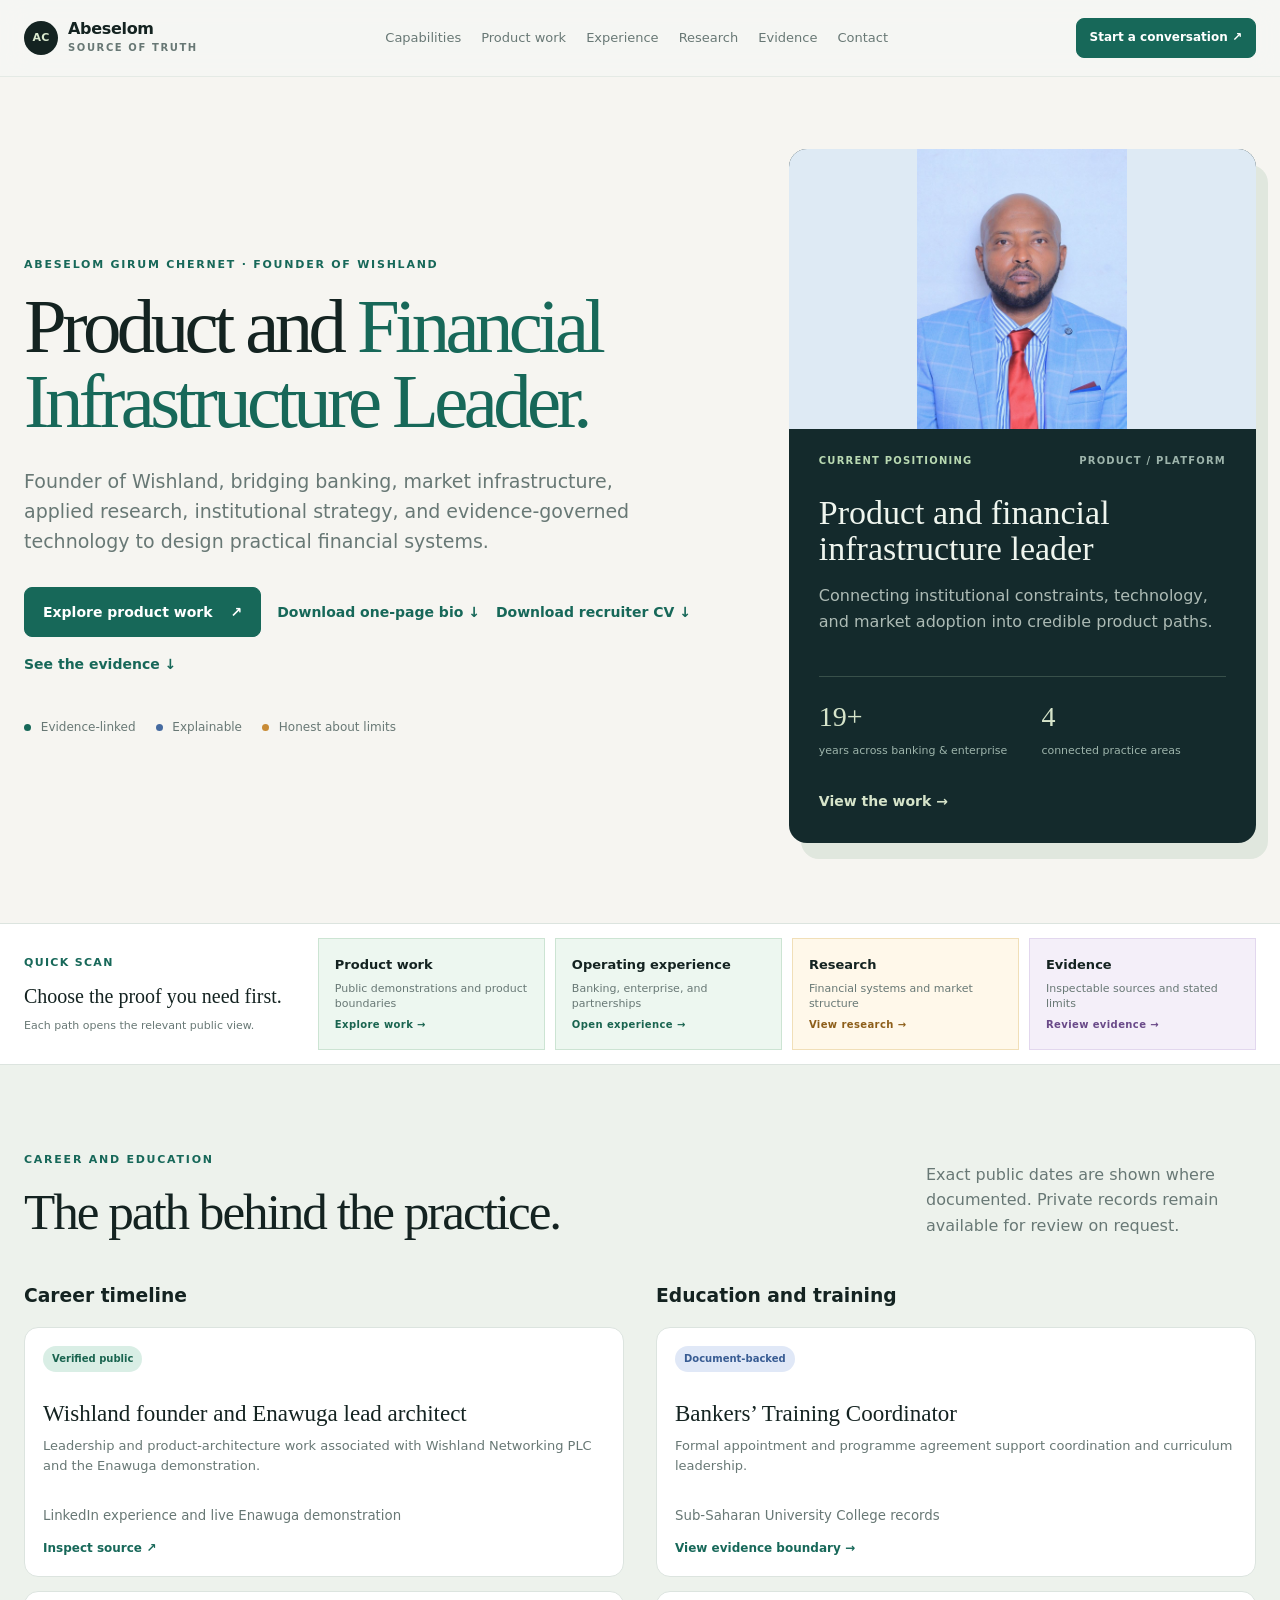
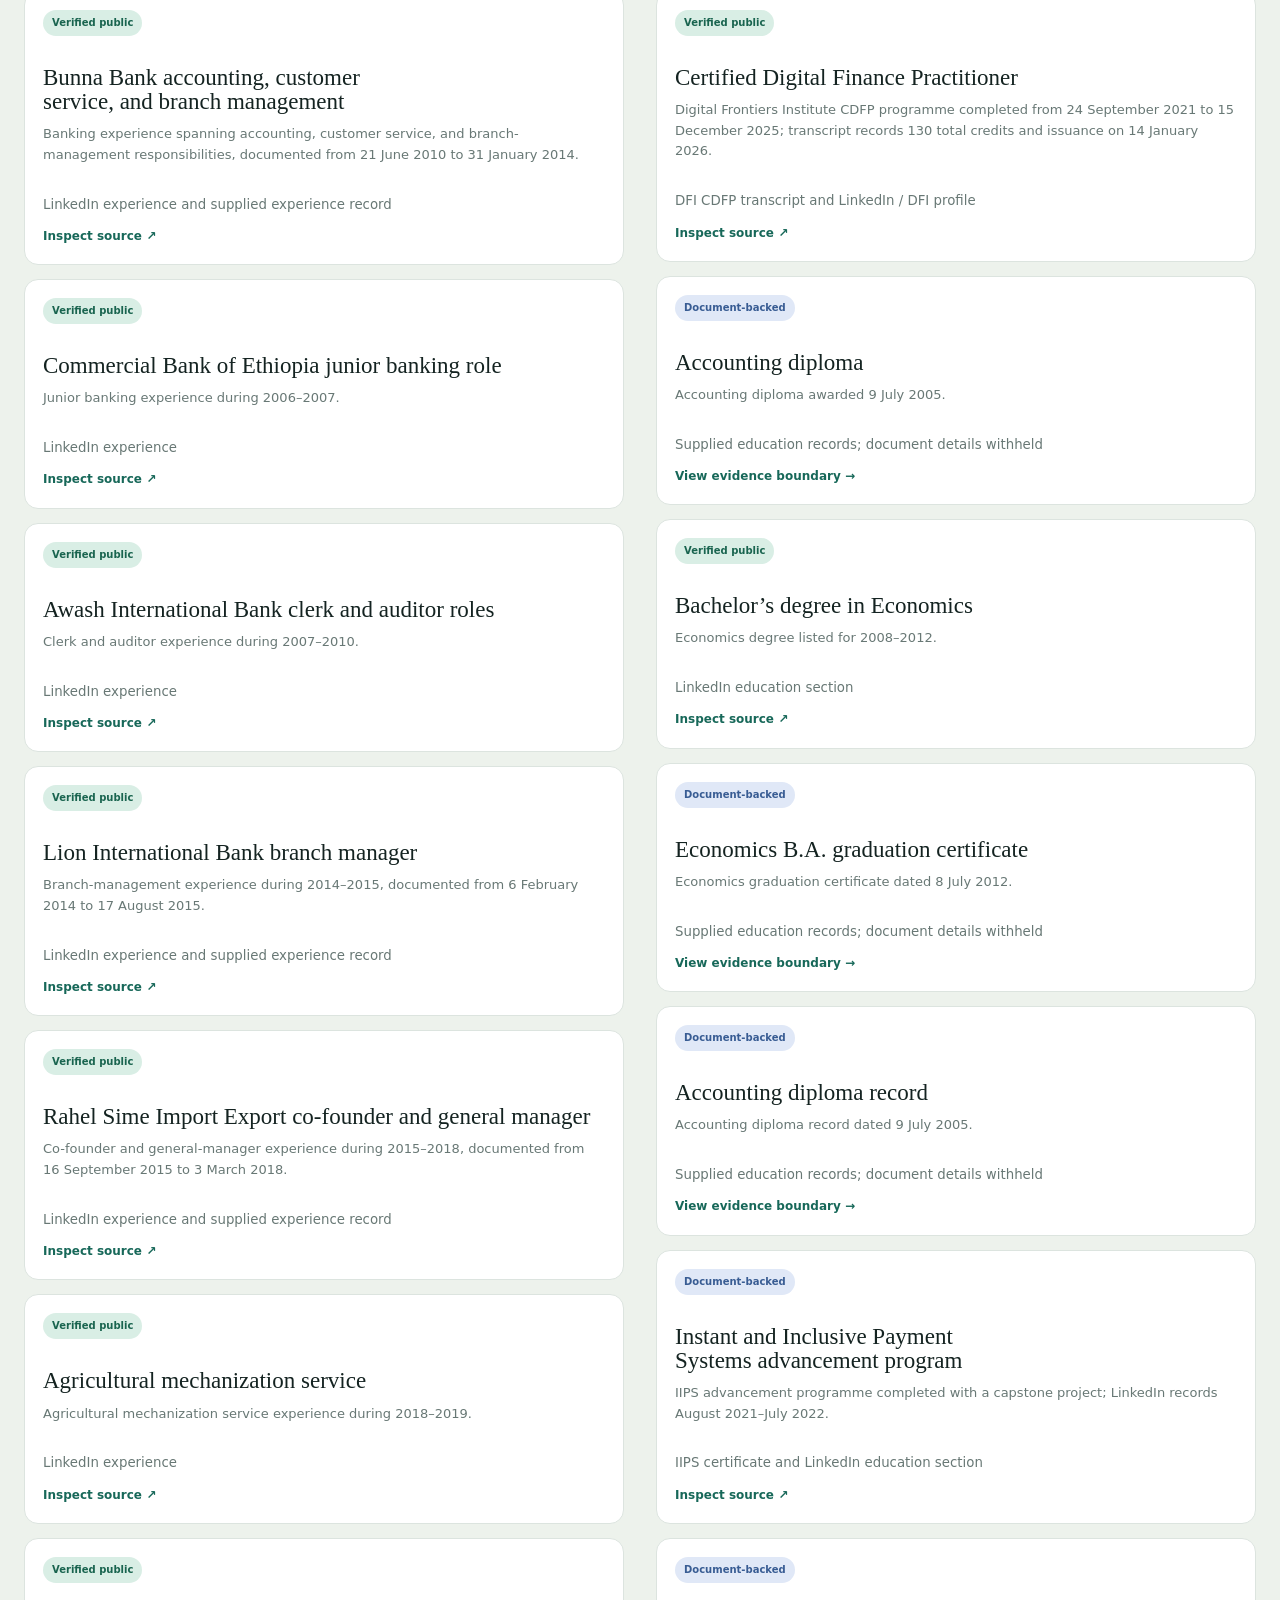
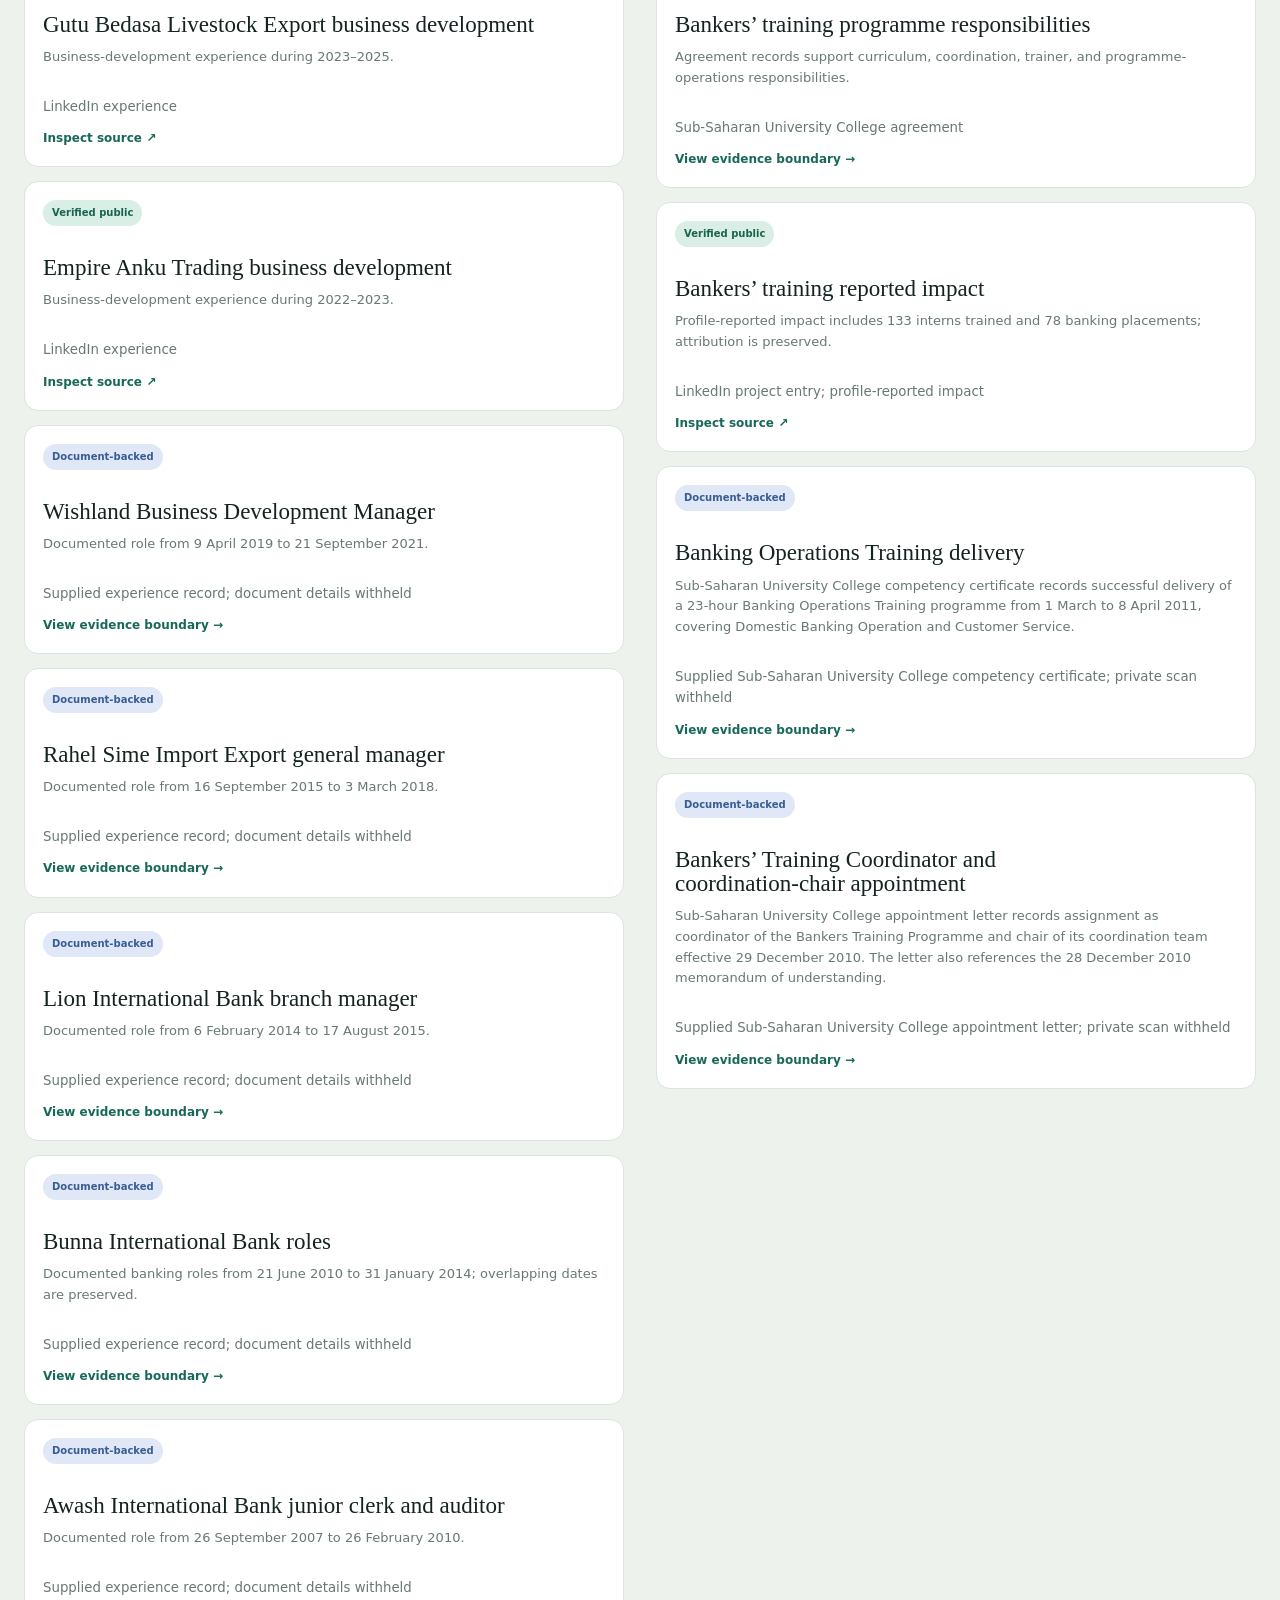
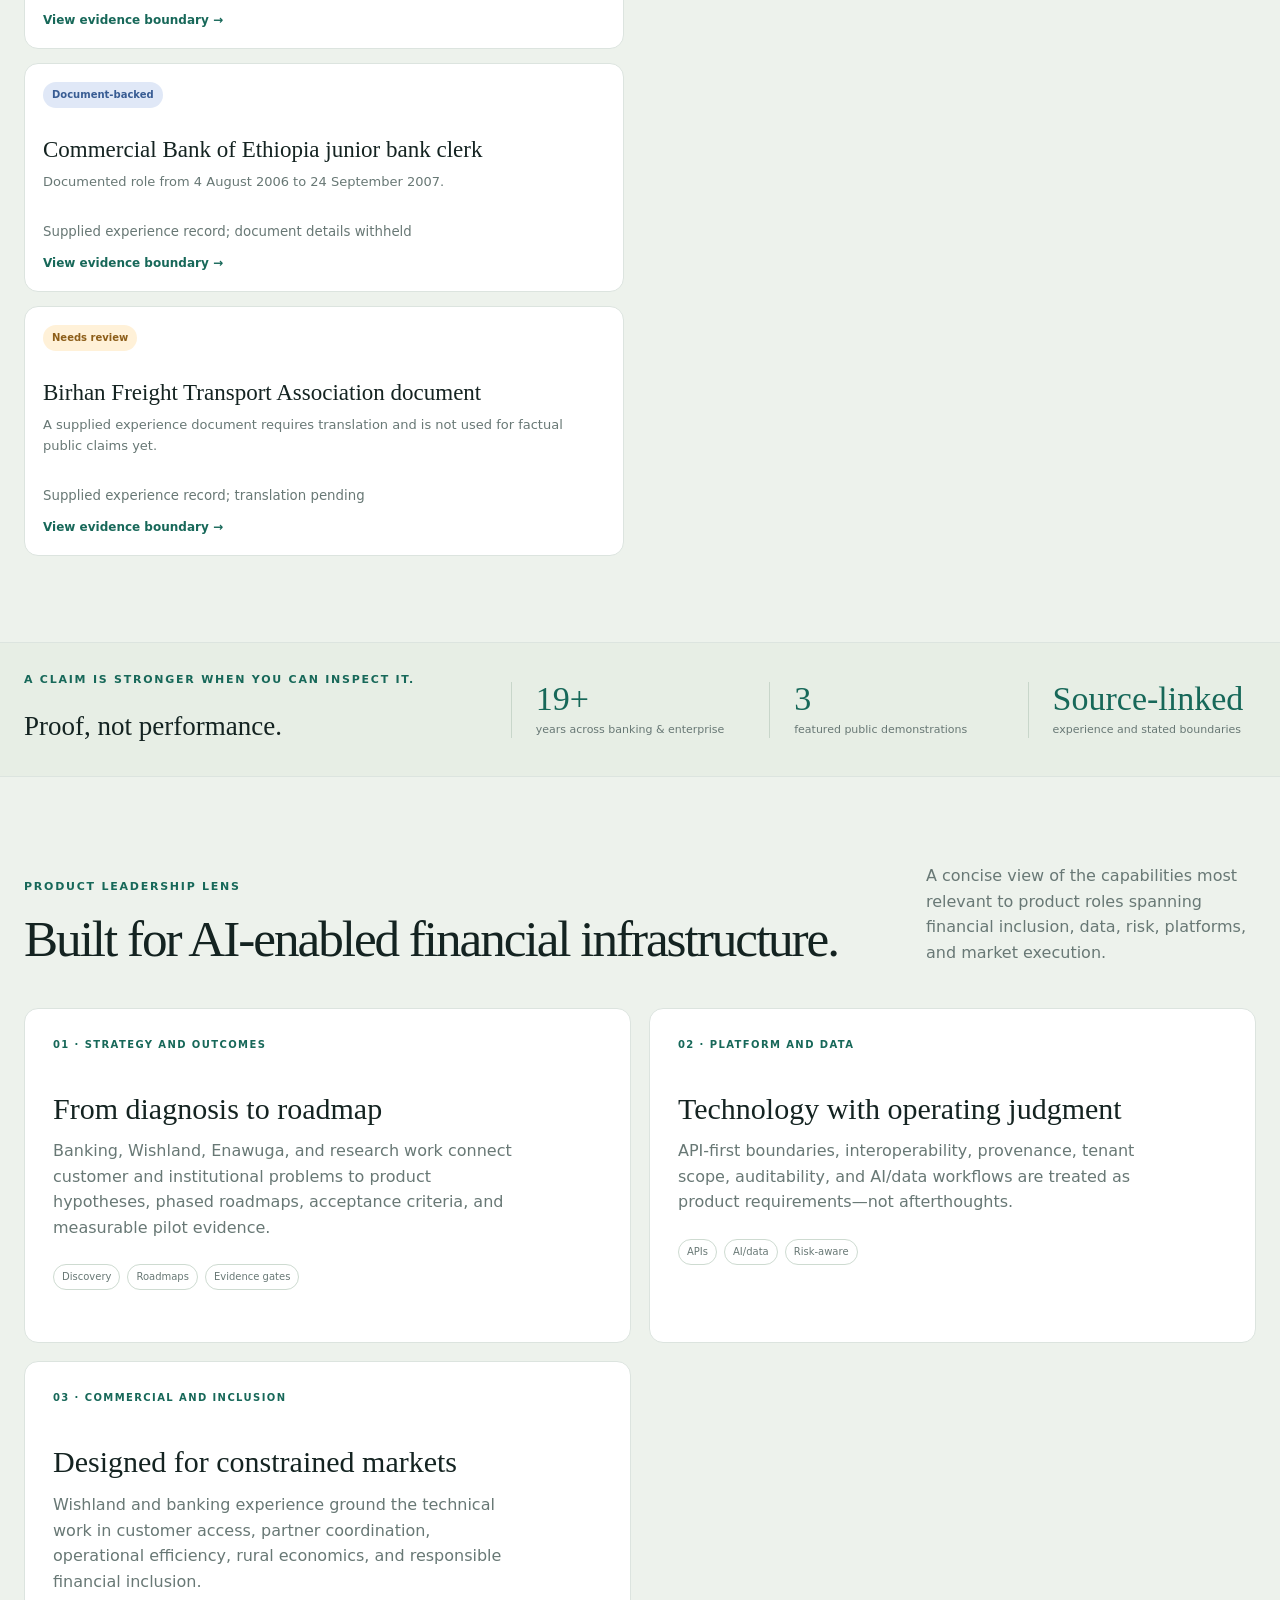
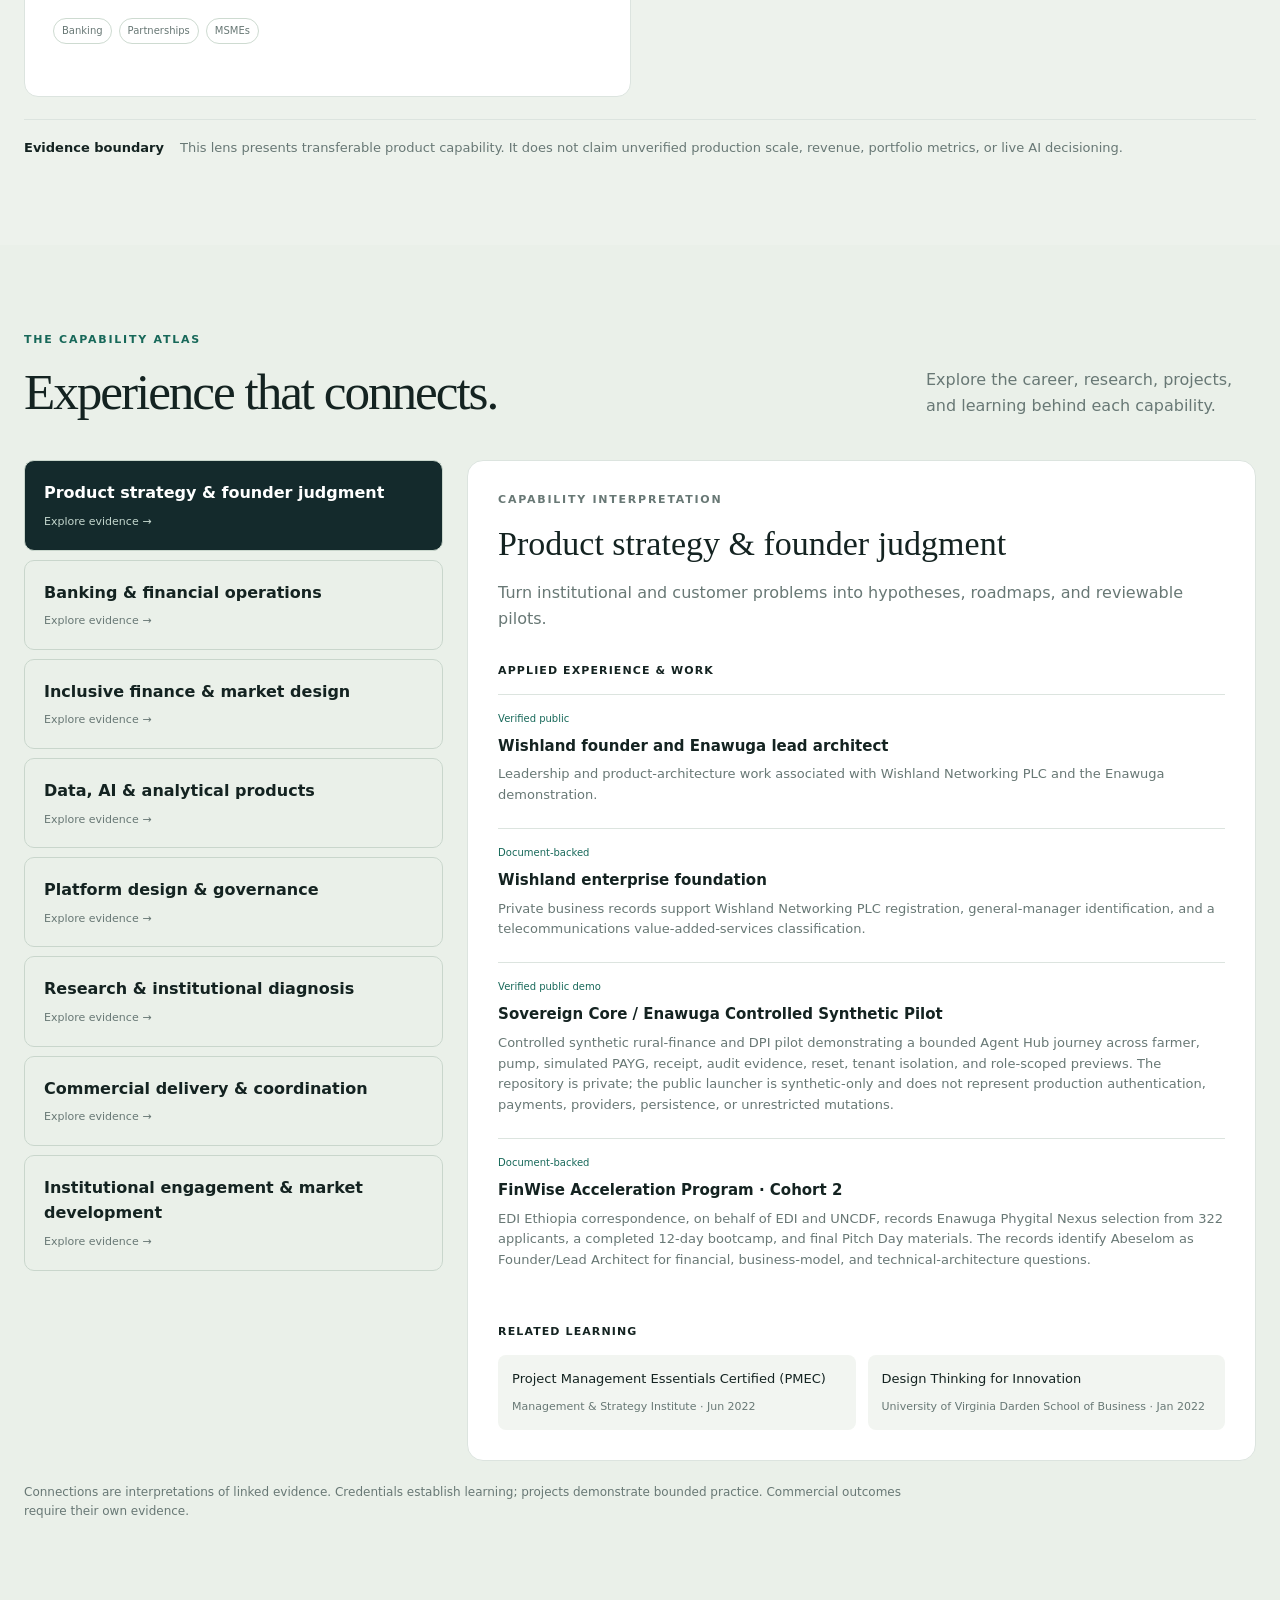
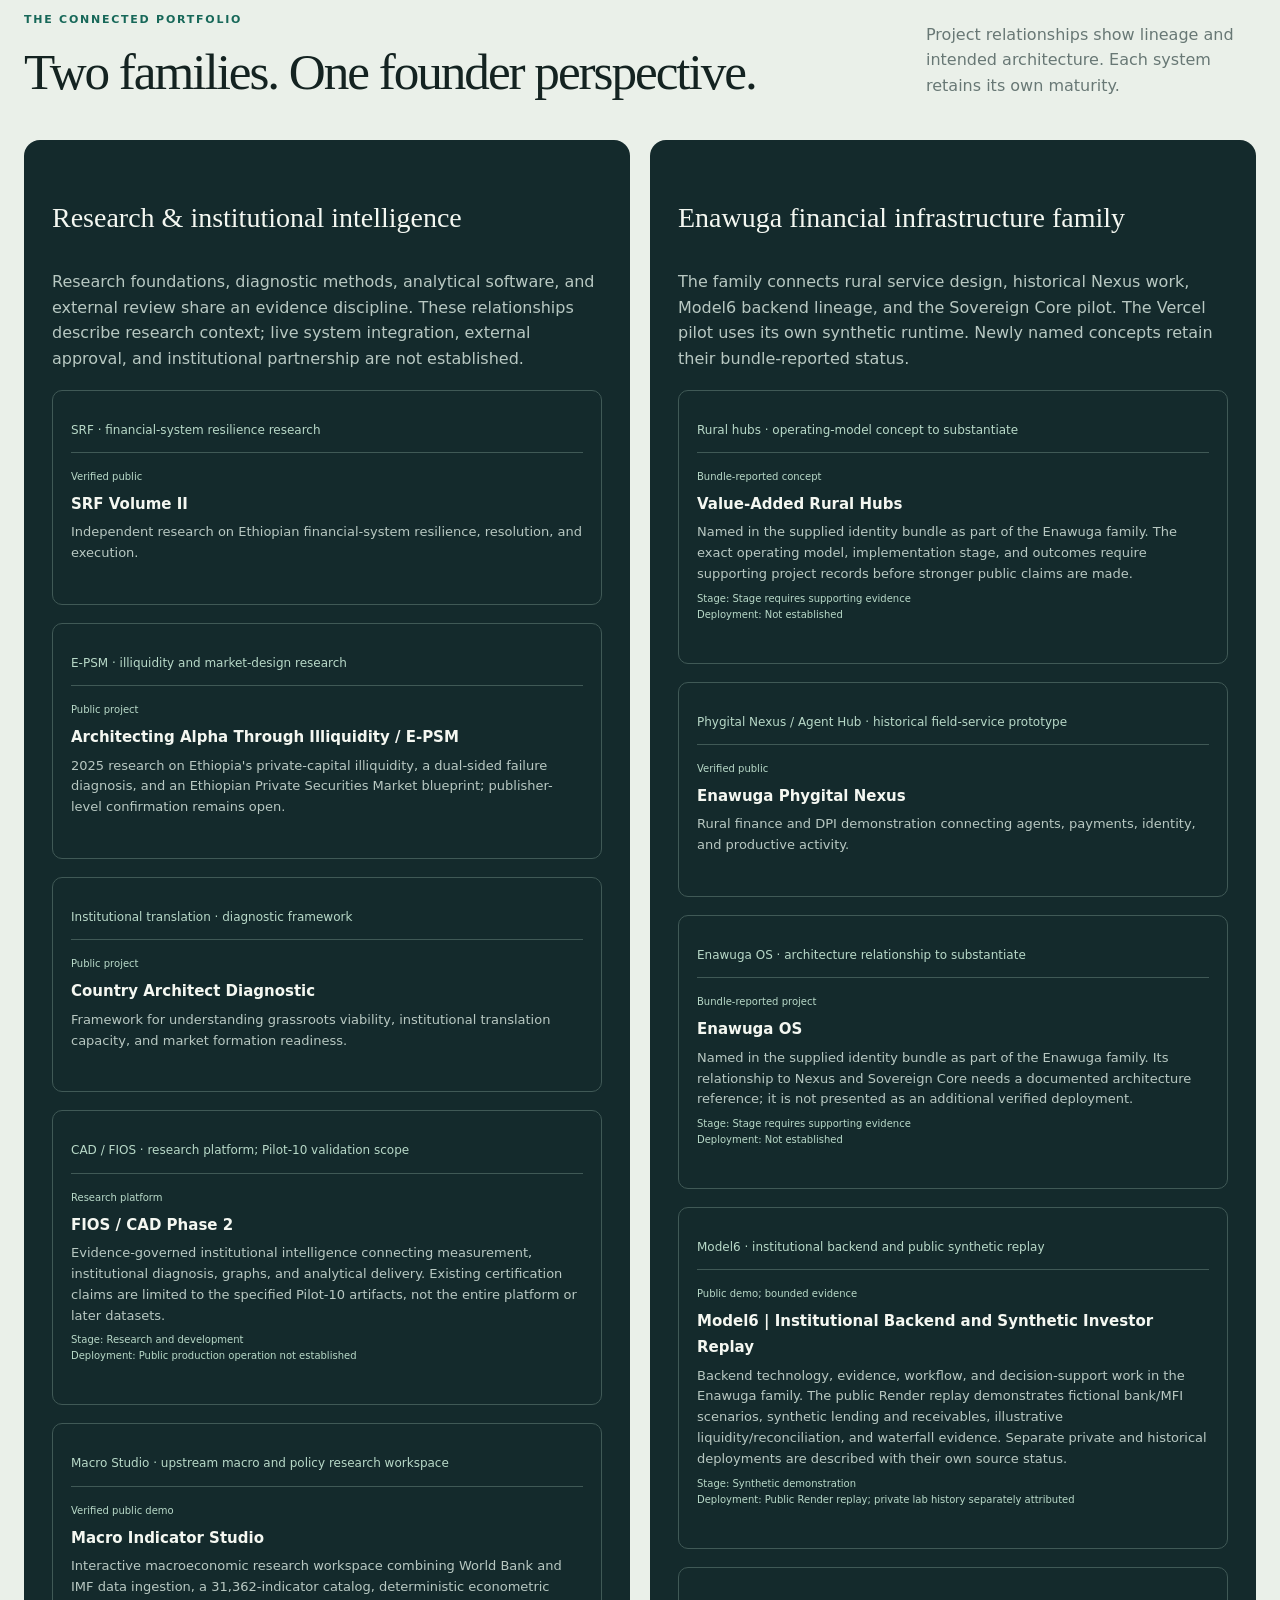
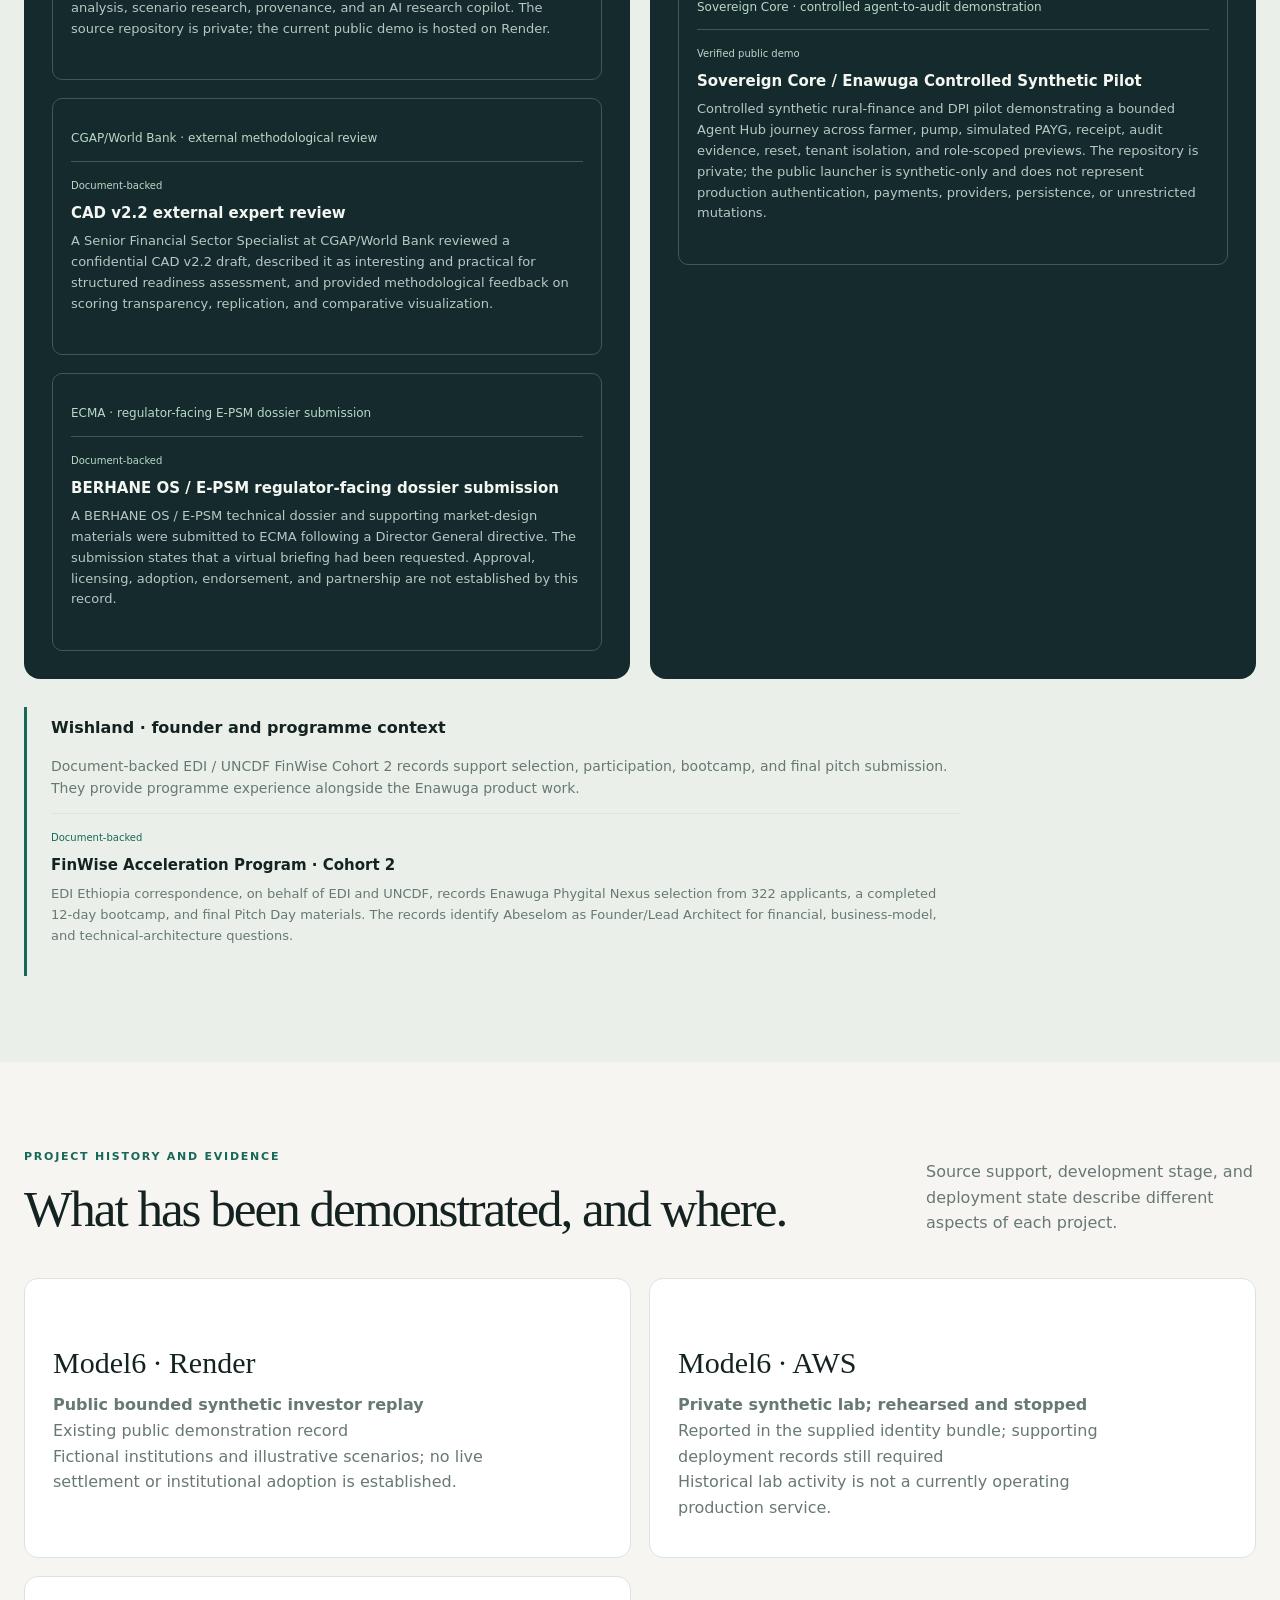
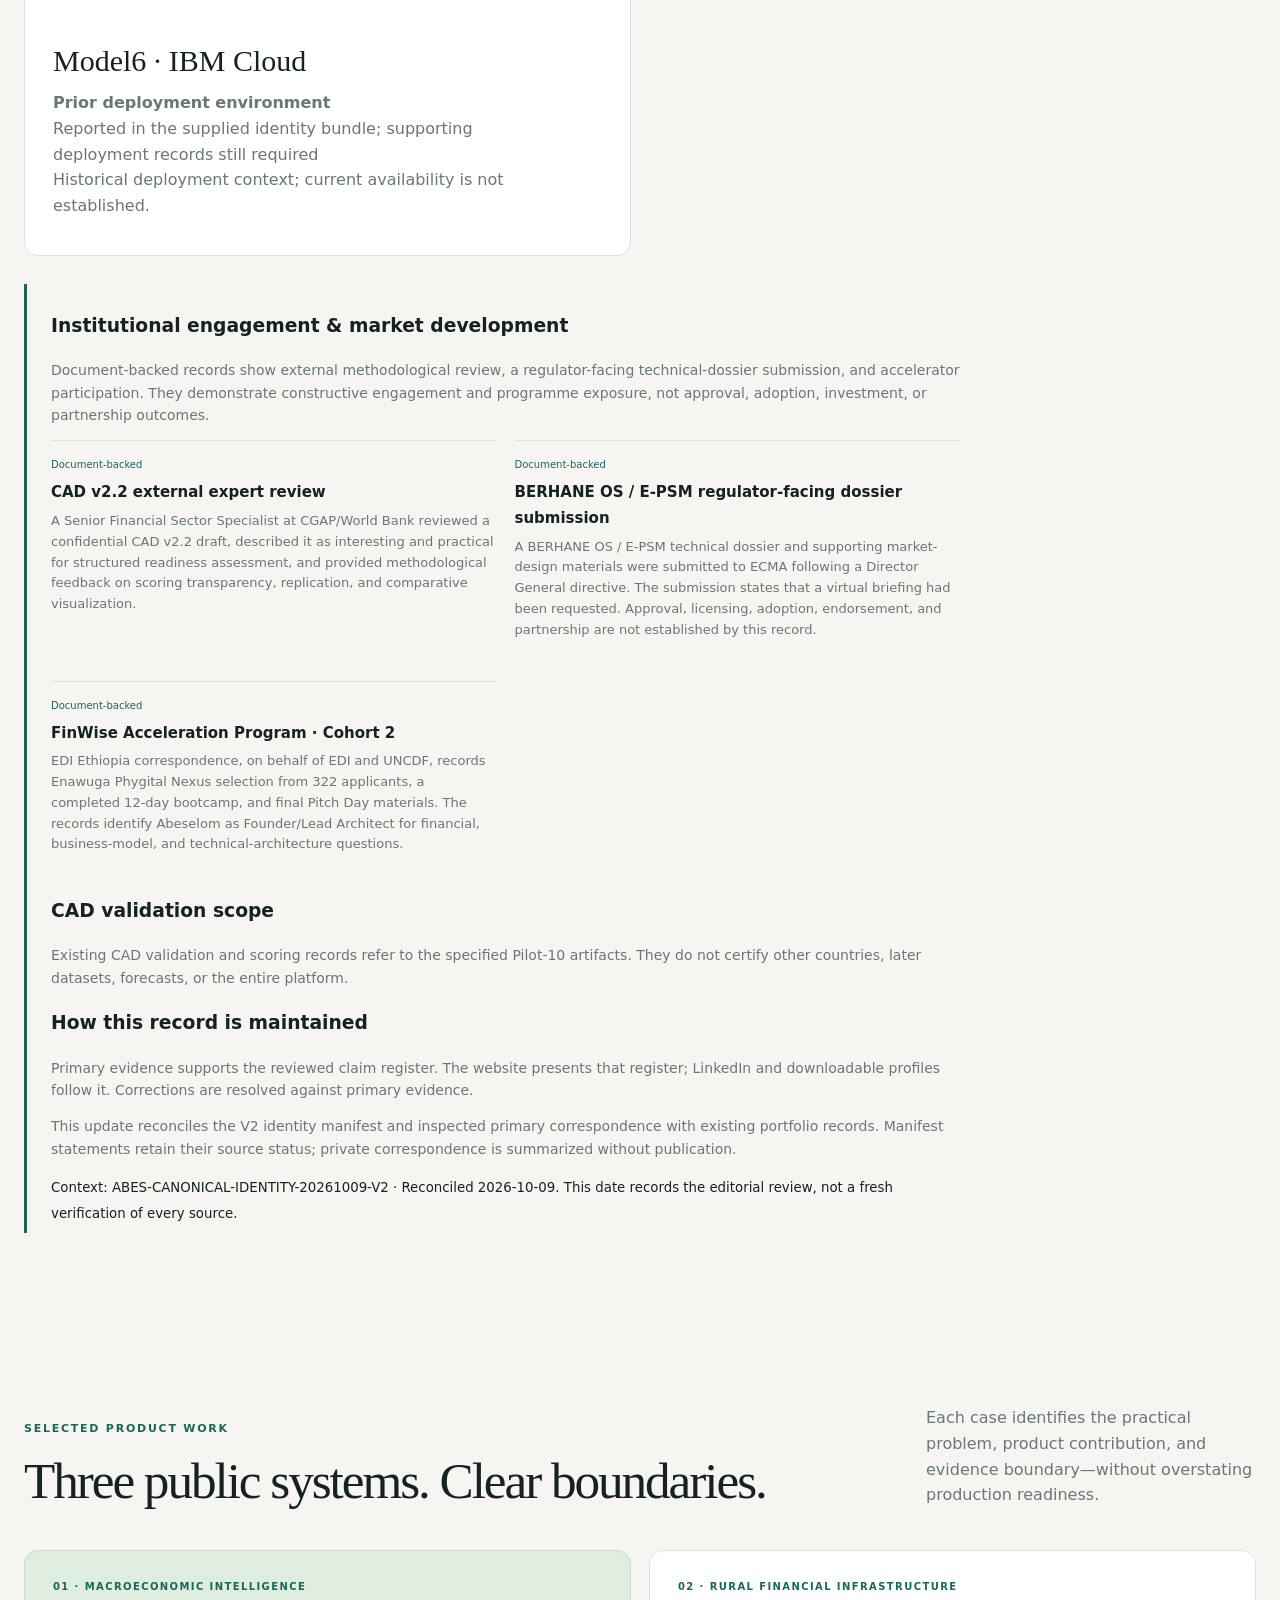
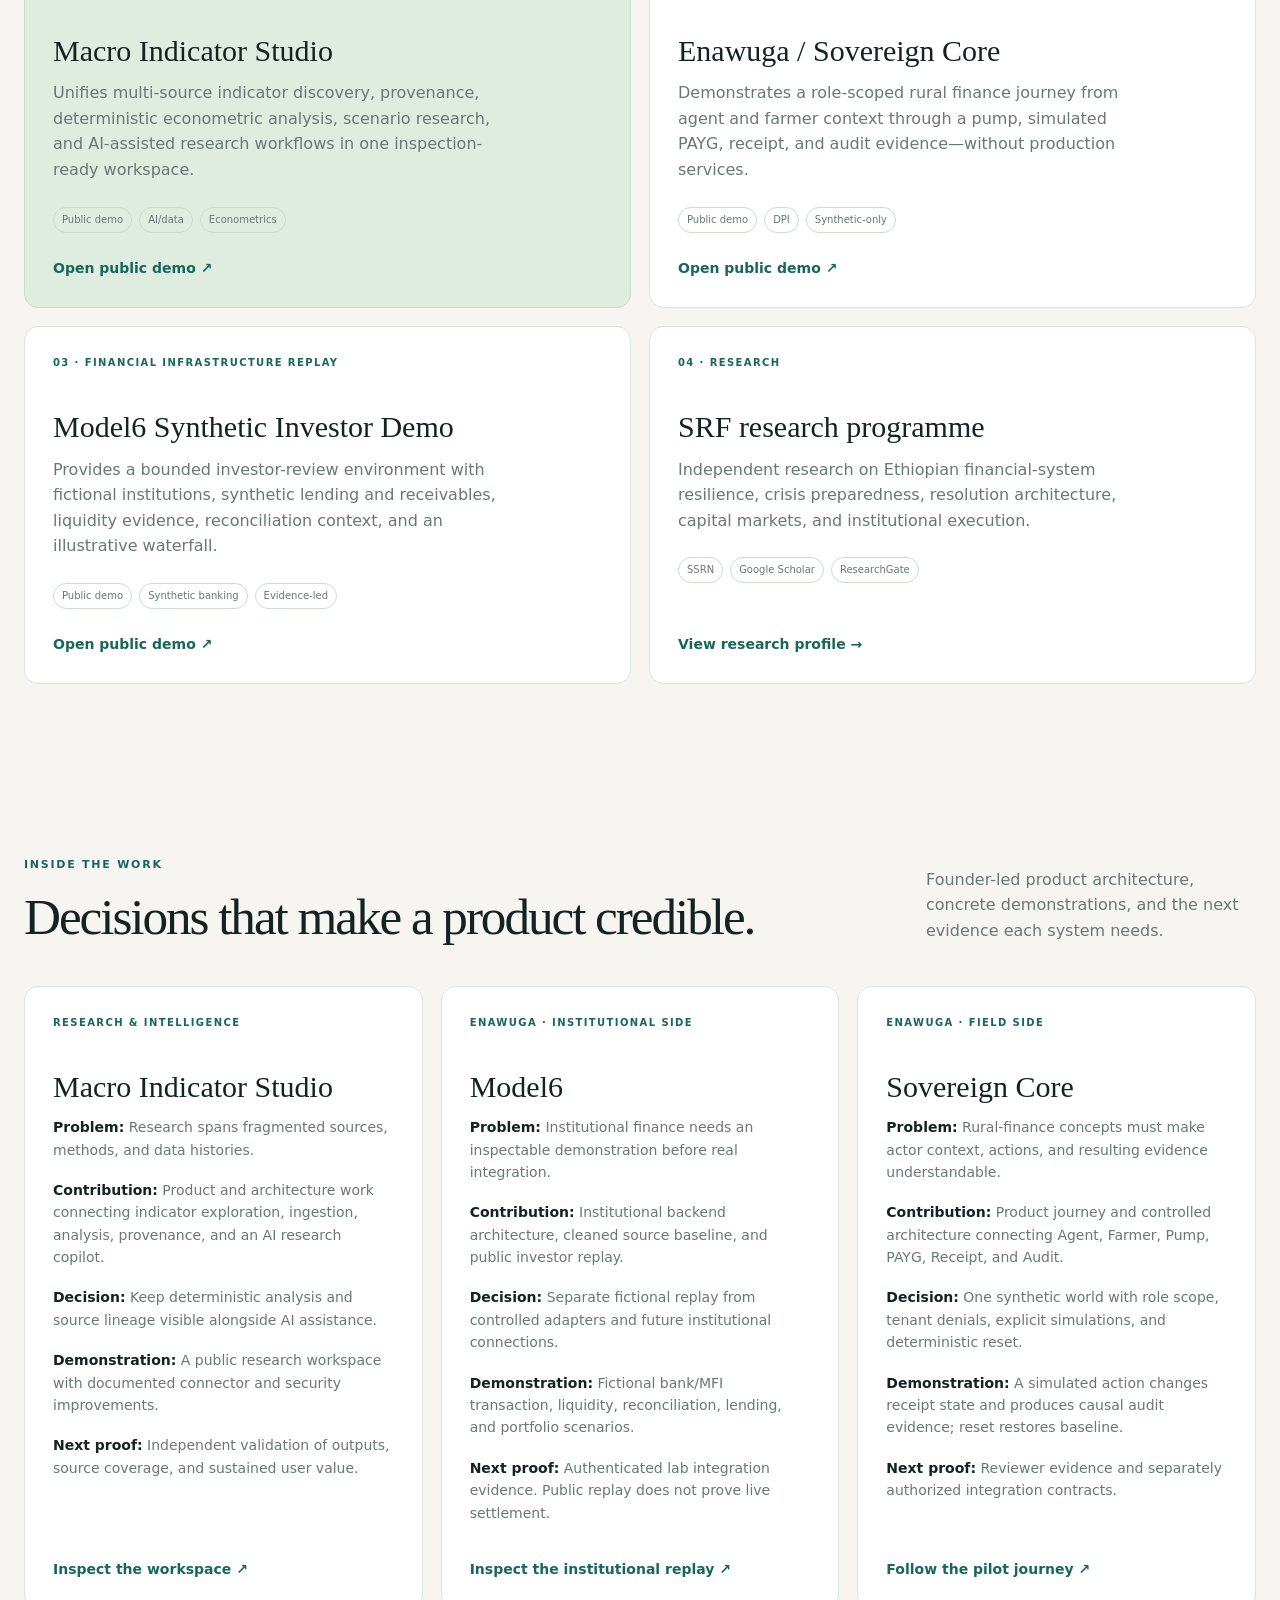
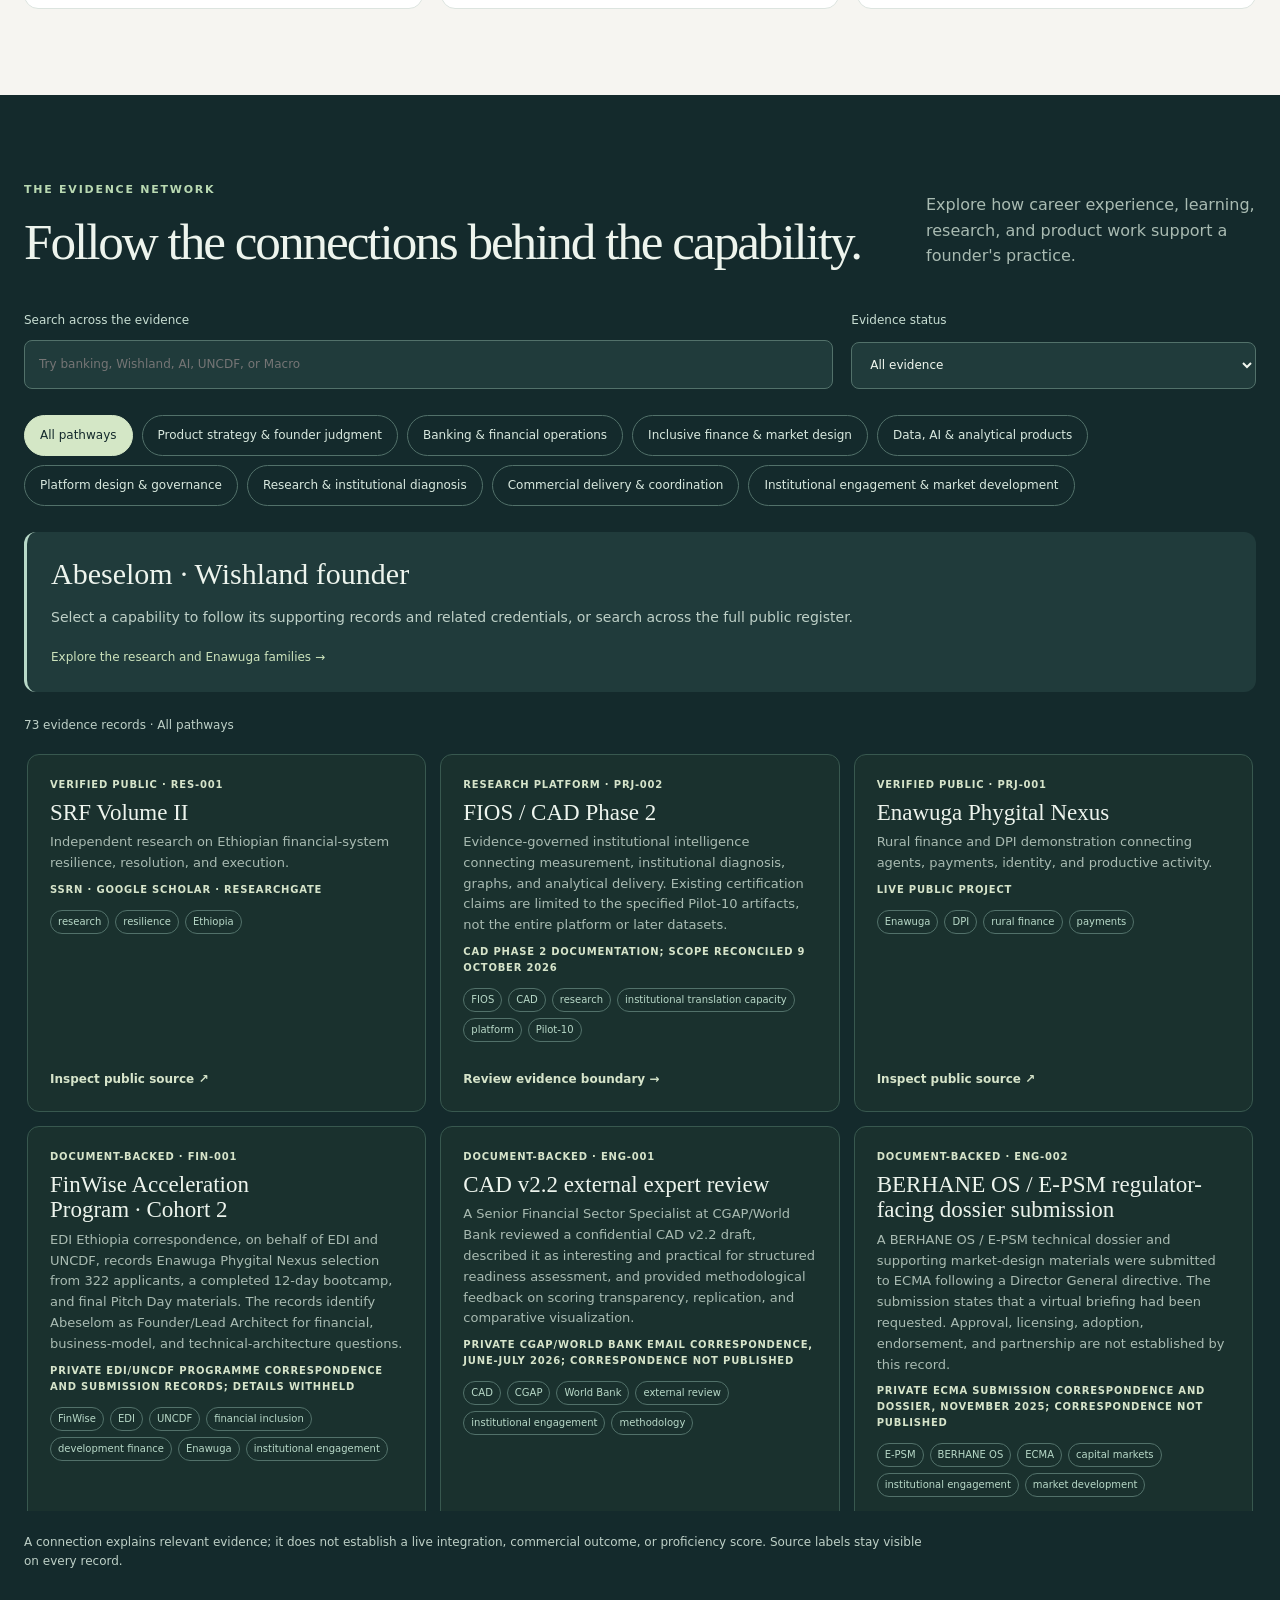
==== commit 53a18bb0: "Reconcile public identity evidence and capability map" ====
--- a/index.html
+++ b/index.html
@@ -37,8 +37,8 @@
     <section class="hero shell" id="top">
       <div class="hero-copy">
         <p class="eyebrow">Abeselom Girum Chernet · Founder of Wishland</p>
-        <h1>From financial insight to <em>practical product systems.</em></h1>
-        <p class="lead">Banking experience, enterprise leadership, digital finance, and applied research inform how I build: understand the institution, design for the user, and make the evidence inspectable.</p>
+        <h1>Product and <em>Financial Infrastructure Leader.</em></h1>
+        <p class="lead">Founder of Wishland, bridging banking, market infrastructure, applied research, institutional strategy, and evidence-governed technology to design practical financial systems.</p>
         <div class="hero-actions"><a class="button" href="#work">Explore product work <span>↗</span></a><a class="text-link" href="assets/Abeselom_Girum_Chernet_One_Page_Bio.pdf" download>Download one-page bio ↓</a><a class="text-link" href="assets/Abeselom_Girum_Chernet_Recruiter_CV.pdf" download>Download recruiter CV ↓</a><a class="text-link" href="#evidence">See the evidence ↓</a></div>
         <div class="trust-row"><span><b class="dot dot-green"></b> Evidence-linked</span><span><b class="dot dot-blue"></b> Explainable</span><span><b class="dot dot-amber"></b> Honest about limits</span></div>
       </div>
@@ -95,7 +95,7 @@
     </div></section>
 
     <section class="section matcher-section" id="matcher"><div class="shell"><div class="section-heading"><div><p class="eyebrow">Requirement matcher</p><h2>Start with the product problem you need solved.</h2></div><p>Paste a role or choose a scenario. This rules-first view maps explicit evidence and visible gaps—it does not produce an opaque suitability score.</p></div>
-      <div class="matcher-grid"><div class="matcher-input"><label for="role-input">Role or scenario description<textarea id="role-input" rows="10" placeholder="Example: We need a product manager for AI-enabled financial infrastructure, platform scale, customer outcomes, risk, and market execution."></textarea></label><div class="role-presets" aria-label="Role templates"><span>Try a lens:</span><button type="button" class="preset" data-role="product manager AI-enabled financial infrastructure financial inclusion product strategy roadmap platform risk data commercial outcomes">Financial infrastructure PM</button><button type="button" class="preset" data-role="market expansion and economic development partnership project implementation">Market expansion & partnerships</button><button type="button" class="preset" data-role="development finance blended finance capital raising transaction advisory African financial inclusion partnership">Development finance & investment</button><button type="button" class="preset" data-role="digital finance architect">Digital finance architect</button><button type="button" class="preset" data-role="financial inclusion programme lead">Financial inclusion lead</button><button type="button" class="preset" data-role="institutional resilience researcher">Resilience researcher</button><button type="button" class="preset" data-role="DPI interoperability strategist">DPI strategist</button></div><button class="button match-button" type="button" id="match-button">Find evidence matches <span>→</span></button></div><div class="matcher-output" id="matcher-output" aria-live="polite"><div class="matcher-empty"><span class="panel-number">MATCH REPORT</span><h3>Your evidence map will appear here.</h3><p>Matches are generated from explicit capability tags and linked evidence. Requirements without evidence remain visible as gaps.</p></div></div></div>
+      <div class="matcher-grid"><div class="matcher-input"><label for="role-input">Role or scenario description<textarea id="role-input" rows="10" placeholder="Example: We need a product manager for AI-enabled financial infrastructure, platform scale, customer outcomes, risk, and market execution."></textarea></label><div class="role-presets" aria-label="Role templates"><span>Try a lens:</span><button type="button" class="preset" data-role="product manager AI-enabled financial infrastructure financial inclusion product strategy roadmap platform risk data commercial outcomes">Financial infrastructure PM</button><button type="button" class="preset" data-role="institutional engagement market expansion economic development partnership stakeholder project implementation">Institutional engagement</button><button type="button" class="preset" data-role="development finance blended finance capital raising transaction advisory African financial inclusion partnership">Development finance & investment</button><button type="button" class="preset" data-role="digital finance architect">Digital finance architect</button><button type="button" class="preset" data-role="financial inclusion programme lead">Financial inclusion lead</button><button type="button" class="preset" data-role="institutional resilience researcher">Resilience researcher</button><button type="button" class="preset" data-role="DPI interoperability strategist">DPI strategist</button></div><button class="button match-button" type="button" id="match-button">Find evidence matches <span>→</span></button></div><div class="matcher-output" id="matcher-output" aria-live="polite"><div class="matcher-empty"><span class="panel-number">MATCH REPORT</span><h3>Your evidence map will appear here.</h3><p>Matches are generated from explicit capability tags and linked evidence. Requirements without evidence remain visible as gaps.</p></div></div></div>
       <div class="matcher-note"><strong>Responsible matching</strong><span>This tool does not rank people, infer protected characteristics, or invent experience. It highlights relevant evidence and questions worth discussing.</span></div>
     </div></section>
 
@@ -132,7 +132,7 @@
   </main>
   <footer class="site-footer"><div class="shell footer-wrap"><span>© 2026 Abeselom Girum Chernet</span><span>Evidence-backed · explainable · responsible</span><div><a href="https://www.linkedin.com/in/abeselomchernet/" target="_blank" rel="noreferrer">LinkedIn ↗</a><a href="https://github.com/abeselomchernet/" target="_blank" rel="noreferrer">GitHub ↗</a></div></div></footer>
   <script src="matcher-engine.js?v=20261008-evidence"></script>
-  <script src="public-data.js?v=20261008-bundle"></script>
+  <script src="public-data.js?v=20261010-v2"></script>
   <script src="data-loader.js?v=20261008-bundle"></script>
   <script src="app.js?v=20261008-evidence"></script>
   <script src="portfolio.js?v=20261008-atlas"></script>
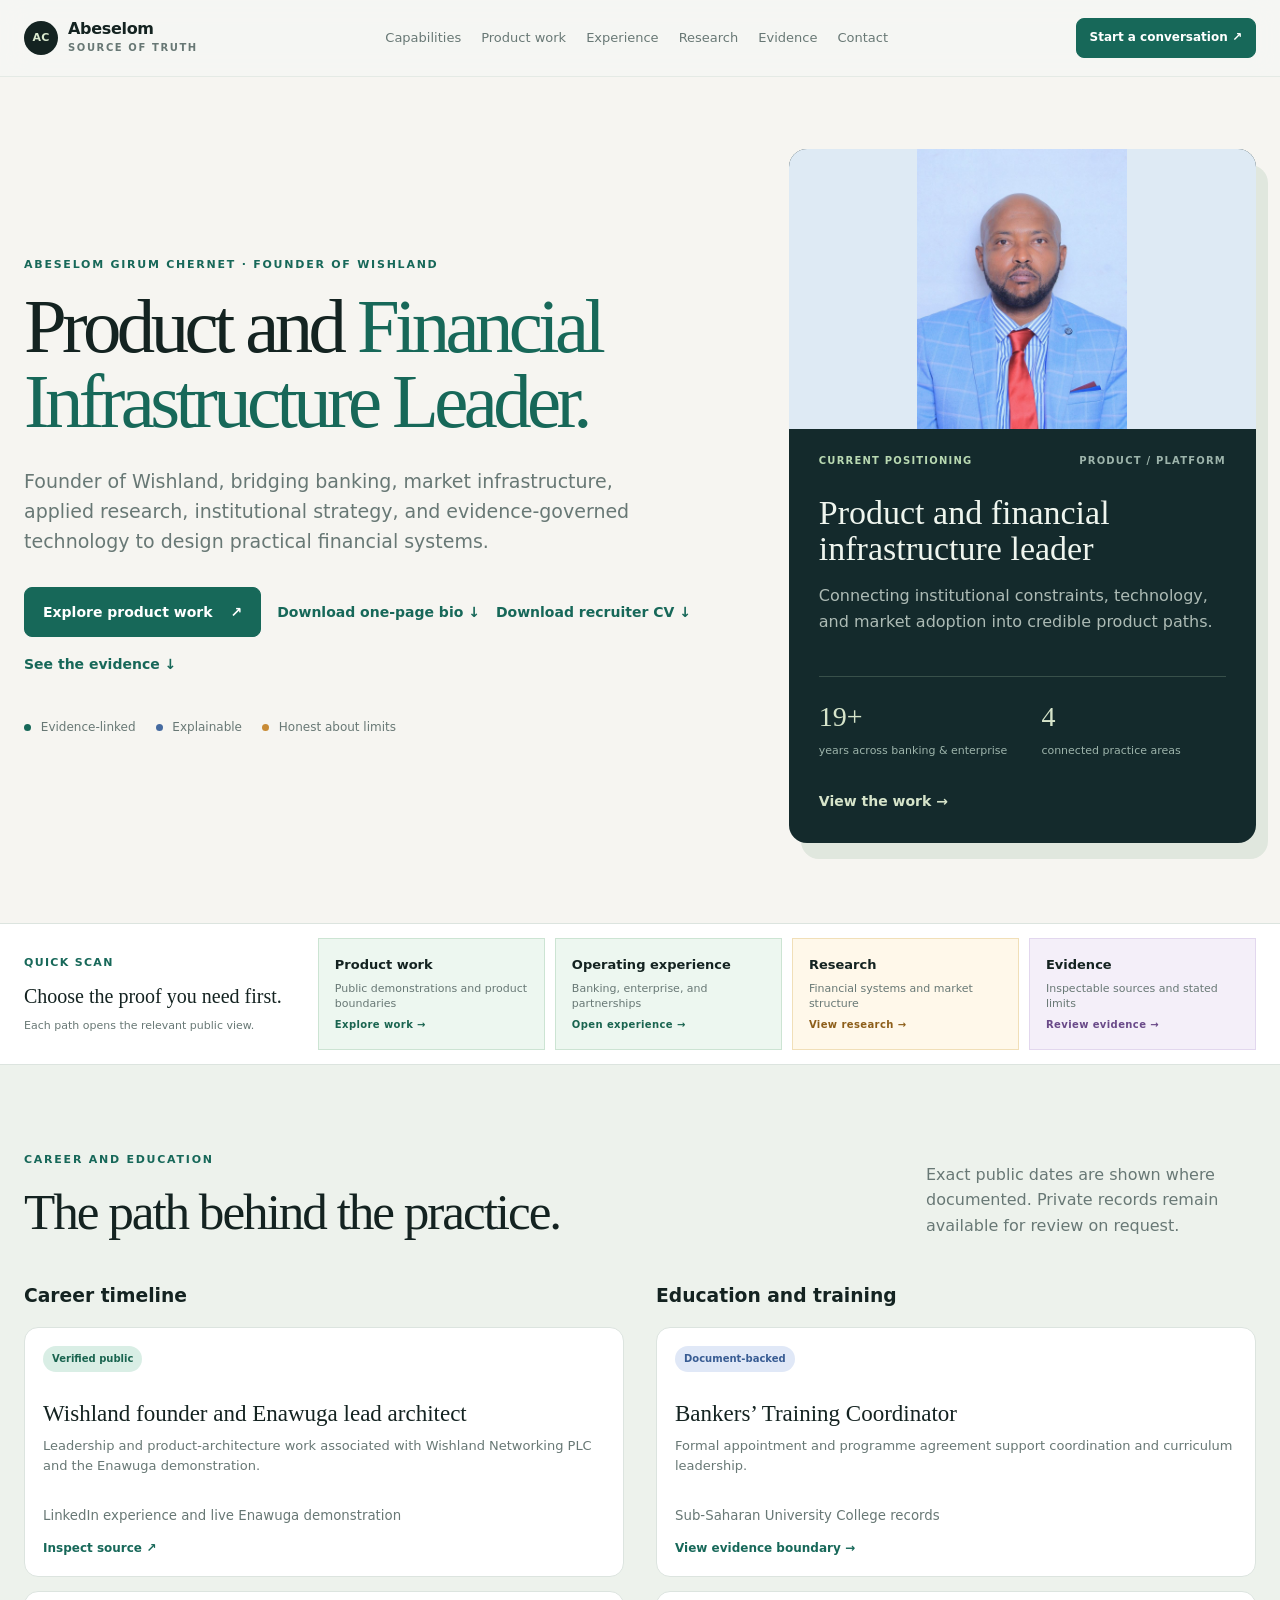
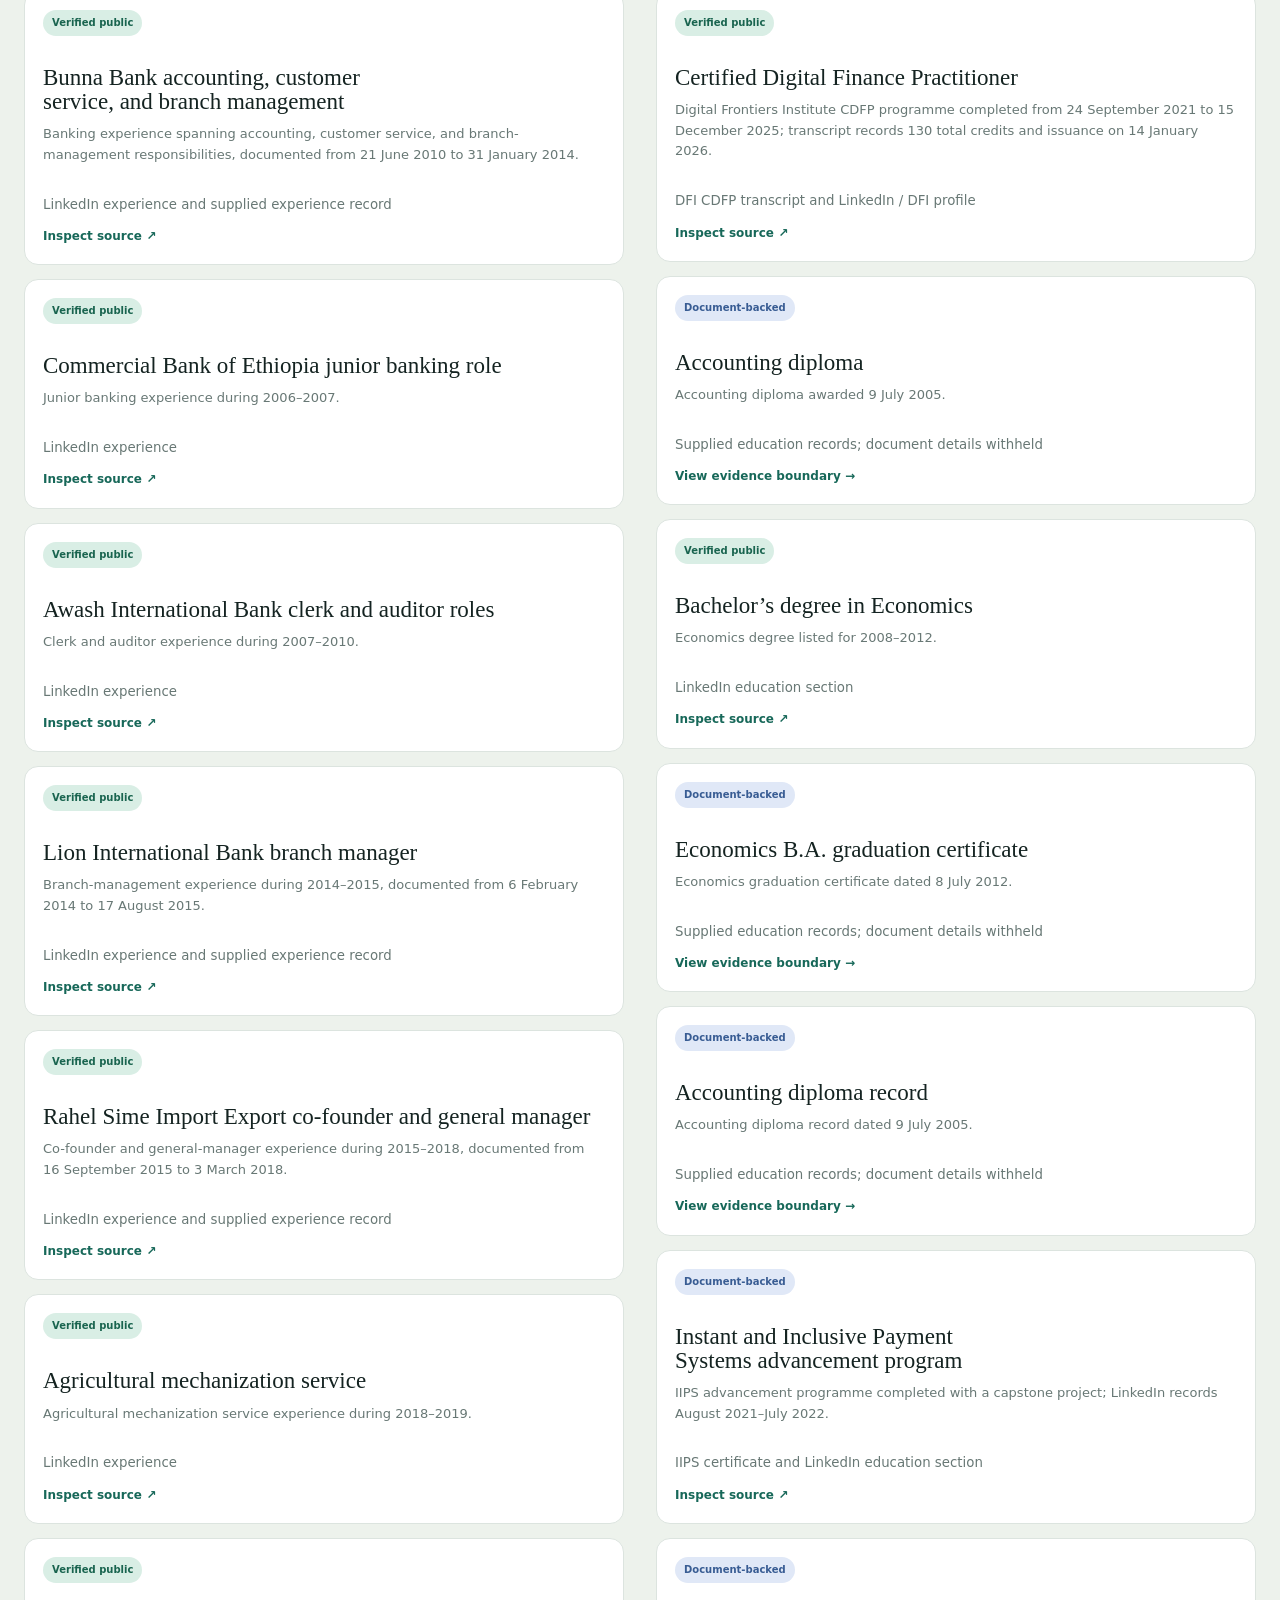
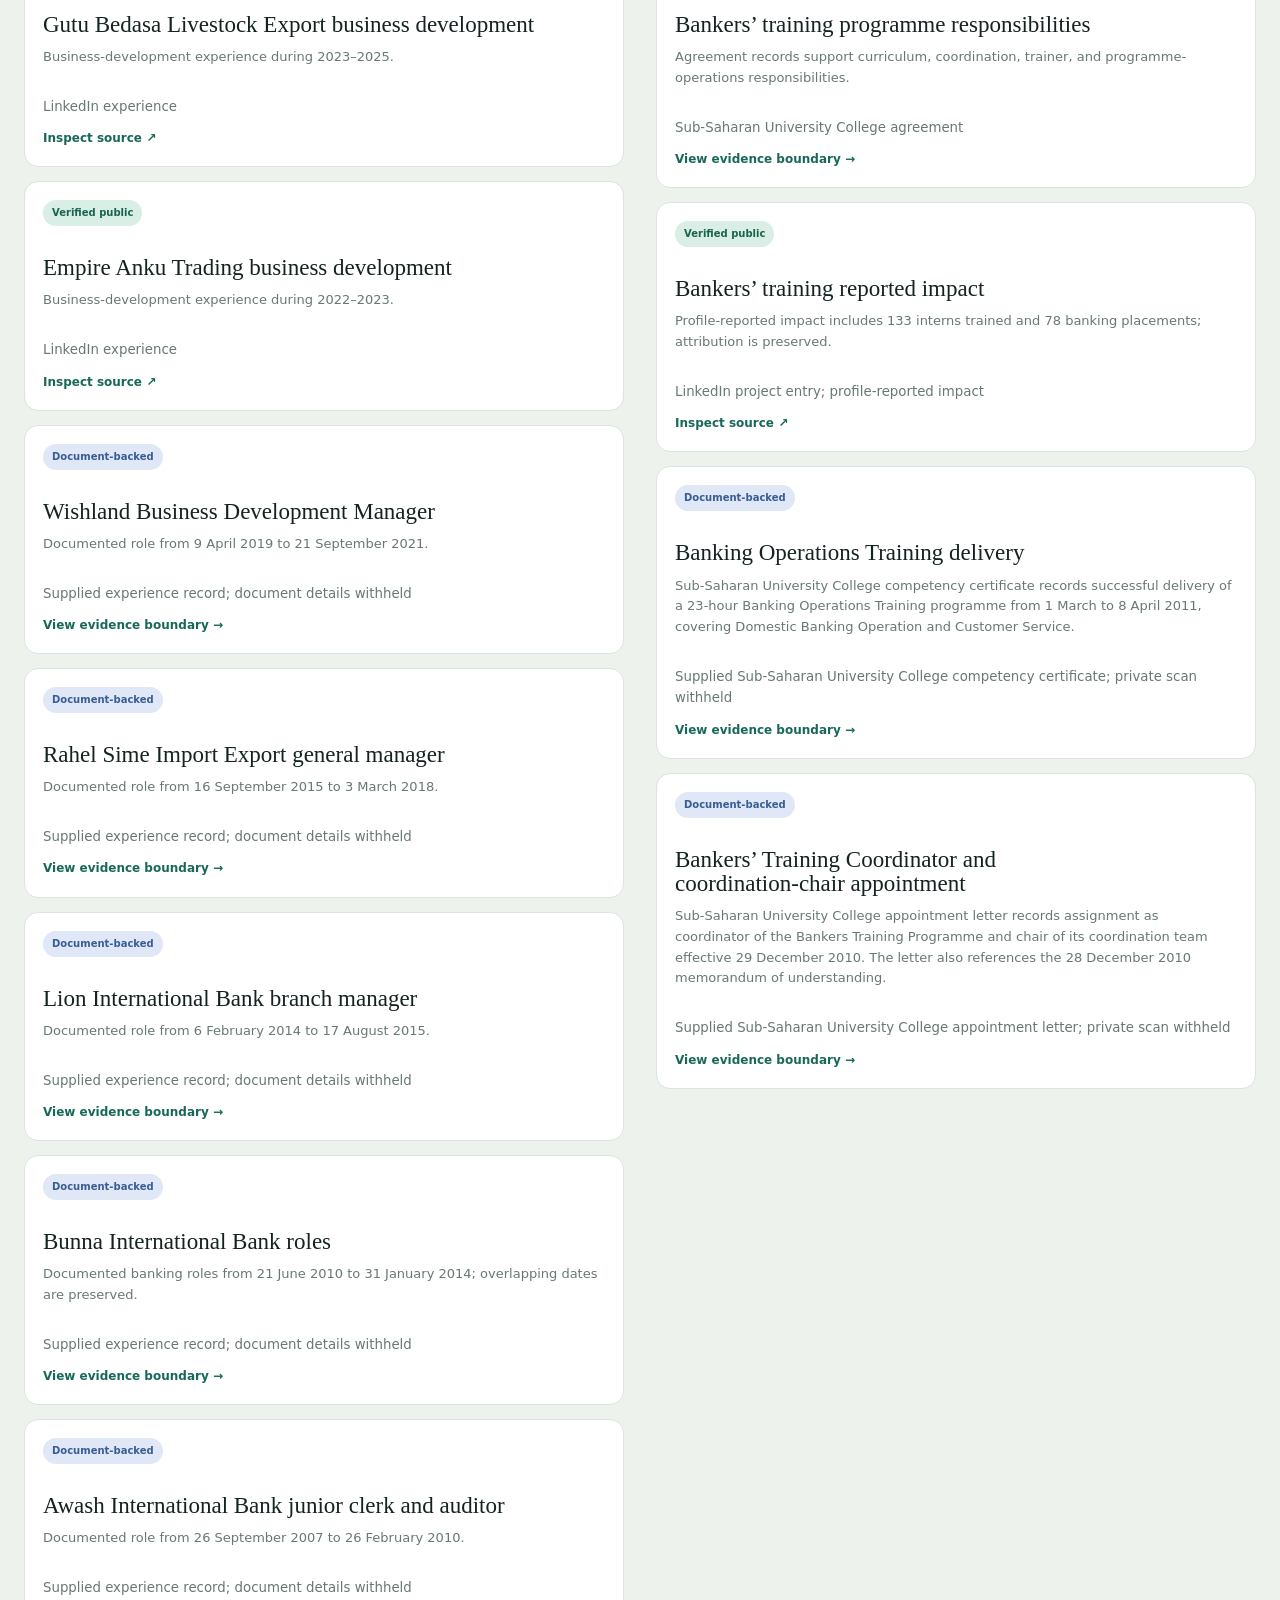
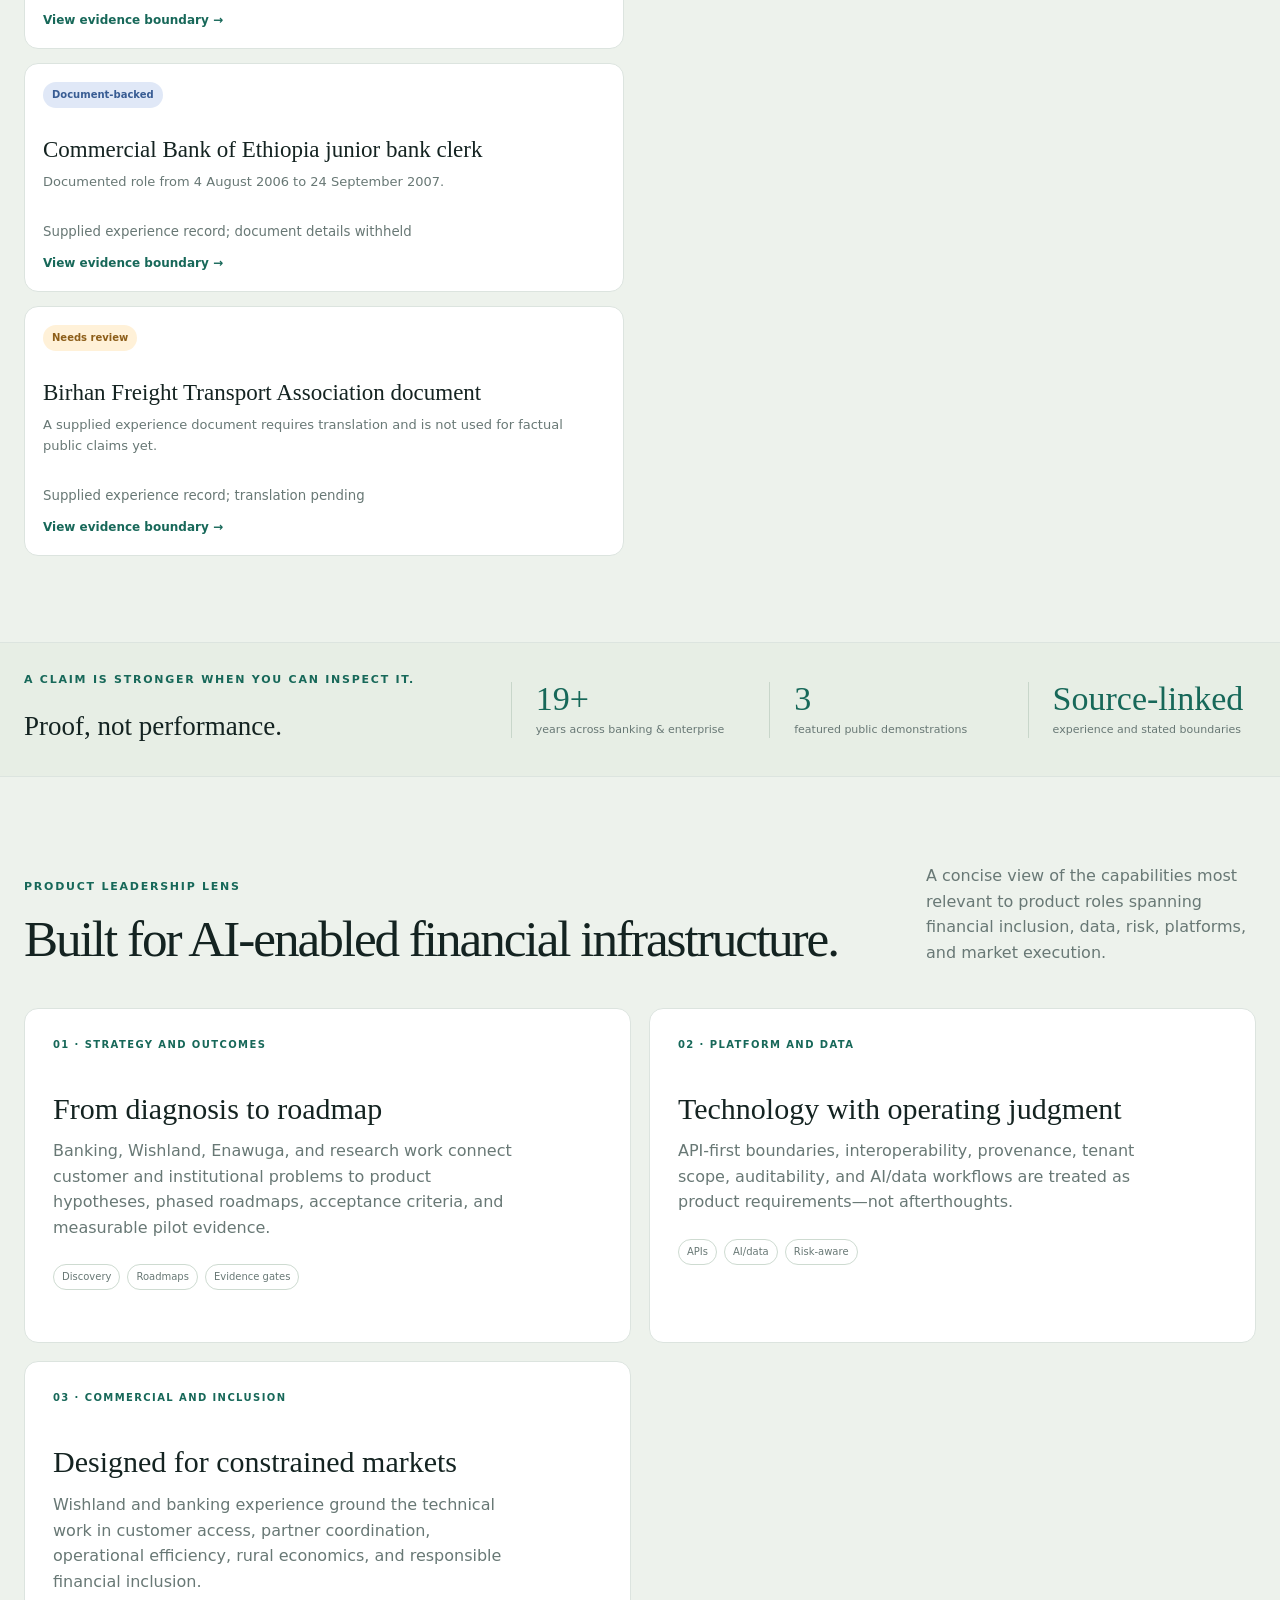
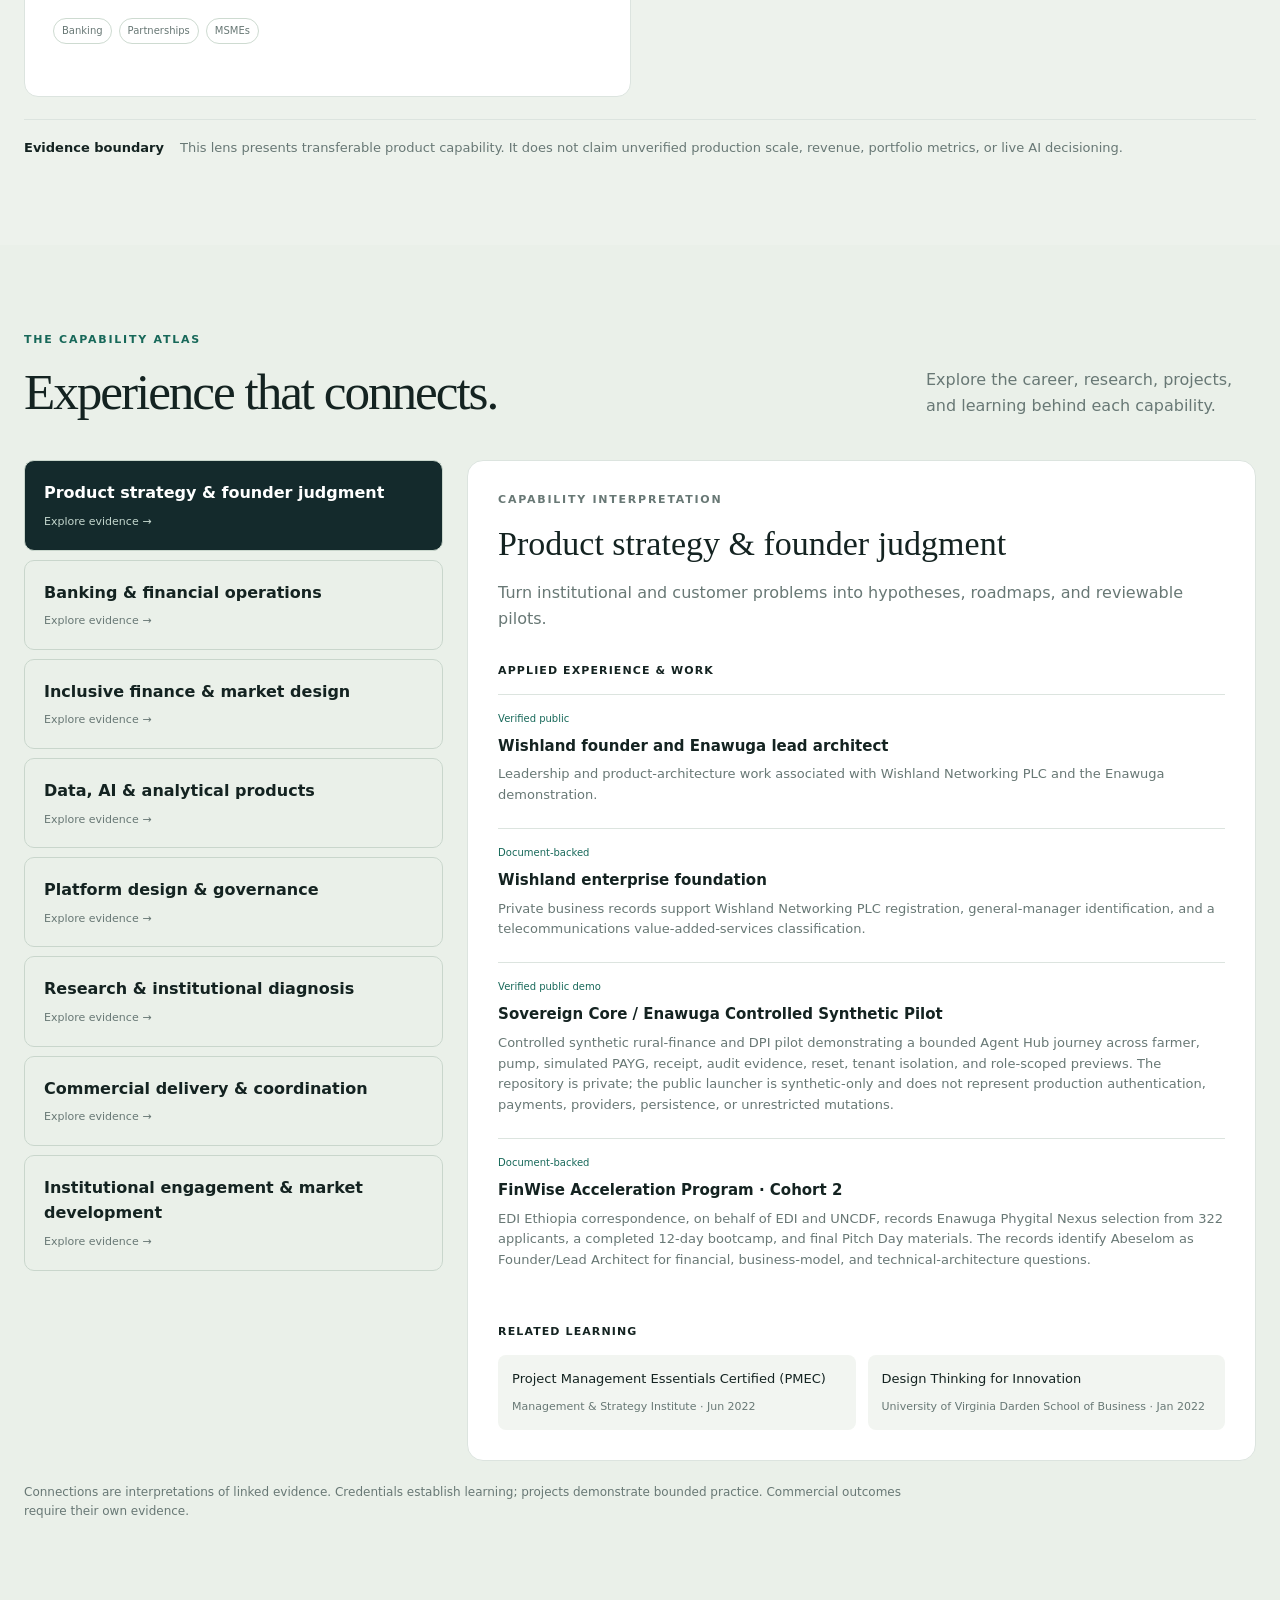
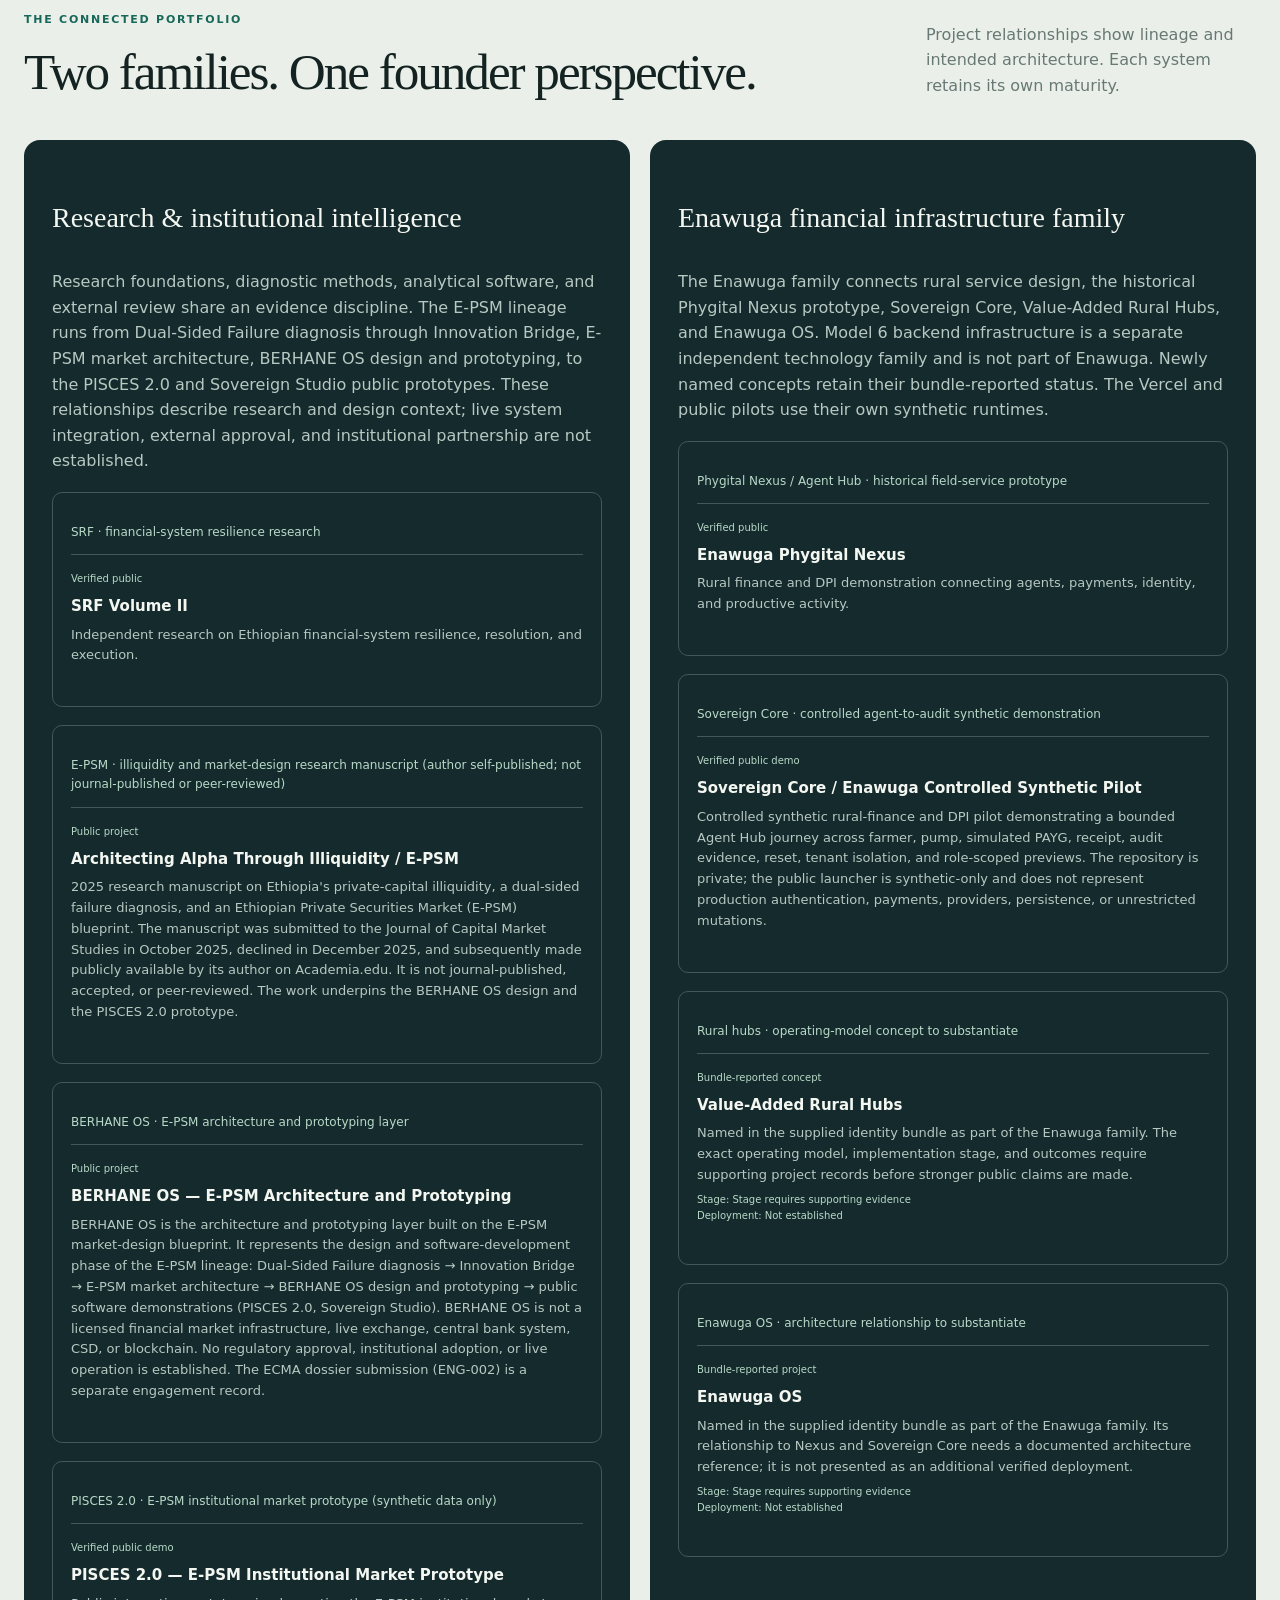
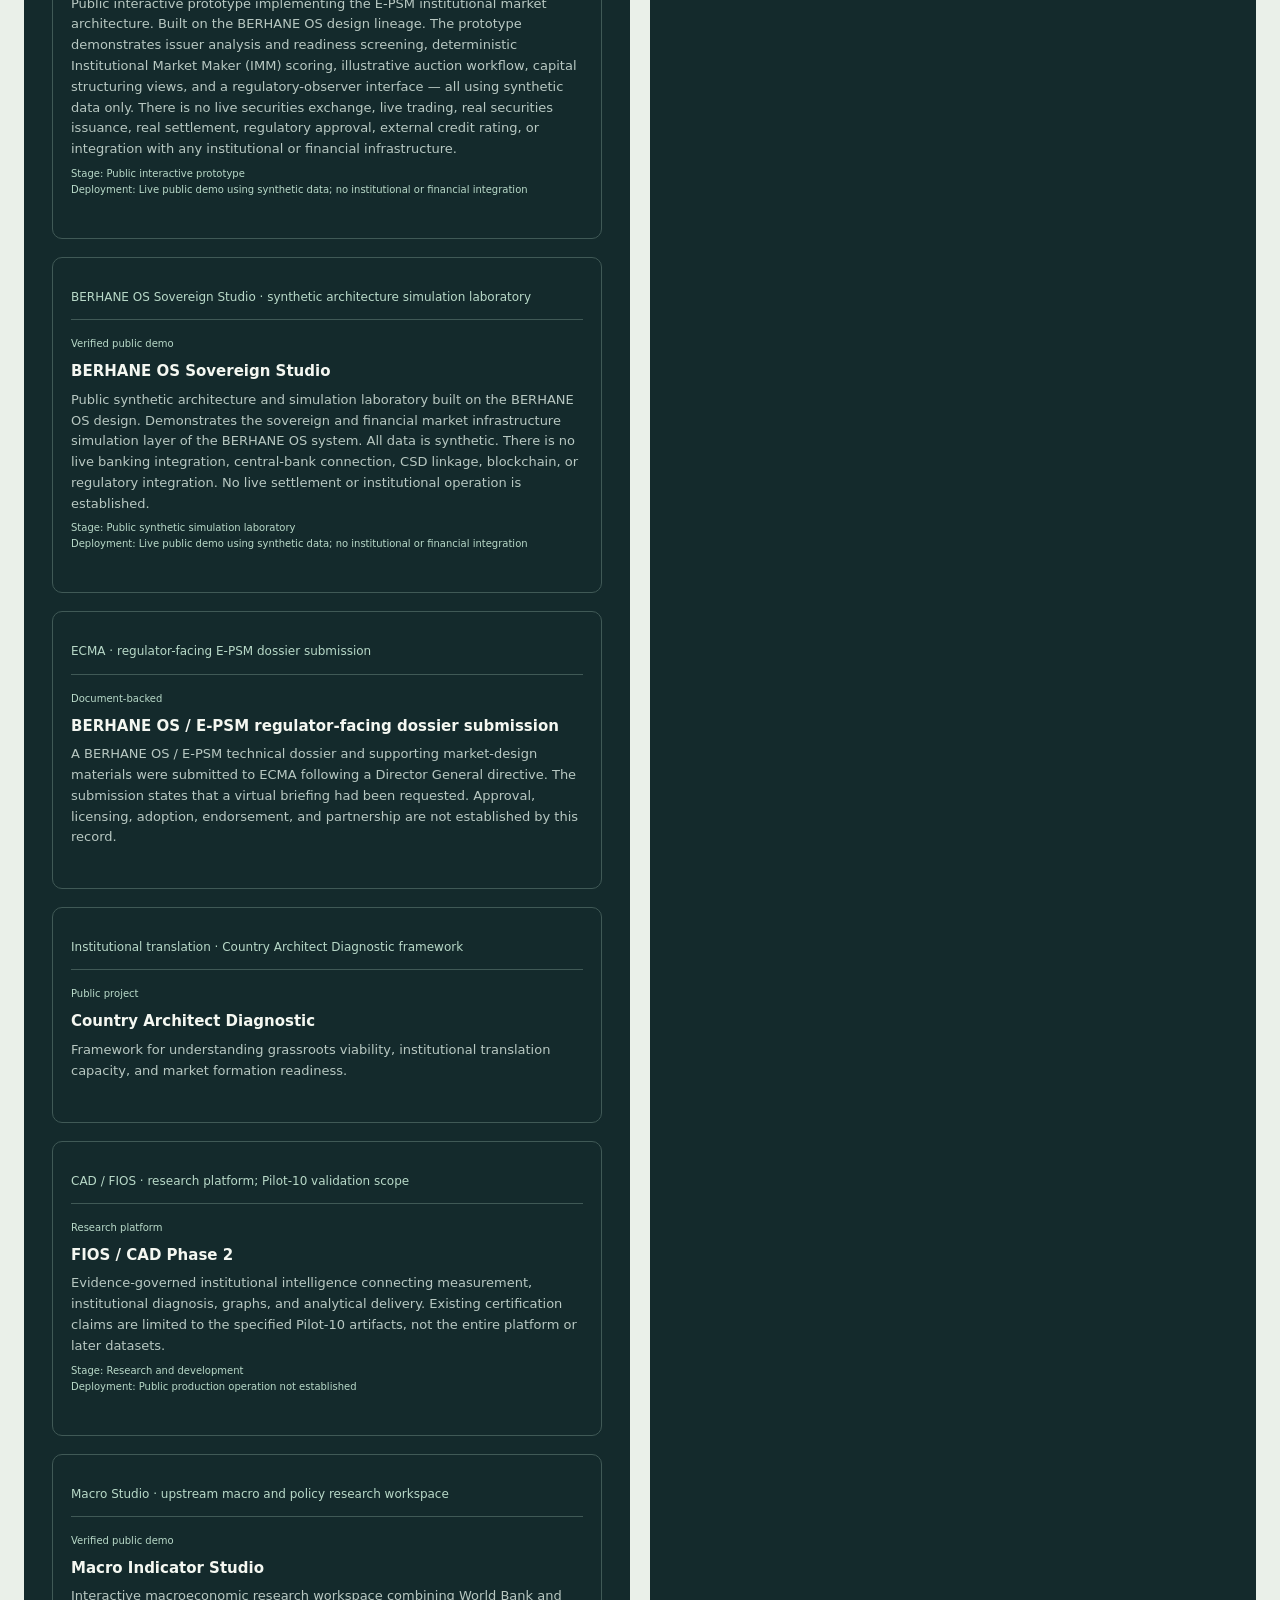
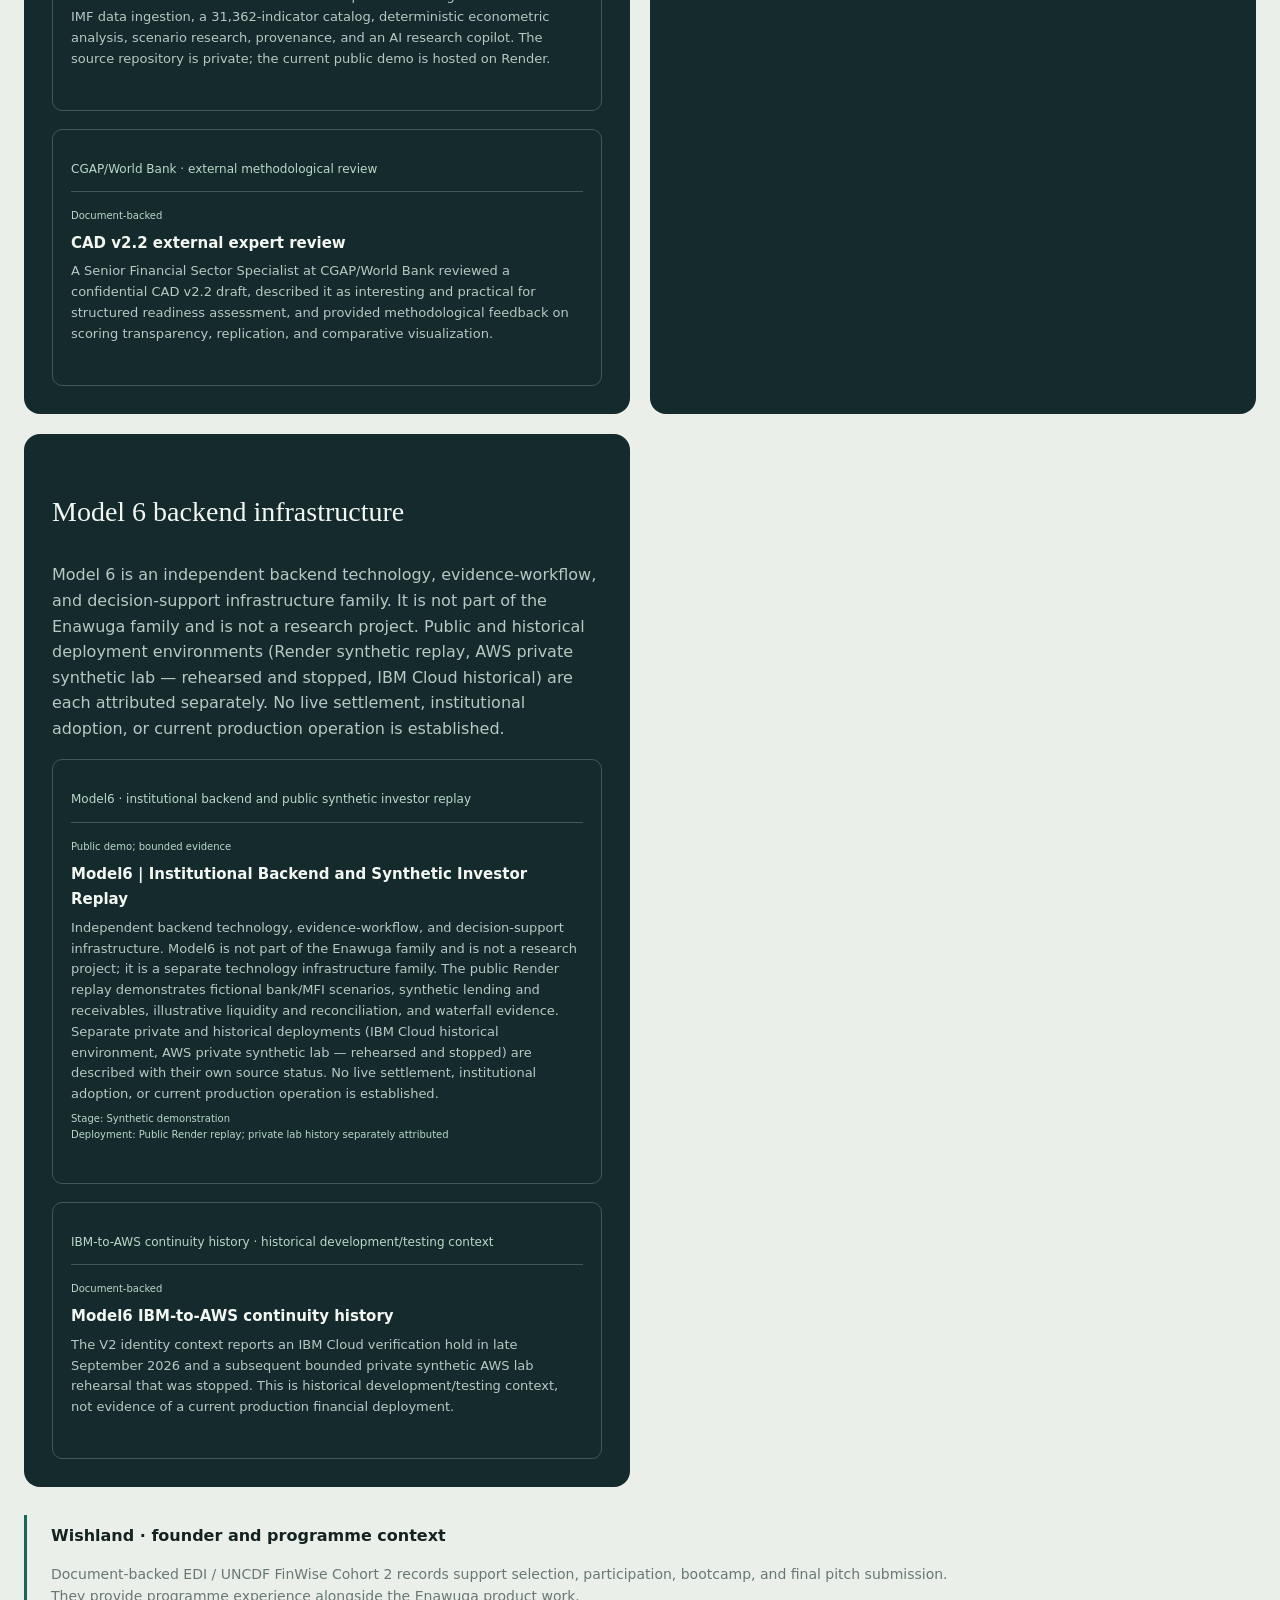
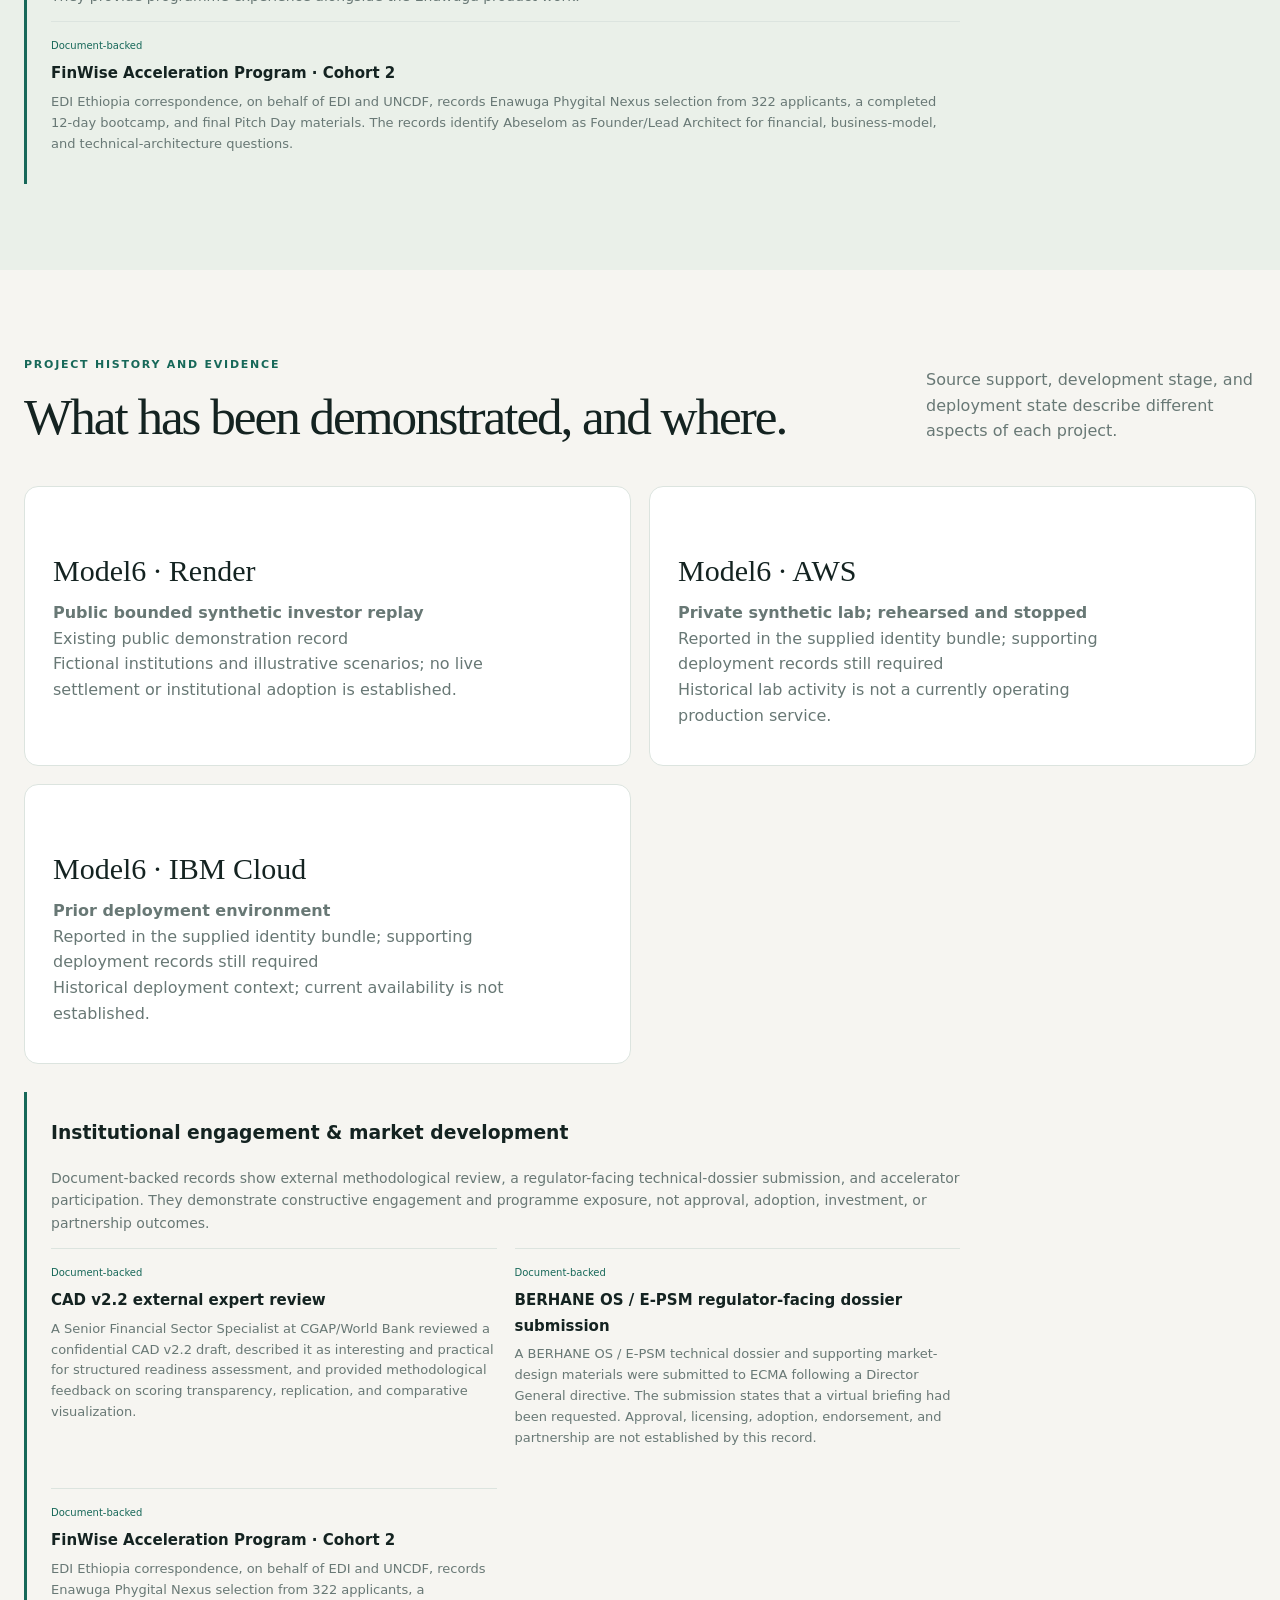
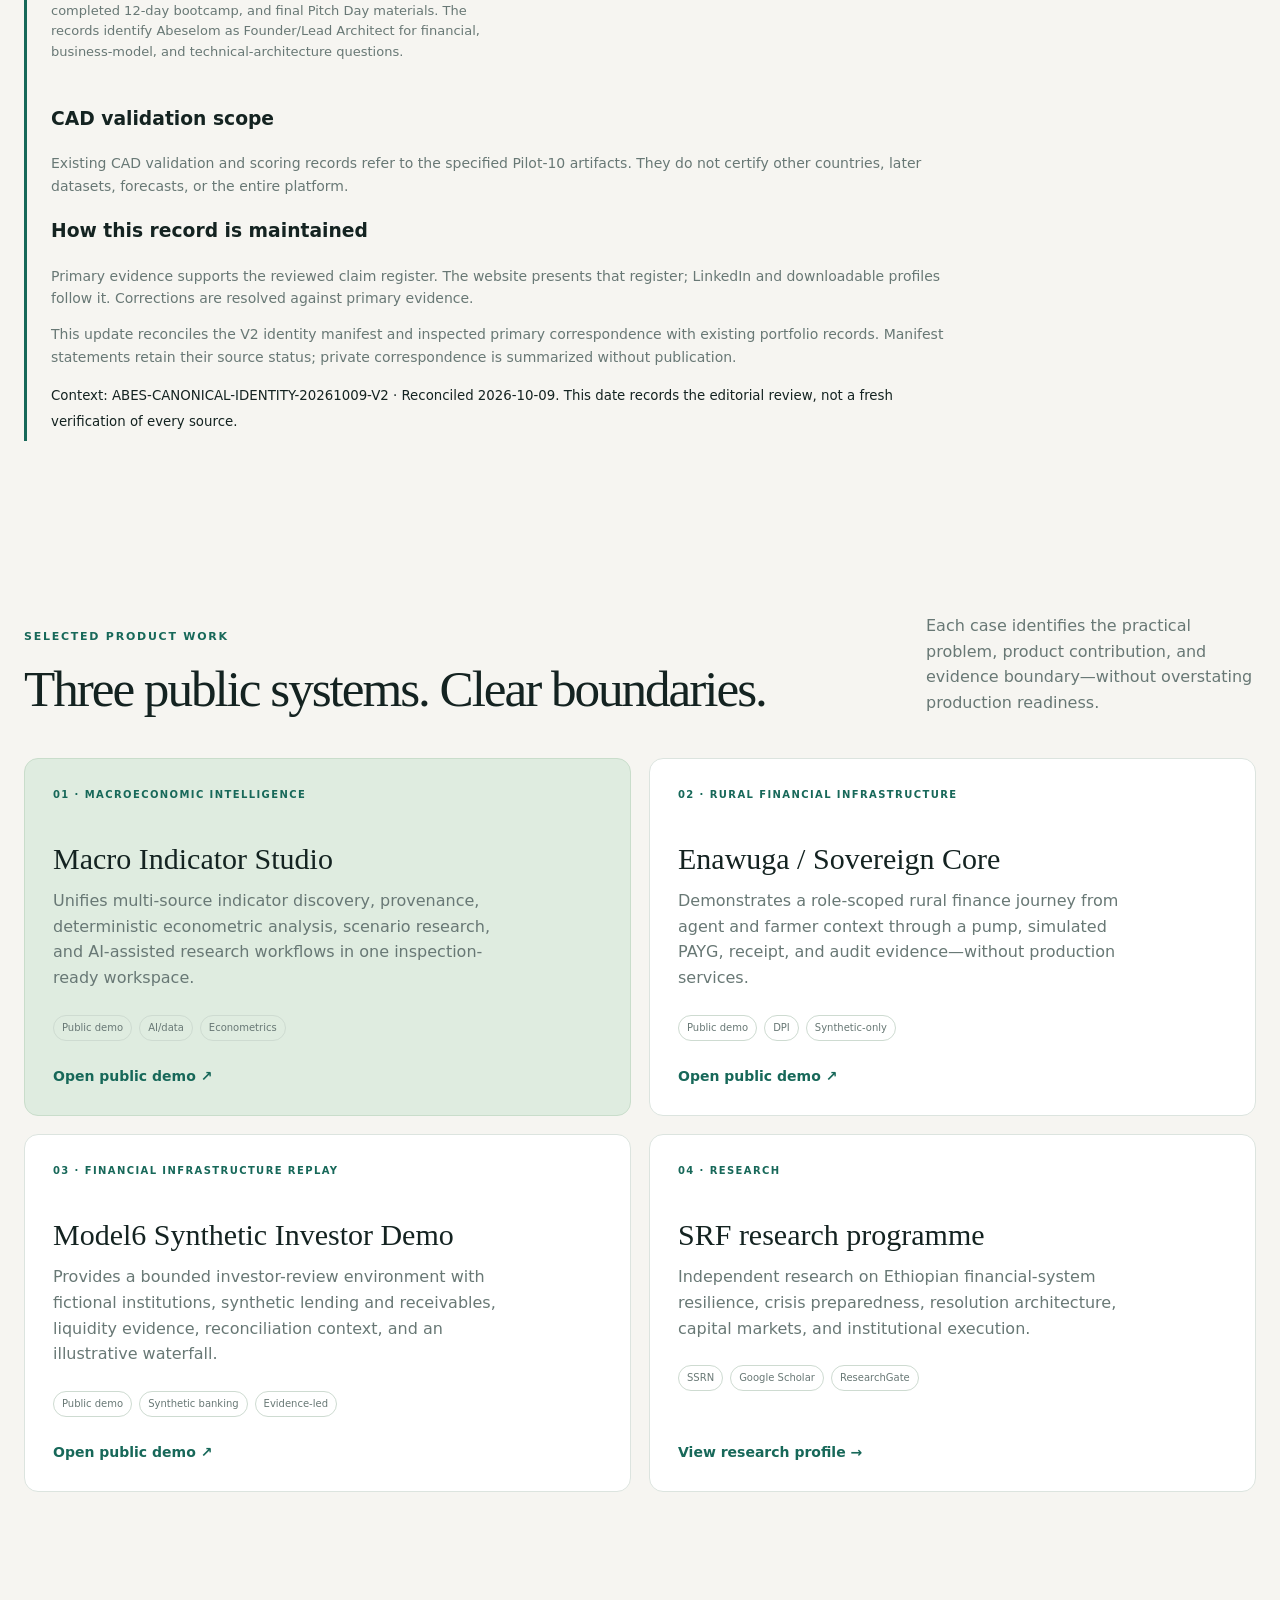
==== commit d44d7c6f: "Phase 1 taxonomy reconciliation: Model6 family separation, BERHANE OS / PISCES 2.0 / Sovereign Studi" ====
--- a/index.html
+++ b/index.html
@@ -1,4 +1,4 @@
-<!doctype html>
+﻿<!doctype html>
 <html lang="en">
 <head>
   <meta charset="utf-8">
@@ -120,7 +120,7 @@
 
     <section class="section shell" id="verification"><div class="section-heading"><div><p class="eyebrow">Evidence and verification</p><h2>Clear about what is known.</h2></div><p>Every public record has a source, status, and boundary. Recruiters can inspect public links or request private supporting documents where appropriate.</p></div><div class="verification-grid"><article class="evidence-card"><span class="evidence-badge badge-public">Verified public</span><h3>Inspectable online</h3><p>Supported by a public professional profile, official programme page, public project, publisher page, or credential verification link.</p></article><article class="evidence-card"><span class="evidence-badge badge-doc">Document-backed</span><h3>Source available on request</h3><p>Supported by a supplied certificate, appointment, transcript, agreement, or business record. Private scans and sensitive identifiers are not published.</p></article><article class="evidence-card"><span class="evidence-badge badge-project">Public project</span><h3>Demonstration or pilot</h3><p>A public technical or research artifact that can be opened and inspected, without implying production authorization or commercial success.</p></article><article class="evidence-card"><span class="evidence-badge badge-synthesis">Interpretation</span><h3>Reasoned positioning</h3><p>A transparent synthesis connecting multiple records. It is not presented as a standalone credential or independently verified fact.</p></article><article class="evidence-card"><span class="evidence-badge badge-synthesis">Proposed</span><h3>Future work or forecast</h3><p>A scenario, aspiration, or roadmap item with assumptions and uncertainty. It is never presented as a completed outcome.</p></article><article class="evidence-card"><span class="evidence-badge badge-doc">Needs review</span><h3>Not used as fact</h3><p>Records requiring translation, clarification, or independent confirmation remain visible as open items and are excluded from stronger claims.</p></article></div><div class="verification-note"><strong>Request supporting evidence</strong><span>For legitimate recruiting, research, or partnership review, contact Abeselom directly. Private documents are shared selectively and are not indexed by this public site.</span></div></section>
 
-    <section class="section shell certifications-section" id="certifications"><div class="section-heading"><div><p class="eyebrow">Credentials</p><h2>Professional learning with verification paths.</h2></div><p>Each entry reflects the LinkedIn certification record. Where LinkedIn provides no separate credential ID, the verification link is shown without inventing one.</p></div><div class="certification-note"><strong>45 public records</strong><span>Use the verification link on each card. Credential IDs are shown only when listed in the source record.</span></div><div class="evidence-grid certification-grid" id="certification-list"></div></section>
+    <section class="section shell certifications-section" id="certifications"><div class="section-heading"><div><p class="eyebrow">Credentials</p><h2>Professional learning with verification paths.</h2></div><p>Each entry reflects the LinkedIn certification record. Where LinkedIn provides no separate credential ID, the verification link is shown without inventing one.</p></div><div class="certification-note"><strong id="cert-count-label">Public records</strong><span>Use the verification link on each card. Credential IDs are shown only when listed in the source record.</span></div><div class="evidence-grid certification-grid" id="certification-list"></div></section>
 
     <section class="section shell" id="research"><div class="section-heading"><div><p class="eyebrow">Research profile</p><h2>Applied research with visible uncertainty.</h2></div><p>LinkedIn, SSRN, Academia.edu, and project-backed research are indexed here without overstating publication or validation status.</p></div><div class="evidence-grid" id="research-list"></div><div class="quote-card"><span class="quote-mark">“</span><blockquote>Reasoning must not override measurement; incorrect predictions should be logged, not smoothed away.</blockquote><p>Method principle · CAD / SRF / FIOS programme</p></div></section>
 
@@ -130,9 +130,9 @@
 
     <section class="cta shell" id="training"><div><p class="eyebrow">A useful first conversation</p><h2>Bring a difficult system problem.</h2><p>Let’s make the evidence, constraints, and next move visible.</p></div><a class="button" href="#contact">Connect with Abeselom <span>→</span></a></section>
   </main>
-  <footer class="site-footer"><div class="shell footer-wrap"><span>© 2026 Abeselom Girum Chernet</span><span>Evidence-backed · explainable · responsible</span><div><a href="https://www.linkedin.com/in/abeselomchernet/" target="_blank" rel="noreferrer">LinkedIn ↗</a><a href="https://github.com/abeselomchernet/" target="_blank" rel="noreferrer">GitHub ↗</a></div></div></footer>
+  <footer class="site-footer"><div class="shell footer-wrap"><span>© 2026 Abeselom Girum Chernet</span><span>Evidence-backed · explainable · responsible</span><span class="footer-review-date" id="evidence-review-date"></span><div><a href="https://www.linkedin.com/in/abeselomchernet/" target="_blank" rel="noreferrer">LinkedIn ↗</a><a href="https://github.com/abeselomchernet/" target="_blank" rel="noreferrer">GitHub ↗</a></div></div></footer>
   <script src="matcher-engine.js?v=20261008-evidence"></script>
-  <script src="public-data.js?v=20261010-v2"></script>
+  <script src="public-data.js?v=20261010-v3"></script>
   <script src="data-loader.js?v=20261008-bundle"></script>
   <script src="app.js?v=20261008-evidence"></script>
   <script src="portfolio.js?v=20261008-atlas"></script>
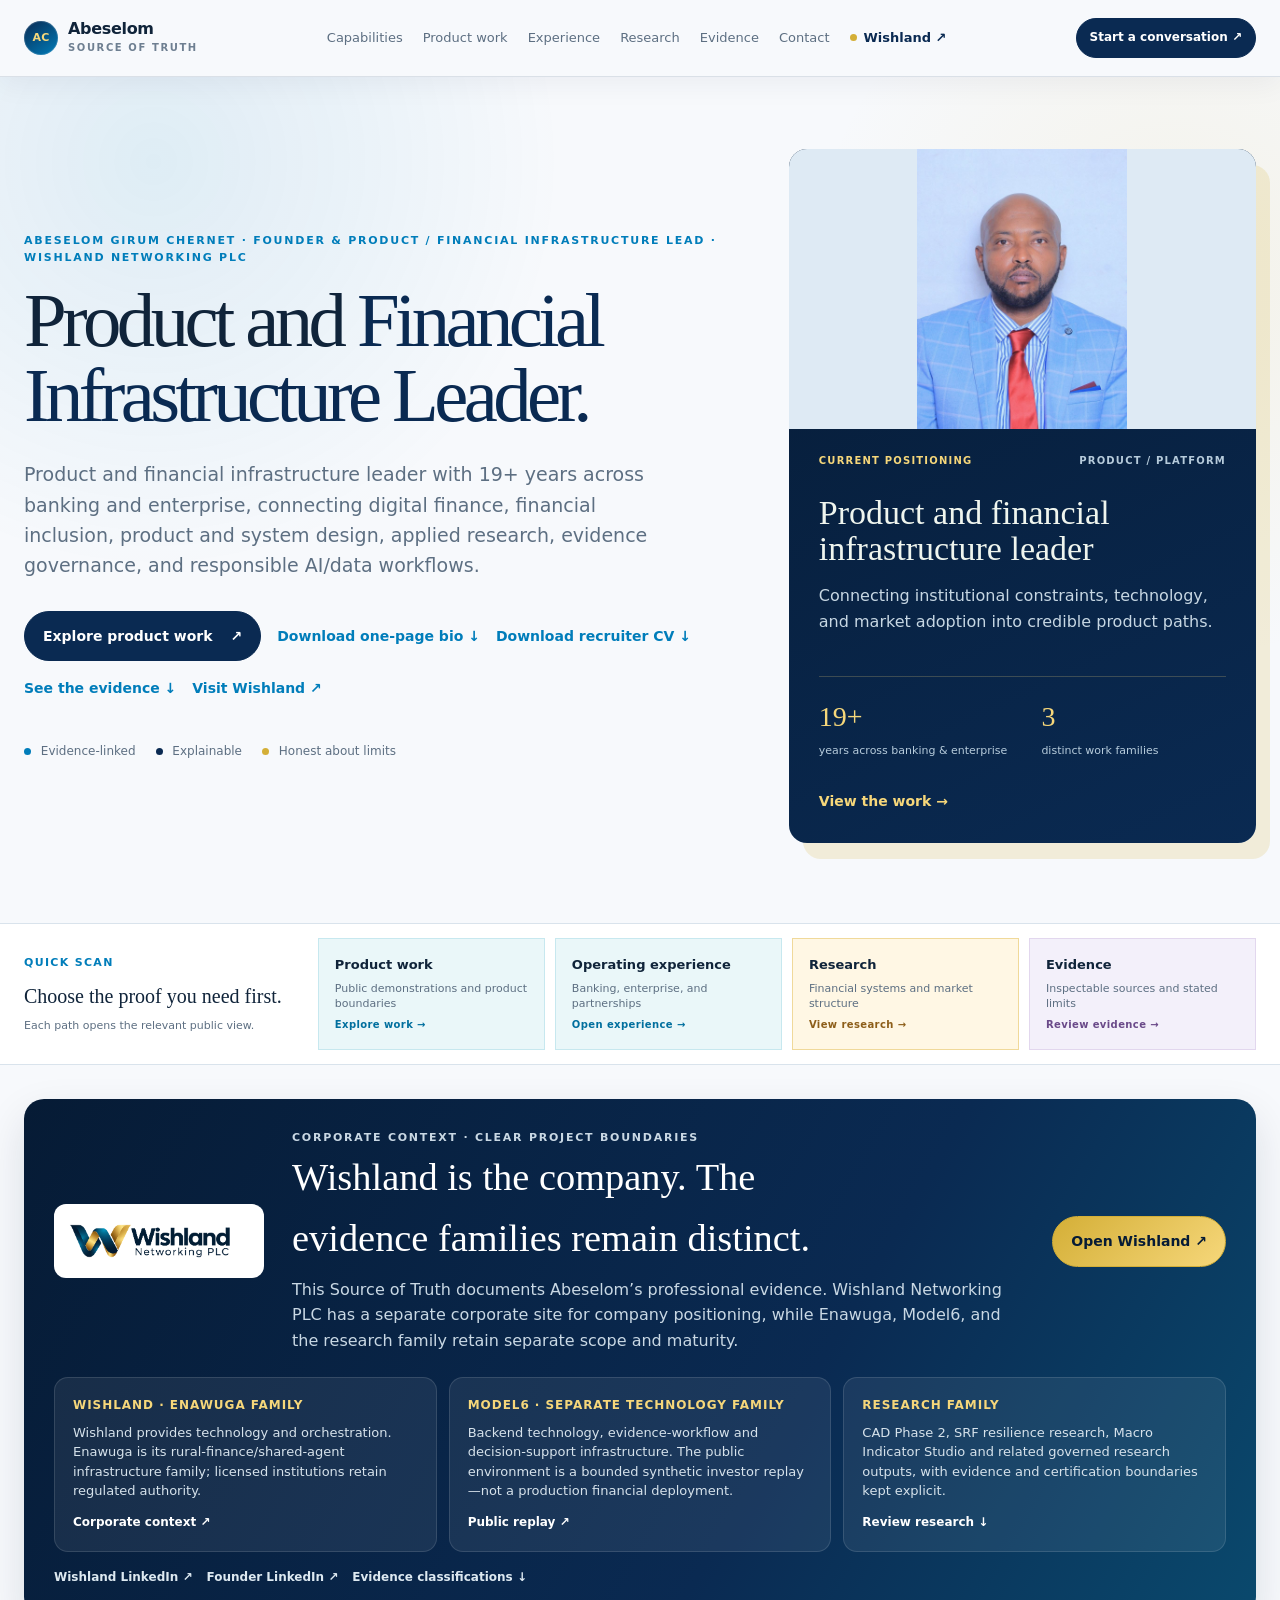
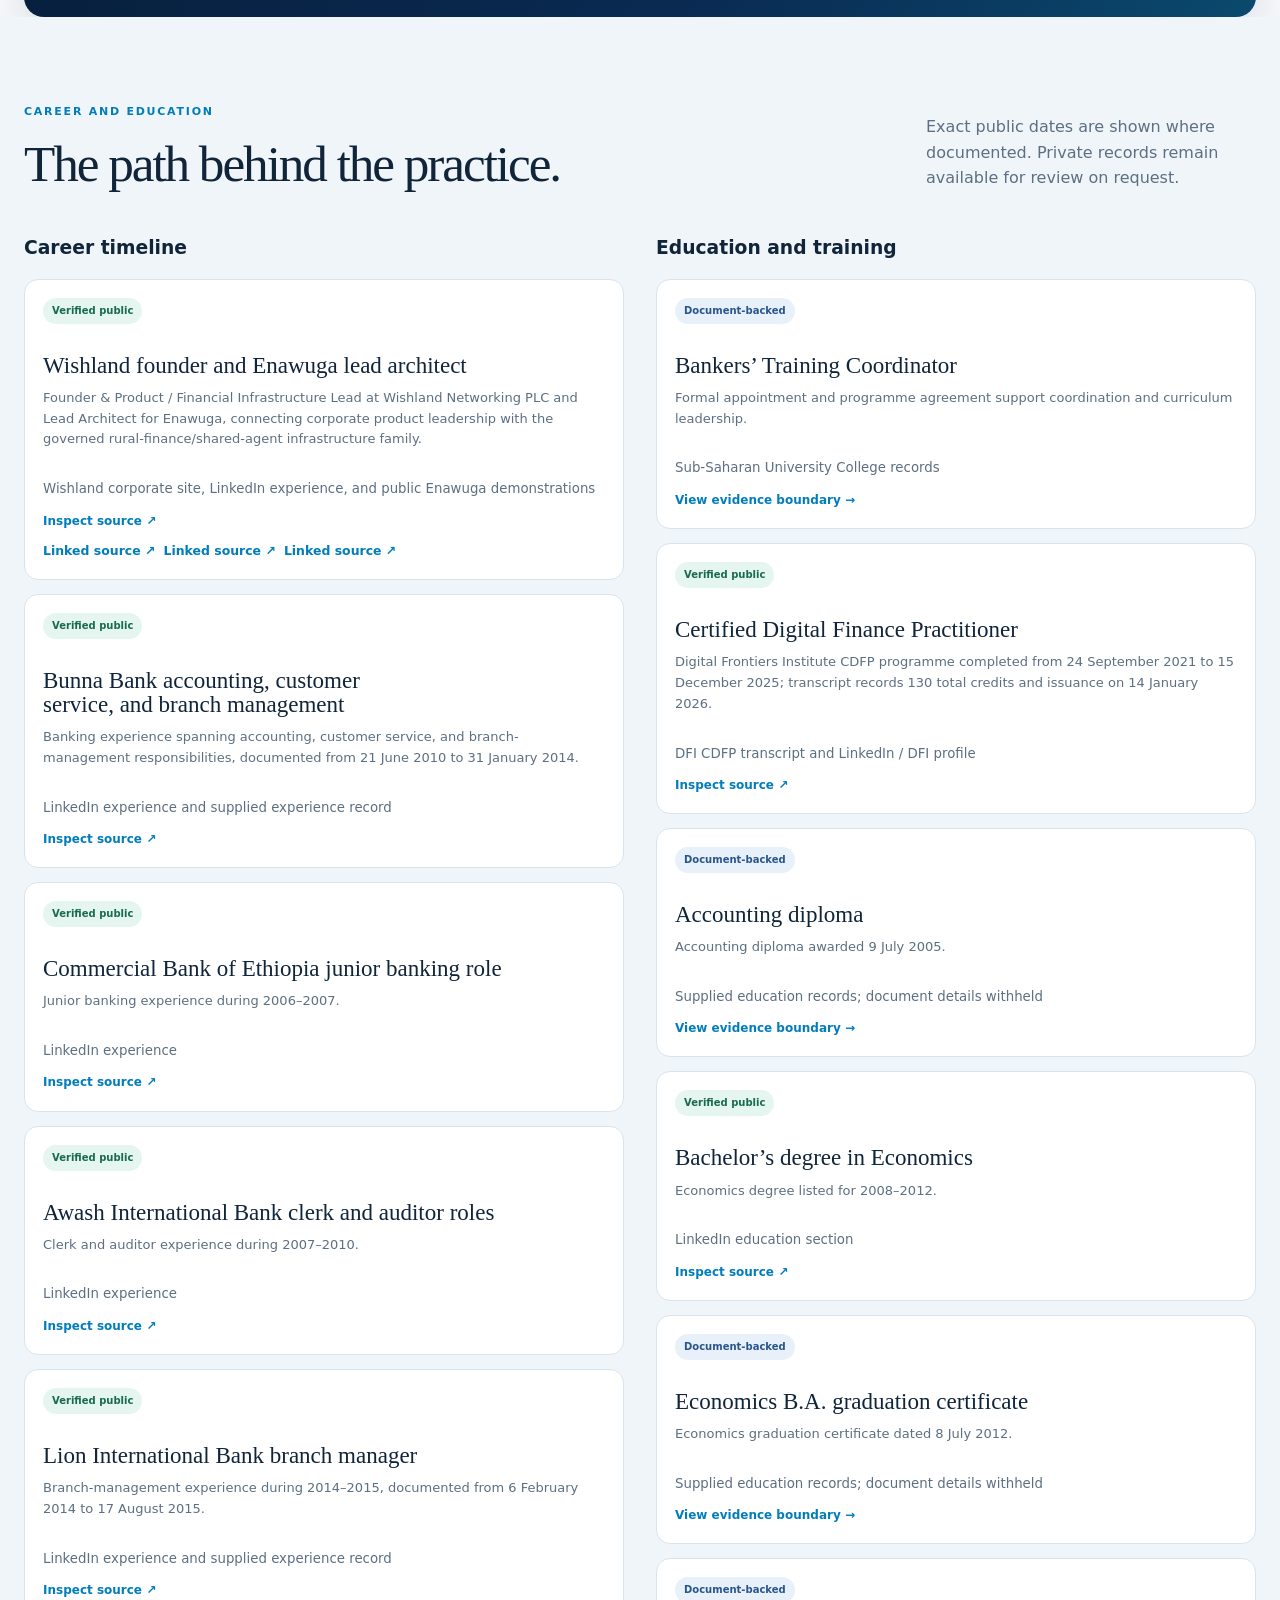
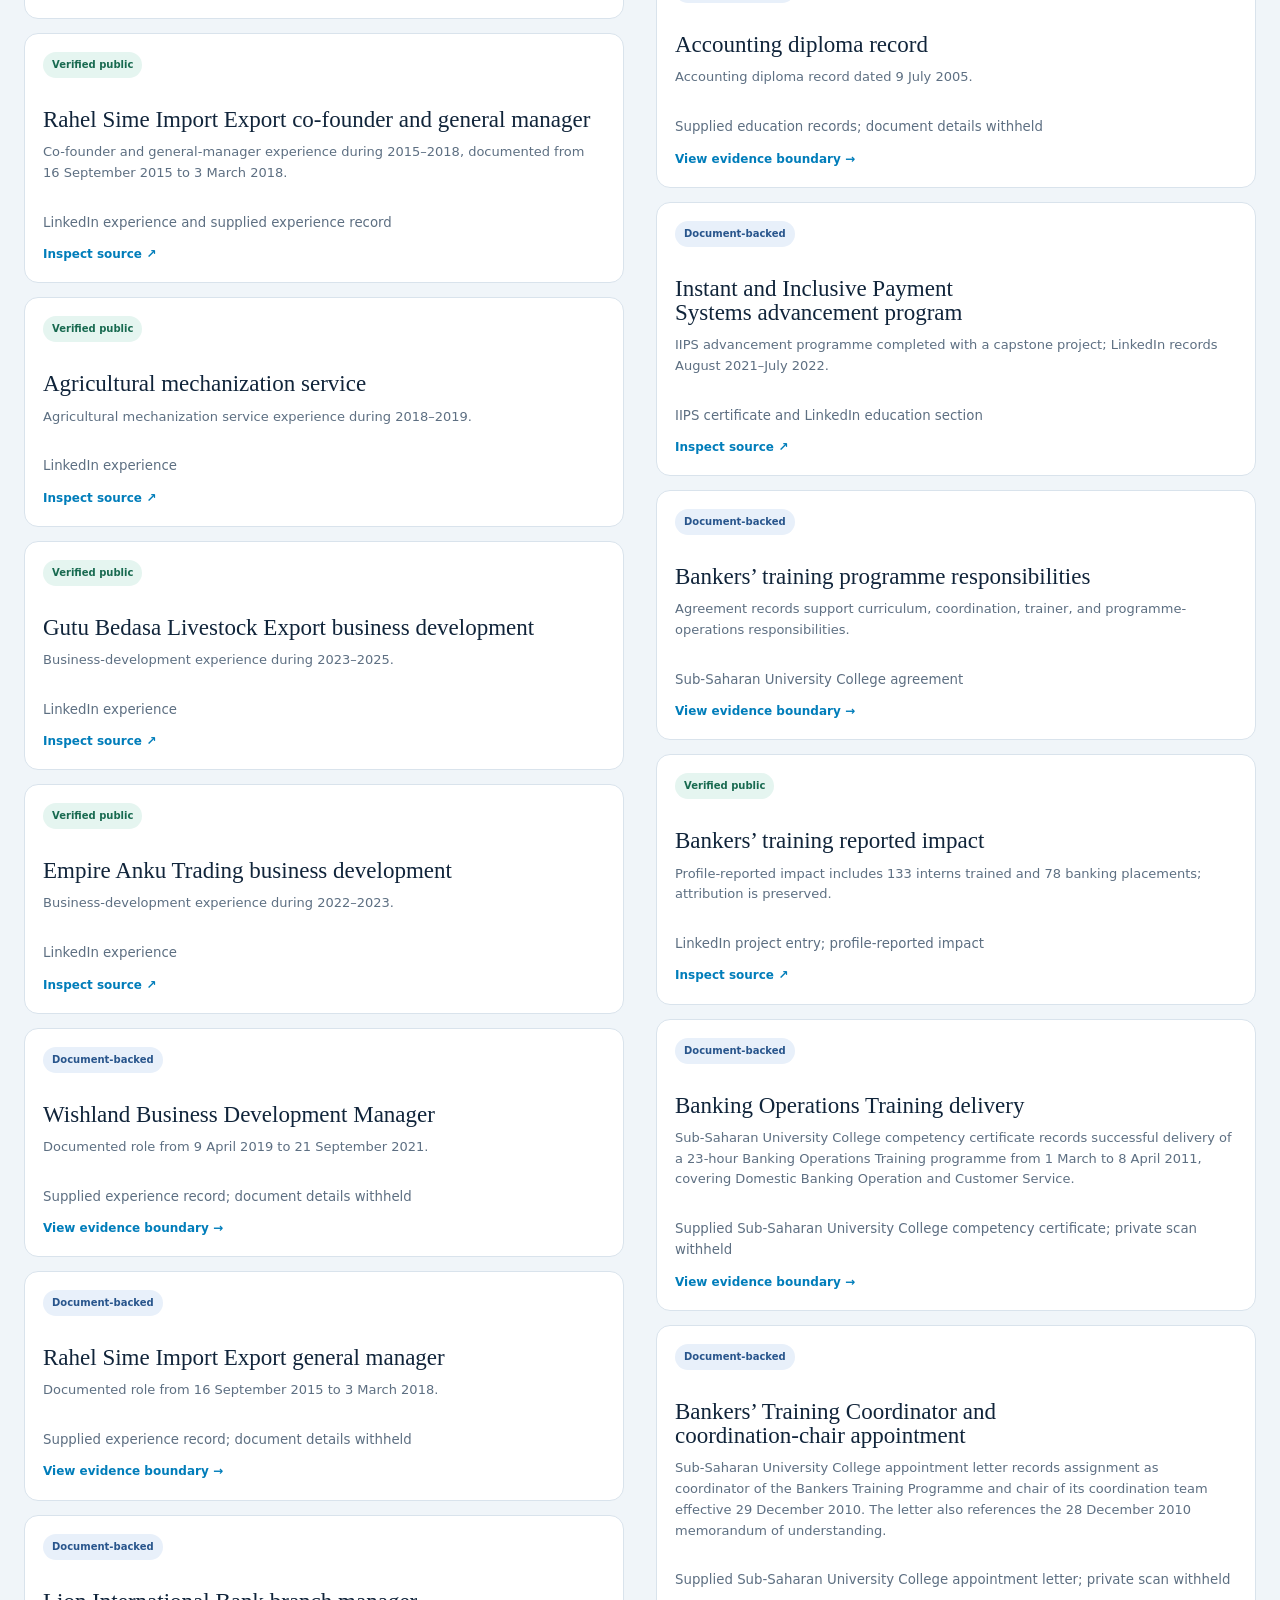
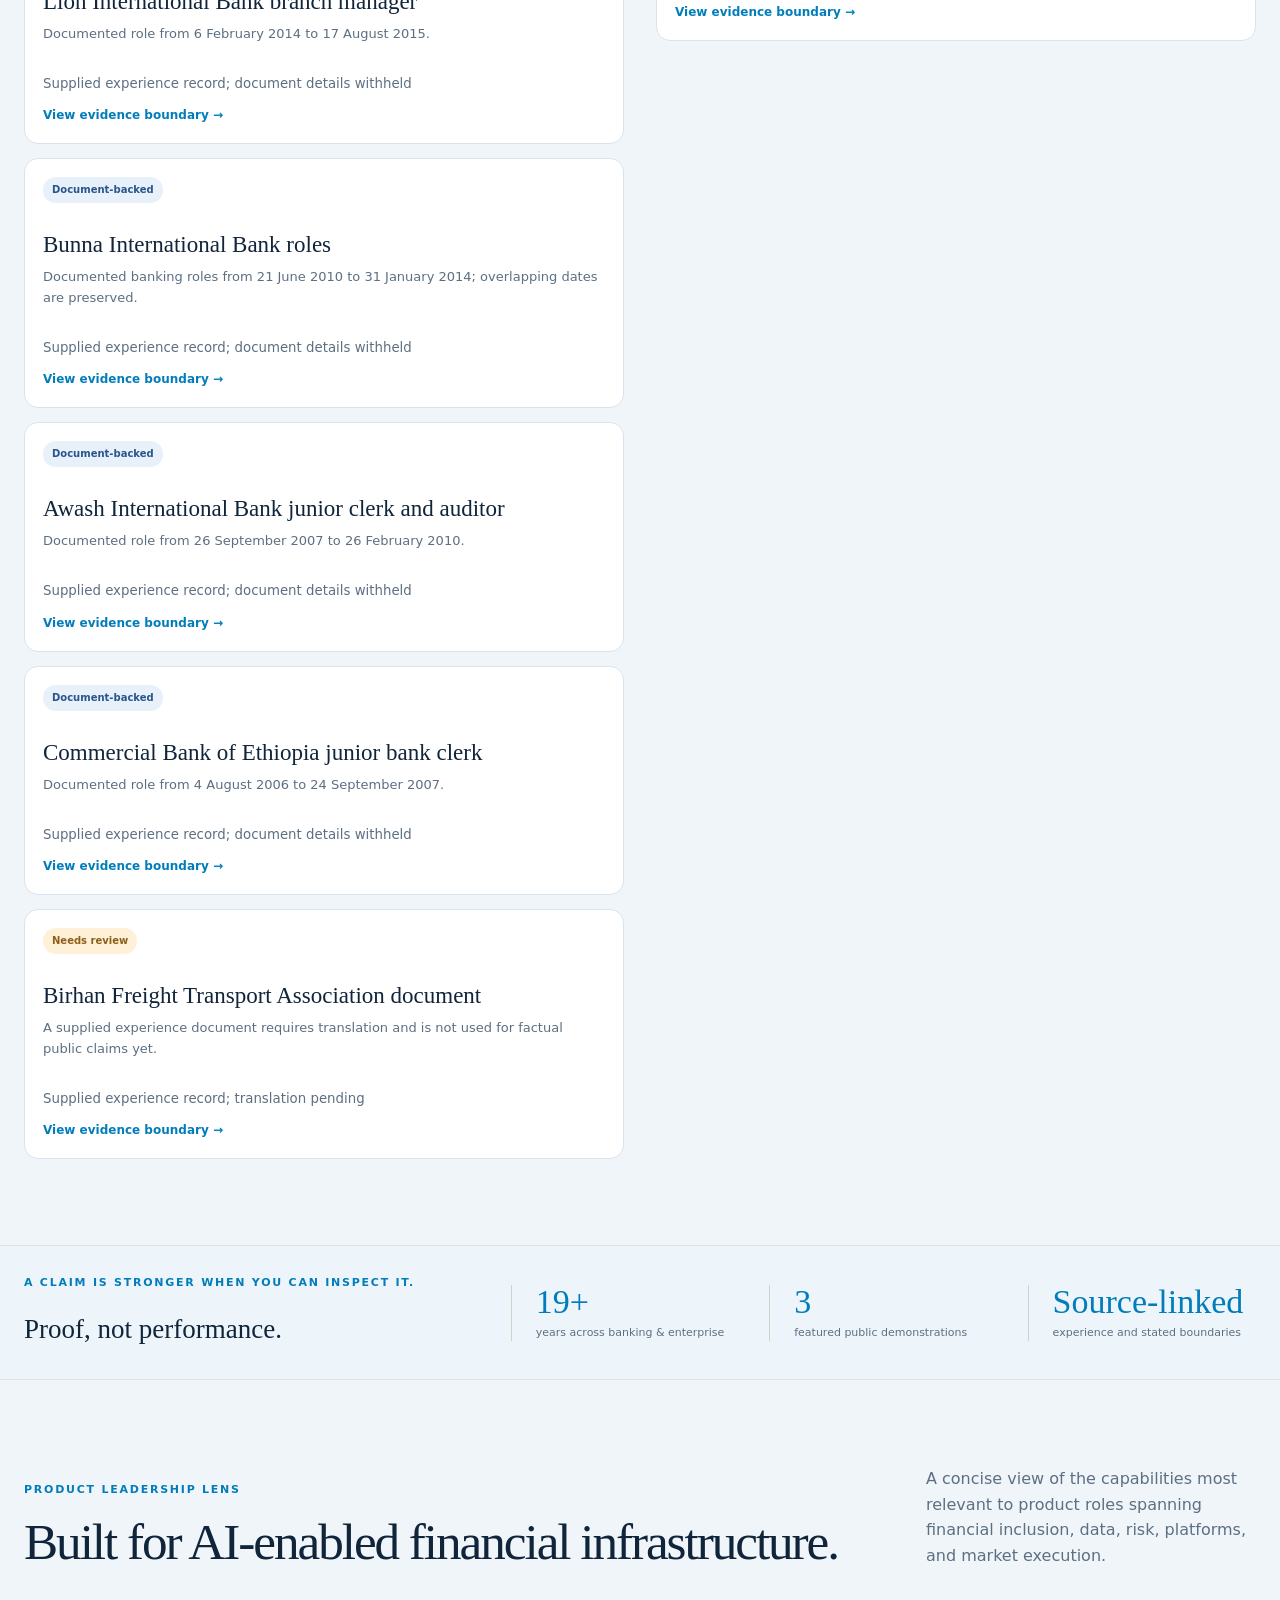
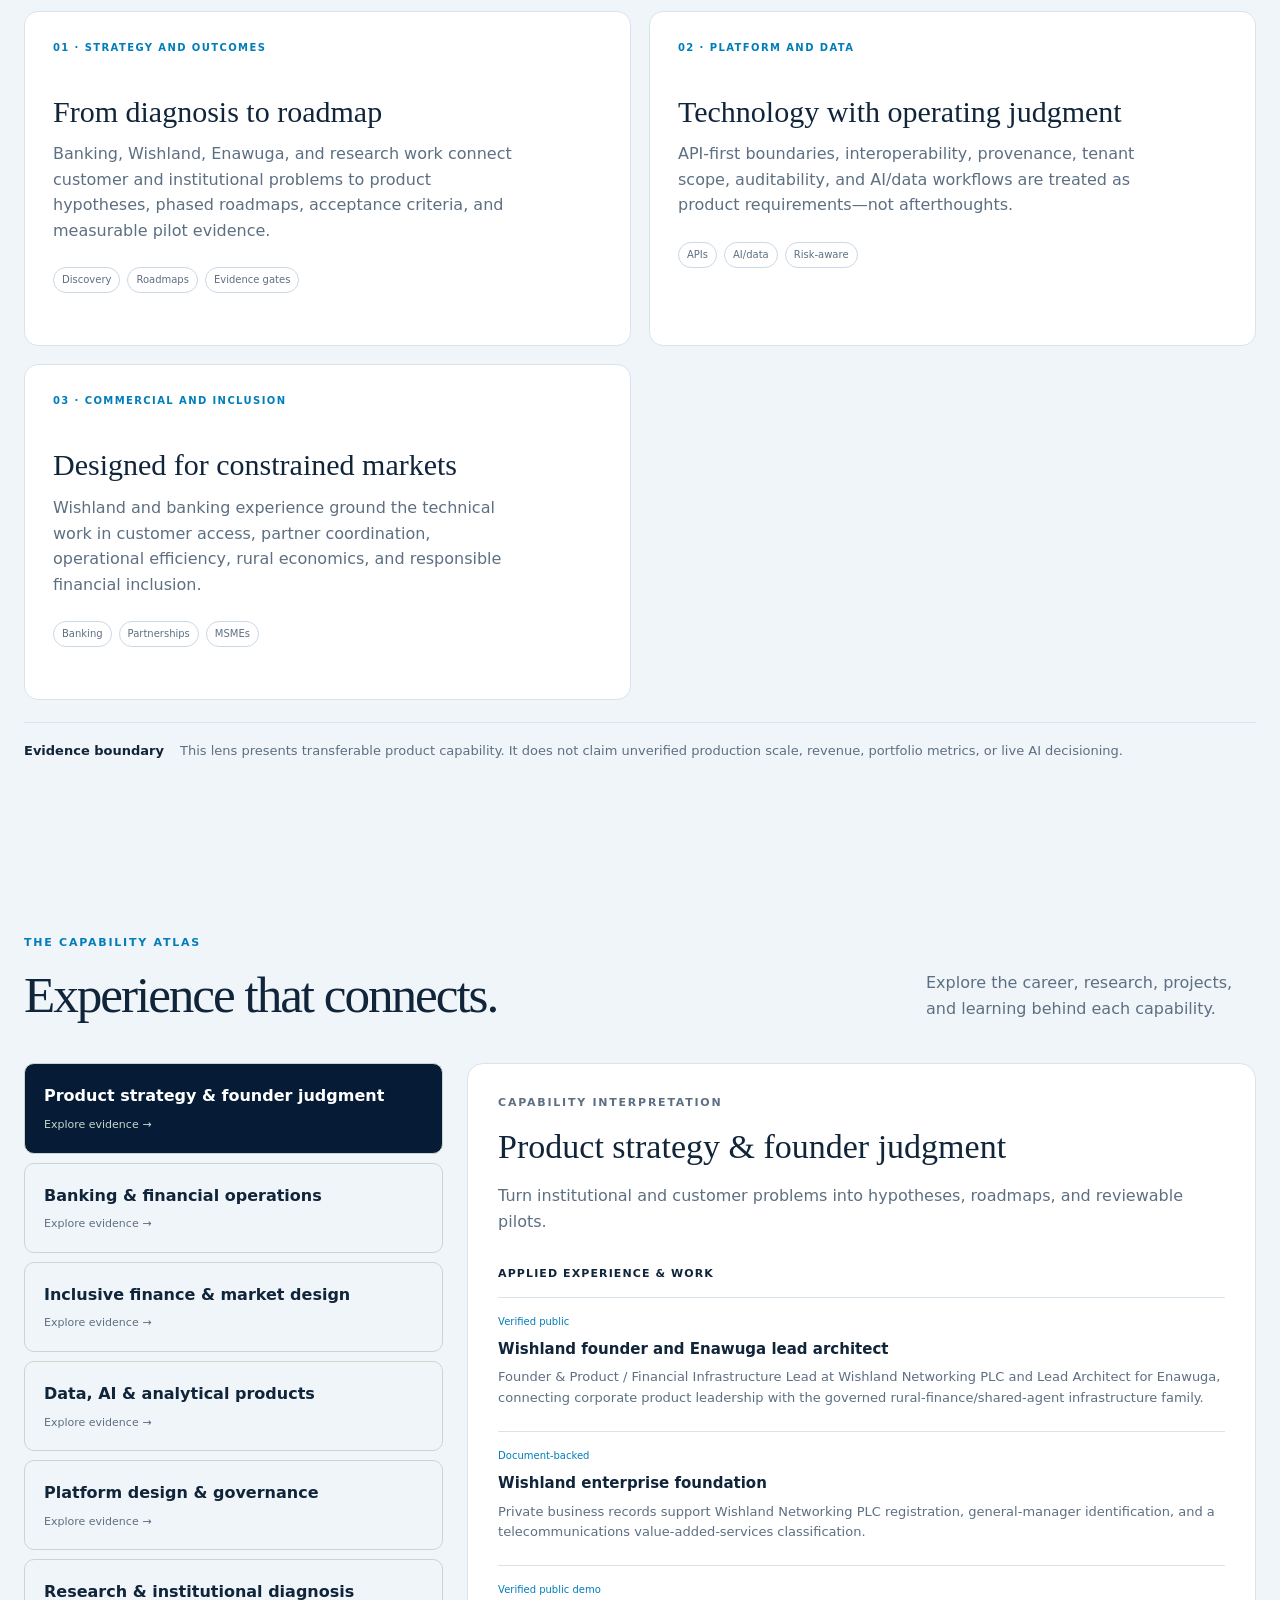
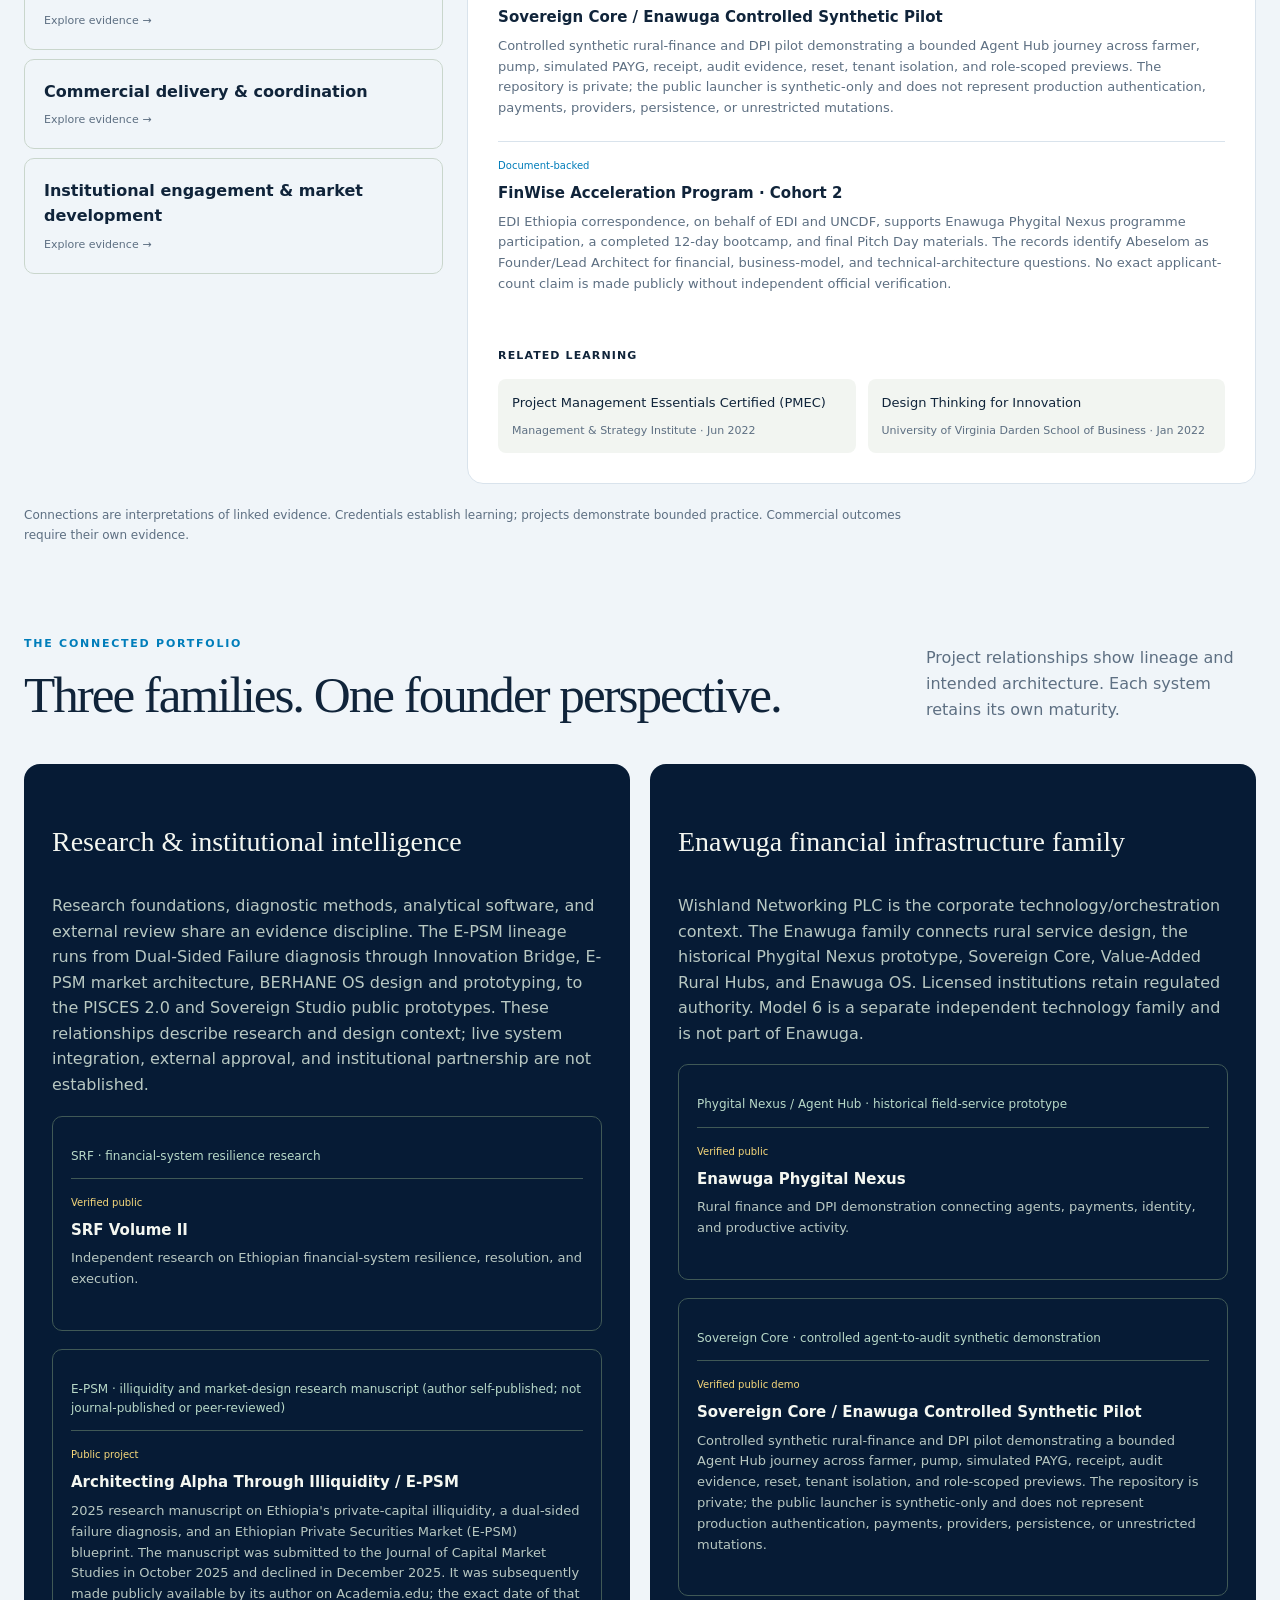
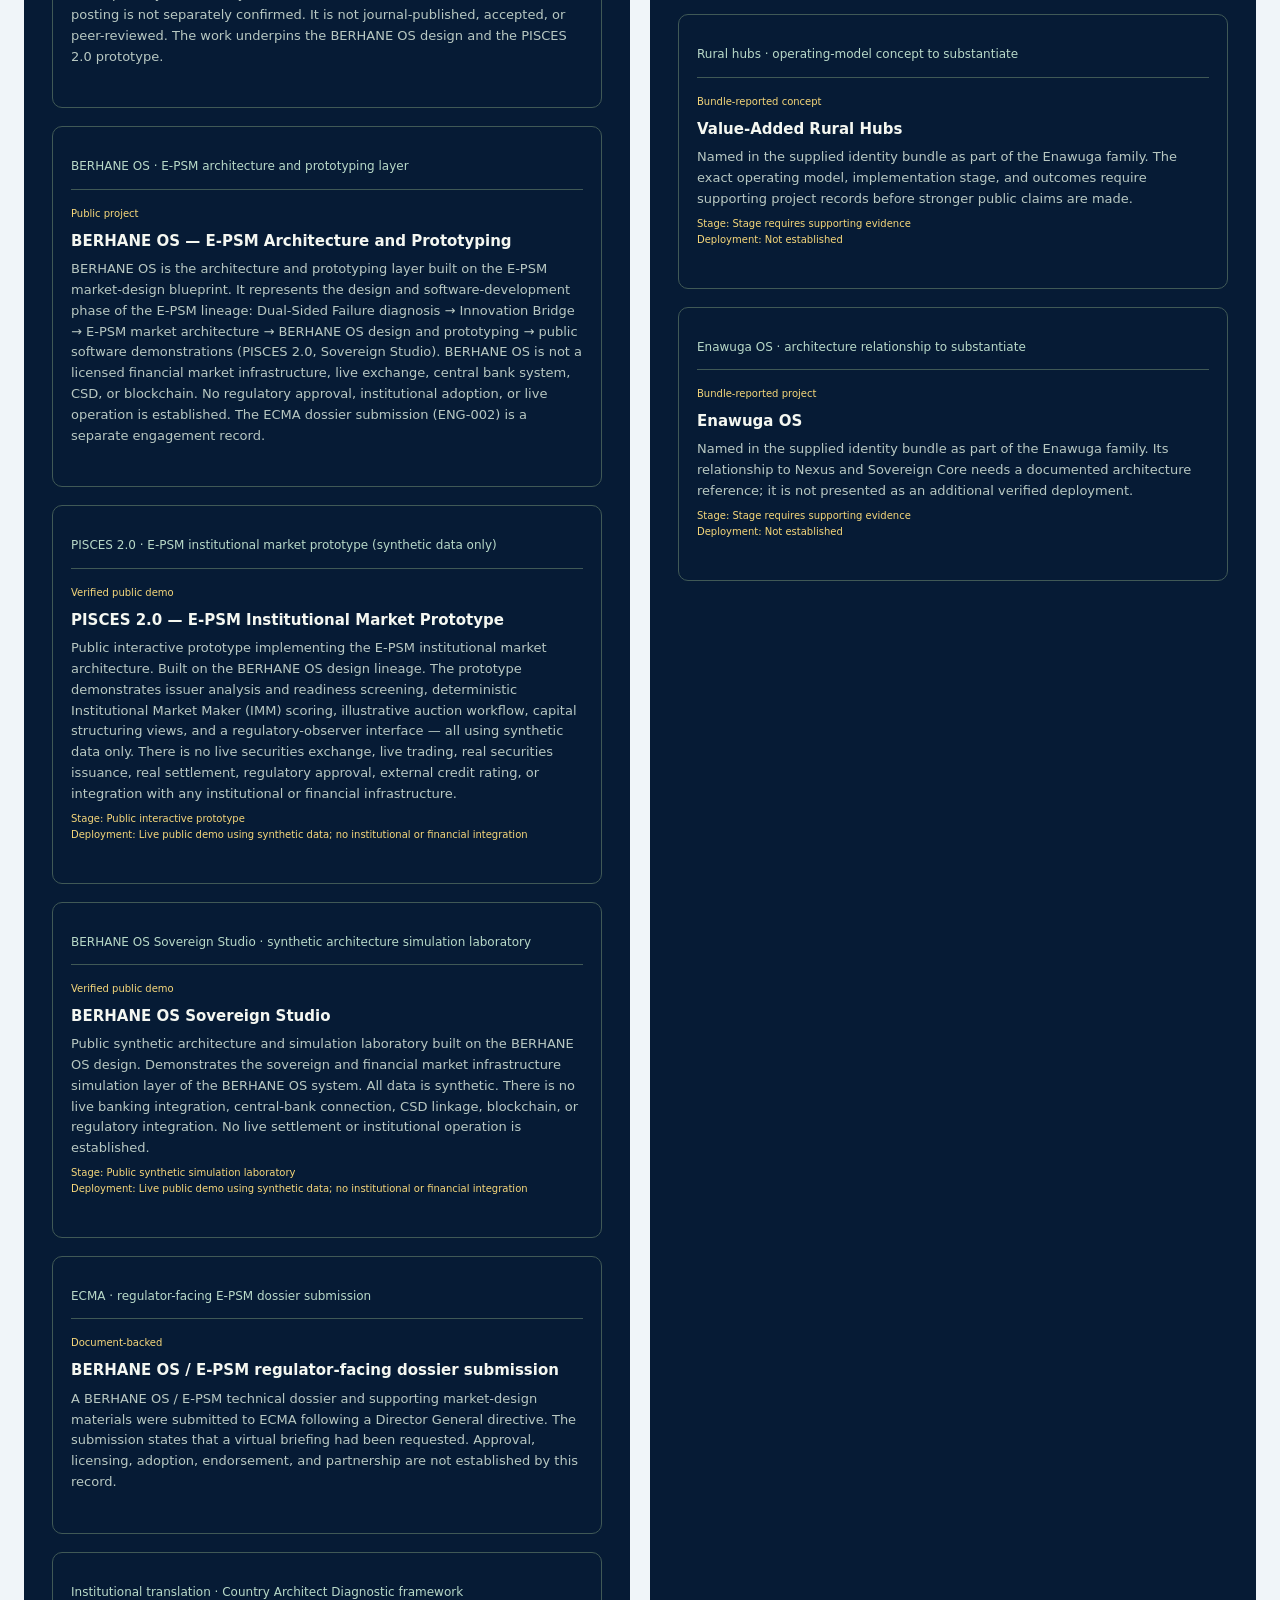
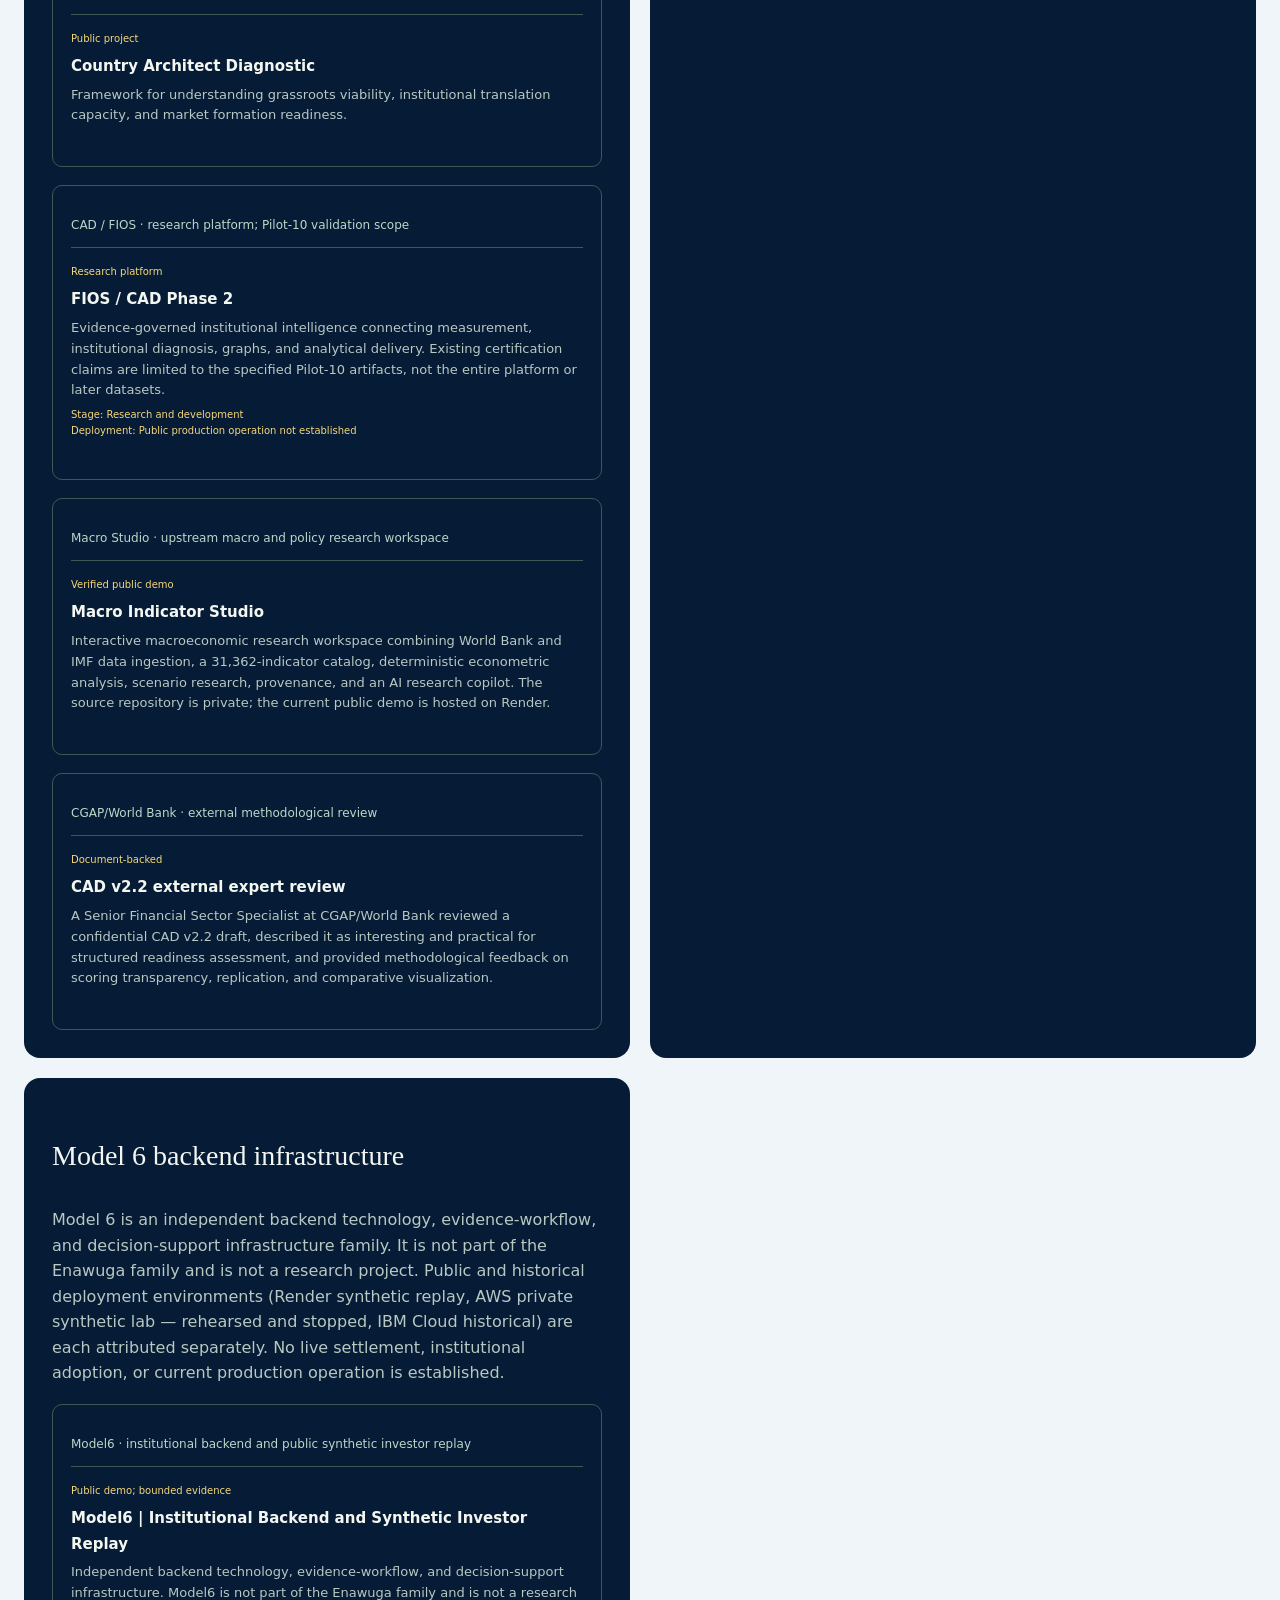
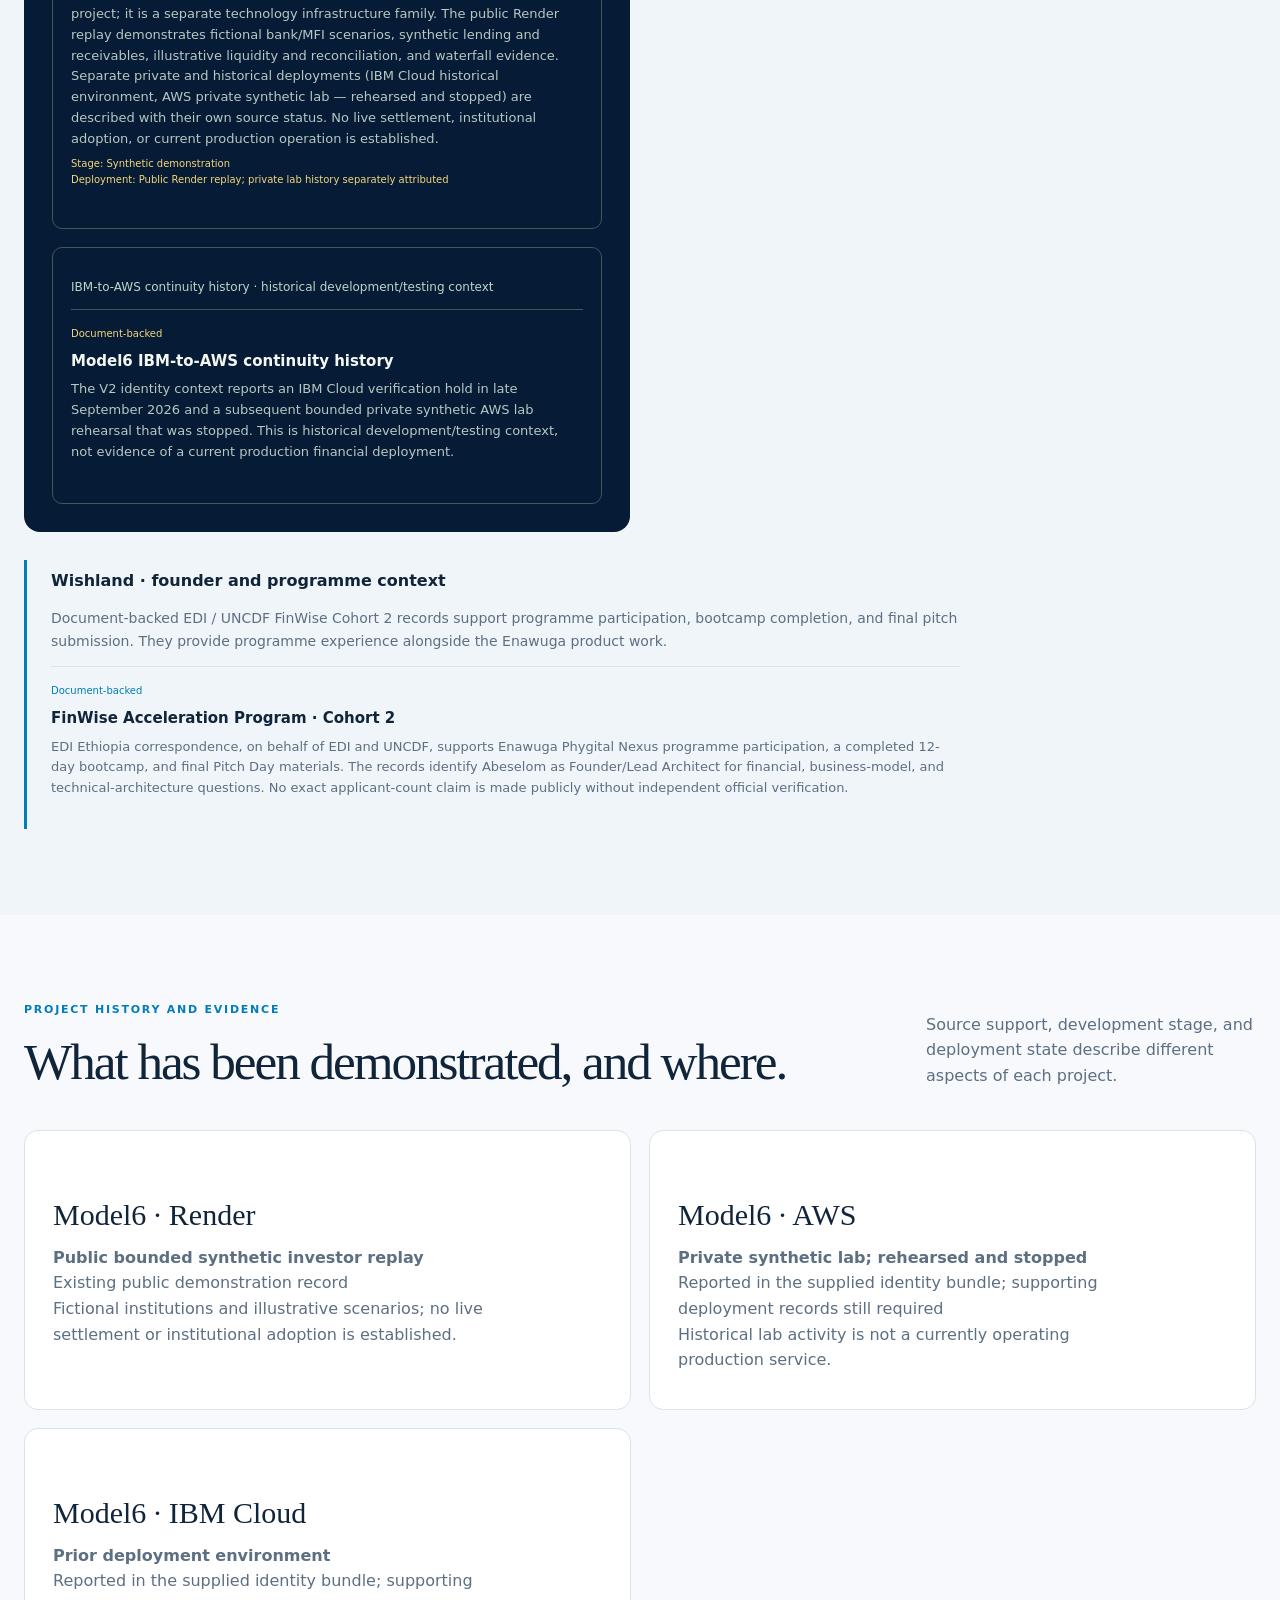
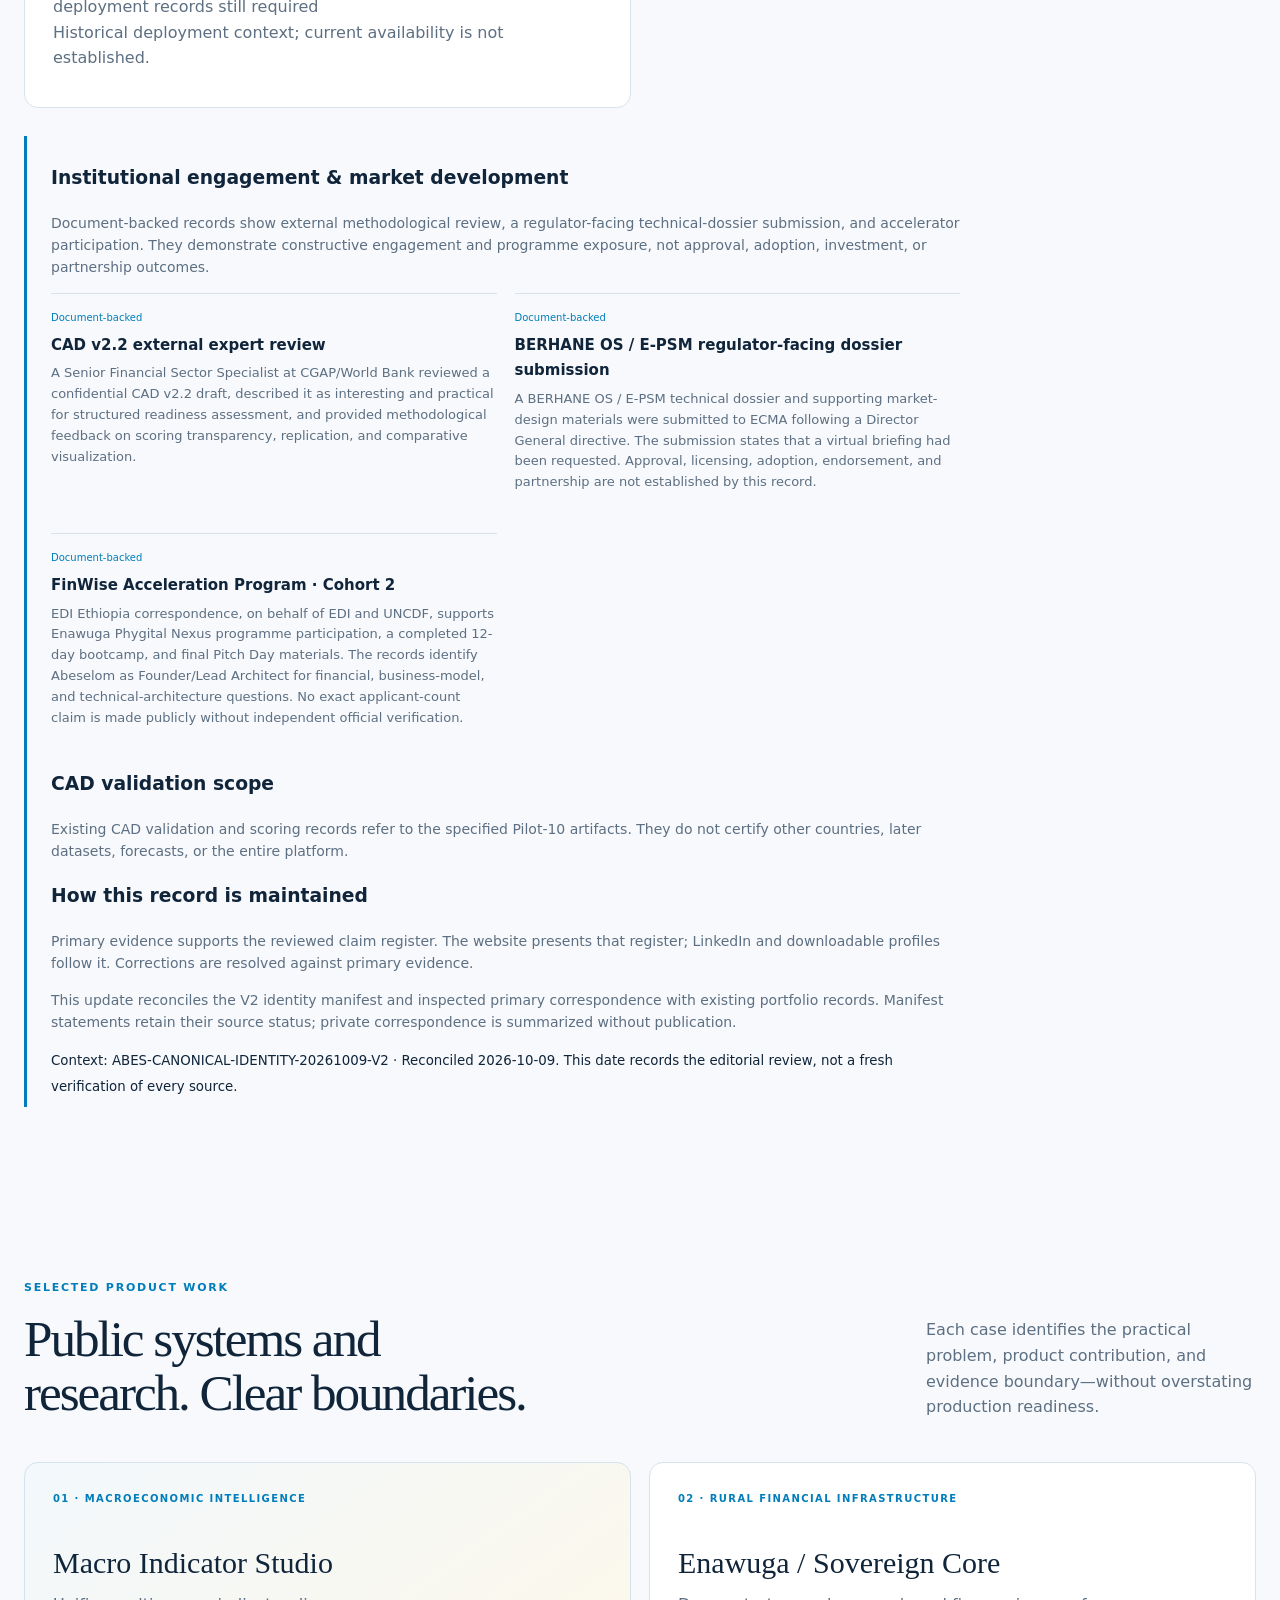
==== commit db26cb8a: "Align Source of Truth with Wishland brand and evidence boundaries" ====
--- a/index.html
+++ b/index.html
@@ -3,15 +3,19 @@
 <head>
   <meta charset="utf-8">
   <meta name="viewport" content="width=device-width, initial-scale=1">
+  <meta name="theme-color" content="#0A2A52">
+  <link rel="icon" href="assets/ac-brand-mark.svg" type="image/svg+xml">
   <meta name="description" content="Product strategy, financial infrastructure, and evidence-led delivery portfolio for Abeselom Girum Chernet.">
   <meta property="og:title" content="Abeselom Girum Chernet | Product and Financial Infrastructure">
   <meta property="og:description" content="An evidence-backed view of product strategy, financial infrastructure, applied research, and operating leadership.">
   <meta property="og:type" content="website">
   <title>Abeselom Girum Chernet | Product and Financial Infrastructure</title>
+  <script type="application/ld+json">{"@context":"https://schema.org","@graph":[{"@type":"Person","@id":"https://abeselomchernet.github.io/abeselom-source-of-truth/#person","name":"Abeselom Girum Chernet","url":"https://abeselomchernet.github.io/abeselom-source-of-truth/","jobTitle":"Product & Financial Infrastructure Leader","worksFor":{"@id":"https://abeselomchernet.github.io/wishland/#organization"},"sameAs":["https://www.linkedin.com/in/abeselomchernet/","https://github.com/abeselomchernet/"]},{"@type":"Organization","@id":"https://abeselomchernet.github.io/wishland/#organization","name":"Wishland Networking PLC","url":"https://abeselomchernet.github.io/wishland/","sameAs":["https://www.linkedin.com/company/107874375/"]}]}</script>
   <link rel="stylesheet" href="styles.css?v=20261008-product">
   <link rel="stylesheet" href="portfolio.css?v=20261008-atlas">
   <link rel="stylesheet" href="evidence-explorer.css?v=20261008-network">
   <link rel="stylesheet" href="case-studies.css?v=20261008-review">
+  <link rel="stylesheet" href="brand.css?v=20261014-wishland-bridge">
   <style>
     .profile-portrait { width: calc(100% + 60px); height: 280px; object-fit: contain; object-position: center; background: #dbe8f3; margin: -30px -30px 24px; display: block; }
   </style>
@@ -28,6 +32,7 @@
         <a href="#research">Research</a>
         <a href="#evidence">Evidence</a>
         <a href="#contact">Contact</a>
+        <a class="wishland-link" href="https://abeselomchernet.github.io/wishland/" target="_blank" rel="noreferrer">Wishland ↗</a>
       </nav>
       <a class="button button-small" href="https://www.linkedin.com/in/abeselomchernet/" target="_blank" rel="noreferrer">Start a conversation ↗</a>
     </div>
@@ -36,17 +41,17 @@
   <main id="main">
     <section class="hero shell" id="top">
       <div class="hero-copy">
-        <p class="eyebrow">Abeselom Girum Chernet · Founder of Wishland</p>
+        <p class="eyebrow">Abeselom Girum Chernet · Founder & Product / Financial Infrastructure Lead · Wishland Networking PLC</p>
         <h1>Product and <em>Financial Infrastructure Leader.</em></h1>
-        <p class="lead">Founder of Wishland, bridging banking, market infrastructure, applied research, institutional strategy, and evidence-governed technology to design practical financial systems.</p>
-        <div class="hero-actions"><a class="button" href="#work">Explore product work <span>↗</span></a><a class="text-link" href="assets/Abeselom_Girum_Chernet_One_Page_Bio.pdf" download>Download one-page bio ↓</a><a class="text-link" href="assets/Abeselom_Girum_Chernet_Recruiter_CV.pdf" download>Download recruiter CV ↓</a><a class="text-link" href="#evidence">See the evidence ↓</a></div>
+        <p class="lead">Product and financial infrastructure leader with 19+ years across banking and enterprise, connecting digital finance, financial inclusion, product and system design, applied research, evidence governance, and responsible AI/data workflows.</p>
+        <div class="hero-actions"><a class="button" href="#work">Explore product work <span>↗</span></a><a class="text-link" href="assets/Abeselom_Girum_Chernet_One_Page_Bio.pdf" download>Download one-page bio ↓</a><a class="text-link" href="assets/Abeselom_Girum_Chernet_Recruiter_CV.pdf" download>Download recruiter CV ↓</a><a class="text-link" href="#evidence">See the evidence ↓</a><a class="text-link" href="https://abeselomchernet.github.io/wishland/" target="_blank" rel="noreferrer">Visit Wishland ↗</a></div>
         <div class="trust-row"><span><b class="dot dot-green"></b> Evidence-linked</span><span><b class="dot dot-blue"></b> Explainable</span><span><b class="dot dot-amber"></b> Honest about limits</span></div>
       </div>
       <aside class="hero-card"><img class="profile-portrait" src="assets/profile-portrait.jpg" alt="Professional portrait of Abeselom Girum Chernet">
         <div class="card-top"><span class="status-pill">CURRENT POSITIONING</span><span>PRODUCT / PLATFORM</span></div>
         <h2>Product and financial infrastructure leader</h2>
         <p>Connecting institutional constraints, technology, and market adoption into credible product paths.</p>
-        <div class="mini-metrics"><div><strong>19+</strong><span>years across banking & enterprise</span></div><div><strong>4</strong><span>connected practice areas</span></div></div>
+        <div class="mini-metrics"><div><strong>19+</strong><span>years across banking & enterprise</span></div><div><strong>3</strong><span>distinct work families</span></div></div>
         <a class="card-link" href="#work">View the work <span>→</span></a>
       </aside>
     </section>
@@ -58,6 +63,22 @@
         <a class="scan-card scan-card-green" href="#career-education"><strong>Operating experience</strong><span>Banking, enterprise, and partnerships</span><b>Open experience →</b></a>
         <a class="scan-card scan-card-amber" href="#research"><strong>Research</strong><span>Financial systems and market structure</span><b>View research →</b></a>
         <a class="scan-card scan-card-violet" href="#evidence"><strong>Evidence</strong><span>Inspectable sources and stated limits</span><b>Review evidence →</b></a>
+      </div>
+    </section>
+
+    <section class="identity-bridge" id="identity-context" aria-label="Founder and corporate context">
+      <div class="shell identity-bridge-wrap">
+        <div class="identity-bridge-top">
+          <img class="identity-bridge-logo" src="assets/wishland-wordmark.png" alt="Wishland Networking PLC">
+          <div><p class="eyebrow">Corporate context · clear project boundaries</p><h2>Wishland is the company. The evidence families remain distinct.</h2><p>This Source of Truth documents Abeselom’s professional evidence. Wishland Networking PLC has a separate corporate site for company positioning, while Enawuga, Model6, and the research family retain separate scope and maturity.</p></div>
+          <a class="button button-gold" href="https://abeselomchernet.github.io/wishland/" target="_blank" rel="noreferrer">Open Wishland ↗</a>
+        </div>
+        <div class="family-grid">
+          <div class="family-card"><strong>Wishland · Enawuga family</strong><span>Wishland provides technology and orchestration. Enawuga is its rural-finance/shared-agent infrastructure family; licensed institutions retain regulated authority.</span><a href="https://abeselomchernet.github.io/wishland/#enawuga" target="_blank" rel="noreferrer">Corporate context ↗</a></div>
+          <div class="family-card"><strong>Model6 · separate technology family</strong><span>Backend technology, evidence-workflow and decision-support infrastructure. The public environment is a bounded synthetic investor replay—not a production financial deployment.</span><a href="https://model6-demo.onrender.com/" target="_blank" rel="noreferrer">Public replay ↗</a></div>
+          <div class="family-card"><strong>Research family</strong><span>CAD Phase 2, SRF resilience research, Macro Indicator Studio and related governed research outputs, with evidence and certification boundaries kept explicit.</span><a href="#research">Review research ↓</a></div>
+        </div>
+        <div class="corporate-links"><a href="https://www.linkedin.com/company/107874375/" target="_blank" rel="noreferrer">Wishland LinkedIn ↗</a><a href="https://www.linkedin.com/in/abeselomchernet/" target="_blank" rel="noreferrer">Founder LinkedIn ↗</a><a href="#evidence">Evidence classifications ↓</a></div>
       </div>
     </section>
 
@@ -73,7 +94,7 @@
       <div class="verification-note"><strong>Evidence boundary</strong><span>This lens presents transferable product capability. It does not claim unverified production scale, revenue, portfolio metrics, or live AI decisioning.</span></div>
     </div></section>
 
-    <section class="section shell" id="work"><div class="section-heading"><div><p class="eyebrow">Selected product work</p><h2>Three public systems. Clear boundaries.</h2></div><p>Each case identifies the practical problem, product contribution, and evidence boundary—without overstating production readiness.</p></div>
+    <section class="section shell" id="work"><div class="section-heading"><div><p class="eyebrow">Selected product work</p><h2>Public systems and research. Clear boundaries.</h2></div><p>Each case identifies the practical problem, product contribution, and evidence boundary—without overstating production readiness.</p></div>
       <div class="work-grid">
         <article class="work-card featured"><div class="work-label">01 · Macroeconomic intelligence</div><h3>Macro Indicator Studio</h3><p>Unifies multi-source indicator discovery, provenance, deterministic econometric analysis, scenario research, and AI-assisted research workflows in one inspection-ready workspace.</p><div class="tag-row"><span>Public demo</span><span>AI/data</span><span>Econometrics</span></div><a href="https://v-macro-indicator-studio-1.onrender.com/" target="_blank" rel="noreferrer" class="card-link">Open public demo <span>↗</span></a></article>
         <article class="work-card"><div class="work-label">02 · Rural financial infrastructure</div><h3>Enawuga / Sovereign Core</h3><p>Demonstrates a role-scoped rural finance journey from agent and farmer context through a pump, simulated PAYG, receipt, and audit evidence—without production services.</p><div class="tag-row"><span>Public demo</span><span>DPI</span><span>Synthetic-only</span></div><a href="https://sovereign-core-five.vercel.app/static/index.html" target="_blank" rel="noreferrer" class="card-link">Open public demo <span>↗</span></a></article>
@@ -126,18 +147,18 @@
 
     <section class="section alt-bg" id="limitations"><div class="shell two-col"><div><p class="eyebrow">Responsible by design</p><h2>What the evidence supports.</h2></div><div class="limits"><div><span class="status-dot green"></span><p><strong>Available for inspection</strong><br>Career records, research references, credentials, public demonstrations, capability pathways, and explained requirement matches.</p></div><div><span class="status-dot amber"></span><p><strong>Requires further evidence</strong><br>Scientific validation, independently measured commercial outcomes, production adoption, and operational scale.</p></div><div><span class="status-dot blue"></span><p><strong>Future potential</strong><br>Project roadmaps and planning scenarios describe possible development. They retain their assumptions and are distinct from completed outcomes.</p></div></div></div></section>
 
-    <section class="section contact-section" id="contact"><div class="shell contact-grid"><div><p class="eyebrow">Direct contact</p><h2>Let’s work on the translation layer.</h2><p>For recruiting, research, partnership, or programme conversations, use the channel that works best.</p></div><div class="contact-list"><a href="mailto:abeselom.chernet@humanitysteam.org">abeselom.chernet@humanitysteam.org</a><a href="mailto:abeselomgirum@gmail.com">abeselomgirum@gmail.com</a><a href="mailto:berhaneunity@gmail.com">berhaneunity@gmail.com</a><a href="tel:+251952522852">Mobile: +251 952 522 852</a><a href="https://wa.me/251952522852" target="_blank" rel="noreferrer">WhatsApp: +251 952 522 852 ↗</a><a href="https://www.linkedin.com/in/abeselomchernet/" target="_blank" rel="noreferrer">LinkedIn ↗</a></div></div></section>
+    <section class="section contact-section" id="contact"><div class="shell contact-grid"><div><p class="eyebrow">Direct contact</p><h2>Let’s work on the translation layer.</h2><p>For recruiting, research, partnership, or programme conversations, use the channel that works best.</p></div><div class="contact-list"><a href="https://abeselomchernet.github.io/wishland/" target="_blank" rel="noreferrer">Wishland Networking PLC ↗</a><a href="mailto:wishlandnetworkingplc@gmail.com">Wishland: wishlandnetworkingplc@gmail.com</a><a href="mailto:abeselom.chernet@humanitysteam.org">abeselom.chernet@humanitysteam.org</a><a href="mailto:abeselomgirum@gmail.com">abeselomgirum@gmail.com</a><a href="mailto:berhaneunity@gmail.com">berhaneunity@gmail.com</a><a href="tel:+251952522852">Mobile: +251 952 522 852</a><a href="https://wa.me/251952522852" target="_blank" rel="noreferrer">WhatsApp: +251 952 522 852 ↗</a><a href="https://www.linkedin.com/in/abeselomchernet/" target="_blank" rel="noreferrer">LinkedIn ↗</a></div></div></section>
 
     <section class="cta shell" id="training"><div><p class="eyebrow">A useful first conversation</p><h2>Bring a difficult system problem.</h2><p>Let’s make the evidence, constraints, and next move visible.</p></div><a class="button" href="#contact">Connect with Abeselom <span>→</span></a></section>
   </main>
-  <footer class="site-footer"><div class="shell footer-wrap"><span>© 2026 Abeselom Girum Chernet</span><span>Evidence-backed · explainable · responsible</span><span class="footer-review-date" id="evidence-review-date"></span><div><a href="https://www.linkedin.com/in/abeselomchernet/" target="_blank" rel="noreferrer">LinkedIn ↗</a><a href="https://github.com/abeselomchernet/" target="_blank" rel="noreferrer">GitHub ↗</a></div></div></footer>
+  <footer class="site-footer"><div class="shell footer-wrap"><span>© 2026 Abeselom Girum Chernet</span><span>Evidence-backed · explainable · responsible</span><span class="footer-review-date" id="evidence-review-date"></span><div><a href="https://www.linkedin.com/in/abeselomchernet/" target="_blank" rel="noreferrer">LinkedIn ↗</a><a href="https://github.com/abeselomchernet/" target="_blank" rel="noreferrer">GitHub ↗</a><a href="https://abeselomchernet.github.io/wishland/" target="_blank" rel="noreferrer">Wishland ↗</a><a href="https://www.linkedin.com/company/107874375/" target="_blank" rel="noreferrer">Company LinkedIn ↗</a></div></div></footer>
   <script src="matcher-engine.js?v=20261008-evidence"></script>
-  <script src="public-data.js?v=20261010-v3"></script>
+  <script src="public-data.js?v=20261014-brand"></script>
   <script src="data-loader.js?v=20261008-bundle"></script>
   <script src="app.js?v=20261008-evidence"></script>
-  <script src="portfolio.js?v=20261008-atlas"></script>
+  <script src="portfolio.js?v=20261014-brand"></script>
   <script src="evidence-explorer.js?v=20261008-network"></script>
-  <script src="case-studies.js?v=20261008-review"></script>
+  <script src="case-studies.js?v=20261014-brand"></script>
   <script type="module" src="https://static.cloudflareinsights.com/beacon.min.js" data-cf-beacon='{"token":"c9636a1bbe9b476fa567fbfffe3d6ad8"}'></script>
 </body>
 </html>
--- a/brand.css
+++ b/brand.css
@@ -0,0 +1,52 @@
+:root{
+  --navy:#0A2A52;
+  --navy-deep:#061B35;
+  --navy-soft:#123D6B;
+  --teal:#007DBA;
+  --teal-soft:#E8F5FA;
+  --gold:#D4AF37;
+  --gold-deep:#9B7415;
+  --light-gold:#F6D77A;
+  --paper:#F7F9FC;
+  --white:#FFFFFF;
+  --ink:#10243A;
+  --muted:#5D6F82;
+  --line:#D9E3EC;
+  --green:#007DBA;
+  --blue:#0A2A52;
+  --amber:#D4AF37;
+  --dark:#061B35;
+  --dark-soft:#0D3157;
+}
+body{background:var(--paper);color:var(--ink)}
+.site-header{background:rgba(247,249,252,.94);border-bottom:1px solid rgba(10,42,82,.12);box-shadow:0 8px 28px rgba(6,27,53,.05)}
+.brand-mark{background:linear-gradient(145deg,var(--navy),var(--teal));color:var(--light-gold);box-shadow:inset 0 0 0 1px rgba(255,255,255,.14)}
+.brand small{color:#6E7F91}.site-header nav a:hover,.text-link:hover,.card-link:hover{color:var(--teal)}
+.button{background:var(--navy);border-color:var(--navy);border-radius:999px}.button:hover{background:var(--teal);border-color:var(--teal)}
+.button.button-gold{background:linear-gradient(135deg,var(--gold),var(--light-gold));border-color:var(--gold);color:var(--navy-deep)}
+.button.button-gold:hover{background:var(--gold);border-color:var(--gold-deep);color:var(--navy-deep)}
+.eyebrow,.panel-number,.work-label,.text-link,.card-link{color:var(--teal)}
+.hero{position:relative}.hero:before{content:"";position:absolute;z-index:-1;inset:0 calc(50% - 50vw);background:radial-gradient(circle at 12% 10%,rgba(0,125,186,.10),transparent 30%),radial-gradient(circle at 92% 25%,rgba(212,175,55,.10),transparent 28%)}
+.hero h1 em{color:var(--navy)}
+.hero-card{background:linear-gradient(155deg,var(--navy-deep),var(--navy));box-shadow:14px 16px 0 rgba(212,175,55,.18)}
+.hero-card .card-top{color:#B6CBDB}.status-pill{color:var(--light-gold)}.hero-card p{color:#C7D7E3}.mini-metrics{border-color:rgba(246,215,122,.22)}.mini-metrics strong,.hero-card .card-link{color:var(--light-gold)}.mini-metrics span{color:#B6CBDB}
+.proof-strip,.contact-section{background:#EEF5FA}.alt-bg,.capability-section,.matcher-section{background:#F0F5F9}
+.work-card.featured{background:linear-gradient(145deg,#F2F8FC,#FFF8E6);border-color:#D4E3EC}
+.section-dark,.quote-card,.site-footer,.ecosystem-family{background:var(--navy-deep)}
+.section-dark .eyebrow,.ecosystem-family .atlas-evidence small{color:var(--light-gold)}
+.map-center{background:linear-gradient(145deg,var(--light-gold),#FFF4C5);color:var(--navy-deep)}.map-center span{color:var(--navy)}
+.map-node,.graph-result{background:var(--navy-soft);border-color:#335B7D}.map-node:hover,.map-node:focus{border-color:var(--light-gold)}
+.tag-row span{border-color:#CBD9E5}.badge-public{background:#E5F5F0;color:#186A50}.badge-doc{background:#E8F0FA;color:#28558C}.badge-project{background:#FFF3D8;color:#825F09}.badge-synthesis{background:#EFEAF7;color:#65468A}
+.quick-scan-green,.scan-card-green{background:#EAF7F9;border-color:#C7E8EF}.scan-card-green b{color:#006F9E}.scan-card-amber{background:#FFF7E4;border-color:#F0D99A}.scan-card-violet{background:#F3F0FA}
+.certification-note{border-left-color:var(--teal);background:#EAF4FA}.certification-note strong{color:var(--navy)}
+:focus-visible{outline-color:var(--gold)}
+
+.identity-bridge{padding:34px 0 0}.identity-bridge-wrap{background:linear-gradient(120deg,var(--navy-deep),var(--navy) 62%,#0A496D);border-radius:20px;color:#fff;padding:30px;box-shadow:0 18px 44px rgba(6,27,53,.12)}
+.identity-bridge-top{display:grid;grid-template-columns:210px 1fr auto;gap:28px;align-items:center}.identity-bridge-logo{width:210px;max-height:74px;object-fit:contain;object-position:left center;background:#fff;border-radius:12px;padding:9px 12px}.identity-bridge h2{font-family:var(--serif);font-weight:400;font-size:clamp(28px,3vw,40px);margin:0 0 7px}.identity-bridge p{color:#C9D8E4;margin:0}.identity-bridge .button{white-space:nowrap}
+.family-grid{display:grid;grid-template-columns:repeat(3,1fr);gap:12px;margin-top:24px}.family-card{background:rgba(255,255,255,.07);border:1px solid rgba(255,255,255,.12);border-radius:14px;padding:18px}.family-card strong{display:block;color:var(--light-gold);font-size:12px;letter-spacing:.08em;text-transform:uppercase;margin-bottom:7px}.family-card span{display:block;color:#D6E2EB;font-size:13px;line-height:1.5}.family-card a{display:inline-block;color:#fff;font-weight:750;font-size:12px;margin-top:12px}.family-card a:hover{color:var(--light-gold)}
+.corporate-links{display:flex;gap:14px;flex-wrap:wrap;margin-top:16px}.corporate-links a{font-size:12px;font-weight:750;color:#DDE9F1}.corporate-links a:hover{color:var(--light-gold)}
+.wishland-link{display:inline-flex;align-items:center;gap:7px;color:var(--navy)!important;font-weight:800!important}.wishland-link:before{content:"";width:7px;height:7px;border-radius:50%;background:var(--gold)}
+.footer-wrap a:hover{color:var(--light-gold)}
+
+@media(max-width:900px){.identity-bridge-top{grid-template-columns:170px 1fr}.identity-bridge-top>.button{grid-column:1/-1;justify-self:start}.identity-bridge-logo{width:170px}.family-grid{grid-template-columns:1fr}}
+@media(max-width:640px){.identity-bridge{padding-top:20px}.identity-bridge-wrap{padding:22px 18px;border-radius:14px}.identity-bridge-top{grid-template-columns:1fr}.identity-bridge-logo{width:185px}.identity-bridge-top>.button{grid-column:auto}.family-grid{margin-top:18px}.site-header nav{scrollbar-width:none}}
